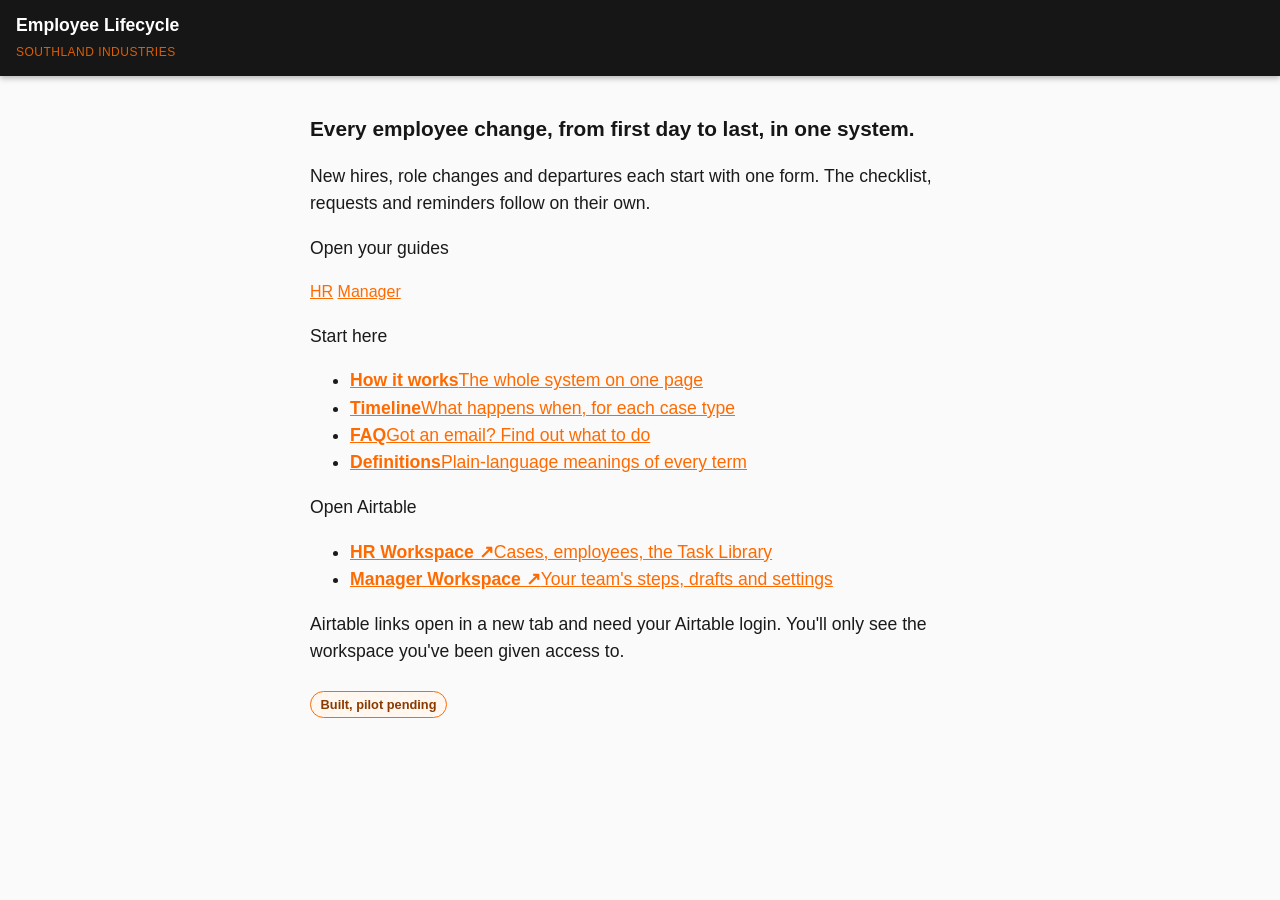
==== index.html @ be9b80ce "Update stylesheet version in index.html" ====
<!DOCTYPE html>
<html lang="en">
<head>
<meta charset="UTF-8">
<meta name="viewport" content="width=device-width, initial-scale=1.0">
<title>Employee Lifecycle Guides</title>
<link rel="stylesheet" href="assets/style.css?v=4">
</head>
<body>
<header class="sticky">
  <div class="top-row">
    <h1>Employee Lifecycle</h1>
  </div>
  <span class="role-tag">Southland Industries</span>
</header>
<main>
  <section class="home-hero">
    <h2>Every employee change, from first day to last, in one system.</h2>
    <p>New hires, role changes and departures each start with one form. The checklist, requests and reminders follow on their own.</p>
  </section>

  <p class="home-label">Open your guides</p>
  <nav class="home-roles" aria-label="Choose your role">
    <a href="hr.html">HR</a>
    <a href="manager.html">Manager</a>
  </nav>

  <p class="home-label">Start here</p>
  <ul class="home-links">
    <li><a href="guide.html?role=hr&amp;file=guides%2Fhow-it-works.md"><strong>How it works</strong><span>The whole system on one page</span></a></li>
    <li><a href="guide.html?role=hr&amp;file=guides%2Ftimeline.md"><strong>Timeline</strong><span>What happens when, for each case type</span></a></li>
    <li><a href="guide.html?role=hr&amp;file=guides%2Ffaq.md"><strong>FAQ</strong><span>Got an email? Find out what to do</span></a></li>
    <li><a href="guide.html?role=hr&amp;file=guides%2Fdefinitions.md"><strong>Definitions</strong><span>Plain-language meanings of every term</span></a></li>
  </ul>

  <p class="home-label">Open Airtable</p>
  <ul class="home-links home-apps">
    <li><a href="https://airtable.com/appe3ibHthgBJFYUs/pagb67uM6Sj2c2F8r" target="_blank" rel="noopener"><strong>HR Workspace ↗</strong><span>Cases, employees, the Task Library</span></a></li>
    <li><a href="https://airtable.com/appe3ibHthgBJFYUs/pagBMobE9qylDhqsc" target="_blank" rel="noopener"><strong>Manager Workspace ↗</strong><span>Your team's steps, drafts and settings</span></a></li>
  </ul>
  <p class="home-note">Airtable links open in a new tab and need your Airtable login. You'll only see the workspace you've been given access to.</p>

  <p style="margin-top:1.5rem"><span class="status-pill">Built, pilot pending</span></p>
</main>
</body>
</html>
---- assets/style.css ----
/* Reflowable, mobile-first styling. Uses rem units so text respects the
   user's iOS text-size setting and zoom, instead of being a fixed size.

   COLOR SCHEME — change these 4 values to re-theme the whole site. */
:root {
  --color-black: #161616;
  --color-grey: #55565a;
  --color-grey-light: #eeeeee;
  --color-orange: #ff6a00;
}

* { box-sizing: border-box; }

body {
  margin: 0;
  font-family: -apple-system, BlinkMacSystemFont, "Segoe UI", Roboto, sans-serif;
  font-size: 1rem;
  line-height: 1.55;
  color: #1a1a1a;
  background: #fafafa;
}

/* ---------- Sticky header ---------- */
header.sticky {
  position: sticky;
  top: 0;
  z-index: 50;
  background: var(--color-black);
  color: #fff;
  padding: 0.75rem 1rem;
  box-shadow: 0 2px 6px rgba(0,0,0,0.3);
}

header.sticky .top-row {
  display: flex;
  align-items: center;
  justify-content: space-between;
}

header.sticky h1 {
  font-size: 1.1rem;
  margin: 0;
}

header.sticky .role-tag {
  font-size: 0.75rem;
  opacity: 0.85;
  text-transform: uppercase;
  letter-spacing: 0.04em;
  color: var(--color-orange);
}

/* Jump-to-section / jump-to-SOP dropdown */
#jump-nav-toggle {
  background: var(--color-orange);
  color: #161616;
  border: none;
  border-radius: 6px;
  padding: 0.4rem 0.7rem;
  font-size: 0.9rem;
  font-weight: 600;
}

#jump-nav-menu {
  display: none;
  background: var(--color-black);
  border-top: 1px solid rgba(255,255,255,0.2);
  padding: 0.5rem 1rem 1rem;
}

#jump-nav-menu.open { display: block; }

#jump-nav-menu a {
  display: block;
  color: #fff;
  text-decoration: none;
  padding: 0.5rem 0;
  border-bottom: 1px solid rgba(255,255,255,0.12);
  font-size: 0.95rem;
}

#jump-nav-menu a:active,
#jump-nav-menu a:hover {
  color: var(--color-orange);
}

.extras-row {
  display: flex;
  gap: 0.5rem;
  flex-wrap: wrap;
  margin-top: 0.5rem;
}

.extras-row a {
  background: var(--color-grey);
  color: #fff;
  text-decoration: none;
  font-size: 0.8rem;
  padding: 0.35rem 0.6rem;
  border-radius: 6px;
}

/* ---------- Page content ---------- */
main {
  max-width: 700px;
  margin: 0 auto;
  padding: 1.25rem 1.25rem 4rem;
}

main img { max-width: 100%; height: auto; }

main h1, main h2, main h3 { color: var(--color-black); }

main a { color: var(--color-orange); }

/* Homepage SOP list */
.sop-card {
  display: block;
  background: #fff;
  border: 1px solid var(--color-grey-light);
  border-radius: 10px;
  padding: 1rem 1.1rem;
  margin-bottom: 0.85rem;
  text-decoration: none;
  color: #1a1a1a;
}

.sop-card.featured {
  border-left: 5px solid var(--color-orange);
}

.sop-card .sop-title {
  font-size: 1.05rem;
  font-weight: 600;
}

.section-label {
  font-size: 0.8rem;
  text-transform: uppercase;
  letter-spacing: 0.05em;
  color: var(--color-grey);
  margin: 1.5rem 0 0.5rem;
}

/* SOP content headings, used as jump-nav anchors */
main h2, main h3 {
  scroll-margin-top: 90px;
}

.back-link {
  display: inline-block;
  margin-bottom: 1rem;
  color: var(--color-orange);
  text-decoration: none;
  font-size: 0.95rem;
  font-weight: 600;
}

.pdf-download {
  display: inline-block;
  margin: 1.5rem 0;
  background: var(--color-grey-light);
  padding: 0.6rem 1rem;
  border-radius: 8px;
  text-decoration: none;
  color: #1a1a1a;
  font-size: 0.9rem;
}
/* ---------- Bubble / chip containers (for pasting raw HTML inside a .md file) ---------- */
.bubble-columns {
  display: flex;
  gap: 1rem;
  overflow-x: auto;
  padding-bottom: 0.5rem;
  margin: 1rem 0;
}

.bubble-column {
  flex: 1 1 220px;
  min-width: 200px;
  border-radius: 14px;
  padding: 0.75rem;
  background: var(--color-grey-light);
}

.bubble-column h4 {
  margin: 0 0 0.75rem;
  text-align: center;
  color: #fff;
  background: var(--color-black);
  border-radius: 8px;
  padding: 0.5rem;
  font-size: 0.95rem;
}

.bubble {
  background: #fff;
  border-left: 4px solid var(--color-orange);
  border-radius: 12px;
  padding: 0.6rem 0.8rem;
  margin-bottom: 0.6rem;
  font-size: 0.9rem;
  box-shadow: 0 1px 3px rgba(0,0,0,0.08);
}

.bubble:last-child { margin-bottom: 0; }

.bubble-subgroup {
  margin-top: 0.75rem;
  border-radius: 10px;
  padding: 0.6rem;
  background: rgba(0,0,0,0.06);
}

.bubble-subgroup h4 {
  font-size: 0.8rem;
  margin: 0 0 0.5rem;
  color: var(--color-black);
  background: none;
  padding: 0;
  text-align: left;
  text-transform: uppercase;
  letter-spacing: 0.04em;
}

/* ---------- Mermaid flowcharts (connected-box diagrams) ---------- */
.mermaid {
  margin: 1.5rem 0;
  overflow-x: auto;
}
/* Body text and headings sized independently */
main p,
main li,
main .bubble,
main .sop-title {
   font-size: 1.1rem; /*16px. Bump to 1.05rem or 1.1rem later if still too small */
}
main h1 { font-size: 1.6rem; }
main h2 { font-size: 1.3rem; }
main h3 { font-size: 1.2rem; }

/* Stack bubble colimns vertically on narrow screens; side-by-side on wider ones */
@media (max-width: 700px) {
   .bubble-columns {
      flex-direction: column;
      overflow-x: visible;
   }
   .bubble-column {
      min-width: 0;
   }
}
/* ---------- Contact groups (category bubble containing individual contact cards) ---------- */
.contact-group {
  background: var(--color-grey-light);
  border-radius: 16px;
  padding: 1rem;
  margin-bottom: 1.25rem;
}

.contact-group h4 {
  margin: 0 0 0.75rem;
  color: #fff;
  background: var(--color-black);
  padding: 0.5rem 0.75rem;
  border-radius: 8px;
  font-size: 1rem;
}

.contact-card {
  background: #fff;
  border-left: 4px solid var(--color-orange);
  border-radius: 12px;
  padding: 0.7rem 0.9rem;
  margin-bottom: 0.6rem;
  box-shadow: 0 1px 3px rgba(0,0,0,0.08);
}

.contact-card:last-child { margin-bottom: 0; }

.contact-name {
  font-weight: 600;
  font-size: 1rem;
  margin-bottom: 0.3rem;
}

.contact-card a {
  display: block;
  color: var(--color-orange);
  text-decoration: none;
  font-size: 0.9rem;
  margin-top: 0.15rem;
}
/* Role/title line sits visually apart from the person's name below it */
.contact-role {
  font-weight: 700;
  text-transform: uppercase;
  font-size: 0.75rem;
  letter-spacing: 0.05em;
  color: var(--color-orange);
  margin-bottom: 0.2rem;
}

.contact-name {
  font-style: italic;
  font-weight: 400;
  font-size: 1rem;
  color: var(--color-black);
  margin-bottom: 0.3rem;
}
/* ---------- Expandable sections (native <details>/<summary>, no JS needed) ---------- */
details.accordion {
  background: var(--color-grey-light);
  border-radius: 16px;
  margin-bottom: 1rem;
  overflow: hidden;
}

details.accordion > summary {
  cursor: pointer;
  list-style: none;
  background: var(--color-black);
  color: #fff;
  padding: 0.75rem 1rem;
  font-weight: 600;
  font-size: 1rem;
  display: flex;
  justify-content: space-between;
  align-items: center;
}

details.accordion > summary::-webkit-details-marker {
  display: none;
}

details.accordion > summary::after {
  content: "+";
  font-size: 1.2rem;
  color: var(--color-orange);
  margin-left: 0.75rem;
}

details.accordion[open] > summary::after {
  content: "\2013";
}

.accordion-body {
  padding: 1rem;
}

/* Subtle inset divider after every 3rd item in a "chunked" list, for scan-ability */
.chunked-list {
  margin: 0;
  padding-left: 1.2rem;
}

.chunked-list li {
  padding: 0.3rem 0;
}

.chunked-list li:nth-child(3n) {
  position: relative;
  padding-bottom: 0.7rem;
  margin-bottom: 0.4rem;
}

.chunked-list li:nth-child(3n)::after {
  content: "";
  display: block;
  height: 1px;
  background: #e2e2e2;
  margin: 0.5rem 10% 0 -1.2rem;
}
.contact-card a {
   color: #1a73e8;
   text-decoration: underline;
}
/* ---------- Chunked-list fixes: only first-layer items get dividers, ---------- */
/* ---------- and spacing above/below the divider is now balanced. ---------- */
.chunked-list > li:nth-child(3n) {
  position: relative;
  padding-bottom: 0.9rem;
  margin-bottom: 0.9rem;
}

.chunked-list > li:nth-child(3n)::after {
  content: "";
  position: absolute;
  left: 8%;
  right: 8%;
  bottom: 0;
  height: 1px;
  background: #e2e2e2;
}

/* Manual spacer — drop <li class="list-spacer"></li> between any two items
   inside a chunked-list (or plain list) to add breathing room by hand,
   since blank lines in the source do nothing once it's raw HTML. */
.chunked-list > li.list-spacer,
li.list-spacer {
  height: 0.75rem;
  padding: 0;
  list-style: none;
}

/* Numbered "grouped bubble" — a whole numbered range inside one card
   (e.g. steps 1–6 of a process grouped under one heading) */
.numbered-group {
  background: #fff;
  border-left: 4px solid var(--color-orange);
  border-radius: 12px;
  padding: 0.85rem 1rem;
  margin-bottom: 1rem;
  box-shadow: 0 1px 3px rgba(0,0,0,0.08);
}

.numbered-group h4 {
  margin: 0 0 0.6rem;
  font-size: 0.95rem;
  color: var(--color-black);
}

.numbered-group ol {
  margin: 0;
  padding-left: 1.3rem;
}

.numbered-group li {
  padding: 0.2rem 0;
}
/* Cancel dividers on nested (second-layer) list items — the original rule
   matched them by accident; this explicitly turns that back off. */
.chunked-list li ul > li:nth-child(3n),
.chunked-list li ol > li:nth-child(3n) {
  position: static;
  padding-bottom: 0.2rem;
  margin-bottom: 0;
}

.chunked-list li ul > li:nth-child(3n)::after,
.chunked-list li ol > li:nth-child(3n)::after {
  content: none;
}

/* More breathing room for double-digit numbers (10, 11, 12...) so they
   don't crowd the bubble's edge, and tighter vertical stacking between groups */
.numbered-group ol {
  padding-left: 1.7rem;
}

.numbered-group {
  margin-bottom: 0.6rem;
}
@media (max-width: 700px) {
   .bubble-column {
      flex: none;
   }
}
/* =========================================================================
   ADDITIONS — paste everything below at the very bottom of style.css.
   Adds: role landing page, screenshots, scrollable tables, footer,
   keyboard focus. Nothing above this line changes.
   ========================================================================= */

/* ---------- Role landing page (index.html) ---------- */
.landing-heading { margin: 0.5rem 0 0.25rem; }
.landing-intro { color: var(--color-grey); margin-top: 0; }

.role-picker {
  display: grid;
  grid-template-columns: 1fr;
  gap: 0.85rem;
  margin-top: 1.25rem;
}
@media (min-width: 560px) {
  .role-picker { grid-template-columns: 1fr 1fr; }
}
.role-card {
  display: block;
  min-height: 44px; /* comfortable tap target */
  background: #fff;
  border: 1px solid var(--color-grey-light);
  border-left: 5px solid var(--color-black);
  border-radius: 10px;
  padding: 1rem 1.1rem;
  text-decoration: none;
  color: #1a1a1a;
}
/* =========================================================================
   INDEX PAGE UPDATE — paste at the very bottom of style.css
   (below the block you added last time). Later rules win, so nothing
   above needs to be deleted.
   ========================================================================= */

/* Bigger text on the landing page */
.landing-heading { font-size: 1.9rem; }
.landing-intro { font-size: 1.2rem; }

/* Southland orange edge on every role card */
.role-card,
.role-card--accent { border-left: 6px solid var(--color-orange); }

.role-card {
  padding: 1.25rem 1.3rem;
  transition: background-color 0.15s ease;
}
.role-card .role-name { font-size: 1.45rem; }
.role-card .role-desc { font-size: 1.05rem; }

/* Desktop / mouse: show only the role name; description appears on hover
   or keyboard focus. Phones and tablets can't hover, so they keep the
   description visible underneath (otherwise it could never be seen). */
@media (hover: hover) and (pointer: fine) {
  .role-card .role-desc {
    max-height: 0;
    opacity: 0;
    overflow: hidden;
    margin-top: 0;
    transition: max-height 0.2s ease, opacity 0.2s ease, margin-top 0.2s ease;
  }
  .role-card:hover .role-desc,
  .role-card:focus-visible .role-desc {
    max-height: 4rem;
    opacity: 1;
    margin-top: 0.35rem;
  }
  .role-card:hover { background: #fff7f0; }
}
@media (prefers-reduced-motion: reduce) {
  .role-card, .role-card .role-desc { transition: none; }
}
/* Phones and tablets: role name only */
@media (hover: none), (pointer: coarse) {
  .role-card .role-desc { display: none; }
}
/* ---------- Update 3: paste at the very bottom of style.css ---------- */

/* Landing page text, one step smaller */
.landing-heading { font-size: 1.6rem; }
.landing-intro { font-size: 1.1rem; }
.role-card .role-name { font-size: 1.25rem; }
.role-card .role-desc { font-size: 1rem; }

/* Extra blank lines in a .md file become extra space */
.md-spacer { height: 1rem; }

/* Breathing room between intro text and the first black section button */
#sop-content p + details.accordion { margin-top: 1.25rem; }

/* Supervisor role switcher: black buttons, like the Best Practices sections */
.role-switcher {
  display: grid;
  grid-template-columns: 1fr;
  gap: 0.6rem;
}
@media (min-width: 560px) {
  .role-switcher { grid-template-columns: 1fr 1fr; }
}
.role-switch {
  display: flex;
  justify-content: space-between;
  align-items: center;
  min-height: 48px;
  background: var(--color-black);
  color: #fff;
  border-radius: 16px;
  padding: 0.75rem 1rem;
  font-weight: 600;
  font-size: 1.05rem;
  text-decoration: none;
  border-right: 6px solid var(--color-orange);
}
.role-switch:hover,
.role-switch:focus-visible { background: var(--color-grey); }
/* Update 4: tables + bubble spacing */
main table { min-width: 0; border: 1px solid #c4c4c4; }
main th, main td {
  text-align: left;
  border: 1px solid #c4c4c4;
  padding: 0.65rem 0.85rem;
  line-height: 1.45;
  word-break: normal;
  overflow-wrap: anywhere;
}
main th { background: var(--color-black); color: #fff; font-weight: 600; }
@media (max-width: 560px) { main th, main td { padding: 0.55rem 0.65rem; } }

.bubble, .numbered-group, .callout, details.accordion { margin-top: 1rem; margin-bottom: 1rem; }
.bubble-column .bubble { margin-top: 0; margin-bottom: 0.75rem; }

/* ---------- Update 5 (Oct 9): stacked role buttons, screenshots, carousel ---------- */

/* Supervisor role switcher: always one column (stacked), desktop included */
.role-switcher { grid-template-columns: 1fr !important; }

/* Screenshots */
figure.shot { margin: 1rem 0; }
figure.shot img {
  display: block;
  width: 100%;
  border: 1px solid #d6d6d6;
  border-radius: 8px;
  background: #fff;
}
figure.shot figcaption {
  font-size: 0.85rem;
  color: var(--color-grey);
  margin-top: 0.4rem;
}

/* Callout box */
.callout {
  background: #fff7f0;
  border-left: 5px solid var(--color-orange);
  border-radius: 8px;
  padding: 0.85rem 1rem;
}

/* Compact screenshot: small thumbnail beside its text, tap for full size */
figure.shot.compact {
  max-width: 190px;
  margin: 1rem auto;
  text-align: center;
}
figure.shot.compact figcaption::before { content: "\1F50D  "; }
@media (min-width: 560px) {
  figure.shot.compact { float: right; margin: 0 0 1rem 1.25rem; max-width: 210px; }
  .clear { clear: both; }
}

/* Photo carousel: swipe on phones, arrows or dots on desktop */
.carousel { position: relative; margin: 1rem 0; }
.carousel-track {
  display: flex;
  overflow-x: auto;
  scroll-snap-type: x mandatory;
  scroll-behavior: smooth;
  -webkit-overflow-scrolling: touch;
  scrollbar-width: none;
  gap: 0.75rem;
}
.carousel-track::-webkit-scrollbar { display: none; }
.carousel-track > figure {
  flex: 0 0 100%;
  scroll-snap-align: center;
  margin: 0;
}
.carousel-controls {
  display: flex;
  align-items: center;
  justify-content: center;
  gap: 0.75rem;
  margin-top: 0.5rem;
}
.carousel-btn {
  background: var(--color-black);
  color: #fff;
  border: 0;
  border-radius: 50%;
  width: 40px;
  height: 40px;
  font-size: 1.2rem;
  cursor: pointer;
}
.carousel-btn:disabled { opacity: 0.3; cursor: default; }
.carousel-dots { display: flex; gap: 0.4rem; }
.carousel-dot {
  width: 10px; height: 10px;
  border-radius: 50%;
  border: 0;
  padding: 0;
  background: #c4c4c4;
  cursor: pointer;
}
.carousel-dot.active { background: var(--color-orange); }
@media (prefers-reduced-motion: reduce) { .carousel-track { scroll-behavior: auto; } }

/* Update 7 (Oct 9): small click-to-enlarge thumbnail for tall screenshots.
   Use <figure class="shot thumb">. Tapping opens the full-size lightbox. */
figure.shot.thumb { max-width: 150px; margin: 0.75rem 0 1rem; }
@media (min-width: 560px) { figure.shot.thumb { max-width: 200px; } }
figure.shot.thumb img { box-shadow: 0 2px 8px rgba(0,0,0,0.12); }
figure.shot.thumb figcaption::before { content: "\1F50D  "; }

/* Onboarding site: placeholder shown until a screenshot is uploaded */
.shot-placeholder {
  display: flex; flex-direction: column; align-items: center; justify-content: center;
  gap: 0.25rem; min-height: 140px; padding: 1rem;
  border: 2px dashed #c4c4c4; border-radius: 8px; background: #fff;
  color: var(--color-grey); text-align: center; font-size: 0.9rem;
}
.shot-placeholder span { font-family: ui-monospace, Menlo, monospace; font-size: 0.8rem; word-break: break-all; }
.status-pill {
  display: inline-block; background: #fff7f0; border: 1px solid var(--color-orange);
  color: #8a3a00; border-radius: 999px; padding: 0.15rem 0.6rem; font-size: 0.8rem; font-weight: 600;
}
.mermaid { background: #fff; border-radius: 8px; padding: 0.75rem; margin: 1rem 0; overflow-x: auto; }

/* Onboarding: tables fit the screen and wrap; scroll only if truly needed */
.table-scroll { overflow-x: auto; -webkit-overflow-scrolling: touch; }
.table-scroll table { width: 100%; table-layout: auto; border-collapse: collapse; }
.table-scroll td, .table-scroll th { min-width: 6.5rem; }
@media (max-width: 560px) {
  .table-scroll td, .table-scroll th { min-width: 0; font-size: 0.92rem; padding: 0.5rem 0.55rem; }
}
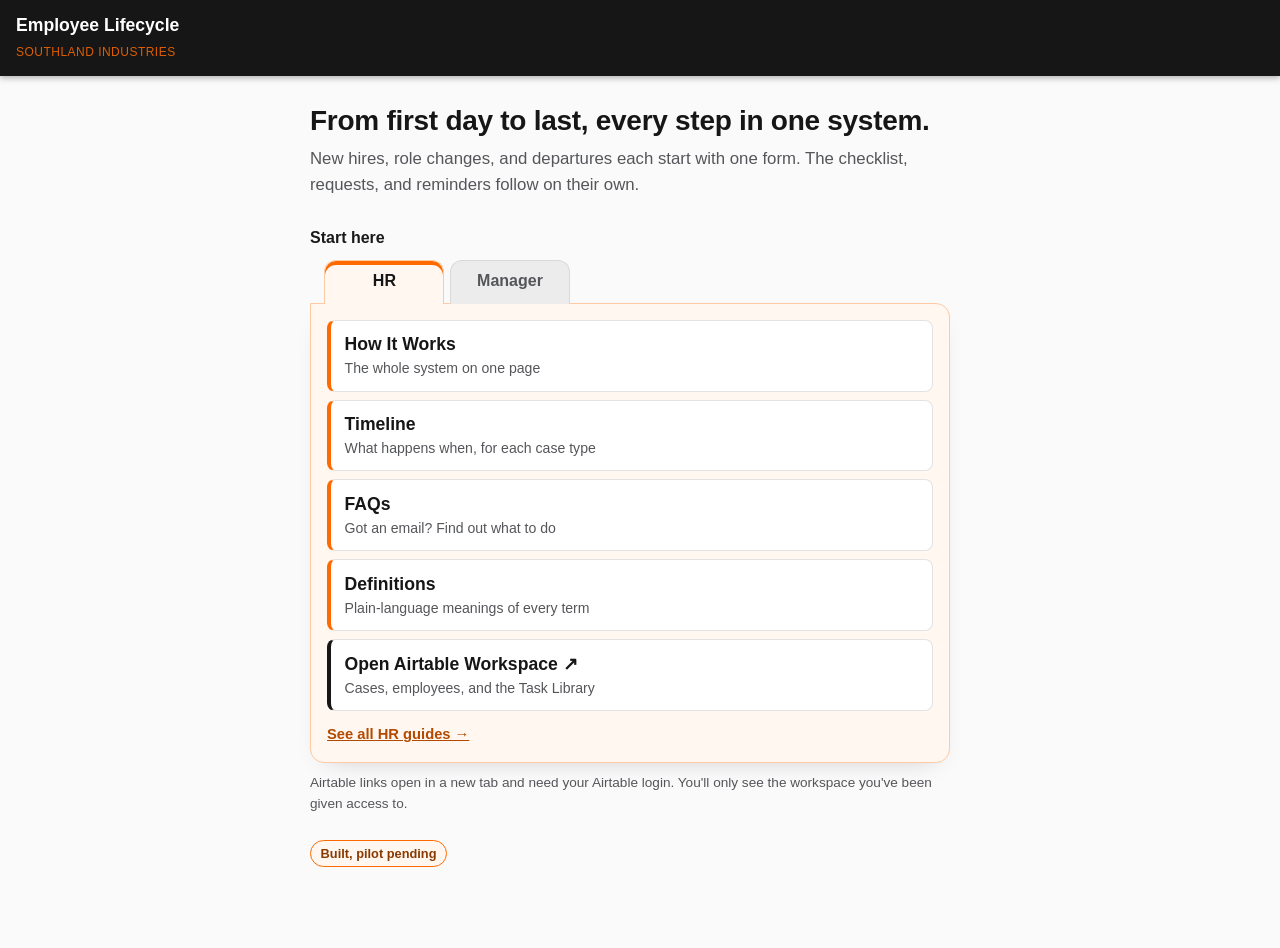
==== commit b18dd470: "Add files via upload" ====
--- a/index.html
+++ b/index.html
@@ -4,7 +4,7 @@
 <meta charset="UTF-8">
 <meta name="viewport" content="width=device-width, initial-scale=1.0">
 <title>Employee Lifecycle Guides</title>
-<link rel="stylesheet" href="assets/style.css?v=4">
+<link rel="stylesheet" href="assets/style.css?v=5">
 </head>
 <body>
 <header class="sticky">
@@ -15,30 +15,78 @@
 </header>
 <main>
   <section class="home-hero">
-    <h2>Every employee change, from first day to last, in one system.</h2>
-    <p>New hires, role changes and departures each start with one form. The checklist, requests and reminders follow on their own.</p>
+    <h2>From first day to last, every step in one system.</h2>
+    <p>New hires, role changes, and departures each start with one form. The checklist, requests, and reminders follow on their own.</p>
   </section>
 
-  <p class="home-label">Open your guides</p>
-  <nav class="home-roles" aria-label="Choose your role">
-    <a href="hr.html">HR</a>
-    <a href="manager.html">Manager</a>
-  </nav>
+  <!-- ===================== GUIDES: binder tabs =====================
+       One tab per role. Each tab's folder holds the same five links, filtered
+       for that role. Without the script, both folders show, one after the
+       other, each with its own heading. -->
+  <p class="home-label">Start here</p>
+  <div class="binder">
+    <div class="binder-tabs" role="tablist" aria-label="Choose your role">
+      <button type="button" class="binder-tab" role="tab" id="tab-hr" aria-controls="panel-hr" aria-selected="true">HR</button>
+      <button type="button" class="binder-tab" role="tab" id="tab-manager" aria-controls="panel-manager" aria-selected="false" tabindex="-1">Manager</button>
+    </div>
+    <section class="folder-panel" id="panel-hr" role="tabpanel" aria-labelledby="tab-hr" tabindex="0">
+      <h3 class="folder-title">HR</h3>
+      <ul class="folder-links">
+        <li><a href="guide.html?role=hr&amp;file=guides%2Fhow-it-works.md"><strong>How It Works</strong><span>The whole system on one page</span></a></li>
+        <li><a href="guide.html?role=hr&amp;file=guides%2Ftimeline.md"><strong>Timeline</strong><span>What happens when, for each case type</span></a></li>
+        <li><a href="guide.html?role=hr&amp;file=guides%2Ffaq.md"><strong>FAQs</strong><span>Got an email? Find out what to do</span></a></li>
+        <li><a href="guide.html?role=hr&amp;file=guides%2Fdefinitions.md"><strong>Definitions</strong><span>Plain-language meanings of every term</span></a></li>
+        <li class="folder-app"><a href="https://airtable.com/appe3ibHthgBJFYUs/pagb67uM6Sj2c2F8r" target="_blank" rel="noopener"><strong>Open Airtable Workspace ↗</strong><span>Cases, employees, and the Task Library</span></a></li>
+      </ul>
+      <p class="folder-more"><a href="hr.html">See all HR guides &rarr;</a></p>
+    </section>
+    <section class="folder-panel" id="panel-manager" role="tabpanel" aria-labelledby="tab-manager" tabindex="0">
+      <h3 class="folder-title">Manager</h3>
+      <ul class="folder-links">
+        <li><a href="guide.html?role=manager&amp;file=guides%2Fhow-it-works.md"><strong>How It Works</strong><span>The whole system on one page</span></a></li>
+        <li><a href="guide.html?role=manager&amp;file=guides%2Ftimeline.md"><strong>Timeline</strong><span>What happens when, for each case type</span></a></li>
+        <li><a href="guide.html?role=manager&amp;file=guides%2Ffaq.md"><strong>FAQs</strong><span>Got an email? Find out what to do</span></a></li>
+        <li><a href="guide.html?role=manager&amp;file=guides%2Fdefinitions.md"><strong>Definitions</strong><span>Plain-language meanings of every term</span></a></li>
+        <li class="folder-app"><a href="https://airtable.com/appe3ibHthgBJFYUs/pagBMobE9qylDhqsc" target="_blank" rel="noopener"><strong>Open Airtable Workspace ↗</strong><span>Your team's steps, drafts, and settings</span></a></li>
+      </ul>
+      <p class="folder-more"><a href="manager.html">See all Manager guides &rarr;</a></p>
+    </section>
+  </div>
+  <p class="home-note">Airtable links open in a new tab and need your Airtable login. You'll only see the workspace you've been given access to.</p>
 
-  <p class="home-label">Start here</p>
-  <ul class="home-links">
-    <li><a href="guide.html?role=hr&amp;file=guides%2Fhow-it-works.md"><strong>How it works</strong><span>The whole system on one page</span></a></li>
-    <li><a href="guide.html?role=hr&amp;file=guides%2Ftimeline.md"><strong>Timeline</strong><span>What happens when, for each case type</span></a></li>
-    <li><a href="guide.html?role=hr&amp;file=guides%2Ffaq.md"><strong>FAQ</strong><span>Got an email? Find out what to do</span></a></li>
-    <li><a href="guide.html?role=hr&amp;file=guides%2Fdefinitions.md"><strong>Definitions</strong><span>Plain-language meanings of every term</span></a></li>
-  </ul>
-
-  <p class="home-label">Open Airtable</p>
-  <ul class="home-links home-apps">
-    <li><a href="https://airtable.com/appe3ibHthgBJFYUs/pagb67uM6Sj2c2F8r" target="_blank" rel="noopener"><strong>HR Workspace ↗</strong><span>Cases, employees, the Task Library</span></a></li>
-    <li><a href="https://airtable.com/appe3ibHthgBJFYUs/pagBMobE9qylDhqsc" target="_blank" rel="noopener"><strong>Manager Workspace ↗</strong><span>Your team's steps, drafts and settings</span></a></li>
-  </ul>
-  <p class="home-note">Airtable links open in a new tab and need your Airtable login. You'll only see the workspace you've been given access to.</p>
+  <script>
+  /* Binder tabs: click, or use the arrow keys, Home, and End. The chosen tab
+     is kept in the address (#manager) so a link can open straight to it. */
+  (function () {
+    var tabs = Array.prototype.slice.call(document.querySelectorAll(".binder-tab"));
+    var panels = tabs.map(function (t) { return document.getElementById(t.getAttribute("aria-controls")); });
+    if (!tabs.length) return;
+    document.documentElement.classList.add("tabs-ready");
+    function pick(i, focus) {
+      tabs.forEach(function (t, k) {
+        var on = k === i;
+        t.setAttribute("aria-selected", on ? "true" : "false");
+        t.tabIndex = on ? 0 : -1;
+        panels[k].hidden = !on;
+      });
+      if (focus) tabs[i].focus();
+      if (history.replaceState) history.replaceState(null, "", i === 0 ? location.pathname : "#" + tabs[i].id.replace("tab-", ""));
+    }
+    tabs.forEach(function (t, i) {
+      t.addEventListener("click", function () { pick(i, false); });
+      t.addEventListener("keydown", function (e) {
+        var n = tabs.length, j = null;
+        if (e.key === "ArrowRight") j = (i + 1) % n;
+        else if (e.key === "ArrowLeft") j = (i - 1 + n) % n;
+        else if (e.key === "Home") j = 0;
+        else if (e.key === "End") j = n - 1;
+        if (j !== null) { e.preventDefault(); pick(j, true); }
+      });
+    });
+    var start = location.hash === "#manager" ? 1 : 0;
+    pick(start, false);
+  })();
+  </script>
 
   <p style="margin-top:1.5rem"><span class="status-pill">Built, pilot pending</span></p>
 </main>
--- a/assets/style.css
+++ b/assets/style.css
@@ -702,3 +702,160 @@
 @media (max-width: 560px) {
   .table-scroll td, .table-scroll th { min-width: 0; font-size: 0.92rem; padding: 0.5rem 0.55rem; }
 }
+
+/* ---------- Timeline page (guides/timeline.md) ---------- */
+.tl { --rail: #d9d9d9; --sys: #ff6a00; --hr: #1f7a6d; --mgr: #2f5fb3; --emp: #7a4fb5; --team: #55565a; margin: 1.25rem 0 2rem; }
+.tl > input[type="radio"] { position: absolute; opacity: 0; pointer-events: none; }
+.tl-switch { display: inline-flex; background: #fff; border: 1px solid #d6d6d6; border-radius: 999px; padding: 4px; gap: 2px; flex-wrap: wrap; }
+.tl-switch label { padding: 0.45rem 1rem; border-radius: 999px; cursor: pointer; font-weight: 600; color: var(--color-grey); font-size: 0.95rem; }
+.tl-switch label:hover { color: var(--color-black); }
+#tl-on:checked ~ .tl-switch label[for="tl-on"],
+#tl-rc:checked ~ .tl-switch label[for="tl-rc"],
+#tl-off:checked ~ .tl-switch label[for="tl-off"] { background: var(--color-black); color: #fff; }
+#tl-on:focus-visible ~ .tl-switch label[for="tl-on"],
+#tl-rc:focus-visible ~ .tl-switch label[for="tl-rc"],
+#tl-off:focus-visible ~ .tl-switch label[for="tl-off"] { outline: 2px solid var(--color-orange); outline-offset: 2px; }
+.tl-legend { display: flex; flex-wrap: wrap; gap: 0.4rem 0.9rem; margin: 0.9rem 0 0.25rem; }
+.tl-panel { display: none; }
+#tl-on:checked ~ .tl-panel-on, #tl-rc:checked ~ .tl-panel-rc, #tl-off:checked ~ .tl-panel-off { display: block; }
+.tl-key { color: var(--color-grey); margin: 0.75rem 0 1.25rem; }
+
+/* who chips: a colored dot and the name */
+.who { display: inline-flex; align-items: center; gap: 0.35rem; font-size: 0.82rem; font-weight: 600; color: var(--color-black); white-space: nowrap; margin-right: 0.35rem; }
+.who::before { content: ""; width: 0.6rem; height: 0.6rem; border-radius: 50%; background: currentColor; flex: none; }
+.who-sys::before { background: var(--sys); } .who-hr::before { background: var(--hr); }
+.who-mgr::before { background: var(--mgr); } .who-emp::before { background: var(--emp); }
+.who-team::before { background: var(--team); }
+
+/* the track */
+.tl-track { list-style: none; margin: 0; padding: 0; position: relative; }
+.tl-stop { position: relative; display: grid; grid-template-columns: 1fr; padding: 0 0 1.6rem 1.9rem; }
+.tl-stop::before { content: ""; position: absolute; left: 0.45rem; top: 0.4rem; bottom: -0.4rem; width: 2px; background: var(--rail); }
+.tl-end::before { display: none; }
+.tl-stop::after { content: ""; position: absolute; left: 0.1rem; top: 0.3rem; width: 0.75rem; height: 0.75rem; border-radius: 50%; background: #fff; border: 2px solid var(--color-grey); box-sizing: border-box; }
+.tl-key-stop::after { background: var(--color-orange); border-color: var(--color-orange); width: 1.05rem; height: 1.05rem; left: -0.05rem; top: 0.15rem; box-shadow: 0 0 0 4px #ffe5d2; }
+.tl-gate::after { border-radius: 2px; transform: rotate(45deg); background: var(--color-black); border-color: var(--color-black); }
+.tl-end::after { background: var(--color-black); border-color: var(--color-black); }
+.tl-when { margin-bottom: 0.4rem; }
+.tl-day { display: block; font-weight: 800; font-size: 1.2rem; line-height: 1.2; letter-spacing: -0.01em; font-variant-numeric: tabular-nums; }
+.tl-key-stop .tl-day { color: #c24f00; }
+.tl-sub { display: block; font-size: 0.82rem; color: var(--color-grey); }
+.tl-body { background: #fff; border: 1px solid #e3e3e3; border-radius: 10px; padding: 0.85rem 1rem 0.4rem; }
+.tl-key-stop .tl-body { border-color: #ffc9a3; }
+.tl-gate .tl-body { border-color: var(--color-black); }
+.tl-body h3 { margin: 0 0 0.5rem; font-size: 1.05rem; }
+.tl-body p { margin: 0 0 0.6rem; }
+.tl-body p .who { margin-right: 0.25rem; }
+
+@media (min-width: 720px) {
+  .tl-stop { grid-template-columns: 11rem 1fr; column-gap: 1.25rem; padding-left: 2.2rem; }
+  .tl-when { margin: 0; padding-top: 0.05rem; }
+}
+
+.tl-always { margin-top: 0.5rem; background: #f3f3f3; border-radius: 10px; padding: 0.9rem 1.1rem 0.4rem; }
+.tl-always h3 { margin: 0 0 0.4rem; font-size: 1rem; }
+.tl-always ul { margin: 0 0 0.5rem; padding-left: 1.1rem; }
+.tl-always li { margin-bottom: 0.35rem; }
+
+/* ---------- Definitions page ---------- */
+.glossary-jump { display: flex; flex-wrap: wrap; gap: 0.3rem; margin: 0.75rem 0 1.25rem; }
+.glossary-jump a { display: inline-block; min-width: 2rem; text-align: center; padding: 0.3rem 0.45rem; border: 1px solid #d6d6d6; border-radius: 6px; background: #fff; color: var(--color-black); text-decoration: none; font-weight: 600; }
+.glossary-jump a:hover { border-color: var(--color-orange); }
+dl.glossary { margin: 0; }
+dl.glossary .g-letter { font-size: 1.4rem; font-weight: 800; color: var(--color-orange); margin: 1.5rem 0 0.25rem; border-bottom: 2px solid #eee; padding-bottom: 0.2rem; }
+dl.glossary dt { font-weight: 700; margin-top: 0.9rem; scroll-margin-top: 7rem; }
+dl.glossary dt .g-also { font-weight: 400; color: var(--color-grey); font-size: 0.9rem; }
+dl.glossary dd { margin: 0.2rem 0 0; color: #2a2a2a; }
+dl.glossary dt:target { background: #fff3e8; border-radius: 4px; }
+
+/* ---------- Header: outside links ---------- */
+.extras-row a.extra-external { background: var(--color-orange); color: #161616; font-weight: 600; }
+
+/* ---------- Landing page (compact) ---------- */
+.home-hero { margin: 0.5rem 0 1.5rem; max-width: 40rem; }
+.home-hero h2 { font-size: 1.75rem; line-height: 1.2; margin: 0 0 0.5rem; letter-spacing: -0.01em; }
+.home-hero p { color: var(--color-grey); margin: 0; font-size: 1.05rem; }
+.home-roles { display: flex; flex-wrap: wrap; gap: 0.6rem; margin: 0.25rem 0 0.5rem; }
+.home-roles a { display: inline-flex; align-items: center; gap: 0.5rem; padding: 0.6rem 1.1rem; border-radius: 8px; background: var(--color-black); color: #fff; text-decoration: none; font-weight: 700; font-size: 1rem; }
+.home-roles a:hover, .home-roles a:focus-visible { background: #333; }
+.home-roles a:focus-visible { outline: 2px solid var(--color-orange); outline-offset: 2px; }
+.home-label { font-weight: 700; margin: 1.75rem 0 0.5rem; font-size: 1rem; }
+.home-links { list-style: none; padding: 0; margin: 0; display: grid; gap: 0.5rem; max-width: 40rem; }
+@media (min-width: 640px) { .home-links { grid-template-columns: 1fr 1fr; } }
+.home-links a { display: block; background: #fff; border: 1px solid #e3e3e3; border-left: 4px solid var(--color-orange); border-radius: 8px; padding: 0.65rem 0.85rem; text-decoration: none; color: var(--color-black); }
+.home-links a:hover, .home-links a:focus-visible { border-color: var(--color-orange); }
+.home-links strong { display: block; }
+.home-links span { display: block; font-size: 0.88rem; color: var(--color-grey); }
+.home-apps a { border-left-color: var(--color-black); }
+.home-note { font-size: 0.85rem; color: var(--color-grey); margin-top: 0.6rem; max-width: 40rem; }
+@media (max-width: 560px) {
+  .tl-switch { display: grid; grid-template-columns: repeat(3, 1fr); width: 100%; border-radius: 12px; }
+  .tl-switch label { text-align: center; padding: 0.5rem 0.25rem; font-size: 0.88rem; border-radius: 9px; }
+}
+
+/* ---------- Home: binder tabs ----------
+   Tabs sit along the top like binder dividers; the selected tab joins the
+   folder below it. The links inside stay separate bubbles, stacked. */
+.binder { max-width: 40rem; margin-top: 0.25rem; }
+.binder-tabs { display: none; }
+.tabs-ready .binder-tabs { display: flex; gap: 0.35rem; padding-left: 0.9rem; position: relative; z-index: 1; }
+.binder-tab {
+  position: relative;
+  min-width: 7.5rem;
+  min-height: 44px;
+  padding: 0.55rem 1.2rem 0.6rem;
+  border: 1px solid #d9d9d9;
+  border-bottom: 0;
+  border-radius: 12px 12px 0 0;
+  background: #ececec;
+  color: var(--color-grey);
+  font: inherit;
+  font-weight: 700;
+  font-size: 1rem;
+  cursor: pointer;
+  top: 1px;
+  transition: background-color 0.15s ease, color 0.15s ease;
+}
+.binder-tab:hover { background: #f4f4f4; color: var(--color-black); }
+.binder-tab[aria-selected="true"] {
+  background: var(--color-orange-tint, #fff7f0);
+  color: var(--color-black);
+  border-color: #ffc9a3;
+  box-shadow: inset 0 4px 0 var(--color-orange);
+}
+.binder-tab:focus-visible { outline: 2px solid var(--color-orange); outline-offset: 2px; }
+.folder-panel {
+  background: var(--color-orange-tint, #fff7f0);
+  border: 1px solid #ffc9a3;
+  border-radius: 14px;
+  padding: 1rem;
+  margin-bottom: 1rem;
+  box-shadow: 0 10px 24px -16px rgba(0,0,0,0.25);
+}
+.tabs-ready .folder-panel { border-top-left-radius: 0; margin-bottom: 0; }
+.folder-panel:focus-visible { outline: 2px solid var(--color-orange); outline-offset: 2px; }
+.folder-title { margin: 0 0 0.6rem; font-size: 1.05rem; }
+.tabs-ready .folder-title { position: absolute; width: 1px; height: 1px; overflow: hidden; clip: rect(0 0 0 0); white-space: nowrap; }
+.folder-links { list-style: none; margin: 0; padding: 0; display: grid; gap: 0.5rem; }
+.folder-links a {
+  display: block;
+  background: #fff;
+  border: 1px solid #e3e3e3;
+  border-left: 4px solid var(--color-orange);
+  border-radius: 8px;
+  padding: 0.65rem 0.85rem;
+  text-decoration: none;
+  color: var(--color-black);
+  transition: border-color 0.15s ease, transform 0.15s ease;
+}
+.folder-links a:hover, .folder-links a:focus-visible { border-color: var(--color-orange); }
+.folder-links strong { display: block; }
+.folder-links span { display: block; font-size: 0.88rem; color: var(--color-grey); }
+.folder-links .folder-app a { border-left-color: var(--color-black); }
+.folder-more { margin: 0.75rem 0 0; font-size: 0.92rem; }
+.folder-more a { color: #b34a00; font-weight: 700; }
+@media (max-width: 420px) {
+  .tabs-ready .binder-tabs { padding-left: 0.5rem; }
+  .binder-tab { min-width: 0; flex: 1; }
+}
+@media (prefers-reduced-motion: reduce) { .binder-tab, .folder-links a { transition: none; } }
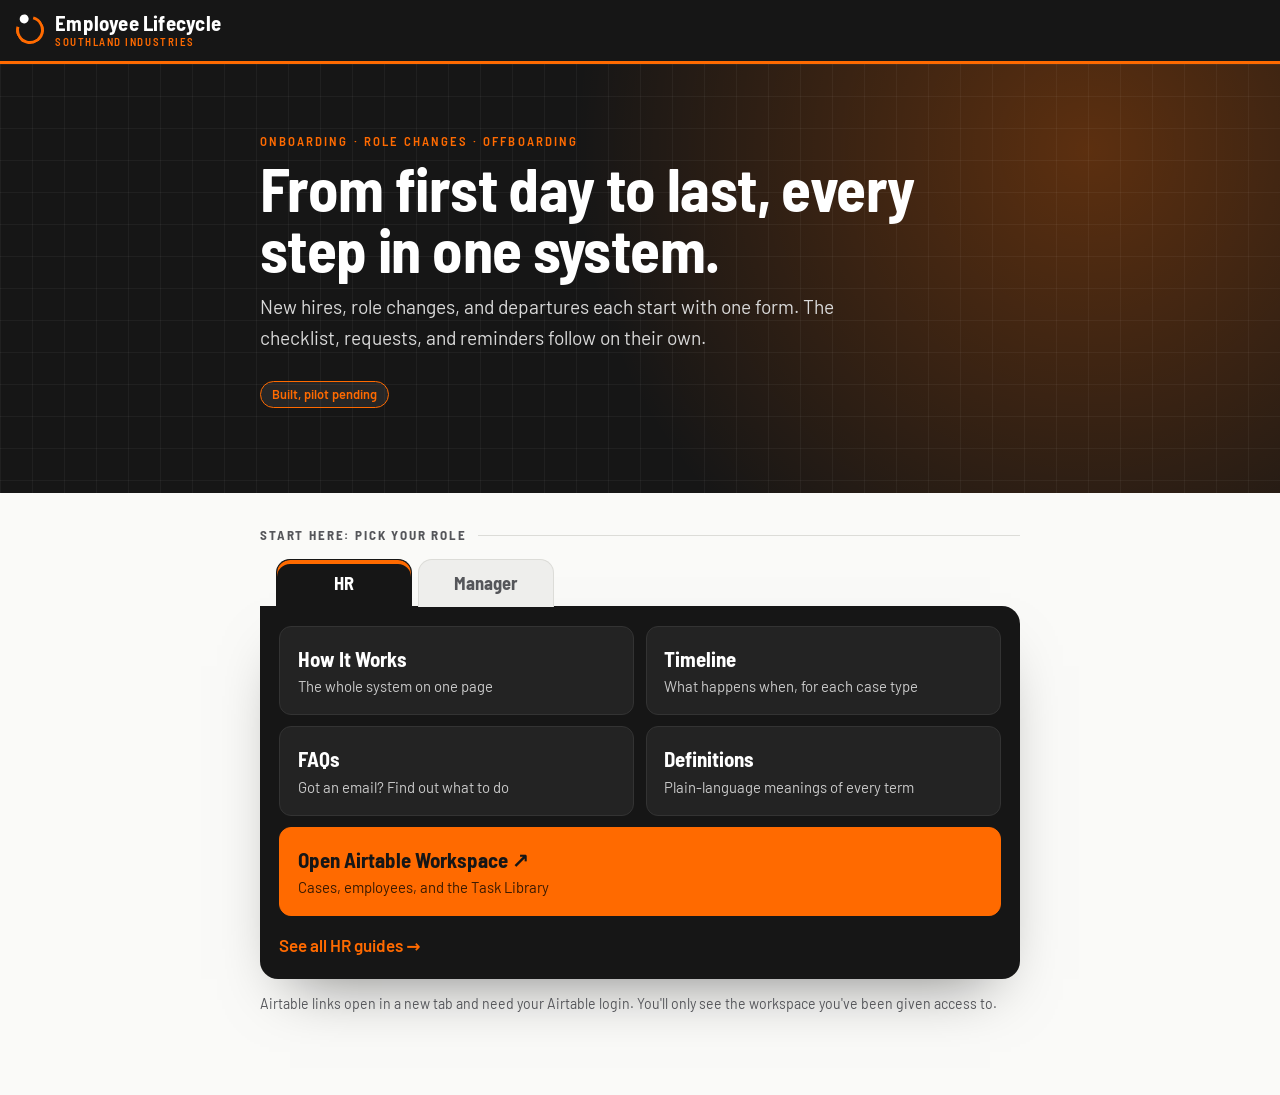
==== commit ec244c81: "Add files via upload" ====
--- a/index.html
+++ b/index.html
@@ -4,26 +4,27 @@
 <meta charset="UTF-8">
 <meta name="viewport" content="width=device-width, initial-scale=1.0">
 <title>Employee Lifecycle Guides</title>
-<link rel="stylesheet" href="assets/style.css?v=5">
+<meta name="description" content="Southland employee lifecycle guides: onboarding, role changes, and offboarding.">
+<link rel="preconnect" href="https://fonts.googleapis.com">
+<link rel="preconnect" href="https://fonts.gstatic.com" crossorigin>
+<link href="https://fonts.googleapis.com/css2?family=Barlow:ital,wght@0,400;0,500;0,600;1,400&family=Barlow+Semi+Condensed:wght@500;600;700&display=swap" rel="stylesheet">
+<link rel="stylesheet" href="assets/style.css?v=20">
 </head>
-<body>
-<header class="sticky">
-  <div class="top-row">
-    <h1>Employee Lifecycle</h1>
-  </div>
-  <span class="role-tag">Southland Industries</span>
+<body class="landing">
+<header class="topbar">
+  <a class="brand" href="index.html"><span class="brand-mark" aria-hidden="true"></span><span class="brand-text">Employee Lifecycle<small>Southland Industries</small></span></a>
 </header>
 <main>
-  <section class="home-hero">
-    <h2>From first day to last, every step in one system.</h2>
-    <p>New hires, role changes, and departures each start with one form. The checklist, requests, and reminders follow on their own.</p>
+  <section class="hero">
+    <div class="hero-inner">
+      <p class="hero-kicker">Onboarding · Role changes · Offboarding</p>
+      <h1>From first day to last, every step in one system.</h1>
+      <p class="hero-sub">New hires, role changes, and departures each start with one form. The checklist, requests, and reminders follow on their own.</p>
+      <p><span class="status-pill">Built, pilot pending</span></p>
+    </div>
   </section>
 
-  <!-- ===================== GUIDES: binder tabs =====================
-       One tab per role. Each tab's folder holds the same five links, filtered
-       for that role. Without the script, both folders show, one after the
-       other, each with its own heading. -->
-  <p class="home-label">Start here</p>
+  <h2 class="home-label binder-label">Start here: pick your role</h2>
   <div class="binder">
     <div class="binder-tabs" role="tablist" aria-label="Choose your role">
       <button type="button" class="binder-tab" role="tab" id="tab-hr" aria-controls="panel-hr" aria-selected="true">HR</button>
@@ -52,7 +53,7 @@
       <p class="folder-more"><a href="manager.html">See all Manager guides &rarr;</a></p>
     </section>
   </div>
-  <p class="home-note">Airtable links open in a new tab and need your Airtable login. You'll only see the workspace you've been given access to.</p>
+    <p class="home-note">Airtable links open in a new tab and need your Airtable login. You'll only see the workspace you've been given access to.</p>
 
   <script>
   /* Binder tabs: click, or use the arrow keys, Home, and End. The chosen tab
@@ -87,8 +88,6 @@
     pick(start, false);
   })();
   </script>
-
-  <p style="margin-top:1.5rem"><span class="status-pill">Built, pilot pending</span></p>
 </main>
 </body>
 </html>
--- a/assets/style.css
+++ b/assets/style.css
@@ -1,861 +1,784 @@
-/* Reflowable, mobile-first styling. Uses rem units so text respects the
-   user's iOS text-size setting and zoom, instead of being a fixed size.
-
-   COLOR SCHEME — change these 4 values to re-theme the whole site. */
+/* =========================================================================
+   EMPLOYEE LIFECYCLE GUIDES: the style guide in code form.
+   Writers never touch this file. Plain Markdown is styled automatically.
+
+   To re-theme the whole site, change the colors below.
+   ========================================================================= */
 :root {
-  --color-black: #161616;
-  --color-grey: #55565a;
-  --color-grey-light: #eeeeee;
-  --color-orange: #ff6a00;
+  --ink: #161616;          /* Southland black */
+  --steel: #55565a;        /* Southland grey */
+  --mist: #eeeeec;
+  --line: #dcdcd8;
+  --paper: #fafaf8;
+  --card: #ffffff;
+  --orange: #ff6a00;       /* Southland orange: accents */
+  --orange-ink: #b84a00;   /* readable orange for text and links */
+  --orange-wash: #fff3ea;
+  --green: #1f7a3d;
+  --green-wash: #eaf6ee;
+  --red: #b42318;
+  --red-wash: #fdecea;
+  --blue: #1f5fa8;
+  --blue-wash: #eaf2fb;
+
+  --font: "Barlow", system-ui, -apple-system, "Segoe UI", Roboto, sans-serif;
+  --font-head: "Barlow Semi Condensed", "Barlow", system-ui, sans-serif;
+  --radius: 12px;
+  --top: 64px;
+  --side: 272px;
+  --ease: cubic-bezier(.2, .7, .2, 1);
 }
 
 * { box-sizing: border-box; }
-
+html { scroll-padding-top: calc(var(--top) + 20px); }
 body {
   margin: 0;
-  font-family: -apple-system, BlinkMacSystemFont, "Segoe UI", Roboto, sans-serif;
-  font-size: 1rem;
-  line-height: 1.55;
-  color: #1a1a1a;
-  background: #fafafa;
-}
-
-/* ---------- Sticky header ---------- */
-header.sticky {
-  position: sticky;
-  top: 0;
-  z-index: 50;
-  background: var(--color-black);
-  color: #fff;
-  padding: 0.75rem 1rem;
-  box-shadow: 0 2px 6px rgba(0,0,0,0.3);
-}
-
-header.sticky .top-row {
-  display: flex;
-  align-items: center;
-  justify-content: space-between;
-}
-
-header.sticky h1 {
-  font-size: 1.1rem;
-  margin: 0;
-}
-
-header.sticky .role-tag {
-  font-size: 0.75rem;
-  opacity: 0.85;
-  text-transform: uppercase;
-  letter-spacing: 0.04em;
-  color: var(--color-orange);
-}
-
-/* Jump-to-section / jump-to-SOP dropdown */
-#jump-nav-toggle {
-  background: var(--color-orange);
-  color: #161616;
-  border: none;
-  border-radius: 6px;
-  padding: 0.4rem 0.7rem;
-  font-size: 0.9rem;
-  font-weight: 600;
-}
-
-#jump-nav-menu {
-  display: none;
-  background: var(--color-black);
-  border-top: 1px solid rgba(255,255,255,0.2);
-  padding: 0.5rem 1rem 1rem;
-}
-
-#jump-nav-menu.open { display: block; }
-
-#jump-nav-menu a {
-  display: block;
-  color: #fff;
-  text-decoration: none;
-  padding: 0.5rem 0;
-  border-bottom: 1px solid rgba(255,255,255,0.12);
-  font-size: 0.95rem;
-}
-
-#jump-nav-menu a:active,
-#jump-nav-menu a:hover {
-  color: var(--color-orange);
-}
-
-.extras-row {
-  display: flex;
-  gap: 0.5rem;
-  flex-wrap: wrap;
-  margin-top: 0.5rem;
-}
-
-.extras-row a {
-  background: var(--color-grey);
-  color: #fff;
-  text-decoration: none;
-  font-size: 0.8rem;
-  padding: 0.35rem 0.6rem;
-  border-radius: 6px;
-}
-
-/* ---------- Page content ---------- */
-main {
-  max-width: 700px;
-  margin: 0 auto;
-  padding: 1.25rem 1.25rem 4rem;
-}
-
-main img { max-width: 100%; height: auto; }
-
-main h1, main h2, main h3 { color: var(--color-black); }
-
-main a { color: var(--color-orange); }
-
-/* Homepage SOP list */
-.sop-card {
-  display: block;
-  background: #fff;
-  border: 1px solid var(--color-grey-light);
-  border-radius: 10px;
-  padding: 1rem 1.1rem;
-  margin-bottom: 0.85rem;
-  text-decoration: none;
-  color: #1a1a1a;
-}
-
-.sop-card.featured {
-  border-left: 5px solid var(--color-orange);
-}
-
-.sop-card .sop-title {
-  font-size: 1.05rem;
-  font-weight: 600;
-}
-
-.section-label {
-  font-size: 0.8rem;
-  text-transform: uppercase;
-  letter-spacing: 0.05em;
-  color: var(--color-grey);
-  margin: 1.5rem 0 0.5rem;
-}
-
-/* SOP content headings, used as jump-nav anchors */
-main h2, main h3 {
-  scroll-margin-top: 90px;
-}
-
-.back-link {
-  display: inline-block;
-  margin-bottom: 1rem;
-  color: var(--color-orange);
-  text-decoration: none;
-  font-size: 0.95rem;
-  font-weight: 600;
-}
-
-.pdf-download {
-  display: inline-block;
-  margin: 1.5rem 0;
-  background: var(--color-grey-light);
-  padding: 0.6rem 1rem;
+  font-family: var(--font);
+  font-size: 1.0625rem;
+  line-height: 1.6;
+  color: var(--ink);
+  background: var(--paper);
+  -webkit-font-smoothing: antialiased;
+}
+a { color: var(--orange-ink); text-underline-offset: 2px; }
+a:hover { color: var(--ink); }
+:focus-visible { outline: 3px solid var(--orange); outline-offset: 2px; border-radius: 4px; }
+img { max-width: 100%; height: auto; }
+kbd { font-family: var(--font); font-size: 0.75rem; border: 1px solid currentColor; border-radius: 4px; padding: 0 0.35rem; opacity: 0.7; }
+.skip-link { position: absolute; left: -999px; top: 8px; background: var(--orange); color: var(--ink); padding: 0.5rem 1rem; z-index: 100; }
+.skip-link:focus { left: 8px; }
+.loading { color: var(--steel); }
+
+/* ---------- top bar ---------- */
+.topbar {
+  position: sticky; top: 0; z-index: 60;
+  height: var(--top);
+  display: flex; align-items: center; gap: 1rem;
+  padding: 0 1rem;
+  background: var(--ink); color: #fff;
+  border-bottom: 3px solid var(--orange);
+}
+.brand { display: flex; align-items: center; gap: 0.7rem; color: #fff; text-decoration: none; flex-shrink: 0; }
+.brand:hover { color: #fff; }
+/* A ring with a dot travelling round it: the lifecycle. */
+.brand-mark { position: relative; width: 28px; height: 28px; border-radius: 50%; border: 3px solid var(--orange); border-top-color: transparent; transform: rotate(-30deg); transition: transform .5s var(--ease); }
+.brand-mark::after { content: ""; position: absolute; left: 50%; top: -6px; width: 9px; height: 9px; margin-left: -4.5px; background: #fff; border-radius: 50%; box-shadow: 0 0 0 3px var(--ink); }
+.brand:hover .brand-mark { transform: rotate(330deg); }
+.brand-text { font-family: var(--font-head); font-weight: 700; font-size: 1.3rem; letter-spacing: 0.01em; line-height: 1; }
+.brand-text small { display: block; font-size: 0.68rem; font-weight: 600; letter-spacing: 0.14em; text-transform: uppercase; color: var(--orange); margin-top: 3px; }
+.menu-btn { display: none; background: none; border: 0; padding: 10px 6px; cursor: pointer; }
+.menu-btn span { display: block; width: 22px; height: 2px; background: #fff; margin: 5px 0; border-radius: 2px; transition: transform .2s, opacity .2s; }
+body.menu-open .menu-btn span:nth-child(1) { transform: translateY(7px) rotate(45deg); }
+body.menu-open .menu-btn span:nth-child(2) { opacity: 0; }
+body.menu-open .menu-btn span:nth-child(3) { transform: translateY(-7px) rotate(-45deg); }
+
+.search { position: relative; margin-left: auto; width: min(420px, 100%); }
+.search input {
+  width: 100%; height: 40px;
+  border-radius: 999px; border: 1px solid #3a3a3a;
+  background: #262626; color: #fff;
+  padding: 0 2.6rem 0 1rem;
+  font: inherit; font-size: 0.98rem;
+  transition: border-color .15s, background .15s;
+}
+.search input::placeholder { color: #a9a9a9; }
+.search input:focus { outline: none; border-color: var(--orange); background: #2e2e2e; }
+.search-key { position: absolute; right: 14px; top: 10px; color: #bbb; }
+.search-results {
+  position: absolute; top: 48px; right: 0; width: min(540px, 92vw);
+  background: var(--card); color: var(--ink);
+  border-radius: var(--radius);
+  box-shadow: 0 18px 50px rgba(0,0,0,0.28);
+  max-height: 70vh; overflow: auto; padding: 0.4rem;
+  animation: drop .16s var(--ease);
+}
+@keyframes drop { from { opacity: 0; transform: translateY(-6px); } }
+.sr { display: block; padding: 0.7rem 0.85rem; border-radius: 8px; text-decoration: none; color: var(--ink); }
+.sr:hover, .sr:focus { background: var(--orange-wash); color: var(--ink); }
+.sr-sec { display: block; font-family: var(--font-head); font-size: 0.72rem; font-weight: 600; letter-spacing: 0.1em; text-transform: uppercase; color: var(--orange-ink); }
+.sr-title { display: block; font-weight: 600; font-size: 1.02rem; }
+.sr-snip { display: block; font-size: 0.9rem; color: var(--steel); margin-top: 2px; }
+.sr mark { background: #ffe1c7; color: inherit; border-radius: 2px; }
+.sr-empty { padding: 1rem; color: var(--steel); }
+
+/* ---------- layout ---------- */
+.layout { display: grid; grid-template-columns: var(--side) minmax(0, 1fr) 230px; align-items: start; }
+body.no-toc .layout { grid-template-columns: var(--side) minmax(0, 1fr); }
+body.no-toc .toc { display: none; }
+main { min-width: 0; padding: 2rem clamp(1rem, 4vw, 3rem) 5rem; }
+main:focus, main:focus-visible { outline: none; }
+
+/* ---------- left menu ---------- */
+.sidebar {
+  position: sticky; top: var(--top);
+  height: calc(100vh - var(--top));
+  overflow-y: auto;
+  padding: 1rem 0.75rem 2rem;
+  background: var(--card);
+  border-right: 1px solid var(--line);
+  font-size: 0.96rem;
+}
+.side-home, .side-link {
+  display: block; text-decoration: none; color: var(--ink);
+  padding: 0.42rem 0.75rem; border-radius: 8px; border-left: 3px solid transparent;
+  line-height: 1.35; transition: background .15s, padding-left .15s;
+}
+.side-home { font-weight: 600; margin-bottom: 0.4rem; }
+.side-link:hover, .side-home:hover { background: var(--mist); color: var(--ink); padding-left: 0.95rem; }
+.side-link.active, .side-home.active { background: var(--orange-wash); border-left-color: var(--orange); font-weight: 600; }
+.side-group { margin: 0.4rem 0 0.6rem; }
+.side-group > summary {
+  list-style: none; cursor: pointer;
+  display: flex; justify-content: space-between; align-items: center;
   border-radius: 8px;
-  text-decoration: none;
-  color: #1a1a1a;
-  font-size: 0.9rem;
-}
-/* ---------- Bubble / chip containers (for pasting raw HTML inside a .md file) ---------- */
-.bubble-columns {
-  display: flex;
-  gap: 1rem;
-  overflow-x: auto;
-  padding-bottom: 0.5rem;
-  margin: 1rem 0;
-}
-
-.bubble-column {
-  flex: 1 1 220px;
-  min-width: 200px;
-  border-radius: 14px;
-  padding: 0.75rem;
-  background: var(--color-grey-light);
-}
-
-.bubble-column h4 {
-  margin: 0 0 0.75rem;
-  text-align: center;
-  color: #fff;
-  background: var(--color-black);
-  border-radius: 8px;
-  padding: 0.5rem;
-  font-size: 0.95rem;
-}
-
-.bubble {
-  background: #fff;
-  border-left: 4px solid var(--color-orange);
-  border-radius: 12px;
-  padding: 0.6rem 0.8rem;
-  margin-bottom: 0.6rem;
-  font-size: 0.9rem;
-  box-shadow: 0 1px 3px rgba(0,0,0,0.08);
-}
-
-.bubble:last-child { margin-bottom: 0; }
-
-.bubble-subgroup {
-  margin-top: 0.75rem;
-  border-radius: 10px;
-  padding: 0.6rem;
-  background: rgba(0,0,0,0.06);
-}
-
-.bubble-subgroup h4 {
-  font-size: 0.8rem;
-  margin: 0 0 0.5rem;
-  color: var(--color-black);
-  background: none;
-  padding: 0;
-  text-align: left;
-  text-transform: uppercase;
-  letter-spacing: 0.04em;
-}
-
-/* ---------- Mermaid flowcharts (connected-box diagrams) ---------- */
-.mermaid {
-  margin: 1.5rem 0;
-  overflow-x: auto;
-}
-/* Body text and headings sized independently */
-main p,
-main li,
-main .bubble,
-main .sop-title {
-   font-size: 1.1rem; /*16px. Bump to 1.05rem or 1.1rem later if still too small */
-}
-main h1 { font-size: 1.6rem; }
-main h2 { font-size: 1.3rem; }
-main h3 { font-size: 1.2rem; }
-
-/* Stack bubble colimns vertically on narrow screens; side-by-side on wider ones */
-@media (max-width: 700px) {
-   .bubble-columns {
-      flex-direction: column;
-      overflow-x: visible;
-   }
-   .bubble-column {
-      min-width: 0;
-   }
-}
-/* ---------- Contact groups (category bubble containing individual contact cards) ---------- */
-.contact-group {
-  background: var(--color-grey-light);
-  border-radius: 16px;
-  padding: 1rem;
-  margin-bottom: 1.25rem;
-}
-
-.contact-group h4 {
-  margin: 0 0 0.75rem;
-  color: #fff;
-  background: var(--color-black);
-  padding: 0.5rem 0.75rem;
-  border-radius: 8px;
-  font-size: 1rem;
-}
-
-.contact-card {
-  background: #fff;
-  border-left: 4px solid var(--color-orange);
-  border-radius: 12px;
-  padding: 0.7rem 0.9rem;
-  margin-bottom: 0.6rem;
-  box-shadow: 0 1px 3px rgba(0,0,0,0.08);
-}
-
-.contact-card:last-child { margin-bottom: 0; }
-
-.contact-name {
-  font-weight: 600;
-  font-size: 1rem;
-  margin-bottom: 0.3rem;
-}
-
-.contact-card a {
-  display: block;
-  color: var(--color-orange);
-  text-decoration: none;
-  font-size: 0.9rem;
-  margin-top: 0.15rem;
-}
-/* Role/title line sits visually apart from the person's name below it */
-.contact-role {
-  font-weight: 700;
-  text-transform: uppercase;
-  font-size: 0.75rem;
-  letter-spacing: 0.05em;
-  color: var(--color-orange);
-  margin-bottom: 0.2rem;
-}
-
-.contact-name {
-  font-style: italic;
-  font-weight: 400;
-  font-size: 1rem;
-  color: var(--color-black);
-  margin-bottom: 0.3rem;
-}
-/* ---------- Expandable sections (native <details>/<summary>, no JS needed) ---------- */
-details.accordion {
-  background: var(--color-grey-light);
-  border-radius: 16px;
-  margin-bottom: 1rem;
-  overflow: hidden;
-}
-
+  font-family: var(--font-head); font-weight: 700; font-size: 0.8rem;
+  letter-spacing: 0.12em; text-transform: uppercase;
+  color: var(--orange-ink); padding: 0.5rem 0.75rem;
+}
+.side-group > summary::-webkit-details-marker { display: none; }
+.side-group > summary:hover { background: var(--mist); }
+.side-group > summary::after {
+  content: ""; width: 7px; height: 7px; margin-right: 3px;
+  border-right: 2px solid var(--orange); border-bottom: 2px solid var(--orange);
+  transform: rotate(-45deg); transition: transform .15s;
+}
+.side-group[open] > summary::after { transform: rotate(45deg); }
+.side-role::before { content: "◐ "; color: var(--orange); }
+.side-foot { border-top: 1px solid var(--line); margin-top: 1rem; padding: 0.9rem 0.75rem 0; font-size: 0.88rem; }
+.scrim { display: none; }
+
+/* ---------- right rail: on this page ---------- */
+.toc { position: sticky; top: calc(var(--top) + 2rem); padding: 0 1rem 0 0; font-size: 0.9rem; }
+.toc-title { font-family: var(--font-head); font-weight: 700; font-size: 0.75rem; letter-spacing: 0.12em; text-transform: uppercase; color: var(--steel); margin-bottom: 0.5rem; }
+.toc-list a { display: block; color: var(--steel); text-decoration: none; padding: 0.3rem 0 0.3rem 0.8rem; border-left: 2px solid var(--line); line-height: 1.3; transition: color .15s, border-color .15s, padding-left .15s; }
+.toc-list a:hover { color: var(--ink); border-left-color: var(--steel); }
+.toc-list a.active { color: var(--ink); font-weight: 600; border-left: 3px solid var(--orange); padding-left: 1rem; }
+.toc-mobile { display: none; }
+
+/* ---------- article ---------- */
+.article { max-width: 780px; margin: 0 auto; }
+.page-head {
+  position: relative; margin: -2rem calc(-1 * clamp(1rem, 4vw, 3rem)) 1.8rem; padding: 2rem clamp(1rem, 4vw, 3rem) 1.4rem;
+  background:
+    linear-gradient(rgba(22,22,22,0.035) 1px, transparent 1px) 0 0 / 28px 28px,
+    linear-gradient(90deg, rgba(22,22,22,0.035) 1px, transparent 1px) 0 0 / 28px 28px,
+    radial-gradient(circle at 92% 0%, rgba(255,106,0,0.14), transparent 45%);
+  border-bottom: 1px solid var(--line);
+}
+.crumbs { display: flex; flex-wrap: wrap; gap: 0.4rem; font-family: var(--font-head); font-size: 0.78rem; font-weight: 600; letter-spacing: 0.12em; text-transform: uppercase; color: var(--orange-ink); }
+.crumbs a { color: var(--orange-ink); text-decoration: none; }
+.crumbs a:hover { color: var(--ink); }
+.crumbs > * + *::before { content: "›"; margin-right: 0.4rem; color: var(--steel); }
+.article h1 { font-family: var(--font-head); font-weight: 700; font-size: clamp(2.1rem, 4.4vw, 2.9rem); line-height: 1.05; margin: 0.35rem 0 0.8rem; letter-spacing: -0.005em; animation: rise .5s var(--ease) both; }
+@keyframes rise { from { opacity: 0; transform: translateY(10px); } }
+.meta-row { display: flex; flex-wrap: wrap; align-items: center; gap: 0.45rem; }
+.chip { display: inline-flex; align-items: center; gap: 0.35rem; font-size: 0.8rem; font-weight: 600; padding: 0.15rem 0.65rem; border-radius: 999px; border: 1px solid var(--line); background: var(--card); }
+.chip-count { background: var(--ink); color: #fff; border-color: var(--ink); }
+.edit-link { margin-left: auto; font-size: 0.85rem; color: var(--steel); }
+
+.article-body > p:first-child, .article-body > p:first-of-type { font-size: 1.15rem; color: #333; }
+.article-body h2 { font-family: var(--font-head); font-weight: 700; font-size: 1.5rem; line-height: 1.2; margin: 0 0 0.8rem; }
+.article-body h3 { font-family: var(--font-head); font-weight: 700; font-size: 1.18rem; margin: 1.6rem 0 0.5rem; }
+.article-body h4 { font-size: 1rem; margin: 1.2rem 0 0.4rem; }
+.article-body ul, .article-body ol { padding-left: 1.4rem; }
+.article-body li { margin: 0.25rem 0; }
+.article-body li > ul, .article-body li > ol { margin: 0.25rem 0; }
+.article-body hr { border: 0; border-top: 1px solid var(--line); margin: 2rem 0; }
+.article-body code { background: var(--mist); padding: 0.1rem 0.35rem; border-radius: 4px; font-size: 0.92em; }
+.spacer, .md-spacer { height: 1rem; }
+.clear { clear: both; }
+mark.hit { background: #ffd2ad; color: inherit; border-radius: 3px; padding: 0 2px; box-shadow: 0 0 0 2px #ffd2ad; }
+
+/* every "## Heading" block */
+.sec { position: relative; margin: 0 0 1.4rem; padding: 1.4rem 1.5rem; background: var(--card); border: 1px solid var(--line); border-radius: var(--radius); }
+.sec > :last-child { margin-bottom: 0; }
+.sec-plain > h2::after, .sec-steps > h2::after { content: ""; display: block; width: 36px; height: 3px; background: var(--orange); margin-top: 0.45rem; border-radius: 2px; transition: width .5s var(--ease); }
+.sec.in > h2::after { width: 56px; }
+
+/* Steps: numbered lists become markers on a rail */
+.article-body ol { list-style: none; counter-reset: step; padding-left: 0; }
+.article-body .ck-list, .article-body .ck-sub { padding-left: 0; }
+.article-body ol:not(.ck-list):not(.tl-track) > li {
+  counter-increment: step; position: relative;
+  padding: 0.18rem 0 0.95rem 3rem; margin: 0;
+}
+.article-body ol:not(.ck-list):not(.tl-track) > li::before {
+  content: counter(step);
+  position: absolute; left: 0; top: 0;
+  width: 2rem; height: 2rem; border-radius: 50%;
+  display: grid; place-items: center;
+  background: var(--ink); color: #fff;
+  font-family: var(--font-head); font-weight: 700; font-size: 1rem;
+  box-shadow: 0 0 0 3px var(--card), 0 0 0 5px var(--orange);
+  transition: background .2s, color .2s, transform .2s;
+}
+.article-body ol:not(.ck-list):not(.tl-track) > li:hover::before { background: var(--orange); color: var(--ink); transform: scale(1.06); }
+.article-body ol:not(.ck-list):not(.tl-track) > li:not(:last-child)::after { content: ""; position: absolute; left: calc(1rem - 1px); top: 2.3rem; bottom: 0.1rem; width: 2px; background: var(--line); }
+.article-body ol ol { list-style: lower-alpha; padding-left: 1.3rem; }
+.article-body ol ol > li { padding: 0; counter-increment: none; }
+.article-body ol ol > li::before, .article-body ol ol > li::after { content: none; }
+/* group labels between numbered lists */
+.sec > h3 {
+  display: flex; align-items: center; gap: 0.6rem;
+  font-size: 0.85rem; letter-spacing: 0.12em; text-transform: uppercase; color: var(--orange-ink);
+  margin: 1.5rem 0 0.9rem;
+}
+.sec > h3::after { content: ""; flex: 1; height: 1px; background: var(--line); }
+.sec > h2 + h3 { margin-top: 0.6rem; }
+
+/* Nested short bullets become chips */
+ul.chips { list-style: none; padding: 0; margin: 0.5rem 0 0.2rem; display: flex; flex-wrap: wrap; gap: 0.4rem; }
+ul.chips li { margin: 0; padding: 0.15rem 0.7rem; background: var(--paper); border: 1px solid var(--line); border-radius: 999px; font-size: 0.9rem; font-weight: 500; }
+
+/* Numbers to know: tiles */
+.sec-numbers { background: var(--ink); color: #fff; border-color: var(--ink); }
+.sec-numbers h2 { color: #fff; }
+.sec-numbers h2::after { content: ""; display: block; width: 36px; height: 3px; background: var(--orange); margin-top: 0.45rem; border-radius: 2px; }
+ul.tiles { list-style: none; padding: 0; margin: 0; display: grid; grid-template-columns: repeat(auto-fill, minmax(190px, 1fr)); gap: 0.7rem; }
+ul.tiles li { margin: 0; padding: 0.9rem 1rem; border-radius: 10px; background: #232323; border: 1px solid #333; display: flex; flex-direction: column; gap: 0.2rem; transition: border-color .2s, transform .2s; }
+ul.tiles li:hover { border-color: var(--orange); transform: translateY(-2px); }
+.tile-value { font-family: var(--font-head); font-weight: 700; font-size: 1.55rem; line-height: 1.05; color: var(--orange); }
+.tile-label { font-size: 0.93rem; color: #d6d6d6; line-height: 1.35; }
+
+/* Label rows: "**Label:** text" lists */
+ul.kv { list-style: none; padding: 0; margin: 0.6rem 0; display: grid; gap: 0.6rem; }
+ul.kv > li { margin: 0; display: grid; grid-template-columns: minmax(110px, 9.5rem) minmax(0, 1fr); align-items: stretch; gap: 0.6rem; }
+.kv-tag {
+  display: flex; align-items: center; justify-content: center; text-align: center;
+  background: var(--ink); color: #fff; border-radius: 10px; padding: 0.55rem 0.7rem;
+  font-family: var(--font-head); font-weight: 700; font-size: 0.92rem; letter-spacing: 0.08em; text-transform: uppercase;
+  border-bottom: 3px solid var(--orange);
+}
+.kv-body {
+  background: var(--card); border: 1px solid var(--line); border-radius: 10px; padding: 0.55rem 0.9rem;
+  box-shadow: 0 1px 2px rgba(0,0,0,0.04);
+}
+.kv-body > ul { margin: 0.3rem 0 0; }
+.sec ul.kv .kv-body { background: var(--paper); }
+
+/* Callouts: "> Tip:", "> Note:", "> Important:", "> Warning:" */
+.callout { margin: 1.1rem 0; padding: 0.85rem 1.1rem; border-radius: 10px; border-left: 4px solid var(--orange); background: var(--orange-wash); }
+.callout p { margin: 0.3rem 0; }
+.callout-label { font-family: var(--font-head); font-weight: 700; font-size: 0.78rem; letter-spacing: 0.12em; text-transform: uppercase; }
+.callout-tip { background: var(--green-wash); border-color: var(--green); }
+.callout-tip .callout-label { color: var(--green); }
+.callout-note { background: var(--blue-wash); border-color: var(--blue); }
+.callout-note .callout-label { color: var(--blue); }
+.callout-important { background: var(--orange-wash); border-color: var(--orange); }
+.callout-important .callout-label { color: var(--orange-ink); }
+.callout-warning { background: var(--red-wash); border-color: var(--red); }
+.callout-warning .callout-label { color: var(--red); }
+
+/* SharePoint links get a lock. Links still to be added show as a dashed placeholder. */
+a.sp-link { font-weight: 600; }
+a.sp-link::before { content: "🔒"; font-size: 0.8em; margin-right: 0.25rem; }
+a.sp-link::after { content: "Southland login"; font-size: 0.68rem; font-weight: 600; letter-spacing: 0.04em; text-transform: uppercase; color: var(--steel); background: var(--mist); border-radius: 999px; padding: 0.05rem 0.45rem; margin-left: 0.4rem; vertical-align: 2px; }
+a.todo-link { color: var(--steel); border-bottom: 2px dashed var(--line); text-decoration: none; cursor: help; }
+a.todo-link::after { content: "link coming"; font-size: 0.68rem; font-weight: 600; text-transform: uppercase; letter-spacing: 0.04em; background: var(--mist); border-radius: 999px; padding: 0.05rem 0.45rem; margin-left: 0.4rem; vertical-align: 2px; }
+
+/* Pictures */
+figure.shot { margin: 1.2rem 0; }
+figure.shot img { display: block; width: 100%; border-radius: 10px; border: 1px solid var(--line); background: #fff; cursor: zoom-in; box-shadow: 0 6px 20px rgba(0,0,0,0.06); transition: box-shadow .2s; }
+figure.shot img:hover { box-shadow: 0 10px 28px rgba(0,0,0,0.12); }
+figure.shot figcaption { font-size: 0.9rem; color: var(--steel); margin-top: 0.45rem; }
+figure.shot.thumb { max-width: 200px; }
+figure.shot.compact { max-width: 210px; }
+@media (min-width: 560px) { figure.shot.compact { float: right; margin: 0 0 1rem 1.25rem; } }
+/* Slideshow */
+.slides { margin: 1.4rem 0; outline: none; }
+.slides:focus-visible .slides-stage { box-shadow: 0 0 0 3px var(--orange); border-radius: 12px; }
+.slides-stage { position: relative; padding: 0 1.4rem; }
+.slides-stage figure.shot { display: none; margin: 0; }
+.slides-stage figure.shot.is-current { display: block; animation: fadein .3s var(--ease); }
+@keyframes fadein { from { opacity: 0.2; } }
+.slides-arrow {
+  position: absolute; top: calc(50% - 14px); transform: translateY(-50%);
+  width: 46px; height: 46px; border-radius: 50%;
+  display: grid; place-items: center;
+  background: var(--ink); color: #fff; border: 3px solid var(--orange);
+  font-size: 1.9rem; line-height: 1; cursor: pointer; z-index: 2;
+  box-shadow: 0 6px 16px rgba(0,0,0,0.18);
+}
+.slides-arrow span { margin-top: -4px; }
+.slides-arrow.prev { left: -6px; }
+.slides-arrow.next { right: -6px; }
+.slides-arrow:hover:not(:disabled) { background: var(--orange); color: var(--ink); }
+.slides-arrow:disabled { opacity: 0.25; cursor: default; }
+.slides-bar { display: flex; align-items: center; justify-content: center; gap: 0.9rem; margin-top: 0.7rem; }
+.slides-count { font-size: 0.85rem; font-weight: 600; color: var(--steel); min-width: 4.5rem; text-align: right; }
+.slides-dots { display: flex; gap: 0.4rem; flex-wrap: wrap; }
+.slides-dot { width: 10px; height: 10px; border-radius: 50%; border: 0; padding: 0; background: var(--line); cursor: pointer; transition: width .2s; }
+.slides-dot.active { background: var(--orange); width: 24px; border-radius: 999px; }
+.lightbox { position: fixed; inset: 0; z-index: 200; background: rgba(10,10,10,0.9); display: flex; flex-direction: column; align-items: center; justify-content: center; padding: 1rem; cursor: zoom-out; animation: fadein .15s; }
+.lightbox img { max-width: 100%; max-height: 86vh; border-radius: 8px; background: #fff; }
+.lightbox p { color: #fff; margin: 0.75rem 0 0; text-align: center; }
+.lb-close { position: absolute; top: 0.5rem; right: 0.75rem; background: none; border: 0; color: #fff; font-size: 2.2rem; min-width: 44px; min-height: 44px; cursor: pointer; }
+
+/* Tables */
+.table-wrap { overflow-x: auto; margin: 1rem 0; border: 1px solid var(--line); border-radius: 10px; background: var(--card); }
+table { border-collapse: collapse; width: 100%; font-size: 0.97rem; }
+th { background: var(--ink); color: #fff; text-align: left; font-family: var(--font-head); font-weight: 600; letter-spacing: 0.02em; }
+th, td { padding: 0.6rem 0.85rem; vertical-align: top; border-bottom: 1px solid var(--line); }
+tr:last-child td { border-bottom: 0; }
+tbody tr:nth-child(even) td { background: #fbfbfa; }
+tbody tr:hover td { background: var(--orange-wash); }
+
+/* Checklists: "- [ ] item" */
+ul.checklist { list-style: none; padding-left: 0; }
+ul.checklist li { margin: 0.15rem 0; border-radius: 10px; }
+ul.checklist ul.checklist { margin: 0.1rem 0 0.3rem 2.2rem; }
+.check-row { display: flex; gap: 0.8rem; align-items: flex-start; padding: 0.55rem 0.7rem; border-radius: 10px; cursor: pointer; transition: background .15s; }
+.check-row:hover { background: var(--paper); }
+.check-row input {
+  -webkit-appearance: none; appearance: none; flex-shrink: 0;
+  width: 1.4rem; height: 1.4rem; margin: 0.12rem 0 0; border-radius: 6px;
+  border: 2px solid #b9b9b4; background: #fff; cursor: pointer;
+  display: grid; place-items: center; transition: background .15s, border-color .15s, transform .15s;
+}
+.check-row input::after { content: ""; width: 0.38rem; height: 0.72rem; border: solid var(--ink); border-width: 0 3px 3px 0; transform: rotate(45deg) scale(0); margin-top: -0.15rem; transition: transform .18s var(--ease); }
+.check-row input:checked { background: var(--orange); border-color: var(--orange); }
+.check-row input:checked::after { transform: rotate(45deg) scale(1); }
+.check-row:hover input { border-color: var(--orange); }
+.check-mark { display: none; }
+li.done > .check-row .check-text { color: var(--steel); text-decoration: line-through; text-decoration-color: var(--orange); text-decoration-thickness: 2px; }
+li.pop > .check-row input { animation: pop .3s var(--ease); }
+@keyframes pop { 50% { transform: scale(1.25); } }
+.check-text > ul.chips { margin-top: 0.4rem; }
+li > ul.chips { margin-left: 2.9rem; }
+.sec .checklist + h3, .sec h3 + .checklist { margin-top: 0.4rem; }
+.progress { position: sticky; top: calc(var(--top) + 6px); z-index: 5; background: var(--paper); padding: 0.55rem 0.9rem 0.75rem; margin: 0 0 1.2rem; border: 1px solid var(--line); border-radius: var(--radius); box-shadow: 0 6px 18px rgba(0,0,0,0.05); }
+.progress-row { display: flex; align-items: center; gap: 0.75rem; margin-bottom: 0.4rem; }
+.progress-text { font-family: var(--font-head); font-size: 1rem; font-weight: 700; }
+.progress-note { font-size: 0.8rem; color: var(--steel); }
+.progress-clear { margin-left: auto; font: inherit; font-size: 0.82rem; font-weight: 600; color: var(--orange-ink); background: none; border: 0; cursor: pointer; padding: 0.2rem 0.4rem; }
+.progress-clear:hover { text-decoration: underline; }
+.progress-track { height: 8px; background: var(--mist); border-radius: 999px; overflow: hidden; }
+.progress-fill { height: 100%; width: 0; background: var(--orange); border-radius: 999px; transition: width .35s var(--ease); }
+.progress.is-complete .progress-fill { background: var(--green); }
+.progress.is-complete .progress-text::after { content: "  ✓ All done"; color: var(--green); }
+
+/* ---------- Timeline ("Type: Timeline") ---------- */
+.stage-nav {
+  position: sticky; top: calc(var(--top) + 6px); z-index: 6;
+  display: flex; gap: 0.4rem; overflow-x: auto; scrollbar-width: none;
+  margin: 0 -0.4rem 1.4rem; padding: 0.45rem 0.4rem;
+  background: rgba(250,250,248,0.94); backdrop-filter: blur(6px); border-radius: 999px;
+}
+.stage-nav::-webkit-scrollbar { display: none; }
+@media (min-width: 1000px) { .stage-chip { font-size: 0.9rem; padding-right: 0.7rem; } }
+.stage-chip {
+  display: inline-flex; align-items: center; gap: 0.45rem; white-space: nowrap; flex-shrink: 0;
+  padding: 0.3rem 0.85rem 0.3rem 0.35rem; border-radius: 999px; text-decoration: none;
+  background: var(--card); border: 1px solid var(--line); color: var(--ink);
+  font-family: var(--font-head); font-weight: 600; font-size: 0.95rem;
+  transition: background .2s, border-color .2s, color .2s;
+}
+.stage-chip-n { width: 1.55rem; height: 1.55rem; border-radius: 50%; display: grid; place-items: center; background: var(--mist); font-size: 0.85rem; transition: background .2s, color .2s; }
+.stage-chip:hover { border-color: var(--orange); color: var(--ink); }
+.stage-chip.is-past .stage-chip-n { background: var(--ink); color: #fff; }
+.stage-chip.is-current { background: var(--ink); border-color: var(--ink); color: #fff; }
+.stage-chip.is-current .stage-chip-n { background: var(--orange); color: var(--ink); }
+
+.timeline { position: relative; --fill: 0%; padding-left: 0.2rem; }
+.timeline::before, .timeline::after { content: ""; position: absolute; left: calc(1.55rem - 1.5px); top: 1.6rem; width: 3px; border-radius: 3px; }
+.timeline::before { bottom: 1.6rem; background: var(--line); }
+.timeline::after { height: calc(var(--fill) - 1.6rem); max-height: calc(100% - 3.2rem); background: var(--orange); transition: height .15s linear; }
+.stage { position: relative; display: grid; grid-template-columns: 3.1rem minmax(0, 1fr); gap: 1.1rem; padding: 0 0 1.4rem; scroll-margin-top: calc(var(--top) + 80px); }
+.stage-num {
+  position: relative; z-index: 1;
+  width: 3.1rem; height: 3.1rem; border-radius: 50%;
+  display: grid; place-items: center;
+  background: var(--card); color: var(--ink); border: 3px solid var(--line);
+  font-family: var(--font-head); font-weight: 700; font-size: 1.35rem;
+  transition: background .3s, border-color .3s, color .3s, transform .3s var(--ease);
+}
+.stage.is-past .stage-num { background: var(--ink); color: #fff; border-color: var(--ink); }
+.stage.is-current .stage-num { background: var(--orange); border-color: var(--orange); color: var(--ink); transform: scale(1.08); box-shadow: 0 0 0 6px var(--orange-wash); }
+.stage-body {
+  background: var(--card); border: 1px solid var(--line); border-radius: var(--radius);
+  padding: 1rem 1.3rem 0.8rem; transition: border-color .3s, box-shadow .3s;
+}
+.stage.is-current .stage-body { border-color: #f3c8a6; box-shadow: 0 10px 30px rgba(255,106,0,0.08); }
+.stage-kicker { font-family: var(--font-head); font-weight: 600; font-size: 0.74rem; letter-spacing: 0.14em; text-transform: uppercase; color: var(--orange-ink); }
+.stage-body h3 { margin: 0.1rem 0 0.55rem; font-size: 1.4rem; }
+.stage-body ul { list-style: none; padding: 0; margin: 0; }
+.stage-body ul > li { position: relative; padding: 0.35rem 0 0.35rem 1.4rem; margin: 0; border-top: 1px dashed var(--line); }
+.stage-body ul > li:first-child { border-top: 0; }
+.stage-body ul > li::before { content: ""; position: absolute; left: 0.15rem; top: 0.92rem; width: 0.5rem; height: 0.5rem; border-radius: 2px; background: var(--orange); transform: rotate(45deg); }
+.type-timeline .sec { background: transparent; border: 0; padding: 0; }
+
+/* ---------- Reference pages ("Type: Reference"): numbered fold-out sections ---------- */
+details.ref > summary { justify-content: flex-start; gap: 0.8rem; }
+.acc-n { font-family: var(--font-head); font-weight: 700; font-size: 0.95rem; color: var(--orange); min-width: 1.6rem; }
+.acc-title { flex: 1; }
+.acc-count { font-family: var(--font); font-size: 0.75rem; font-weight: 600; color: #cfcfcf; background: #2c2c2c; border-radius: 999px; padding: 0.05rem 0.55rem; }
+details.ref[open] > summary { border-bottom: 3px solid var(--orange); }
+.ref-body > ul { list-style: none; padding: 0; margin: 0; }
+.ref-body > ul > li { position: relative; padding: 0.55rem 0 0.55rem 1.9rem; margin: 0; border-top: 1px solid var(--mist); }
+.ref-body > ul > li:first-child { border-top: 0; }
+.ref-body > ul > li::before { content: "→"; position: absolute; left: 0.1rem; top: 0.5rem; color: var(--orange); font-weight: 700; }
+details.ref[open] .ref-body > ul > li { animation: rise .35s var(--ease) both; }
+details.ref[open] .ref-body > ul > li:nth-child(2) { animation-delay: .03s; }
+details.ref[open] .ref-body > ul > li:nth-child(3) { animation-delay: .06s; }
+details.ref[open] .ref-body > ul > li:nth-child(4) { animation-delay: .09s; }
+details.ref[open] .ref-body > ul > li:nth-child(5) { animation-delay: .12s; }
+details.ref[open] .ref-body > ul > li:nth-child(n+6) { animation-delay: .15s; }
+.ref-body strong { background: linear-gradient(transparent 62%, #ffe1c7 62%); }
+.ref-body > p > em:only-child { display: inline-block; font-style: normal; font-size: 0.9rem; color: var(--steel); background: var(--mist); border-radius: 999px; padding: 0.1rem 0.7rem; }
+
+/* ---------- older pages: accordions, grouped steps, bubbles ---------- */
+details.accordion { background: var(--card); border: 1px solid var(--line); border-radius: var(--radius); margin: 0 0 0.9rem; overflow: hidden; scroll-margin-top: calc(var(--top) + 20px); }
 details.accordion > summary {
-  cursor: pointer;
-  list-style: none;
-  background: var(--color-black);
-  color: #fff;
-  padding: 0.75rem 1rem;
-  font-weight: 600;
-  font-size: 1rem;
-  display: flex;
-  justify-content: space-between;
-  align-items: center;
-}
-
-details.accordion > summary::-webkit-details-marker {
-  display: none;
-}
-
-details.accordion > summary::after {
-  content: "+";
-  font-size: 1.2rem;
-  color: var(--color-orange);
-  margin-left: 0.75rem;
-}
-
-details.accordion[open] > summary::after {
-  content: "\2013";
-}
-
-.accordion-body {
-  padding: 1rem;
-}
-
-/* Subtle inset divider after every 3rd item in a "chunked" list, for scan-ability */
-.chunked-list {
-  margin: 0;
-  padding-left: 1.2rem;
-}
-
-.chunked-list li {
-  padding: 0.3rem 0;
-}
-
-.chunked-list li:nth-child(3n) {
-  position: relative;
-  padding-bottom: 0.7rem;
-  margin-bottom: 0.4rem;
-}
-
-.chunked-list li:nth-child(3n)::after {
-  content: "";
-  display: block;
-  height: 1px;
-  background: #e2e2e2;
-  margin: 0.5rem 10% 0 -1.2rem;
-}
-.contact-card a {
-   color: #1a73e8;
-   text-decoration: underline;
-}
-/* ---------- Chunked-list fixes: only first-layer items get dividers, ---------- */
-/* ---------- and spacing above/below the divider is now balanced. ---------- */
-.chunked-list > li:nth-child(3n) {
-  position: relative;
-  padding-bottom: 0.9rem;
-  margin-bottom: 0.9rem;
-}
-
-.chunked-list > li:nth-child(3n)::after {
-  content: "";
-  position: absolute;
-  left: 8%;
-  right: 8%;
-  bottom: 0;
-  height: 1px;
-  background: #e2e2e2;
-}
-
-/* Manual spacer — drop <li class="list-spacer"></li> between any two items
-   inside a chunked-list (or plain list) to add breathing room by hand,
-   since blank lines in the source do nothing once it's raw HTML. */
-.chunked-list > li.list-spacer,
-li.list-spacer {
-  height: 0.75rem;
-  padding: 0;
-  list-style: none;
-}
-
-/* Numbered "grouped bubble" — a whole numbered range inside one card
-   (e.g. steps 1–6 of a process grouped under one heading) */
-.numbered-group {
-  background: #fff;
-  border-left: 4px solid var(--color-orange);
-  border-radius: 12px;
-  padding: 0.85rem 1rem;
-  margin-bottom: 1rem;
-  box-shadow: 0 1px 3px rgba(0,0,0,0.08);
-}
-
-.numbered-group h4 {
-  margin: 0 0 0.6rem;
-  font-size: 0.95rem;
-  color: var(--color-black);
-}
-
-.numbered-group ol {
-  margin: 0;
-  padding-left: 1.3rem;
-}
-
-.numbered-group li {
-  padding: 0.2rem 0;
-}
-/* Cancel dividers on nested (second-layer) list items — the original rule
-   matched them by accident; this explicitly turns that back off. */
-.chunked-list li ul > li:nth-child(3n),
-.chunked-list li ol > li:nth-child(3n) {
-  position: static;
-  padding-bottom: 0.2rem;
-  margin-bottom: 0;
-}
-
-.chunked-list li ul > li:nth-child(3n)::after,
-.chunked-list li ol > li:nth-child(3n)::after {
-  content: none;
-}
-
-/* More breathing room for double-digit numbers (10, 11, 12...) so they
-   don't crowd the bubble's edge, and tighter vertical stacking between groups */
-.numbered-group ol {
-  padding-left: 1.7rem;
-}
-
-.numbered-group {
-  margin-bottom: 0.6rem;
-}
-@media (max-width: 700px) {
-   .bubble-column {
-      flex: none;
-   }
-}
+  cursor: pointer; list-style: none;
+  display: flex; justify-content: space-between; align-items: center; gap: 1rem;
+  padding: 0.85rem 1.1rem; background: var(--ink); color: #fff;
+  font-family: var(--font-head); font-weight: 600; font-size: 1.12rem;
+}
+details.accordion > summary::-webkit-details-marker { display: none; }
+details.accordion > summary::after { content: "+"; display: grid; place-items: center; width: 1.6rem; height: 1.6rem; border-radius: 50%; background: var(--orange); color: var(--ink); font-size: 1.1rem; font-weight: 700; transition: transform .25s var(--ease); flex-shrink: 0; }
+details.accordion[open] > summary::after { transform: rotate(45deg); }
+details.accordion > summary:hover { background: #262626; }
+.accordion-body { padding: 1rem 1.2rem; }
+details.accordion[open] .accordion-body { animation: rise .3s var(--ease); }
+.numbered-group { background: var(--card); border: 1px solid var(--line); border-left: 4px solid var(--orange); border-radius: var(--radius); padding: 1rem 1.2rem 0.4rem; margin: 1rem 0; }
+.numbered-group h4 { margin: 0 0 0.7rem; font-family: var(--font-head); font-size: 0.85rem; letter-spacing: 0.12em; text-transform: uppercase; color: var(--orange-ink); }
+.bubble-columns { display: flex; gap: 1rem; flex-wrap: wrap; margin: 1rem 0; }
+.bubble-column { flex: 1 1 220px; border-radius: var(--radius); padding: 0.75rem; background: var(--mist); }
+.bubble { background: #fff; border-left: 4px solid var(--orange); border-radius: 10px; padding: 0.6rem 0.8rem; margin-bottom: 0.6rem; box-shadow: 0 1px 3px rgba(0,0,0,0.06); }
+ol.chunked-list > li:nth-child(3n):not(:last-child) { margin-bottom: 0.6rem; }
+
+/* Previous / next */
+.prev-next { display: grid; grid-template-columns: 1fr 1fr; gap: 0.75rem; margin-top: 2.5rem; padding-top: 1.5rem; border-top: 1px solid var(--line); }
+.pn { display: block; padding: 0.85rem 1rem; border: 1px solid var(--line); border-radius: 10px; text-decoration: none; color: var(--ink); font-weight: 600; background: var(--card); transition: border-color .15s, transform .15s; }
+.pn small { display: block; font-weight: 500; color: var(--steel); font-size: 0.8rem; }
+.pn.next { text-align: right; }
+.pn:hover { border-color: var(--orange); color: var(--ink); transform: translateY(-2px); }
+
+/* ---------- role home ---------- */
+.hero {
+  margin: -2rem calc(-1 * clamp(1rem, 4vw, 3rem)) 2rem;
+  padding: clamp(2.5rem, 6vw, 4.2rem) clamp(1rem, 4vw, 3rem);
+  background-color: var(--ink);
+  background-image:
+    linear-gradient(rgba(255,255,255,0.045) 1px, transparent 1px),
+    linear-gradient(90deg, rgba(255,255,255,0.045) 1px, transparent 1px),
+    radial-gradient(circle at 85% 20%, rgba(255,106,0,0.3), transparent 45%);
+  background-size: 32px 32px, 32px 32px, 100% 100%;
+  color: #fff; overflow: hidden;
+}
+.hero-inner { max-width: 1000px; margin: 0 auto; }
+.hero-kicker { font-family: var(--font-head); font-weight: 600; font-size: 0.8rem; letter-spacing: 0.16em; text-transform: uppercase; color: var(--orange); margin: 0; }
+.hero h1 { font-family: var(--font-head); font-size: clamp(2.8rem, 7vw, 4.4rem); line-height: 1; margin: 0.4rem 0 0.8rem; letter-spacing: -0.01em; animation: rise .6s var(--ease) both; }
+.hero-sub { font-size: 1.2rem; max-width: 34em; color: #d9d9d9; margin: 0 0 1.6rem; animation: rise .6s .08s var(--ease) both; }
+.hero-search {
+  display: flex; align-items: center; justify-content: space-between; gap: 1rem;
+  width: min(440px, 100%); height: 50px; padding: 0 1.2rem;
+  font: inherit; font-size: 1.05rem; color: #bdbdbd; text-align: left;
+  background: #fff1; border: 1px solid #fff3; border-radius: 999px; cursor: text;
+  animation: rise .6s .16s var(--ease) both; transition: border-color .15s;
+}
+.hero-search:hover { border-color: var(--orange); }
+.home { max-width: 1000px; margin: 0 auto; }
+.home-block { margin: 0 0 2.4rem; }
+.home-label { font-family: var(--font-head); font-weight: 700; font-size: 0.82rem; letter-spacing: 0.14em; text-transform: uppercase; color: var(--steel); margin: 0 0 0.8rem; display: flex; align-items: center; gap: 0.7rem; }
+.home-label::after { content: ""; flex: 1; height: 1px; background: var(--line); }
+.home-cards { display: grid; grid-template-columns: repeat(auto-fill, minmax(270px, 1fr)); gap: 1rem; }
+.home-card {
+  position: relative; display: flex; flex-direction: column; gap: 0.35rem;
+  padding: 1.25rem 1.3rem 1.1rem; text-decoration: none; color: var(--ink);
+  background: var(--card); border: 1px solid var(--line); border-radius: var(--radius);
+  border-top: 4px solid var(--ink); transition: transform .2s var(--ease), box-shadow .2s, border-color .2s;
+}
+.home-card:hover { color: var(--ink); transform: translateY(-3px); box-shadow: 0 14px 34px rgba(0,0,0,0.09); border-top-color: var(--orange); }
+.home-card-top { display: flex; justify-content: space-between; align-items: center; gap: 0.5rem; }
+.home-card-kicker { font-family: var(--font-head); font-weight: 600; font-size: 0.72rem; letter-spacing: 0.12em; text-transform: uppercase; color: var(--orange-ink); }
+.home-card-count { font-size: 0.78rem; font-weight: 600; background: var(--mist); border-radius: 999px; padding: 0.05rem 0.55rem; }
+.home-card h3 { font-family: var(--font-head); font-size: 1.5rem; line-height: 1.1; margin: 0.15rem 0 0; }
+.home-card p { margin: 0; color: #3c3c3c; font-size: 1rem; }
+.home-card-go { margin-top: auto; padding-top: 0.7rem; font-size: 0.88rem; font-weight: 600; color: var(--orange-ink); }
+.home-card-go span { display: inline-block; transition: transform .2s var(--ease); }
+.home-card:hover .home-card-go span { transform: translateX(5px); }
+.home-cards.is-small { grid-template-columns: repeat(auto-fill, minmax(220px, 1fr)); }
+.home-cards.is-small .home-card { border-top-width: 1px; padding: 0.95rem 1.1rem; }
+.home-cards.is-small .home-card h3 { font-size: 1.2rem; }
+.home-cards.is-small .home-card p { font-size: 0.93rem; }
+
+/* The job at a glance */
+ol.glance { list-style: none; margin: 0; padding: 0; display: grid; grid-template-columns: repeat(auto-fit, minmax(150px, 1fr)); gap: 0.6rem; counter-reset: none; }
+ol.glance li { position: relative; margin: 0; }
+ol.glance li:not(:last-child)::after { content: ""; position: absolute; top: 50%; right: -0.6rem; width: 0.6rem; height: 2px; background: var(--orange); }
+ol.glance a {
+  display: flex; align-items: center; gap: 0.6rem; height: 100%;
+  padding: 0.75rem 0.9rem; border-radius: var(--radius); text-decoration: none; color: var(--ink);
+  background: var(--card); border: 1px solid var(--line);
+  font-family: var(--font-head); font-weight: 600; font-size: 1.05rem; line-height: 1.15;
+  transition: background .2s, color .2s, border-color .2s;
+}
+.glance-n { flex-shrink: 0; width: 2rem; height: 2rem; border-radius: 50%; display: grid; place-items: center; background: var(--ink); color: #fff; font-weight: 700; transition: background .2s, color .2s; }
+ol.glance a:hover { background: var(--ink); color: #fff; border-color: var(--ink); }
+ol.glance a:hover .glance-n { background: var(--orange); color: var(--ink); }
+
+/* Role buttons: all the same size. The description sits below the label
+   and lights up on hover. On touch screens it's always showing. */
+.role-switcher { display: grid; grid-template-columns: repeat(3, minmax(0, 1fr)); gap: 0.8rem; }
+.role-switch {
+  display: grid; grid-template-rows: auto 1fr; gap: 0.35rem;
+  min-height: 7.2rem; padding: 1rem 1.1rem;
+  background: var(--ink); color: #fff; text-decoration: none; border-radius: var(--radius);
+  border-bottom: 4px solid var(--orange); transition: transform .2s var(--ease), box-shadow .2s, background .2s;
+}
+.role-switch:hover, .role-switch:focus-visible { color: #fff; background: #222; transform: translateY(-3px); box-shadow: 0 14px 30px rgba(0,0,0,0.18); }
+.role-switch-name { display: flex; justify-content: space-between; align-items: center; font-family: var(--font-head); font-weight: 700; font-size: 1.3rem; }
+.role-switch-go { color: var(--orange); transition: transform .2s var(--ease); }
+.role-switch:hover .role-switch-go { transform: translateX(4px); }
+.role-switch-desc { font-size: 0.95rem; line-height: 1.4; color: #cfcfcf; opacity: 0.35; transform: translateY(4px); transition: opacity .2s, transform .2s var(--ease); }
+.role-switch:hover .role-switch-desc, .role-switch:focus-visible .role-switch-desc { opacity: 1; transform: none; }
+@media (hover: none) { .role-switch-desc { opacity: 1; transform: none; } }
+
+/* ---------- motion: things ease in as they scroll into view ---------- */
+html.motion .reveal { opacity: 0; transform: translateY(14px); transition: opacity .5s var(--ease), transform .5s var(--ease); }
+html.motion .reveal.in { opacity: 1; transform: none; }
+
+/* ---------- smaller screens ---------- */
+@media (max-width: 1240px) {
+  .layout, body.no-toc .layout { grid-template-columns: var(--side) minmax(0, 1fr); }
+  .toc { display: none; }
+  .toc-mobile { display: block; margin: -0.6rem 0 1.4rem; background: var(--card); border: 1px solid var(--line); border-radius: var(--radius); }
+  .toc-mobile > summary { cursor: pointer; list-style: none; display: flex; align-items: center; gap: 0.5rem; padding: 0.65rem 1rem; font-family: var(--font-head); font-weight: 700; font-size: 0.82rem; letter-spacing: 0.12em; text-transform: uppercase; }
+  .toc-mobile > summary::-webkit-details-marker { display: none; }
+  .toc-mobile > summary span { font-family: var(--font); letter-spacing: 0; font-size: 0.78rem; background: var(--mist); border-radius: 999px; padding: 0 0.5rem; }
+  .toc-mobile > summary::after { content: ""; margin-left: auto; width: 7px; height: 7px; border-right: 2px solid var(--orange); border-bottom: 2px solid var(--orange); transform: rotate(45deg); transition: transform .15s; }
+  .toc-mobile[open] > summary::after { transform: rotate(-135deg); }
+  .toc-mobile .toc-list { padding: 0 1rem 0.8rem; }
+}
+@media (max-width: 900px) {
+  :root { --top: 58px; }
+  .layout, body.no-toc .layout { grid-template-columns: minmax(0, 1fr); }
+  .menu-btn { display: block; }
+  .brand-text small { display: none; }
+  .search-key { display: none; }
+  .sidebar {
+    position: fixed; left: 0; top: var(--top); bottom: 0; height: auto; width: min(320px, 86vw);
+    z-index: 55; transform: translateX(-102%); transition: transform .25s var(--ease);
+    box-shadow: 0 0 40px rgba(0,0,0,0.25);
+  }
+  body.menu-open .sidebar { transform: none; }
+  .scrim { display: block; position: fixed; inset: var(--top) 0 0 0; background: rgba(0,0,0,0.35); z-index: 50; }
+  .scrim[hidden] { display: none; }
+  main { padding-top: 1.25rem; }
+  .hero, .page-head { margin-top: -1.25rem; }
+  .sec { padding: 1.1rem 1rem; }
+  .edit-link { margin-left: 0; width: 100%; }
+  .role-switcher { grid-template-columns: 1fr; }
+  .role-switch { min-height: 0; }
+}
+@media (max-width: 600px) {
+  ul.kv > li { grid-template-columns: 1fr; gap: 0; }
+  .kv-tag { justify-content: flex-start; border-radius: 10px 10px 0 0; border-bottom: 0; padding: 0.4rem 0.8rem; }
+  .kv-body { border-radius: 0 0 10px 10px; border-top: 3px solid var(--orange); }
+  .stage { grid-template-columns: 2.4rem minmax(0, 1fr); gap: 0.7rem; }
+  .stage-num { width: 2.4rem; height: 2.4rem; font-size: 1.1rem; }
+  .timeline::before, .timeline::after { left: calc(1.2rem - 1.5px); }
+  .stage-body { padding: 0.85rem 0.95rem 0.6rem; }
+  ol.glance { grid-template-columns: 1fr; }
+  ol.glance li:not(:last-child)::after { top: auto; bottom: -0.6rem; left: 1.9rem; right: auto; width: 2px; height: 0.6rem; }
+}
+@media (max-width: 520px) {
+  .brand-text { font-size: 1.1rem; }
+  .topbar { gap: 0.6rem; padding: 0 0.6rem; }
+  .prev-next { grid-template-columns: 1fr; }
+  .pn.next { text-align: left; }
+  .progress-note { display: none; }
+  .slides-stage { padding: 0; }
+  .slides-arrow { top: auto; bottom: -58px; transform: none; width: 44px; height: 44px; font-size: 1.6rem; }
+  .slides-arrow.prev { left: 0; }
+  .slides-arrow.next { right: 0; }
+  .slides-bar { min-height: 44px; margin-top: 14px; padding: 0 52px; }
+}
+@media (prefers-reduced-motion: reduce) { * { transition: none !important; animation: none !important; scroll-behavior: auto !important; } }
+
+/* ---------- printing a page ---------- */
+@media print {
+  .topbar, .sidebar, .toc, .toc-mobile, .prev-next, .edit-link, .scrim, .stage-nav, .slides-arrow, .slides-bar, .progress-clear { display: none !important; }
+  body { background: #fff; }
+  .layout { display: block; }
+  main { padding: 0; }
+  .page-head { margin: 0 0 1rem; padding: 0; background: none; border: 0; }
+  .reveal { opacity: 1 !important; transform: none !important; }
+  .sec, .stage { break-inside: avoid; }
+  .slides-stage figure.shot { display: block; }
+  a.sp-link::after { content: " (" attr(href) ")"; text-transform: none; background: none; }
+}
+
+
 /* =========================================================================
-   ADDITIONS — paste everything below at the very bottom of style.css.
-   Adds: role landing page, screenshots, scrollable tables, footer,
-   keyboard focus. Nothing above this line changes.
+   ONBOARDING COMPONENTS
    ========================================================================= */
 
-/* ---------- Role landing page (index.html) ---------- */
-.landing-heading { margin: 0.5rem 0 0.25rem; }
-.landing-intro { color: var(--color-grey); margin-top: 0; }
-
-.role-picker {
-  display: grid;
-  grid-template-columns: 1fr;
-  gap: 0.85rem;
-  margin-top: 1.25rem;
-}
-@media (min-width: 560px) {
-  .role-picker { grid-template-columns: 1fr 1fr; }
-}
-.role-card {
-  display: block;
-  min-height: 44px; /* comfortable tap target */
-  background: #fff;
-  border: 1px solid var(--color-grey-light);
-  border-left: 5px solid var(--color-black);
-  border-radius: 10px;
-  padding: 1rem 1.1rem;
-  text-decoration: none;
-  color: #1a1a1a;
-}
-/* =========================================================================
-   INDEX PAGE UPDATE — paste at the very bottom of style.css
-   (below the block you added last time). Later rules win, so nothing
-   above needs to be deleted.
-   ========================================================================= */
-
-/* Bigger text on the landing page */
-.landing-heading { font-size: 1.9rem; }
-.landing-intro { font-size: 1.2rem; }
-
-/* Southland orange edge on every role card */
-.role-card,
-.role-card--accent { border-left: 6px solid var(--color-orange); }
-
-.role-card {
-  padding: 1.25rem 1.3rem;
-  transition: background-color 0.15s ease;
-}
-.role-card .role-name { font-size: 1.45rem; }
-.role-card .role-desc { font-size: 1.05rem; }
-
-/* Desktop / mouse: show only the role name; description appears on hover
-   or keyboard focus. Phones and tablets can't hover, so they keep the
-   description visible underneath (otherwise it could never be seen). */
-@media (hover: hover) and (pointer: fine) {
-  .role-card .role-desc {
-    max-height: 0;
-    opacity: 0;
-    overflow: hidden;
-    margin-top: 0;
-    transition: max-height 0.2s ease, opacity 0.2s ease, margin-top 0.2s ease;
-  }
-  .role-card:hover .role-desc,
-  .role-card:focus-visible .role-desc {
-    max-height: 4rem;
-    opacity: 1;
-    margin-top: 0.35rem;
-  }
-  .role-card:hover { background: #fff7f0; }
-}
-@media (prefers-reduced-motion: reduce) {
-  .role-card, .role-card .role-desc { transition: none; }
-}
-/* Phones and tablets: role name only */
-@media (hover: none), (pointer: coarse) {
-  .role-card .role-desc { display: none; }
-}
-/* ---------- Update 3: paste at the very bottom of style.css ---------- */
-
-/* Landing page text, one step smaller */
-.landing-heading { font-size: 1.6rem; }
-.landing-intro { font-size: 1.1rem; }
-.role-card .role-name { font-size: 1.25rem; }
-.role-card .role-desc { font-size: 1rem; }
-
-/* Extra blank lines in a .md file become extra space */
-.md-spacer { height: 1rem; }
-
-/* Breathing room between intro text and the first black section button */
-#sop-content p + details.accordion { margin-top: 1.25rem; }
-
-/* Supervisor role switcher: black buttons, like the Best Practices sections */
-.role-switcher {
-  display: grid;
-  grid-template-columns: 1fr;
-  gap: 0.6rem;
-}
-@media (min-width: 560px) {
-  .role-switcher { grid-template-columns: 1fr 1fr; }
-}
-.role-switch {
-  display: flex;
-  justify-content: space-between;
-  align-items: center;
-  min-height: 48px;
-  background: var(--color-black);
-  color: #fff;
-  border-radius: 16px;
-  padding: 0.75rem 1rem;
-  font-weight: 600;
-  font-size: 1.05rem;
-  text-decoration: none;
-  border-right: 6px solid var(--color-orange);
-}
-.role-switch:hover,
-.role-switch:focus-visible { background: var(--color-grey); }
-/* Update 4: tables + bubble spacing */
-main table { min-width: 0; border: 1px solid #c4c4c4; }
-main th, main td {
-  text-align: left;
-  border: 1px solid #c4c4c4;
-  padding: 0.65rem 0.85rem;
-  line-height: 1.45;
-  word-break: normal;
-  overflow-wrap: anywhere;
-}
-main th { background: var(--color-black); color: #fff; font-weight: 600; }
-@media (max-width: 560px) { main th, main td { padding: 0.55rem 0.65rem; } }
-
-.bubble, .numbered-group, .callout, details.accordion { margin-top: 1rem; margin-bottom: 1rem; }
-.bubble-column .bubble { margin-top: 0; margin-bottom: 0.75rem; }
-
-/* ---------- Update 5 (Oct 9): stacked role buttons, screenshots, carousel ---------- */
-
-/* Supervisor role switcher: always one column (stacked), desktop included */
-.role-switcher { grid-template-columns: 1fr !important; }
-
-/* Screenshots */
-figure.shot { margin: 1rem 0; }
-figure.shot img {
-  display: block;
-  width: 100%;
-  border: 1px solid #d6d6d6;
-  border-radius: 8px;
-  background: #fff;
-}
-figure.shot figcaption {
-  font-size: 0.85rem;
-  color: var(--color-grey);
-  margin-top: 0.4rem;
-}
-
-/* Callout box */
-.callout {
-  background: #fff7f0;
-  border-left: 5px solid var(--color-orange);
-  border-radius: 8px;
-  padding: 0.85rem 1rem;
-}
-
-/* Compact screenshot: small thumbnail beside its text, tap for full size */
-figure.shot.compact {
-  max-width: 190px;
-  margin: 1rem auto;
-  text-align: center;
-}
-figure.shot.compact figcaption::before { content: "\1F50D  "; }
-@media (min-width: 560px) {
-  figure.shot.compact { float: right; margin: 0 0 1rem 1.25rem; max-width: 210px; }
-  .clear { clear: both; }
-}
-
-/* Photo carousel: swipe on phones, arrows or dots on desktop */
-.carousel { position: relative; margin: 1rem 0; }
-.carousel-track {
-  display: flex;
-  overflow-x: auto;
-  scroll-snap-type: x mandatory;
-  scroll-behavior: smooth;
-  -webkit-overflow-scrolling: touch;
-  scrollbar-width: none;
-  gap: 0.75rem;
-}
-.carousel-track::-webkit-scrollbar { display: none; }
-.carousel-track > figure {
-  flex: 0 0 100%;
-  scroll-snap-align: center;
-  margin: 0;
-}
-.carousel-controls {
-  display: flex;
-  align-items: center;
-  justify-content: center;
-  gap: 0.75rem;
-  margin-top: 0.5rem;
-}
-.carousel-btn {
-  background: var(--color-black);
-  color: #fff;
-  border: 0;
-  border-radius: 50%;
-  width: 40px;
-  height: 40px;
-  font-size: 1.2rem;
-  cursor: pointer;
-}
-.carousel-btn:disabled { opacity: 0.3; cursor: default; }
-.carousel-dots { display: flex; gap: 0.4rem; }
-.carousel-dot {
-  width: 10px; height: 10px;
-  border-radius: 50%;
-  border: 0;
-  padding: 0;
-  background: #c4c4c4;
-  cursor: pointer;
-}
-.carousel-dot.active { background: var(--color-orange); }
-@media (prefers-reduced-motion: reduce) { .carousel-track { scroll-behavior: auto; } }
-
-/* Update 7 (Oct 9): small click-to-enlarge thumbnail for tall screenshots.
-   Use <figure class="shot thumb">. Tapping opens the full-size lightbox. */
-figure.shot.thumb { max-width: 150px; margin: 0.75rem 0 1rem; }
-@media (min-width: 560px) { figure.shot.thumb { max-width: 200px; } }
-figure.shot.thumb img { box-shadow: 0 2px 8px rgba(0,0,0,0.12); }
-figure.shot.thumb figcaption::before { content: "\1F50D  "; }
-
-/* Onboarding site: placeholder shown until a screenshot is uploaded */
-.shot-placeholder {
-  display: flex; flex-direction: column; align-items: center; justify-content: center;
-  gap: 0.25rem; min-height: 140px; padding: 1rem;
-  border: 2px dashed #c4c4c4; border-radius: 8px; background: #fff;
-  color: var(--color-grey); text-align: center; font-size: 0.9rem;
-}
+/* Quick links at the top of the left menu */
+.side-quick { display: grid; gap: 0.35rem; margin: 0.2rem 0 0.8rem; padding: 0 0.1rem; }
+.side-quick-link { display: flex; align-items: center; justify-content: space-between; gap: 0.5rem; padding: 0.5rem 0.75rem; border-radius: 8px; text-decoration: none; font-weight: 600; font-size: 0.92rem; background: var(--ink); color: #fff; transition: background .15s, transform .15s; }
+.side-quick-link::after { content: "→"; color: var(--orange); }
+.side-quick-link.is-external { background: var(--orange); color: var(--ink); }
+.side-quick-link.is-external::after { content: ""; }
+.side-quick-link:hover { color: #fff; background: #2a2a2a; transform: translateX(2px); }
+.side-quick-link.is-external:hover { color: var(--ink); background: #ff8a3d; }
+
+/* Home: buttons beside the search */
+.hero-actions { display: flex; flex-wrap: wrap; gap: 0.7rem; align-items: center; }
+.hero-actions .hero-search { animation: rise .6s .16s var(--ease) both; }
+.hero-btn { display: inline-flex; align-items: center; height: 50px; padding: 0 1.3rem; border-radius: 999px; background: var(--orange); color: var(--ink); font-weight: 600; text-decoration: none; animation: rise .6s .22s var(--ease) both; transition: background .15s, transform .15s; }
+.hero-btn:hover { background: #ff8a3d; color: var(--ink); transform: translateY(-2px); }
+.role-switcher.is-one { grid-template-columns: minmax(0, 420px); }
+
+/* Screenshot placeholder, until the picture is uploaded */
+.shot-placeholder { display: flex; flex-direction: column; align-items: center; justify-content: center; gap: 0.25rem; min-height: 150px; padding: 1rem; border: 2px dashed var(--line); border-radius: 10px; background: repeating-linear-gradient(135deg, var(--card) 0 14px, var(--paper) 14px 28px); color: var(--steel); text-align: center; font-size: 0.92rem; }
+.shot-placeholder strong { font-family: var(--font-head); letter-spacing: 0.08em; text-transform: uppercase; font-size: 0.8rem; }
 .shot-placeholder span { font-family: ui-monospace, Menlo, monospace; font-size: 0.8rem; word-break: break-all; }
-.status-pill {
-  display: inline-block; background: #fff7f0; border: 1px solid var(--color-orange);
-  color: #8a3a00; border-radius: 999px; padding: 0.15rem 0.6rem; font-size: 0.8rem; font-weight: 600;
-}
-.mermaid { background: #fff; border-radius: 8px; padding: 0.75rem; margin: 1rem 0; overflow-x: auto; }
-
-/* Onboarding: tables fit the screen and wrap; scroll only if truly needed */
-.table-scroll { overflow-x: auto; -webkit-overflow-scrolling: touch; }
-.table-scroll table { width: 100%; table-layout: auto; border-collapse: collapse; }
-.table-scroll td, .table-scroll th { min-width: 6.5rem; }
-@media (max-width: 560px) {
-  .table-scroll td, .table-scroll th { min-width: 0; font-size: 0.92rem; padding: 0.5rem 0.55rem; }
-}
-
-/* ---------- Timeline page (guides/timeline.md) ---------- */
-.tl { --rail: #d9d9d9; --sys: #ff6a00; --hr: #1f7a6d; --mgr: #2f5fb3; --emp: #7a4fb5; --team: #55565a; margin: 1.25rem 0 2rem; }
+.status-pill { display: inline-block; background: var(--orange-wash); border: 1px solid var(--orange); color: var(--orange-ink); border-radius: 999px; padding: 0.15rem 0.7rem; font-size: 0.8rem; font-weight: 600; }
+.mermaid { background: var(--card); border: 1px solid var(--line); border-radius: 10px; padding: 1rem; margin: 1rem 0; overflow-x: auto; text-align: center; }
+.mermaid:not([data-processed]) { white-space: pre; font-family: ui-monospace, Menlo, monospace; font-size: 0.8rem; color: var(--steel); text-align: left; }
+.mermaid-failed { white-space: pre; }
+.table-scroll { overflow-x: auto; }
+
+/* "Who" chips: a colored dot and the name */
+.tl, .who-scope { --sys: #ff6a00; --hr: #1f7a6d; --mgr: #2f5fb3; --emp: #7a4fb5; --team: #55565a; }
+.who { display: inline-flex; align-items: center; gap: 0.35rem; font-size: 0.8rem; font-weight: 700; color: var(--ink); white-space: nowrap; margin-right: 0.35rem; padding: 0.05rem 0.55rem 0.05rem 0.45rem; border-radius: 999px; background: var(--paper); border: 1px solid var(--line); }
+.who::before { content: ""; width: 0.6rem; height: 0.6rem; border-radius: 50%; background: currentColor; flex: none; }
+.who-sys::before { background: var(--sys, #ff6a00); } .who-hr::before { background: var(--hr, #1f7a6d); }
+.who-mgr::before { background: var(--mgr, #2f5fb3); } .who-emp::before { background: var(--emp, #7a4fb5); }
+.who-team::before { background: var(--team, #55565a); }
+
+/* ---------- Timeline page ---------- */
+.tl { margin: 1.25rem 0 2rem; }
 .tl > input[type="radio"] { position: absolute; opacity: 0; pointer-events: none; }
-.tl-switch { display: inline-flex; background: #fff; border: 1px solid #d6d6d6; border-radius: 999px; padding: 4px; gap: 2px; flex-wrap: wrap; }
-.tl-switch label { padding: 0.45rem 1rem; border-radius: 999px; cursor: pointer; font-weight: 600; color: var(--color-grey); font-size: 0.95rem; }
-.tl-switch label:hover { color: var(--color-black); }
+.tl-switch {
+  position: sticky; top: calc(var(--top) + 8px); z-index: 6;
+  display: inline-flex; gap: 3px; padding: 4px; border-radius: 999px;
+  background: rgba(255,255,255,0.95); backdrop-filter: blur(6px);
+  border: 1px solid var(--line); box-shadow: 0 8px 22px rgba(0,0,0,0.08);
+}
+.tl-switch label { padding: 0.5rem 1.15rem; border-radius: 999px; cursor: pointer; font-family: var(--font-head); font-weight: 600; font-size: 1.02rem; color: var(--steel); transition: background .2s, color .2s; }
+.tl-switch label:hover { color: var(--ink); background: var(--mist); }
 #tl-on:checked ~ .tl-switch label[for="tl-on"],
 #tl-rc:checked ~ .tl-switch label[for="tl-rc"],
-#tl-off:checked ~ .tl-switch label[for="tl-off"] { background: var(--color-black); color: #fff; }
+#tl-off:checked ~ .tl-switch label[for="tl-off"] { background: var(--ink); color: #fff; box-shadow: inset 0 -3px 0 var(--orange); }
 #tl-on:focus-visible ~ .tl-switch label[for="tl-on"],
 #tl-rc:focus-visible ~ .tl-switch label[for="tl-rc"],
-#tl-off:focus-visible ~ .tl-switch label[for="tl-off"] { outline: 2px solid var(--color-orange); outline-offset: 2px; }
-.tl-legend { display: flex; flex-wrap: wrap; gap: 0.4rem 0.9rem; margin: 0.9rem 0 0.25rem; }
+#tl-off:focus-visible ~ .tl-switch label[for="tl-off"] { outline: 3px solid var(--orange); outline-offset: 2px; }
+.tl-legend { display: flex; flex-wrap: wrap; gap: 0.4rem 0.3rem; margin: 1rem 0 0.25rem; }
 .tl-panel { display: none; }
-#tl-on:checked ~ .tl-panel-on, #tl-rc:checked ~ .tl-panel-rc, #tl-off:checked ~ .tl-panel-off { display: block; }
-.tl-key { color: var(--color-grey); margin: 0.75rem 0 1.25rem; }
-
-/* who chips: a colored dot and the name */
-.who { display: inline-flex; align-items: center; gap: 0.35rem; font-size: 0.82rem; font-weight: 600; color: var(--color-black); white-space: nowrap; margin-right: 0.35rem; }
-.who::before { content: ""; width: 0.6rem; height: 0.6rem; border-radius: 50%; background: currentColor; flex: none; }
-.who-sys::before { background: var(--sys); } .who-hr::before { background: var(--hr); }
-.who-mgr::before { background: var(--mgr); } .who-emp::before { background: var(--emp); }
-.who-team::before { background: var(--team); }
-
-/* the track */
-.tl-track { list-style: none; margin: 0; padding: 0; position: relative; }
-.tl-stop { position: relative; display: grid; grid-template-columns: 1fr; padding: 0 0 1.6rem 1.9rem; }
-.tl-stop::before { content: ""; position: absolute; left: 0.45rem; top: 0.4rem; bottom: -0.4rem; width: 2px; background: var(--rail); }
-.tl-end::before { display: none; }
-.tl-stop::after { content: ""; position: absolute; left: 0.1rem; top: 0.3rem; width: 0.75rem; height: 0.75rem; border-radius: 50%; background: #fff; border: 2px solid var(--color-grey); box-sizing: border-box; }
-.tl-key-stop::after { background: var(--color-orange); border-color: var(--color-orange); width: 1.05rem; height: 1.05rem; left: -0.05rem; top: 0.15rem; box-shadow: 0 0 0 4px #ffe5d2; }
-.tl-gate::after { border-radius: 2px; transform: rotate(45deg); background: var(--color-black); border-color: var(--color-black); }
-.tl-end::after { background: var(--color-black); border-color: var(--color-black); }
-.tl-when { margin-bottom: 0.4rem; }
-.tl-day { display: block; font-weight: 800; font-size: 1.2rem; line-height: 1.2; letter-spacing: -0.01em; font-variant-numeric: tabular-nums; }
-.tl-key-stop .tl-day { color: #c24f00; }
-.tl-sub { display: block; font-size: 0.82rem; color: var(--color-grey); }
-.tl-body { background: #fff; border: 1px solid #e3e3e3; border-radius: 10px; padding: 0.85rem 1rem 0.4rem; }
+#tl-on:checked ~ .tl-panel-on, #tl-rc:checked ~ .tl-panel-rc, #tl-off:checked ~ .tl-panel-off { display: block; animation: rise .4s var(--ease); }
+.tl-key { color: var(--steel); margin: 0.9rem 0 1.4rem; padding: 0.6rem 0.9rem; background: var(--orange-wash); border-radius: 10px; border-left: 4px solid var(--orange); }
+.tl-key strong { color: var(--ink); }
+
+.tl-track { list-style: none; margin: 0; padding: 0; position: relative; counter-reset: none; }
+.article-body .tl-track > li { padding: 0 0 1.6rem 2.2rem; counter-increment: none; }
+.article-body .tl-track > li::before, .article-body .tl-track > li::after { counter-increment: none; }
+.tl-stop { position: relative; display: grid; grid-template-columns: 1fr; }
+.article-body .tl-stop::before { content: ""; position: absolute; left: 0.62rem; top: 0.6rem; bottom: -0.6rem; width: 3px; height: auto; border-radius: 3px; background: var(--line); box-shadow: none; transition: background .4s; display: block; }
+.article-body .tl-end::before { display: none; }
+.article-body .tl-stop::after { content: ""; position: absolute; left: 0.2rem; top: 0.3rem; width: 1.15rem; height: 1.15rem; border-radius: 50%; background: var(--card); border: 3px solid var(--steel); transition: transform .35s var(--ease), background .3s, border-color .3s, box-shadow .3s; display: block; }
+.article-body .tl-key-stop::after { background: var(--orange); border-color: var(--orange); box-shadow: 0 0 0 5px var(--orange-wash); }
+.article-body .tl-gate::after { border-radius: 3px; transform: rotate(45deg); background: var(--ink); border-color: var(--ink); }
+.article-body .tl-end::after { background: var(--ink); border-color: var(--ink); }
+.tl-when { margin-bottom: 0.45rem; }
+.tl-day { display: block; font-family: var(--font-head); font-weight: 700; font-size: 1.35rem; line-height: 1.15; font-variant-numeric: tabular-nums; }
+.tl-key-stop .tl-day { color: var(--orange-ink); }
+.tl-sub { display: block; font-size: 0.84rem; color: var(--steel); line-height: 1.35; margin-top: 0.15rem; }
+.tl-body { background: var(--card); border: 1px solid var(--line); border-radius: var(--radius); padding: 0.95rem 1.15rem 0.45rem; }
 .tl-key-stop .tl-body { border-color: #ffc9a3; }
-.tl-gate .tl-body { border-color: var(--color-black); }
-.tl-body h3 { margin: 0 0 0.5rem; font-size: 1.05rem; }
-.tl-body p { margin: 0 0 0.6rem; }
-.tl-body p .who { margin-right: 0.25rem; }
-
-@media (min-width: 720px) {
-  .tl-stop { grid-template-columns: 11rem 1fr; column-gap: 1.25rem; padding-left: 2.2rem; }
-  .tl-when { margin: 0; padding-top: 0.05rem; }
-}
-
-.tl-always { margin-top: 0.5rem; background: #f3f3f3; border-radius: 10px; padding: 0.9rem 1.1rem 0.4rem; }
-.tl-always h3 { margin: 0 0 0.4rem; font-size: 1rem; }
-.tl-always ul { margin: 0 0 0.5rem; padding-left: 1.1rem; }
-.tl-always li { margin-bottom: 0.35rem; }
+.tl-gate .tl-body { border-color: var(--ink); }
+.tl-body h3 { margin: 0 0 0.55rem; font-family: var(--font-head); font-size: 1.25rem; }
+.tl-body p { margin: 0 0 0.65rem; }
+@media (min-width: 760px) {
+  .tl-stop { grid-template-columns: 10.5rem minmax(0, 1fr); column-gap: 1.25rem; }
+  .tl-when { margin: 0; padding-top: 0.1rem; }
+}
+
+/* Focus: as you scroll, the stop nearest the focus line stands up,
+   the ones above it turn the rail orange, and the rest settle back. */
+.tl.focus-on .tl-body, .tl.focus-on .tl-when { transition: transform .5s var(--ease), box-shadow .5s var(--ease), border-color .35s, color .35s, opacity .35s; }
+.tl.focus-on .tl-stop:not(.is-active) .tl-body { color: #5c5c5c; transform: translateY(3px) scale(0.99); box-shadow: 0 1px 2px rgba(0,0,0,0.04); }
+.tl.focus-on .tl-stop:not(.is-active) .tl-body .who { color: #5c5c5c; }
+.tl.focus-on .tl-stop:not(.is-active) .tl-when { opacity: 0.6; }
+.tl.focus-on .tl-stop:not(.is-active):hover .tl-body { color: var(--ink); }
+.tl.focus-on .tl-stop.is-active .tl-body { transform: translateY(-4px); border-color: var(--orange); box-shadow: 0 24px 48px -18px rgba(0,0,0,0.28), 0 6px 16px rgba(0,0,0,0.06); }
+.tl.focus-on .tl-stop.is-active::after { transform: scale(1.25); border-color: var(--orange); background: var(--orange); box-shadow: 0 0 0 6px var(--orange-wash); }
+.tl.focus-on .tl-gate.is-active::after { transform: rotate(45deg) scale(1.25); }
+.tl.focus-on .tl-stop.is-past::before { background: var(--orange); }
+.tl.focus-on .tl-stop.is-past::after { border-color: var(--orange); }
+.tl.focus-on .tl-stop.is-active .tl-day { color: var(--orange-ink); }
+
+/* Running the whole time: bright orange bubbles, one line each */
+.tl-always { margin-top: 1.2rem; padding: 1.2rem 1.3rem; border-radius: var(--radius); background: var(--ink); color: #fff; }
+.tl-always h3 { margin: 0 0 0.85rem; font-family: var(--font-head); font-size: 1.25rem; display: flex; align-items: center; gap: 0.6rem; }
+.tl-always h3::before { content: ""; width: 0.7rem; height: 0.7rem; border-radius: 50%; background: var(--orange); box-shadow: 0 0 0 0 rgba(255,106,0,0.6); animation: pulse 2s infinite; }
+@keyframes pulse { 70% { box-shadow: 0 0 0 10px rgba(255,106,0,0); } 100% { box-shadow: 0 0 0 0 rgba(255,106,0,0); } }
+.article-body .tl-always ul { list-style: none; padding: 0; margin: 0; display: grid; gap: 0.55rem; justify-items: start; }
+.article-body .tl-always li { margin: 0; padding: 0.55rem 1.1rem; border-radius: 999px; background: var(--orange); color: var(--ink); font-weight: 500; line-height: 1.3; white-space: nowrap; max-width: 100%; box-shadow: 0 6px 16px -8px rgba(255,106,0,0.8); transition: transform .2s var(--ease); }
+.article-body .tl-always li:hover { transform: translateX(4px); }
+.article-body .tl-always li strong { font-weight: 700; }
+@media (max-width: 700px) { .article-body .tl-always li { white-space: normal; border-radius: 16px; } }
 
 /* ---------- Definitions page ---------- */
-.glossary-jump { display: flex; flex-wrap: wrap; gap: 0.3rem; margin: 0.75rem 0 1.25rem; }
-.glossary-jump a { display: inline-block; min-width: 2rem; text-align: center; padding: 0.3rem 0.45rem; border: 1px solid #d6d6d6; border-radius: 6px; background: #fff; color: var(--color-black); text-decoration: none; font-weight: 600; }
-.glossary-jump a:hover { border-color: var(--color-orange); }
+.g-search { position: sticky; top: calc(var(--top) + 8px); z-index: 6; display: flex; align-items: center; gap: 0.8rem; flex-wrap: wrap; margin: 1rem 0 0.6rem; padding: 0.55rem; border-radius: 16px; background: rgba(250,250,248,0.95); backdrop-filter: blur(6px); }
+.g-search-field { position: relative; flex: 1 1 280px; }
+.g-search input { width: 100%; height: 48px; padding: 0 2.8rem 0 2.8rem; font: inherit; font-size: 1.05rem; border-radius: 999px; border: 2px solid var(--line); background: var(--card) no-repeat 1rem 50% / 1.1rem url("data:image/svg+xml,%3Csvg xmlns='http://www.w3.org/2000/svg' viewBox='0 0 24 24' fill='none' stroke='%23b84a00' stroke-width='2.5' stroke-linecap='round'%3E%3Ccircle cx='11' cy='11' r='7'/%3E%3Cpath d='m20 20-3.5-3.5'/%3E%3C/svg%3E"); color: var(--ink); transition: border-color .15s, box-shadow .15s; }
+.g-search input:focus { outline: none; border-color: var(--orange); box-shadow: 0 0 0 4px var(--orange-wash); }
+.g-search input::-webkit-search-cancel-button { display: none; }
+.g-clear { position: absolute; right: 0.5rem; top: 50%; transform: translateY(-50%); width: 34px; height: 34px; border-radius: 50%; border: 0; background: var(--mist); font-size: 1.3rem; line-height: 1; cursor: pointer; color: var(--ink); }
+.g-clear:hover { background: var(--orange); }
+.g-count { font-size: 0.88rem; font-weight: 600; color: var(--steel); }
+.glossary-jump { display: flex; flex-wrap: wrap; gap: 0.3rem; margin: 0.2rem 0 1.4rem; }
+.glossary-jump a { display: inline-grid; place-items: center; min-width: 2.1rem; height: 2.1rem; border: 1px solid var(--line); border-radius: 8px; background: var(--card); color: var(--ink); text-decoration: none; font-family: var(--font-head); font-weight: 700; transition: background .15s, color .15s, border-color .15s, opacity .2s; }
+.glossary-jump a:hover { background: var(--ink); color: #fff; border-color: var(--ink); }
+.glossary-jump a.is-off { opacity: 0.3; pointer-events: none; }
 dl.glossary { margin: 0; }
-dl.glossary .g-letter { font-size: 1.4rem; font-weight: 800; color: var(--color-orange); margin: 1.5rem 0 0.25rem; border-bottom: 2px solid #eee; padding-bottom: 0.2rem; }
-dl.glossary dt { font-weight: 700; margin-top: 0.9rem; scroll-margin-top: 7rem; }
-dl.glossary dt .g-also { font-weight: 400; color: var(--color-grey); font-size: 0.9rem; }
-dl.glossary dd { margin: 0.2rem 0 0; color: #2a2a2a; }
-dl.glossary dt:target { background: #fff3e8; border-radius: 4px; }
-
-/* ---------- Header: outside links ---------- */
-.extras-row a.extra-external { background: var(--color-orange); color: #161616; font-weight: 600; }
-
-/* ---------- Landing page (compact) ---------- */
-.home-hero { margin: 0.5rem 0 1.5rem; max-width: 40rem; }
-.home-hero h2 { font-size: 1.75rem; line-height: 1.2; margin: 0 0 0.5rem; letter-spacing: -0.01em; }
-.home-hero p { color: var(--color-grey); margin: 0; font-size: 1.05rem; }
-.home-roles { display: flex; flex-wrap: wrap; gap: 0.6rem; margin: 0.25rem 0 0.5rem; }
-.home-roles a { display: inline-flex; align-items: center; gap: 0.5rem; padding: 0.6rem 1.1rem; border-radius: 8px; background: var(--color-black); color: #fff; text-decoration: none; font-weight: 700; font-size: 1rem; }
-.home-roles a:hover, .home-roles a:focus-visible { background: #333; }
-.home-roles a:focus-visible { outline: 2px solid var(--color-orange); outline-offset: 2px; }
-.home-label { font-weight: 700; margin: 1.75rem 0 0.5rem; font-size: 1rem; }
-.home-links { list-style: none; padding: 0; margin: 0; display: grid; gap: 0.5rem; max-width: 40rem; }
-@media (min-width: 640px) { .home-links { grid-template-columns: 1fr 1fr; } }
-.home-links a { display: block; background: #fff; border: 1px solid #e3e3e3; border-left: 4px solid var(--color-orange); border-radius: 8px; padding: 0.65rem 0.85rem; text-decoration: none; color: var(--color-black); }
-.home-links a:hover, .home-links a:focus-visible { border-color: var(--color-orange); }
-.home-links strong { display: block; }
-.home-links span { display: block; font-size: 0.88rem; color: var(--color-grey); }
-.home-apps a { border-left-color: var(--color-black); }
-.home-note { font-size: 0.85rem; color: var(--color-grey); margin-top: 0.6rem; max-width: 40rem; }
-@media (max-width: 560px) {
-  .tl-switch { display: grid; grid-template-columns: repeat(3, 1fr); width: 100%; border-radius: 12px; }
-  .tl-switch label { text-align: center; padding: 0.5rem 0.25rem; font-size: 0.88rem; border-radius: 9px; }
-}
-
-/* ---------- Home: binder tabs ----------
-   Tabs sit along the top like binder dividers; the selected tab joins the
-   folder below it. The links inside stay separate bubbles, stacked. */
-.binder { max-width: 40rem; margin-top: 0.25rem; }
+dl.glossary .g-letter { display: flex; align-items: center; gap: 0.7rem; font-family: var(--font-head); font-size: 1.6rem; font-weight: 700; color: var(--orange); margin: 1.6rem 0 0.4rem; scroll-margin-top: calc(var(--top) + 90px); }
+dl.glossary .g-letter::after { content: ""; flex: 1; height: 2px; background: var(--mist); }
+dl.glossary dt { font-family: var(--font-head); font-weight: 700; font-size: 1.18rem; margin-top: 0.7rem; padding: 0.7rem 1rem 0; background: var(--card); border: 1px solid var(--line); border-bottom: 0; border-radius: 12px 12px 0 0; scroll-margin-top: calc(var(--top) + 90px); }
+dl.glossary dt .g-also { font-family: var(--font); font-weight: 500; color: var(--steel); font-size: 0.85rem; background: var(--mist); border-radius: 999px; padding: 0.05rem 0.55rem; margin-left: 0.3rem; vertical-align: 2px; }
+dl.glossary dd { margin: 0; padding: 0.2rem 1rem 0.8rem; background: var(--card); border: 1px solid var(--line); border-top: 0; border-radius: 0 0 12px 12px; color: #2a2a2a; }
+dl.glossary dt:target, dl.glossary dt:target + dd { background: var(--orange-wash); border-color: #ffc9a3; }
+dl.glossary [hidden] { display: none; }
+.g-empty { padding: 1.2rem; text-align: center; color: var(--steel); background: var(--card); border: 2px dashed var(--line); border-radius: 12px; }
+
+/* ---------- Landing page (index.html) ---------- */
+.landing main { max-width: none; }
+.landing .hero { margin-top: -2rem; }
+.binder { max-width: 760px; margin: 0 auto; }
+.home-note { font-size: 0.88rem; color: var(--steel); margin: 0.9rem auto 0; max-width: 760px; }
+.landing-foot { max-width: 760px; margin: 1.5rem auto 0; }
 .binder-tabs { display: none; }
-.tabs-ready .binder-tabs { display: flex; gap: 0.35rem; padding-left: 0.9rem; position: relative; z-index: 1; }
-.binder-tab {
-  position: relative;
-  min-width: 7.5rem;
-  min-height: 44px;
-  padding: 0.55rem 1.2rem 0.6rem;
-  border: 1px solid #d9d9d9;
-  border-bottom: 0;
-  border-radius: 12px 12px 0 0;
-  background: #ececec;
-  color: var(--color-grey);
-  font: inherit;
-  font-weight: 700;
-  font-size: 1rem;
-  cursor: pointer;
-  top: 1px;
-  transition: background-color 0.15s ease, color 0.15s ease;
-}
-.binder-tab:hover { background: #f4f4f4; color: var(--color-black); }
-.binder-tab[aria-selected="true"] {
-  background: var(--color-orange-tint, #fff7f0);
-  color: var(--color-black);
-  border-color: #ffc9a3;
-  box-shadow: inset 0 4px 0 var(--color-orange);
-}
-.binder-tab:focus-visible { outline: 2px solid var(--color-orange); outline-offset: 2px; }
-.folder-panel {
-  background: var(--color-orange-tint, #fff7f0);
-  border: 1px solid #ffc9a3;
-  border-radius: 14px;
-  padding: 1rem;
-  margin-bottom: 1rem;
-  box-shadow: 0 10px 24px -16px rgba(0,0,0,0.25);
-}
-.tabs-ready .folder-panel { border-top-left-radius: 0; margin-bottom: 0; }
-.folder-panel:focus-visible { outline: 2px solid var(--color-orange); outline-offset: 2px; }
-.folder-title { margin: 0 0 0.6rem; font-size: 1.05rem; }
+.tabs-ready .binder-tabs { display: flex; gap: 0.4rem; padding-left: 1rem; position: relative; z-index: 1; }
+.binder-tab { position: relative; top: 1px; min-width: 8.5rem; min-height: 48px; padding: 0.55rem 1.4rem 0.6rem; border: 1px solid var(--line); border-bottom: 0; border-radius: 14px 14px 0 0; background: var(--mist); color: var(--steel); font-family: var(--font-head); font-weight: 700; font-size: 1.15rem; cursor: pointer; transition: background .15s, color .15s; }
+.binder-tab:hover { background: #f4f4f2; color: var(--ink); }
+.binder-tab[aria-selected="true"] { background: var(--ink); color: #fff; border-color: var(--ink); box-shadow: inset 0 4px 0 var(--orange); }
+.folder-panel { background: var(--ink); color: #fff; border-radius: 18px; padding: 1.2rem; box-shadow: 0 30px 60px -30px rgba(0,0,0,0.5); }
+.tabs-ready .folder-panel { border-top-left-radius: 0; }
+.folder-panel:not([hidden]) { animation: rise .35s var(--ease); }
+.folder-title { margin: 0 0 0.6rem; font-family: var(--font-head); font-size: 1.2rem; }
 .tabs-ready .folder-title { position: absolute; width: 1px; height: 1px; overflow: hidden; clip: rect(0 0 0 0); white-space: nowrap; }
-.folder-links { list-style: none; margin: 0; padding: 0; display: grid; gap: 0.5rem; }
-.folder-links a {
-  display: block;
-  background: #fff;
-  border: 1px solid #e3e3e3;
-  border-left: 4px solid var(--color-orange);
-  border-radius: 8px;
-  padding: 0.65rem 0.85rem;
-  text-decoration: none;
-  color: var(--color-black);
-  transition: border-color 0.15s ease, transform 0.15s ease;
-}
-.folder-links a:hover, .folder-links a:focus-visible { border-color: var(--color-orange); }
-.folder-links strong { display: block; }
-.folder-links span { display: block; font-size: 0.88rem; color: var(--color-grey); }
-.folder-links .folder-app a { border-left-color: var(--color-black); }
-.folder-more { margin: 0.75rem 0 0; font-size: 0.92rem; }
-.folder-more a { color: #b34a00; font-weight: 700; }
-@media (max-width: 420px) {
+.folder-links { list-style: none; margin: 0; padding: 0; display: grid; grid-template-columns: repeat(2, minmax(0, 1fr)); gap: 0.7rem; }
+.folder-links a { display: block; height: 100%; padding: 0.95rem 1.1rem; border-radius: 12px; background: #232323; border: 1px solid #333; text-decoration: none; color: #fff; transition: border-color .2s, transform .2s var(--ease), background .2s; }
+.folder-links a:hover, .folder-links a:focus-visible { border-color: var(--orange); transform: translateY(-3px); color: #fff; background: #282828; }
+.folder-links strong { display: block; font-family: var(--font-head); font-size: 1.3rem; }
+.folder-links span { display: block; font-size: 0.93rem; color: #c9c9c9; }
+.folder-links .folder-app { grid-column: 1 / -1; }
+.folder-links .folder-app a { background: var(--orange); border-color: var(--orange); color: var(--ink); }
+.folder-links .folder-app a span { color: #3a1a00; }
+.folder-more { margin: 1rem 0 0; }
+.folder-more a { color: var(--orange); font-weight: 600; text-decoration: none; }
+.folder-more a:hover { color: #fff; }
+@media (max-width: 600px) {
+  .folder-links { grid-template-columns: 1fr; }
   .tabs-ready .binder-tabs { padding-left: 0.5rem; }
   .binder-tab { min-width: 0; flex: 1; }
-}
-@media (prefers-reduced-motion: reduce) { .binder-tab, .folder-links a { transition: none; } }
+  .tl-switch { display: grid; grid-template-columns: repeat(3, 1fr); width: 100%; border-radius: 14px; }
+  .tl-switch label { text-align: center; padding: 0.5rem 0.2rem; font-size: 0.92rem; border-radius: 10px; }
+}
+.landing .hero h1 { font-size: clamp(2.3rem, 5.5vw, 3.8rem); max-width: 14em; }
+.landing .hero .status-pill { background: #fff1; color: var(--orange); border-color: var(--orange); }
+.binder-label { max-width: 760px; margin: 0 auto 0.8rem; }
+.landing .hero-inner { max-width: 760px; }
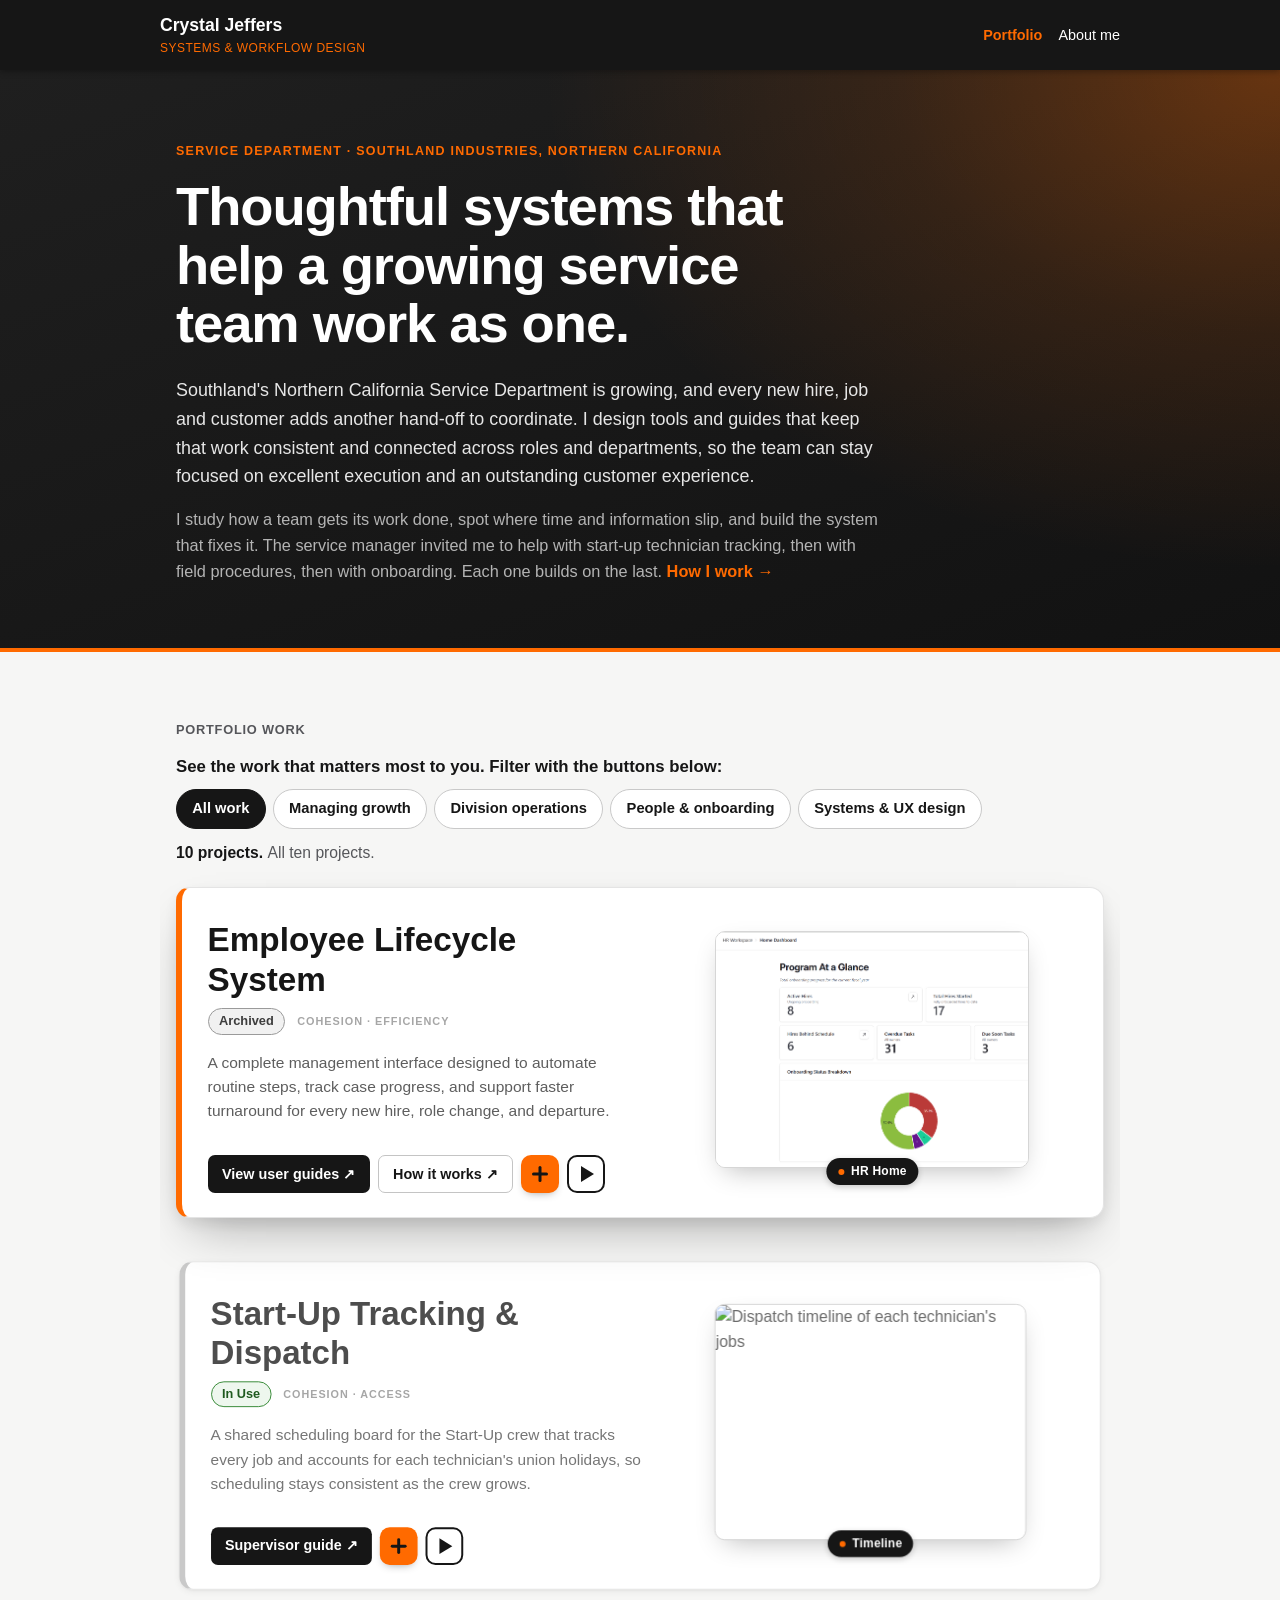
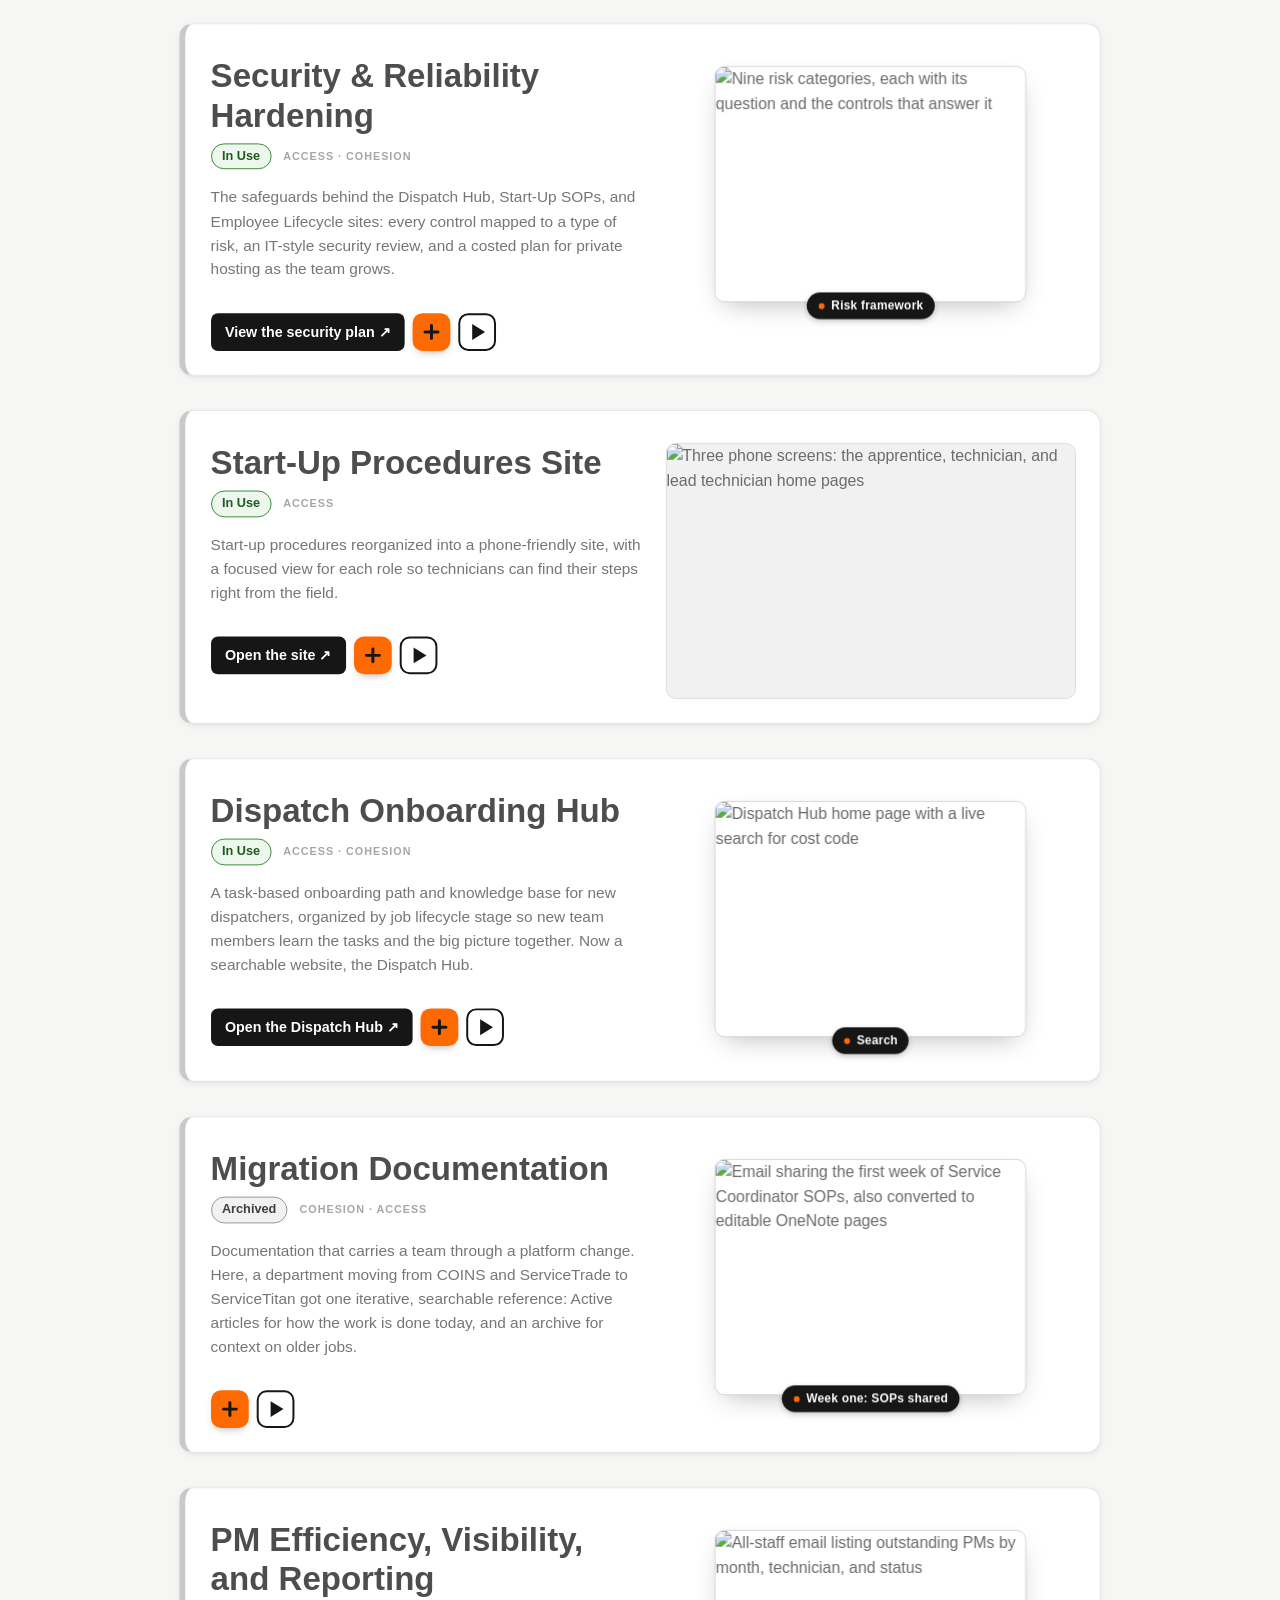
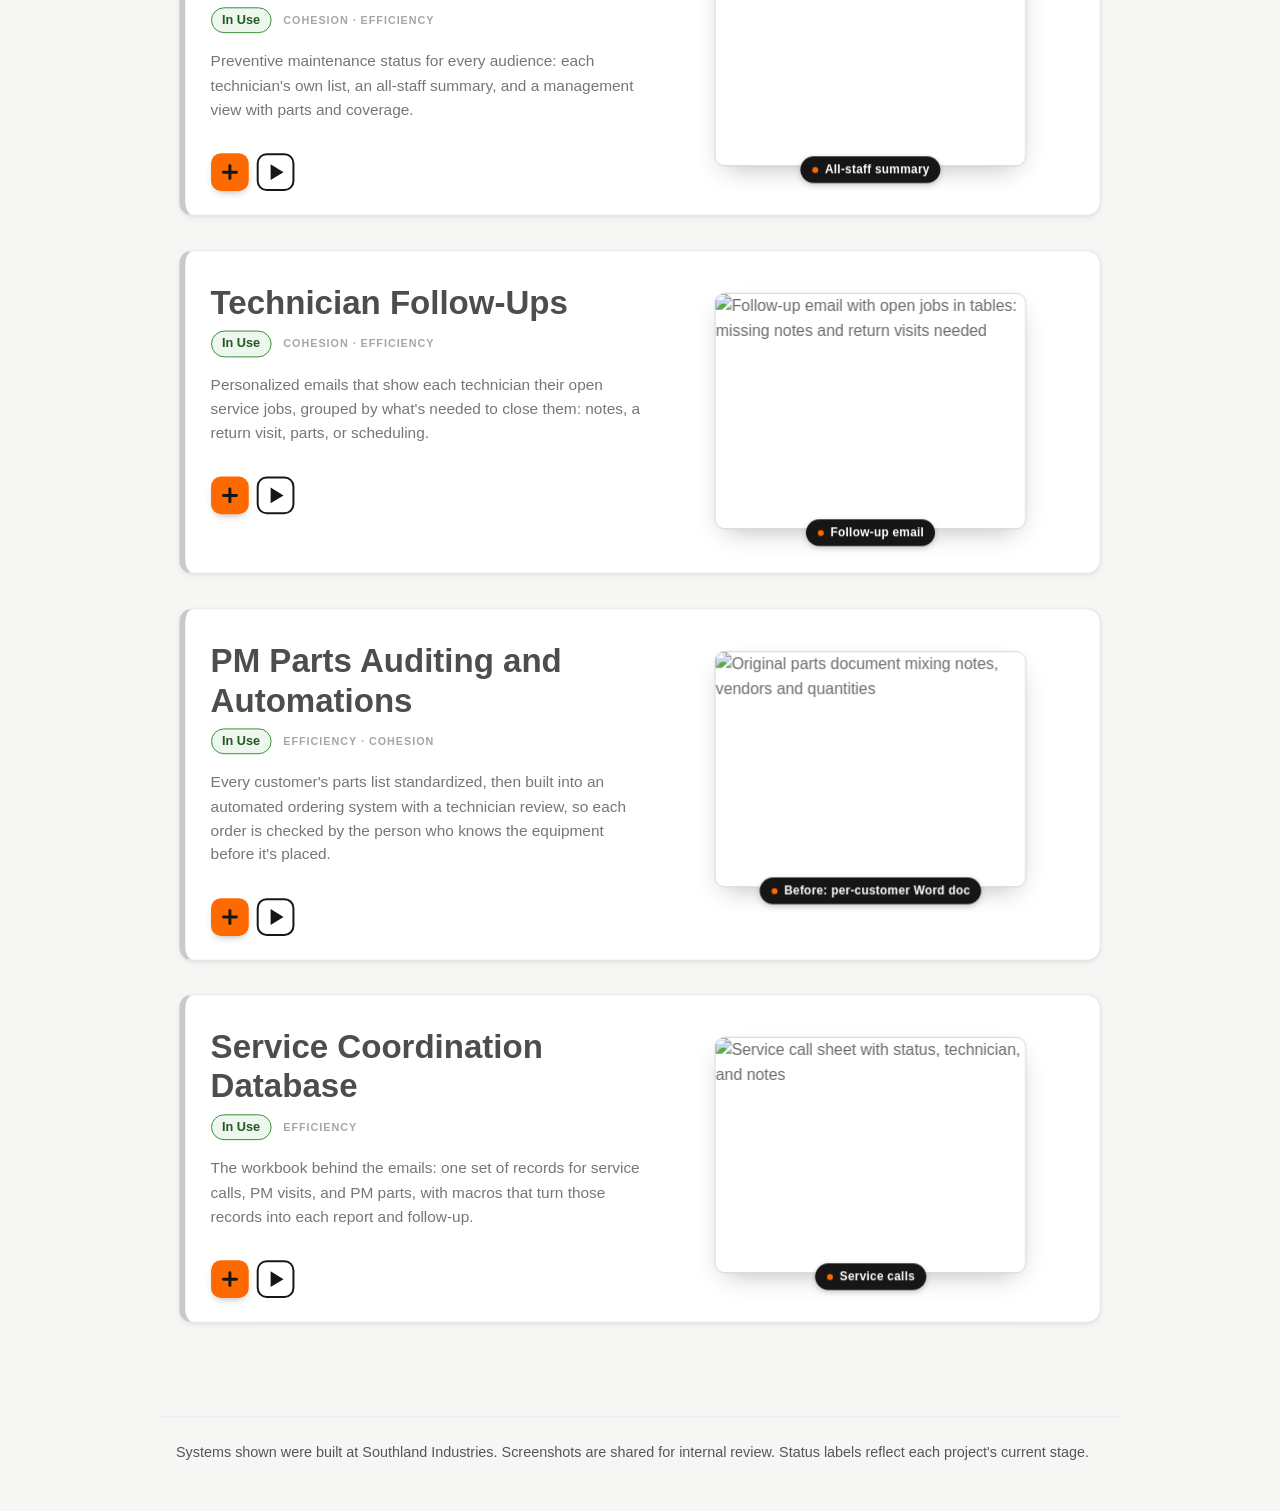
==== commit 5e2a4176: "Add files via upload" ====
--- a/index.html
+++ b/index.html
@@ -2,92 +2,971 @@
 <html lang="en">
 <head>
 <meta charset="UTF-8">
+<meta name="robots" content="noindex, nofollow">
 <meta name="viewport" content="width=device-width, initial-scale=1.0">
-<title>Employee Lifecycle Guides</title>
-<meta name="description" content="Southland employee lifecycle guides: onboarding, role changes, and offboarding.">
-<link rel="preconnect" href="https://fonts.googleapis.com">
-<link rel="preconnect" href="https://fonts.gstatic.com" crossorigin>
-<link href="https://fonts.googleapis.com/css2?family=Barlow:ital,wght@0,400;0,500;0,600;1,400&family=Barlow+Semi+Condensed:wght@500;600;700&display=swap" rel="stylesheet">
-<link rel="stylesheet" href="assets/style.css?v=20">
+<title>Crystal Jeffers · Systems & Workflow Design</title>
+<meta name="description" content="Crystal Jeffers: thoughtful systems that help a growing service team work consistently, stay connected and serve customers well.">
+<link rel="stylesheet" href="assets/style.css?v=21">
+<script>
+  /* Set up the My Focus fly-in before first paint. Safety net: if anything
+     goes wrong, the cards are revealed after 4 seconds regardless. */
+  document.documentElement.classList.add("js");
+  (function () {
+    var calm = window.matchMedia && window.matchMedia("(prefers-reduced-motion: reduce)").matches;
+    if (!("IntersectionObserver" in window) || calm) return;
+    document.documentElement.classList.add("anim-ready");
+    setTimeout(function () {
+      var items = document.querySelectorAll(".pillars li");
+      for (var i = 0; i < items.length; i++) items[i].classList.add("flown");
+    }, 4000);
+  })();
+</script>
 </head>
-<body class="landing">
-<header class="topbar">
-  <a class="brand" href="index.html"><span class="brand-mark" aria-hidden="true"></span><span class="brand-text">Employee Lifecycle<small>Southland Industries</small></span></a>
+<body>
+
+<header class="sticky">
+  <div class="top-row">
+    <div>
+      <h1><a class="home-link" href="index.html">Crystal Jeffers</a></h1>
+      <span class="role-tag">Systems &amp; workflow design</span>
+    </div>
+    <nav aria-label="Site">
+      <a href="index.html" aria-current="page">Portfolio</a>
+      <a href="about.html">About me</a>
+    </nav>
+  </div>
 </header>
+
+<!-- ===================== HERO BANNER ===================== -->
+<section class="hero-banner">
+  <div class="hero-inner">
+    <p class="kicker">Service Department · Southland Industries, Northern California</p>
+    <h2>Thoughtful systems that help a growing service team work as one.</h2>
+    <p>Southland's Northern California Service Department is growing, and every new hire, job and customer adds another hand-off to coordinate. I design tools and guides that keep that work consistent and connected across roles and departments, so the team can stay focused on excellent execution and an outstanding customer experience.</p>
+    <p class="hero-sub">I study how a team gets its work done, spot where time and information slip, and build the system that fixes it. The service manager invited me to help with start-up technician tracking, then with field procedures, then with onboarding. Each one builds on the last. <a class="hero-link" href="about.html">How I work &rarr;</a></p>
+  </div>
+</section>
+
 <main>
-  <section class="hero">
-    <div class="hero-inner">
-      <p class="hero-kicker">Onboarding · Role changes · Offboarding</p>
-      <h1>From first day to last, every step in one system.</h1>
-      <p class="hero-sub">New hires, role changes, and departures each start with one form. The checklist, requests, and reminders follow on their own.</p>
-      <p><span class="status-pill">Built, pilot pending</span></p>
-    </div>
-  </section>
-
-  <h2 class="home-label binder-label">Start here: pick your role</h2>
-  <div class="binder">
-    <div class="binder-tabs" role="tablist" aria-label="Choose your role">
-      <button type="button" class="binder-tab" role="tab" id="tab-hr" aria-controls="panel-hr" aria-selected="true">HR</button>
-      <button type="button" class="binder-tab" role="tab" id="tab-manager" aria-controls="panel-manager" aria-selected="false" tabindex="-1">Manager</button>
-    </div>
-    <section class="folder-panel" id="panel-hr" role="tabpanel" aria-labelledby="tab-hr" tabindex="0">
-      <h3 class="folder-title">HR</h3>
-      <ul class="folder-links">
-        <li><a href="guide.html?role=hr&amp;file=guides%2Fhow-it-works.md"><strong>How It Works</strong><span>The whole system on one page</span></a></li>
-        <li><a href="guide.html?role=hr&amp;file=guides%2Ftimeline.md"><strong>Timeline</strong><span>What happens when, for each case type</span></a></li>
-        <li><a href="guide.html?role=hr&amp;file=guides%2Ffaq.md"><strong>FAQs</strong><span>Got an email? Find out what to do</span></a></li>
-        <li><a href="guide.html?role=hr&amp;file=guides%2Fdefinitions.md"><strong>Definitions</strong><span>Plain-language meanings of every term</span></a></li>
-        <li class="folder-app"><a href="https://airtable.com/appe3ibHthgBJFYUs/pagb67uM6Sj2c2F8r" target="_blank" rel="noopener"><strong>Open Airtable Workspace ↗</strong><span>Cases, employees, and the Task Library</span></a></li>
-      </ul>
-      <p class="folder-more"><a href="hr.html">See all HR guides &rarr;</a></p>
-    </section>
-    <section class="folder-panel" id="panel-manager" role="tabpanel" aria-labelledby="tab-manager" tabindex="0">
-      <h3 class="folder-title">Manager</h3>
-      <ul class="folder-links">
-        <li><a href="guide.html?role=manager&amp;file=guides%2Fhow-it-works.md"><strong>How It Works</strong><span>The whole system on one page</span></a></li>
-        <li><a href="guide.html?role=manager&amp;file=guides%2Ftimeline.md"><strong>Timeline</strong><span>What happens when, for each case type</span></a></li>
-        <li><a href="guide.html?role=manager&amp;file=guides%2Ffaq.md"><strong>FAQs</strong><span>Got an email? Find out what to do</span></a></li>
-        <li><a href="guide.html?role=manager&amp;file=guides%2Fdefinitions.md"><strong>Definitions</strong><span>Plain-language meanings of every term</span></a></li>
-        <li class="folder-app"><a href="https://airtable.com/appe3ibHthgBJFYUs/pagBMobE9qylDhqsc" target="_blank" rel="noopener"><strong>Open Airtable Workspace ↗</strong><span>Your team's steps, drafts, and settings</span></a></li>
-      </ul>
-      <p class="folder-more"><a href="manager.html">See all Manager guides &rarr;</a></p>
-    </section>
+
+  <!-- ===================== PROJECTS =====================
+       Card: text + buttons left, image right. A .rotator is the animated
+       "revolving door" thumbnail: add or remove .slide blocks freely; the
+       first slide shows if the script can't run. data-label is the page
+       name shown on the little caption chip.
+       Inside <details>: a folder of tabbed panels (<section class="card-panel"
+       data-label="Tab name">): The Challenge, What I Built, Details (bubbles
+       and skill tags), Business Impact, and Gallery (the carousel, copy a
+       <figure> to add a photo). site.js builds the tabs and the orange +
+       toggle beside the card's buttons. Clicking a card's thumbnail opens it
+       straight to Gallery, where photos open full size.
+       data-lens on each card lists the audience views it appears in; each
+       view's order and description live on its button in the lens bar. -->
+  <p class="section-label" id="work">Portfolio Work</p>
+  <div class="lens-bar" role="group" aria-label="Filter projects by what matters most to you">
+    <p class="lens-ask">See the work that matters most to you. Filter with the buttons below:</p>
+    <div class="lens-buttons">
+      <button type="button" class="lens" data-lens-id="all" aria-pressed="true"
+        data-note="All ten projects.">All work</button>
+      <button type="button" class="lens" data-lens-id="growth" aria-pressed="false"
+        data-order="lifecycle,dispatch,site-security,pm-parts,follow-ups,pm-reporting,database,dispatch-onboarding"
+        data-note="For leaders whose departments are growing: systems that let a team take on more people, more work and more customers without the coordination load growing at the same rate.">Managing growth</button>
+      <button type="button" class="lens" data-lens-id="operations" aria-pressed="false"
+        data-order="lifecycle,dispatch,site-security,follow-ups,pm-parts,migration,database,pm-reporting"
+        data-note="For leaders running the division: consistent hand-offs across HR, IT, Safety, Fleet and the field, and capacity that grows without adding coordination overhead.">Division operations</button>
+      <button type="button" class="lens" data-lens-id="people" aria-pressed="false"
+        data-order="dispatch-onboarding,lifecycle,sops,migration"
+        data-note="For leaders investing in people: new hires productive sooner, clear expectations by role, and knowledge that stays when people move on.">People &amp; onboarding</button>
+      <button type="button" class="lens" data-lens-id="systems" aria-pressed="false"
+        data-order="lifecycle,sops,dispatch,site-security,follow-ups,dispatch-onboarding,database"
+        data-note="For anyone weighing design and analysis skills: research with the people who do the work, information architecture, data modeling, and automation that keeps a person in the loop.">Systems &amp; UX design</button>
+    </div>
+    <p class="lens-note" aria-live="polite"></p>
+    <button type="button" class="lens-share" hidden>Copy a link to this view</button>
   </div>
-    <p class="home-note">Airtable links open in a new tab and need your Airtable login. You'll only see the workspace you've been given access to.</p>
-
-  <script>
-  /* Binder tabs: click, or use the arrow keys, Home, and End. The chosen tab
-     is kept in the address (#manager) so a link can open straight to it. */
-  (function () {
-    var tabs = Array.prototype.slice.call(document.querySelectorAll(".binder-tab"));
-    var panels = tabs.map(function (t) { return document.getElementById(t.getAttribute("aria-controls")); });
-    if (!tabs.length) return;
-    document.documentElement.classList.add("tabs-ready");
-    function pick(i, focus) {
-      tabs.forEach(function (t, k) {
-        var on = k === i;
-        t.setAttribute("aria-selected", on ? "true" : "false");
-        t.tabIndex = on ? 0 : -1;
-        panels[k].hidden = !on;
-      });
-      if (focus) tabs[i].focus();
-      if (history.replaceState) history.replaceState(null, "", i === 0 ? location.pathname : "#" + tabs[i].id.replace("tab-", ""));
-    }
-    tabs.forEach(function (t, i) {
-      t.addEventListener("click", function () { pick(i, false); });
-      t.addEventListener("keydown", function (e) {
-        var n = tabs.length, j = null;
-        if (e.key === "ArrowRight") j = (i + 1) % n;
-        else if (e.key === "ArrowLeft") j = (i - 1 + n) % n;
-        else if (e.key === "Home") j = 0;
-        else if (e.key === "End") j = n - 1;
-        if (j !== null) { e.preventDefault(); pick(j, true); }
-      });
-    });
-    var start = location.hash === "#manager" ? 1 : 0;
-    pick(start, false);
-  })();
-  </script>
+  <div class="work-list">
+
+  <!-- 1. Employee Lifecycle System -->
+  <article class="project" id="lifecycle" data-lens="growth operations people systems">
+    <div class="card-top">
+      <div class="card-text">
+        <div class="project-head">
+          <h3>Employee Lifecycle System</h3>
+        </div>
+        <p class="meta-row"><span class="status-pill done">Archived</span><span class="improves">Cohesion · Efficiency</span></p>
+        <p class="lede">A complete management interface designed to automate routine steps, track case progress, and support faster turnaround for every new hire, role change, and departure.</p>
+        <div class="project-links">
+          <a class="btn btn-dark" href="https://crystal-jeffers.github.io/onboarding/" target="_blank" rel="noopener">View user guides ↗</a>
+          <a class="btn btn-light" href="https://crystal-jeffers.github.io/onboarding/guide.html?role=hr&amp;file=guides%2Fhow-it-works.md" target="_blank" rel="noopener">How it works ↗</a>
+        </div>
+      </div>
+      <div class="card-media rotator" role="group" aria-label="A walk through the HR workspace">
+        <div class="slide" data-label="HR Home"><img src="https://crystal-jeffers.github.io/onboarding/assets/img/hr/hr-home-dashboard.png" alt="HR home dashboard: active hires, overdue and due-soon steps" loading="lazy"></div>
+        <div class="slide" data-label="Upcoming Risk"><img src="https://crystal-jeffers.github.io/onboarding/assets/img/hr/hr-program-insights.png" alt="Program insights: hires starting soon who are not yet ready" loading="lazy"></div>
+        <div class="slide" data-label="Case Progress"><img src="https://crystal-jeffers.github.io/onboarding/assets/img/hr/hr-case-progress.png" alt="Case progress: each step, its owner and status" loading="lazy"></div>
+        <div class="slide" data-label="Task Library"><img src="https://crystal-jeffers.github.io/onboarding/assets/img/hr/hr-task-library.png" alt="The shared task library" loading="lazy"></div>
+        <div class="slide" data-label="New Hire Kickoff"><img src="https://crystal-jeffers.github.io/onboarding/assets/img/forms/form-new-hire-kickoff.png" alt="New Hire Kickoff form" loading="lazy"></div>
+        <div class="slide" data-label="New Hire Email"><img src="https://crystal-jeffers.github.io/onboarding/assets/img/emails/email-new-case.png" alt="Email telling a manager a new hire was added to their team" loading="lazy"></div>
+        <div class="slide" data-label="Manager Triage"><img src="https://crystal-jeffers.github.io/onboarding/assets/img/manager/mgr-triage-detail.png" alt="Manager triage board with a step opened in detail" loading="lazy"></div>
+        <div class="slide" data-label="Draft Queue"><img src="https://crystal-jeffers.github.io/onboarding/assets/img/manager/mgr-draft-draft.png" alt="A drafted request email open and ready to edit" loading="lazy"></div>
+      </div>
+    </div>
+
+    <details class="case">
+      <summary><span class="when-closed">Challenge, build &amp; impact</span><span class="when-open">Close</span></summary>
+      <div class="case-body">
+        <div class="card-folder">
+        <section class="card-panel" data-tab="challenge" data-label="The Challenge">
+          <h4 class="panel-title">The challenge</h4>
+          <p>Bringing on a new hire involves IT, Safety, Fleet, Facilities, Accounting, and sometimes the union hall. The steps were written down, but not who owned each one across teams. People relied on memory or assumption to know who handled what, which made it hard to follow up and work as a team to make sure every new hire was fully set up on day one. Role changes and departures raised the same coordination needs, with added care for confidentiality. With Workday still months away and the workforce changing, Start-Up and Service needed something to hold the process together in the meantime.</p>
+        </section>
+        <section class="card-panel" data-tab="built" data-label="What I Built">
+          <h4 class="panel-title">What I built</h4>
+          <p class="built-summary">Every team can see which steps it owns, and every step is tracked through to confirmation, so new hires are fully set up on day one without relying on memory.</p>
+        </section>
+        <section class="card-panel" data-tab="details" data-label="Details">
+          <h4 class="panel-title">Details</h4>
+          <ul class="build-list">
+          <li class="build-item"><strong>One engine, three case types</strong><span>Onboarding, role change, and offboarding each start with one form and build their own checklist from a shared step library, filtered by role, location, union, vehicle, and more.</span></li>
+          <li class="build-item"><strong>One owner per step</strong><span>Every hand-off is split into a request step and a confirmation step, so nothing stalls between teams.</span></li>
+          <li class="build-item"><strong>Automation with judgment</strong><span>Managers choose whether routine emails send for them or wait as drafts. Sensitive cases, like involuntary exits, always wait for a person.</span></li>
+          <li class="build-item"><strong>Docs for each audience</strong><span>A guide site with separate paths for HR and managers, a timeline, an FAQ keyed to every email, and plain-language definitions.</span></li>
+          </ul>
+          <ul class="tags" aria-label="Skills used">
+          <li>Requirements from stakeholder docs</li><li>Data model</li><li>Rules engine</li><li>Human-in-the-loop</li><li>Role-based UX</li><li>Documentation</li>
+        </ul>
+        </section>
+        <section class="card-panel" data-tab="impact" data-label="Business Impact">
+          <h4 class="panel-title">Business impact</h4>
+          <p>The Manager Workspace carried Start-Up and Service through a period of workforce changes, so new hires were set up on day one while the company prepared for Workday. Clear ownership turned the hand-offs between HR, IT, Safety, Fleet, and Accounting into one shared checklist that every team could see and follow up on. Now that Workday handles most of the tracking, drafting, and request emails, the system is archived. The HR side was a design exercise in how two systems can share one process without confusion, and that thinking about visibility and ownership carries into onboarding readiness today.</p>
+        </section>
+        <section class="card-panel" data-tab="media" data-label="Media">
+          <h4 class="panel-title">Media</h4>
+          <div class="media-set">
+        <div class="media-pane" data-pane="video" data-label="Video">
+          <h5 class="pane-title">Video</h5>
+          <div class="video-soon"><span class="video-soon-icon" aria-hidden="true"></span><strong>Video coming soon</strong><span>A walkthrough of a case, from the first form to the completion email.</span></div>
+        </div>
+        <div class="media-pane" data-pane="starting" data-label="Starting Cases">
+          <h5 class="pane-title">Starting Cases</h5>
+          <p class="pane-intro">Managers start every case with a form, and HR approves it before any steps go out.</p>
+          <div class="carousel" aria-label="Starting cases">
+          <div class="carousel-track" tabindex="0">
+            <figure><img src="https://crystal-jeffers.github.io/onboarding/assets/img/forms/form-new-hire-kickoff.png" alt="New Hire Kickoff form" loading="lazy"><figcaption>New hire: one short form with the start date, role, and location. Every step for that hire is built from those answers, so no one retypes the details.</figcaption></figure>
+            <figure><img src="https://crystal-jeffers.github.io/onboarding/assets/img/emails/email-new-case.png" alt="Email telling a manager a new hire was added to their team" loading="lazy"><figcaption>The hiring manager hears right away, with a link to their steps, so they know what is coming before day one.</figcaption></figure>
+            <figure><img src="https://crystal-jeffers.github.io/onboarding/assets/img/forms/form-role-change.png" alt="Role Change form" loading="lazy"><figcaption>Role change: the manager picks the employee, and their current role, department, and manager fill in on their own. The manager only enters what is changing.</figcaption></figure>
+            <figure><img src="https://crystal-jeffers.github.io/onboarding/assets/img/emails/email-role-change-review.png" alt="Role change review email sent to HR" loading="lazy"><figcaption>HR approves before anything moves. The review email lists exactly what is changing, and no steps go out until HR marks it approved.</figcaption></figure>
+            <figure><img src="https://crystal-jeffers.github.io/onboarding/assets/img/forms/form-offboarding.png" alt="Offboarding form" loading="lazy"><figcaption>Departure: the manager starts it the same way, with the employee and their last day. HR adds separation notes, approves, and the offboarding steps go out.</figcaption></figure>
+          </div>
+          </div>
+        </div>
+        <div class="media-pane" data-pane="tracking" data-label="Tracking Cases">
+          <h5 class="pane-title">Tracking Cases</h5>
+          <p class="pane-intro">Once a case is approved, every step has an owner and a due date. Here is how a manager keeps up, from the first notice to the finish.</p>
+          <div class="carousel" aria-label="Tracking cases">
+          <div class="carousel-track" tabindex="0">
+            <figure><img src="https://crystal-jeffers.github.io/onboarding/assets/img/manager/mgr-dashboard.png" alt="Manager dashboard with hire progress" loading="lazy"><figcaption>Manager dashboard: active hires, overdue steps, steps due soon, and drafts ready to send, with each hire's progress bar below.</figcaption></figure>
+            <figure><img src="https://crystal-jeffers.github.io/onboarding/assets/img/manager/mgr-triage-detail.png" alt="Manager triage board with a step opened in detail" loading="lazy"><figcaption>Triage: the manager's own steps, sorted by status. One click opens a step with its instructions and notes.</figcaption></figure>
+            <figure><img src="https://crystal-jeffers.github.io/onboarding/assets/img/manager/mgr-draft-queue.png" alt="Draft queue of pre-written requests" loading="lazy"><figcaption>Draft queue: requests to other teams, like building access or a mobile device, come pre-written. The manager reviews and sends instead of starting from scratch.</figcaption></figure>
+            <figure><img src="https://crystal-jeffers.github.io/onboarding/assets/img/manager/mgr-quick-deploy.png" alt="Quick Deploy list of drafts by start date" loading="lazy"><figcaption>Quick Deploy: every draft for upcoming starts in one list, so a whole week of requests goes out in a few clicks.</figcaption></figure>
+            <figure><img src="https://crystal-jeffers.github.io/onboarding/assets/img/emails/email-hr-remind-manager.png" alt="HR check-in email listing overdue steps" loading="lazy"><figcaption>Overdue email: a check-in lists everything overdue on the team's cases, and who is responsible for each step.</figcaption></figure>
+            <figure><img src="https://crystal-jeffers.github.io/onboarding/assets/img/manager/mgr-overdue.png" alt="Overdue tasks grouped by hire" loading="lazy"><figcaption>Overdue tasks: the same list inside the workspace, grouped by hire, so steps get closed out right there.</figcaption></figure>
+            <figure><img src="https://crystal-jeffers.github.io/onboarding/assets/img/hr/hr-case-progress.png" alt="Case progress: each step, its owner and status" loading="lazy"><figcaption>Case progress: every step for one hire, its owner, and its status, so anyone can see what is left without asking.</figcaption></figure>
+            <figure><img src="https://crystal-jeffers.github.io/onboarding/assets/img/manager/mgr-email-settings.png" alt="Manager email settings" loading="lazy"><figcaption>Email settings: each manager chooses which notices they get. Security and audit emails always stay on.</figcaption></figure>
+            <figure><img src="https://crystal-jeffers.github.io/onboarding/assets/img/emails/email-case-complete.png" alt="Case complete email" loading="lazy"><figcaption>Complete: when every step is done, the case closes and a confirmation goes out.</figcaption></figure>
+          </div>
+          </div>
+        </div>
+        <div class="media-pane" data-pane="hr" data-label="HR Oversight">
+          <h5 class="pane-title">HR Oversight</h5>
+          <p class="pane-intro">HR sees every case at once, and keeps the step library current.</p>
+          <div class="carousel" aria-label="HR oversight">
+          <div class="carousel-track" tabindex="0">
+            <figure><img src="https://crystal-jeffers.github.io/onboarding/assets/img/hr/hr-home-dashboard.png" alt="HR home dashboard: active hires, overdue and due-soon steps" loading="lazy"><figcaption>HR home: every open case, and what is overdue, in one view.</figcaption></figure>
+            <figure><img src="https://crystal-jeffers.github.io/onboarding/assets/img/hr/hr-program-insights.png" alt="Program insights: hires starting soon who are not yet ready" loading="lazy"><figcaption>Upcoming risk: hires starting soon whose steps are behind, flagged before day one.</figcaption></figure>
+            <figure><img src="https://crystal-jeffers.github.io/onboarding/assets/img/hr/hr-task-library.png" alt="The shared task library" loading="lazy"><figcaption>The shared step library HR maintains. Every new case is built from it.</figcaption></figure>
+          </div>
+          </div>
+        </div>
+          </div>
+        </section>
+        </div>
+      </div>
+    </details>
+  </article>
+
+  <!-- 2. Start-Up Tracking & Dispatch -->
+  <article class="project" id="dispatch" data-lens="growth operations systems">
+    <div class="card-top">
+      <div class="card-text">
+        <div class="project-head">
+          <h3>Start-Up Tracking &amp; Dispatch</h3>
+        </div>
+        <p class="meta-row"><span class="status-pill live">In Use</span><span class="improves">Cohesion · Access</span></p>
+        <p class="lede">A shared scheduling board for the Start-Up crew that tracks every job and accounts for each technician's union holidays, so scheduling stays consistent as the crew grows.</p>
+        <div class="project-links">
+          <a class="btn btn-dark" href="https://crystal-jeffers.github.io/start-up-procedures/supervisor.html" target="_blank" rel="noopener">Supervisor guide ↗</a>
+        </div>
+      </div>
+      <div class="card-media rotator" role="group" aria-label="A walk through the dispatch board">
+        <div class="slide" data-label="Timeline"><img src="https://crystal-jeffers.github.io/start-up-procedures/assets/img/supervisor/timeline-overview.png" alt="Dispatch timeline of each technician's jobs" loading="lazy"></div>
+        <div class="slide" data-label="Calendar"><img src="https://crystal-jeffers.github.io/start-up-procedures/assets/img/supervisor/calendar-holiday.png" alt="Calendar with a union holiday conflict flagged" loading="lazy"></div>
+        <div class="slide" data-label="Job Tracker"><img src="https://crystal-jeffers.github.io/start-up-procedures/assets/img/supervisor/job-tracker.png" alt="Job tracker cards with phase and schedule status" loading="lazy"></div>
+        <div class="slide" data-label="Job Detail"><img src="https://crystal-jeffers.github.io/start-up-procedures/assets/img/supervisor/job-tracker-detail.png" alt="One job opened with progress, deadline and contacts" loading="lazy"></div>
+        <div class="slide" data-label="Checklist"><img src="https://crystal-jeffers.github.io/start-up-procedures/assets/img/supervisor/job-checklist.png" alt="Start-up checklist for a job" loading="lazy"></div>
+      </div>
+    </div>
+
+    <details class="case">
+      <summary><span class="when-closed">Challenge, build &amp; impact</span><span class="when-open">Close</span></summary>
+      <div class="case-body">
+        <div class="card-folder">
+        <section class="card-panel" data-tab="challenge" data-label="The Challenge">
+          <h4 class="panel-title">The challenge</h4>
+          <p>Crew schedules and job status lived in a monthly spreadsheet. It was time-consuming to update, hard to view at a glance, difficult to search, visually overwhelming, and not viewable on mobile. It offered limited functions and awkward back-end upkeep, and union holidays, which vary by local and agreement, were all tracked by hand. Checking one technician's availability meant cross-referencing on the fly.</p>
+        </section>
+        <section class="card-panel" data-tab="built" data-label="What I Built">
+          <h4 class="panel-title">What I built</h4>
+          <p class="built-summary">The spreadsheet became a live board: supervisors plan, track, and adjust the whole crew in one place, and every technician sees their own schedule from a phone.</p>
+        </section>
+        <section class="card-panel" data-tab="details" data-label="Details">
+          <h4 class="panel-title">Details</h4>
+          <ul class="build-list">
+          <li class="build-item"><strong>The whole crew at a glance</strong><span>Timeline view: one row per technician and one bar per assignment, color-coded by union. Gaps, overlaps, and open capacity show up before a date is committed.</span></li>
+          <li class="build-item"><strong>Coverage by date</strong><span>Calendar view: filter to see who's out and when, so coverage for a holiday week or a long job is clear before it's booked.</span></li>
+          <li class="build-item"><strong>Every job's progress, without a phone call</strong><span>Job tracker: phase, schedule status, deadline, and contacts on every job, each with its own start-up checklist, so progress is visible without asking for an update.</span></li>
+          <li class="build-item"><strong>Holidays that fill themselves in</strong><span>Each technician's own local's paid holidays and off days are added automatically, about 90 days ahead. New crew members get theirs the moment they're added.</span></li>
+          <li class="build-item"><strong>Conflicts caught at booking</strong><span>If a job lands on someone's holiday, a warning appears right on the assignment and clears when the job moves. The supervisor still makes the final call.</span></li>
+          <li class="build-item"><strong>A view-only board in every pocket</strong><span>Technicians open a read-only live feed on their phones that shows only their own assignments. They always see the current schedule, and the board stays accurate because only the supervisor edits it.</span></li>
+          <li class="build-item"><strong>Two weeks of coverage, planned ahead</strong><span>Built with the superintendents: a labor forecasting board looks two weeks out, flags any job without a crew and any technician without work, and lets the supervisor fill the gap in one click.</span></li>
+          <li class="build-item"><strong>Next week, in their inbox every Friday</strong><span>An automated email every Friday afternoon lists each technician's jobs for the coming week, so Monday starts with a plan instead of a phone call.</span></li>
+          </ul>
+          <ul class="tags" aria-label="Skills used">
+          <li>Spreadsheet-to-database migration</li><li>Rules modeling</li><li>Scheduling UX</li><li>Exception handling</li><li>Mobile access</li><li>Automated email</li>
+        </ul>
+        </section>
+        <section class="card-panel" data-tab="impact" data-label="Business Impact">
+          <h4 class="panel-title">Business impact</h4>
+          <p>After one demo, the superintendents and service manager adopted the board on the spot, and it is now how the Start-Up crew is scheduled. Scheduling moved from manual upkeep to a board that maintains itself, so supervisor time goes to planning the work instead of updating cells. Technicians see their own schedule anytime and get next week's plan every Friday, which cuts the calls and texts that used to fill the gaps. Holiday conflicts are caught at booking instead of on the day, avoiding last-minute reschedules with customers. And the board grows with the crew: at launch, 132 holiday entries for 16 union technicians, with new crew members added automatically. The labor forecasting board, built with the superintendents, keeps every job and every technician covered two weeks into the future.</p>
+        </section>
+        <section class="card-panel" data-tab="media" data-label="Media">
+          <h4 class="panel-title">Media</h4>
+          <div class="media-set">
+        <div class="media-pane" data-pane="video" data-label="Video">
+          <h5 class="pane-title">Video</h5>
+          <div class="video-soon"><span class="video-soon-icon" aria-hidden="true"></span><strong>Video coming soon</strong><span>A walkthrough of booking and moving a crew on the dispatch board.</span></div>
+        </div>
+        <div class="media-pane" data-pane="gallery" data-label="Gallery">
+          <h5 class="pane-title">Gallery</h5>
+          <div class="carousel" aria-label="Dispatch board screenshots">
+          <div class="carousel-track" tabindex="0">
+            <figure><img src="https://crystal-jeffers.github.io/start-up-procedures/assets/img/supervisor/timeline-overview.png" alt="Dispatch timeline" loading="lazy"><figcaption>Timeline: the whole crew at a glance.</figcaption></figure>
+            <figure><img src="https://crystal-jeffers.github.io/start-up-procedures/assets/img/supervisor/calendar-filter-out.png" alt="Dispatch calendar filtered to show who is out" loading="lazy"><figcaption>Calendar filtered to who's out, and when.</figcaption></figure>
+            <figure><img src="https://crystal-jeffers.github.io/start-up-procedures/assets/img/supervisor/calendar-holiday.png" alt="Dispatch calendar with a holiday conflict warning" loading="lazy"><figcaption>A job that overlaps a union holiday is flagged right on the assignment.</figcaption></figure>
+            <figure><img src="https://crystal-jeffers.github.io/start-up-procedures/assets/img/supervisor/job-tracker.png" alt="Job tracker gallery" loading="lazy"><figcaption>Job tracker: phase and schedule status for every job.</figcaption></figure>
+            <figure><img src="https://crystal-jeffers.github.io/start-up-procedures/assets/img/supervisor/job-checklist.png" alt="Job checklist" loading="lazy"><figcaption>Each job carries its own start-up checklist.</figcaption></figure>
+            <figure><img src="https://crystal-jeffers.github.io/start-up-procedures/assets/img/supervisor/holidays-list.png" alt="Holiday list by union local" loading="lazy"><figcaption>Holiday rules by local, maintained in one list.</figcaption></figure>
+            <figure><img src="https://crystal-jeffers.github.io/start-up-procedures/assets/img/supervisor/my-schedule-email.png" alt="Weekly schedule email to a technician" loading="lazy"><figcaption>Every Friday, each technician gets next week's schedule by email.</figcaption></figure>
+          </div>
+          </div>
+        </div>
+          </div>
+        </section>
+        </div>
+      </div>
+    </details>
+  </article>
+
+  <!-- 3. Security & Reliability Hardening -->
+  <article class="project" id="site-security" data-lens="growth operations systems">
+    <div class="card-top">
+      <div class="card-text">
+        <div class="project-head">
+          <h3>Security &amp; Reliability Hardening</h3>
+        </div>
+        <p class="meta-row"><span class="status-pill live">In Use</span><span class="improves">Access · Cohesion</span></p>
+        <p class="lede">The safeguards behind the Dispatch Hub, Start-Up SOPs, and Employee Lifecycle sites: every control mapped to a type of risk, an IT-style security review, and a costed plan for private hosting as the team grows.</p>
+        <div class="project-links">
+          <a class="btn btn-dark" href="assets/docs/internal-sites-security-plan.pdf" target="_blank" rel="noopener">View the security plan ↗</a>
+        </div>
+      </div>
+      <div class="card-media rotator" role="group" aria-label="Risk framework, IT security review, and page history">
+        <div class="slide" data-label="Risk framework"><img src="assets/img/security/security-risk-framework.png" alt="Nine risk categories, each with its question and the controls that answer it" loading="lazy"></div>
+        <div class="slide" data-label="IT review"><img src="assets/img/security/security-it-review.png" alt="IT security review: 19 checks in place, 3 that need GitHub Enterprise, 1 that needs private hosting" loading="lazy"></div>
+        <div class="slide" data-label="Audit trail"><img src="assets/img/security/security-audit-trail.png" alt="Page history showing a blocked save, the corrected save, a before-and-after edit, and restore buttons" loading="lazy"></div>
+      </div>
+    </div>
+
+    <details class="case">
+      <summary><span class="when-closed">Challenge, build &amp; impact</span><span class="when-open">Close</span></summary>
+      <div class="case-body">
+        <div class="card-folder">
+        <section class="card-panel" data-tab="challenge" data-label="The Challenge">
+          <h4 class="panel-title">The challenge</h4>
+          <p>The sites debuted in a private demo with the service manager and field supervisors. They loved them right away and wanted to put them into use. Before the first day of official use, I proactively worked through what an IT team would want to see: who can edit, what belongs on a public page, and what happens when something goes wrong. The goal was quality and integrity from day one, on a free plan, with a clear path for when the company is ready to fund private hosting.</p>
+        </section>
+        <section class="card-panel" data-tab="built" data-label="What I Built">
+          <h4 class="panel-title">What I built</h4>
+          <p class="built-summary">I treated the sites like any internal system an IT team would review, and built each control around a type of risk instead of a checklist alone. If one control misses, another catches it.</p>
+        </section>
+        <section class="card-panel" data-tab="details" data-label="Details">
+          <h4 class="panel-title">Details</h4>
+          <ul class="build-list">
+          <li class="build-item"><strong>Integrity</strong><span>Every save is signed by the editor, checked automatically, and reversible in one click. Broken or unsafe changes never go live.</span></li>
+          <li class="build-item"><strong>Confidentiality</strong><span>A classification rule decides what belongs on a page and what stays on SharePoint. Screenshots use anonymized sample data, and the publish check blocks phone numbers and emails.</span></li>
+          <li class="build-item"><strong>Identity and access</strong><span>A company-owned organization, required two-step sign-in, edit-only rights, same-day removal, and a quarterly access review.</span></li>
+          <li class="build-item"><strong>Supply chain</strong><span>Outside code is pinned, integrity-checked, and served from the site itself, with alerts for known vulnerabilities.</span></li>
+          <li class="build-item"><strong>People and process</strong><span>Plain-language error messages and an editor guide, so a blocked save tells the editor exactly how to fix it.</span></li>
+          <li class="build-item"><strong>Continuity and scale</strong><span>Ownership sits with the company, with two owners and written guides. Capacity math and four costed hosting options show what changes as the team grows.</span></li>
+        </ul>
+          <ul class="tags" aria-label="Skills used">
+          <li>Risk assessment</li><li>Security controls</li><li>Access management</li><li>Change control</li><li>Vendor evaluation</li><li>Cost modeling</li>
+        </ul>
+        </section>
+        <section class="card-panel" data-tab="impact" data-label="Business Impact">
+          <h4 class="panel-title">Business impact</h4>
+          <p>19 of 23 IT security checks are met on the free plan, at $0. The other four are mapped to paid hosting, with a funding plan that compares four options. The cheapest gives company sign-in for $0, against about $3,500 a year for GitHub Enterprise at the same team size. Capacity math puts plan limits in plain terms: a 14-person team could publish about 1,000 edits a month on the free private tier.</p>
+        </section>
+        <section class="card-panel" data-tab="media" data-label="Media">
+          <h4 class="panel-title">Media</h4>
+          <div class="media-set">
+        <div class="media-pane" data-pane="video" data-label="Video">
+          <h5 class="pane-title">Video</h5>
+          <div class="video-soon"><span class="video-soon-icon" aria-hidden="true"></span><strong>Video coming soon</strong><span>A walkthrough of a blocked save, the fix, and a one-click restore.</span></div>
+        </div>
+        <div class="media-pane" data-pane="gallery" data-label="Gallery">
+          <h5 class="pane-title">Gallery</h5>
+          <div class="carousel" aria-label="Security plan visuals">
+          <div class="carousel-track" tabindex="0">
+            <figure><img src="assets/img/security/security-risk-framework.png" alt="Nine risk categories, each with its question and the controls that answer it" loading="lazy"><figcaption>Risk framework: nine categories, each with the question it asks and the controls that answer it.</figcaption></figure>
+            <figure><img src="assets/img/security/security-it-review.png" alt="IT security review status bar and key checks" loading="lazy"><figcaption>IT security review: 23 checks an IT team would confirm. 19 are in place on the free plan, and the rest are mapped to paid hosting.</figcaption></figure>
+            <figure><img src="assets/img/security/security-audit-trail.png" alt="Page history with a blocked save, the corrected save, and restore buttons" loading="lazy"><figcaption>Audit trail: every save shows who made it and what changed. A save with a phone number is blocked with fix steps, and any version restores in one click. Names are samples.</figcaption></figure>
+          </div>
+          </div>
+        </div>
+          </div>
+        </section>
+        </div>
+      </div>
+    </details>
+  </article>
+
+  <!-- 4. Start-Up Procedures Site -->
+  <article class="project" id="sops" data-lens="people systems">
+    <div class="card-top">
+      <div class="card-text">
+        <div class="project-head">
+          <h3>Start-Up Procedures Site</h3>
+        </div>
+        <p class="meta-row"><span class="status-pill live">In Use</span><span class="improves">Access</span></p>
+        <p class="lede">Start-up procedures reorganized into a phone-friendly site, with a focused view for each role so technicians can find their steps right from the field.</p>
+        <div class="project-links">
+          <a class="btn btn-dark" href="https://crystal-jeffers.github.io/start-up-procedures/" target="_blank" rel="noopener">Open the site ↗</a>
+        </div>
+      </div>
+      <figure class="card-media">
+        <img src="assets/img/sops/now-three-views.png" alt="Three phone screens: the apprentice, technician, and lead technician home pages" loading="lazy">
+      </figure>
+    </div>
+
+    <details class="case">
+      <summary><span class="when-closed">Challenge, build &amp; impact</span><span class="when-open">Close</span></summary>
+      <div class="case-body">
+        <div class="card-folder">
+        <section class="card-panel" data-tab="challenge" data-label="The Challenge">
+          <h4 class="panel-title">The challenge</h4>
+          <p>The start-up procedures lived in a thorough 12-page document written for every role at once, and nobody was reading it. It wasn't easy to reach on a job site, copies drifted out of date, and dense paragraphs meant high cognitive load and low retention. Finding one detail took a time-consuming search, and the important steps didn't jump out. The team needed a way to relay these details that people would actually use and actually read.</p>
+        </section>
+        <section class="card-panel" data-tab="built" data-label="What I Built">
+          <h4 class="panel-title">What I built</h4>
+          <p class="built-summary">A technician on a job site can find their own steps in seconds, on a phone, without calling the office.</p>
+        </section>
+        <section class="card-panel" data-tab="details" data-label="Details">
+          <h4 class="panel-title">Details</h4>
+          <ul class="build-list">
+          <li class="build-item"><strong>Role-based views</strong><span>Apprentices, technicians, lead technicians, and supervisors each see their own procedures first.</span></li>
+          <li class="build-item"><strong>Built to be scanned on site</strong><span>Large text that respects phone settings, collapsible sections, jump-to navigation, and chunked checklists.</span></li>
+          <li class="build-item"><strong>One current version</strong><span>Procedures live online in one place, so everyone reads the same steps and every update reaches every role at once, instead of copies drifting apart.</span></li>
+          </ul>
+          <ul class="tags" aria-label="Skills used">
+          <li>Information architecture</li><li>Content design</li><li>Mobile-first</li><li>Accessibility</li><li>Docs-as-code</li>
+        </ul>
+        </section>
+        <section class="card-panel" data-tab="impact" data-label="Business Impact">
+          <h4 class="panel-title">Business impact</h4>
+          <p>Helps people understand what's expected of them to succeed in their role, right from the field. Procedures people actually read are procedures people actually follow: fewer missed steps, less time spent searching, and new hires learning the same current steps from day one.</p>
+        </section>
+        <section class="card-panel" data-tab="media" data-label="Media">
+          <h4 class="panel-title">Media</h4>
+          <div class="media-set">
+        <div class="media-pane" data-pane="video" data-label="Video">
+          <h5 class="pane-title">Video</h5>
+          <div class="video-soon"><span class="video-soon-icon" aria-hidden="true"></span><strong>Video coming soon</strong><span>A walkthrough of the site from a technician's phone.</span></div>
+        </div>
+        <div class="media-pane" data-pane="early" data-label="Early Iterations">
+          <h5 class="pane-title">Early Iterations</h5>
+          <p class="pane-intro">Each pair shows the first version on the left and today's version on the right.</p>
+          <div class="carousel compare-carousel" aria-label="Before and after">
+          <div class="carousel-track" tabindex="0">
+            <figure class="compare">
+              <div class="compare-pair">
+                <div class="compare-side"><span class="compare-tag">Before</span><img src="assets/img/sops/desktop-roles.png" alt="Earlier start page with three role links" loading="lazy"></div>
+                <span class="compare-arrow" aria-hidden="true">→</span>
+                <div class="compare-side is-after"><span class="compare-tag">After</span><img src="assets/img/sops/now-roles.png" alt="Current start page" loading="lazy"></div>
+              </div>
+              <figcaption><strong>Start page.</strong> A plain list of three roles became a home page with each role's view, the supervisor's tools, and the five stages of a job.</figcaption>
+            </figure>
+            <figure class="compare">
+              <div class="compare-pair">
+                <div class="compare-side"><span class="compare-tag">Before</span><img src="assets/img/sops/desktop-three-views.png" alt="Earlier role views on phones" loading="lazy"></div>
+                <span class="compare-arrow" aria-hidden="true">→</span>
+                <div class="compare-side is-after"><span class="compare-tag">After</span><img src="assets/img/sops/now-three-views.png" alt="Current role views on phones" loading="lazy"></div>
+              </div>
+              <figcaption><strong>Role views.</strong> Each role still sees its own procedures first, and now gets search and a step count on every card.</figcaption>
+            </figure>
+            <figure class="compare">
+              <div class="compare-pair">
+                <div class="compare-side"><span class="compare-tag">Before</span><img src="assets/img/sops/desktop-field-tasking.png" alt="Earlier Field Tasking numbered list" loading="lazy"></div>
+                <span class="compare-arrow" aria-hidden="true">→</span>
+                <div class="compare-side is-after"><span class="compare-tag">After</span><img src="assets/img/sops/now-field-tasking.png" alt="Current Field Tasking checklist" loading="lazy"></div>
+              </div>
+              <figcaption><strong>Field Tasking.</strong> A numbered list became a checklist that saves each technician's progress on their device.</figcaption>
+            </figure>
+            <figure class="compare">
+              <div class="compare-pair">
+                <div class="compare-side"><span class="compare-tag">Before</span><img src="assets/img/sops/desktop-lifecycle.png" alt="Earlier Start-Up Lifecycle text boxes" loading="lazy"></div>
+                <span class="compare-arrow" aria-hidden="true">→</span>
+                <div class="compare-side is-after"><span class="compare-tag">After</span><img src="assets/img/sops/now-lifecycle.png" alt="Current Start-Up Lifecycle stages" loading="lazy"></div>
+              </div>
+              <figcaption><strong>Start-Up Lifecycle.</strong> Stacked text boxes became five named stages, each with its own steps.</figcaption>
+            </figure>
+            <figure class="compare">
+              <div class="compare-pair">
+                <div class="compare-side"><span class="compare-tag">Before</span><img src="assets/img/sops/desktop-best-safety.png" alt="Earlier Best Practices with Safety open" loading="lazy"></div>
+                <span class="compare-arrow" aria-hidden="true">→</span>
+                <div class="compare-side is-after"><span class="compare-tag">After</span><img src="assets/img/sops/now-best-practices.png" alt="Current Best Practices with key numbers" loading="lazy"></div>
+              </div>
+              <figcaption><strong>Best Practices.</strong> Collapsed sections now sit under the key numbers, so the most-asked answers show first.</figcaption>
+            </figure>
+          </div>
+          </div>
+        </div>
+        <div class="media-pane" data-pane="final" data-label="Final Product">
+          <h5 class="pane-title">Final Product</h5>
+          <div class="carousel" aria-label="Procedures site screenshots">
+          <div class="carousel-track" tabindex="0">
+            <figure><img src="assets/img/sops/now-roles.png" alt="Current start page with supervisor tools, the five stages of a job, and a link to each role's view" loading="lazy"><figcaption>Today: the start page leads with the supervisor's tools, the five stages of a job, and a link to each role's view.</figcaption></figure>
+            <figure><img src="assets/img/sops/now-three-views.png" alt="Apprentice, Technician, and Lead Technician home pages on phones" loading="lazy"><figcaption>Today: each role's home page leads with its most relevant procedures, with search and a step count on every card.</figcaption></figure>
+            <figure><img src="assets/img/sops/now-field-tasking.png" alt="Field Tasking as a checklist with progress saved on the device" loading="lazy"><figcaption>Today: Field Tasking is a checklist technicians tick off as they go, saved on their device.</figcaption></figure>
+            <figure><img src="assets/img/sops/now-lifecycle.png" alt="Start-Up Lifecycle with five named stages" loading="lazy"><figcaption>Today: the Start-Up Lifecycle walks through five named stages, one at a time.</figcaption></figure>
+            <figure><img src="assets/img/sops/now-best-practices.png" alt="Best Practices with key numbers above numbered sections" loading="lazy"><figcaption>Today: Best Practices opens with the numbers to know, above numbered sections.</figcaption></figure>
+          </div>
+          </div>
+        </div>
+          </div>
+        </section>
+        </div>
+      </div>
+    </details>
+  </article>
+
+  <!-- 5. Dispatch Onboarding Hub -->
+  <article class="project" id="dispatch-onboarding" data-lens="growth people systems">
+    <div class="card-top">
+      <div class="card-text">
+        <div class="project-head">
+          <h3>Dispatch Onboarding Hub</h3>
+        </div>
+        <p class="meta-row"><span class="status-pill live">In Use</span><span class="improves">Access · Cohesion</span></p>
+        <p class="lede">A task-based onboarding path and knowledge base for new dispatchers, organized by job lifecycle stage so new team members learn the tasks and the big picture together. Now a searchable website, the Dispatch Hub.</p>
+        <div class="project-links">
+          <a class="btn btn-dark" href="https://crystal-jeffers.github.io/dispatch-hub/" target="_blank" rel="noopener">Open the Dispatch Hub ↗</a>
+        </div>
+      </div>
+      <div class="card-media rotator" role="group" aria-label="A walk through the Dispatch Hub">
+        <div class="slide" data-label="Search"><img src="assets/img/dispatch-onboarding/01a-search-menu-open.png" alt="Dispatch Hub home page with a live search for cost code" loading="lazy"></div>
+        <div class="slide" data-label="Your First Month"><img src="assets/img/dispatch-onboarding/02-first-month-progress.png" alt="Week one checklist with a progress bar" loading="lazy"></div>
+        <div class="slide" data-label="Check Yourself"><img src="assets/img/dispatch-onboarding/04-check-yourself.png" alt="Self-check quiz with the right answer and the reasoning shown" loading="lazy"></div>
+        <div class="slide" data-label="Completion Checklist"><img src="assets/img/dispatch-onboarding/05-job-completion-checklist.png" alt="Job completion checklist with items ticked" loading="lazy"></div>
+        <div class="slide" data-label="Email Templates"><img src="assets/img/dispatch-onboarding/08-email-templates-copied.png" alt="Email templates with a Copy button" loading="lazy"></div>
+        <div class="slide" data-label="Before: OneNote"><img src="assets/img/dispatch-onboarding/early/onenote-collage.png" alt="Three earlier OneNote pages layered on top of one another" loading="lazy"></div>
+      </div>
+    </div>
+
+    <details class="case">
+      <summary><span class="when-closed">Challenge, build &amp; impact</span><span class="when-open">Close</span></summary>
+      <div class="case-body">
+        <div class="card-folder">
+        <section class="card-panel" data-tab="challenge" data-label="The Challenge">
+          <h4 class="panel-title">The challenge</h4>
+          <p>Dispatch reference material lived across OneNote pages written for people who already knew the work. Some pages were brief or still in progress, and the department was changing platforms at the same time. The Service Business Supervisor expected it would take three months to get a new dispatcher onboarded.</p>
+        </section>
+        <section class="card-panel" data-tab="built" data-label="What I Built">
+          <h4 class="panel-title">What I built</h4>
+          <p class="built-summary">A new dispatcher can learn the role in the order the work happens and find answers on their own, so experienced staff stay on the work. It started as a Word guide, became a linked PDF, and is now a searchable website anyone on the team can update.</p>
+        </section>
+        <section class="card-panel" data-tab="details" data-label="Details">
+          <h4 class="panel-title">Details</h4>
+          <ul class="build-list">
+          <li class="build-item"><strong>Onboarding checklist</strong><span>High-level onboarding topics covered in a structured, workflow-first order.</span></li>
+          <li class="build-item"><strong>Onboarding guide</strong><span>Process maps, escalation chains, policies, how-tos, and troubleshooting, organized by job lifecycle stage and task. Internal links let it navigate like a knowledge center.</span></li>
+          <li class="build-item"><strong>A reference folder</strong><span>This year's union holidays, labor rates, accounting codes, and service forms, all in one place.</span></li>
+          <li class="build-item"><strong>The Dispatch Hub</strong><span>The guide rebuilt as a website: 58 active articles with search, a four-week path with saved checklists, a self-check quiz, copy-ready email templates, and an archive that legacy steps move into on their own.</span></li>
+          <li class="build-item"><strong>Easy to keep current</strong><span>Every page is plain text that anyone can edit, with a built-in writing guide. Sensitive details stay in SharePoint, one click away behind a Southland login.</span></li>
+        </ul>
+          <ul class="tags" aria-label="Skills used">
+          <li>Learning experience design</li><li>Task-based scaffolding</li><li>Information architecture</li><li>Knowledge management</li><li>Docs-as-code</li><li>Search and navigation</li>
+        </ul>
+        </section>
+        <section class="card-panel" data-tab="impact" data-label="Business Impact">
+          <h4 class="panel-title">Business impact</h4>
+          <p>Supports the goal of enhancing onboarding and ongoing support as new hires learn the NorCal Way. The Service Business Supervisor expected onboarding a new dispatcher to take three months. After three weeks with this guide, our newest dispatcher was feeling confident and supported. A structured path replaces piecing pages together, every new hire gets the same foundation in both the tasks and the bigger picture, and experienced staff get their time back.</p>
+        </section>
+        <section class="card-panel" data-tab="media" data-label="Media">
+          <h4 class="panel-title">Media</h4>
+          <div class="media-set">
+        <div class="media-pane" data-pane="video" data-label="Video">
+          <h5 class="pane-title">Video</h5>
+          <div class="video-soon"><span class="video-soon-icon" aria-hidden="true"></span><strong>Video coming soon</strong><span>A walkthrough of a new dispatcher's first week in the Hub.</span></div>
+        </div>
+        <div class="media-pane" data-pane="early" data-label="Early Iterations">
+          <h5 class="pane-title">Early Iterations</h5>
+          <div class="carousel" aria-label="Early versions: OneNote, the Word guide, and the linked PDF">
+          <div class="carousel-track" tabindex="0">
+            <figure><img src="assets/img/dispatch-onboarding/early/onenote-collage.png" alt="Three OneNote pages layered together" loading="lazy"><figcaption>Before: dispatch protocols in OneNote, written for experienced staff. Some pages held a line or two of guidance, and some were still in progress.</figcaption></figure>
+            <figure><img src="assets/img/dispatch-onboarding/combined/toc-v1-v2-v3.png" alt="Three tables of contents side by side: the Word guide, the linked PDF, and the Hub menu" loading="lazy"><figcaption>Table of contents, left to right: V1, V2, and V3. A page-number list in Word became clickable links in the PDF, then a menu that follows the job lifecycle from the first call to Ready to Bill.</figcaption></figure>
+            <figure><img src="assets/img/dispatch-onboarding/combined/job-lifecycle-v2-v3.png" alt="Job Lifecycle Overview in the PDF guide next to the same article in the Hub" loading="lazy"><figcaption>Job Lifecycle Overview, V2 to V3: the written steps stayed, and a process map now shows how each job type moves from request to Ready to Bill.</figcaption></figure>
+            <figure><img src="assets/img/dispatch-onboarding/combined/cross-platform-v2-v3.png" alt="Cross-Platform Workflow Overview in the PDF guide next to the same article in the Hub Archive" loading="lazy"><figcaption>Cross-Platform Workflow Overview, V2 to V3: the phased migration plan moved into the Hub's Archive, labeled as legacy so no one follows it on a new job.</figcaption></figure>
+            <figure><img src="assets/img/dispatch-onboarding/combined/requests-v1-v2.png" alt="Request handling task list from the Word guide next to the Direct Line page from the PDF guide" loading="lazy"><figcaption>Requests, V1 to V2: one long task list covering every channel split into an article per channel, starting with overnight Direct Line calls.</figcaption></figure>
+            <figure><img src="assets/img/dispatch-onboarding/combined/setup-steps-v1.png" alt="Three Word guide pages layered: adding a location, adding a customer, and submitting timecards" loading="lazy"><figcaption>V1 setup pages: adding a location, adding a customer, and the payroll export, each a dense field-by-field walkthrough. V3 breaks the same tasks into short, numbered steps with screenshots.</figcaption></figure>
+            <figure><img src="assets/img/dispatch-onboarding/combined/email-templates-v1-v3.png" alt="Email templates page from the Word guide next to the Hub templates with a Copied confirmation" loading="lazy"><figcaption>Email templates, V1 to V3: templates copied by hand out of a long document became Copy buttons that grab each template in one click.</figcaption></figure>
+            <figure><img src="assets/img/dispatch-onboarding/combined/timecards-v1-v3.png" alt="Technician timecards page from the Word guide next to the Hub's archived article" loading="lazy"><figcaption>Technician timecards, V1 to V3: one dense page became numbered steps, a short rules list, and deadlines. It now sits in the Archive, since it covers the legacy ServiceTrade process.</figcaption></figure>
+            <figure><img src="assets/img/dispatch-onboarding/combined/pm-workflow-v2-v3.png" alt="PM workflow and PM checklist pages from the PDF guide next to the Hub checklist with items ticked" loading="lazy"><figcaption>PM workflow, V2 to V3: a workflow page and a separate checklist became one interactive checklist that tracks progress as items are ticked off.</figcaption></figure>
+            <figure><img src="assets/img/dispatch-onboarding/combined/job-tracking-v2.png" alt="Three PDF guide pages layered: job prioritization, job tagging, and the job completion checklist" loading="lazy"><figcaption>V2 tracking pages: prioritization, tagging, and the completion checklist each moved onto their own linked page, instead of sharing one long Word document.</figcaption></figure>
+            <figure><img src="assets/img/dispatch-onboarding/combined/closing-v2.png" alt="Three PDF guide pages layered: technician documentation, technician incentives, and billing readiness" loading="lazy"><figcaption>V2 closing pages: documentation standards, technician incentives, and billing readiness each got their own page and annotated screenshots, so every step before Ready to Review had a clear reference.</figcaption></figure>
+            <figure><img src="assets/img/dispatch-onboarding/combined/notes-pcards-v2.png" alt="Two PDF guide pages layered: start-up job notes and PCard reconciliation" loading="lazy"><figcaption>V2 reference pages: start-up job notes and PCard reconciliation gained annotated screenshots, so each step can be matched to what's on screen.</figcaption></figure>
+          </div>
+          </div>
+        </div>
+        <div class="media-pane" data-pane="evolved" data-label="How It Evolved">
+          <h5 class="pane-title">How It Evolved</h5>
+          <div class="carousel compare-carousel" aria-label="How it evolved">
+          <div class="carousel-track" tabindex="0">
+            <figure class="compare">
+              <div class="compare-pair">
+                <div class="compare-side"><span class="compare-tag">Before · OneNote</span><img src="assets/img/dispatch-onboarding/early/onenote-collage.png" alt="OneNote dispatch protocols" loading="lazy"></div>
+                <span class="compare-arrow" aria-hidden="true">→</span>
+                <div class="compare-side is-after"><span class="compare-tag">V3 · Hub</span><img src="assets/img/dispatch-onboarding/combined/hub-v3-search-map.png" alt="The Hub home page with search and the left menu, next to the job lifecycle process map" loading="lazy"></div>
+              </div>
+              <figcaption><strong>OneNote to V3.</strong> <strong>Searchability:</strong> one search box covers every article, where OneNote pages had to be opened one at a time. <strong>Content structure:</strong> the left menu follows the job lifecycle in order, from the first call to Ready to Bill. <strong>Visual aids:</strong> the Job Lifecycle Overview opens with a process map of each job type.</figcaption>
+            </figure>
+            <figure class="compare">
+              <div class="compare-pair">
+                <div class="compare-side"><span class="compare-tag">V2 · PDF</span><img src="assets/img/dispatch-onboarding/early/v2-billing-readiness.png" alt="PDF billing readiness list" loading="lazy"></div>
+                <span class="compare-arrow" aria-hidden="true">→</span>
+                <div class="compare-side is-after"><span class="compare-tag">V3 · Hub</span><img src="assets/img/dispatch-onboarding/combined/billing-v3-checked.png" alt="Hub billing readiness checklist with six items ticked off" loading="lazy"></div>
+              </div>
+              <figcaption><strong>V2 to V3.</strong> A numbered list became an interactive checklist: items tick off as they're confirmed, and a progress bar shows what's left before Ready to Review.</figcaption>
+            </figure>
+            <figure class="compare">
+              <div class="compare-pair">
+                <div class="compare-side"><span class="compare-tag">V2 · PDF</span><img src="assets/img/dispatch-onboarding/early/v1-direct-line.png" alt="PDF guide Direct Line steps" loading="lazy"></div>
+                <span class="compare-arrow" aria-hidden="true">→</span>
+                <div class="compare-side is-after"><span class="compare-tag">V3 · Hub</span><img src="assets/img/dispatch-onboarding/12-direct-line-article.png" alt="Hub Direct Line decision tree" loading="lazy"></div>
+              </div>
+              <figcaption><strong>V2 to V3.</strong> Nested if-then steps became a decision tree, with the steps every case shares in one box.</figcaption>
+            </figure>
+          </div>
+          </div>
+        </div>
+        <div class="media-pane" data-pane="final" data-label="Final Product">
+          <h5 class="pane-title">Final Product</h5>
+          <div class="carousel" aria-label="The Dispatch Hub">
+          <div class="carousel-track" tabindex="0">
+            <figure><img src="assets/img/dispatch-onboarding/01b-search-menu-collapsed.png" alt="Dispatch Hub with the menu collapsed" loading="lazy"><figcaption>Collapsible menu groups keep 58 articles easy to scan.</figcaption></figure>
+            <figure><img src="assets/img/dispatch-onboarding/02-first-month-progress.png" alt="Your First Month checklist with progress bar" loading="lazy"><figcaption>Your First Month: a week-by-week path with checklists that save as you go.</figcaption></figure>
+            <figure><img src="assets/img/dispatch-onboarding/03-workflow-overview.png" alt="Job lifecycle workflow diagram" loading="lazy"><figcaption>The job lifecycle at a glance, by job type.</figcaption></figure>
+            <figure><img src="assets/img/dispatch-onboarding/12-direct-line.png" alt="Direct Line page with a decision tree" loading="lazy"><figcaption>Direct Line: a decision tree you can read at a glance.</figcaption></figure>
+            <figure><img src="assets/img/dispatch-onboarding/04-check-yourself.png" alt="Self-check quiz" loading="lazy"><figcaption>Test Your Knowledge: scenario questions that explain the right answer.</figcaption></figure>
+            <figure><img src="assets/img/dispatch-onboarding/05-job-completion-checklist.png" alt="Job completion checklist" loading="lazy"><figcaption>The Job Completion Checklist, ticked off before a job goes to review.</figcaption></figure>
+            <figure><img src="assets/img/dispatch-onboarding/06-jst-safety-forms.png" alt="Resolving incomplete JST safety forms" loading="lazy"><figcaption>Every article follows one pattern: when it's used, numbered steps, and screenshots.</figcaption></figure>
+            <figure><img src="assets/img/dispatch-onboarding/07-abbreviations.png" alt="Abbreviations reference" loading="lazy"><figcaption>Reference pages for the shorthand used in jobs, POs, and emails.</figcaption></figure>
+            <figure><img src="assets/img/dispatch-onboarding/08-email-templates-copied.png" alt="Email templates with copy buttons" loading="lazy"><figcaption>Email templates copy with one click.</figcaption></figure>
+            <figure><img src="assets/img/dispatch-onboarding/09b-editing-callouts-templates.png" alt="Editing guide showing what to type and what it becomes" loading="lazy"><figcaption>The editing guide: type plain text, and the site handles the design.</figcaption></figure>
+            <figure><img src="assets/img/dispatch-onboarding/10-archived-cost-code-structure.png" alt="An archived COINS article" loading="lazy"><figcaption>Legacy COINS and ServiceTrade steps move to the archive on their own.</figcaption></figure>
+          </div>
+          </div>
+        </div>
+          </div>
+        </section>
+        </div>
+      </div>
+    </details>
+  </article>
+
+  <!-- 6. Migration Documentation -->
+  <article class="project" id="migration" data-lens="operations people">
+    <div class="card-top">
+      <div class="card-text">
+        <div class="project-head">
+          <h3>Migration Documentation</h3>
+        </div>
+        <p class="meta-row"><span class="status-pill done">Archived</span><span class="improves">Cohesion · Access</span></p>
+        <p class="lede">Documentation that carries a team through a platform change. Here, a department moving from COINS and ServiceTrade to ServiceTitan got one iterative, searchable reference: Active articles for how the work is done today, and an archive for context on older jobs.</p>
+      </div>
+      <div class="card-media rotator" role="group" aria-label="Week-one documentation email and the Director's reply">
+        <div class="slide" data-label="Week one: SOPs shared"><img src="assets/img/migration/week-one-sops-email.png" alt="Email sharing the first week of Service Coordinator SOPs, also converted to editable OneNote pages" loading="lazy"></div>
+        <div class="slide" data-label="Director's reply"><img src="assets/img/migration/manager-endorsement.png" alt="Director's reply: Wow, this is great! Can you update this through the ServiceTitan rollout?" loading="lazy"></div>
+        <div class="slide fit" data-label="Migration plan"><img src="assets/img/dispatch-onboarding/combined/cross-platform-v2-v3.png" alt="Cross-Platform Workflow Overview in the PDF guide and in the Hub Archive" loading="lazy"></div>
+      </div>
+    </div>
+
+    <details class="case">
+      <summary><span class="when-closed">Challenge, build &amp; impact</span><span class="when-open">Close</span></summary>
+      <div class="case-body">
+        <div class="card-folder">
+        <section class="card-panel" data-tab="challenge" data-label="The Challenge">
+          <h4 class="panel-title">The challenge</h4>
+          <p>Shortly after I joined, the department began migrating from COINS and ServiceTrade to ServiceTitan. For months, work ran across all three systems while processes changed month to month. Much of the know-how was tribal knowledge: it lived in experienced people's memory and traveled by word of mouth, so the answer depended on who you asked and when they'd last checked. When details didn't match, small misses carried real costs: a PO coded as material instead of subcontractor, an invoice never uploaded and billing held up, parts that arrived without the technician hearing about it, or a job tracked in the wrong system.</p>
+        </section>
+        <section class="card-panel" data-tab="built" data-label="What I Built">
+          <h4 class="panel-title">What I built</h4>
+          <p class="built-summary">The team gained one reference it could trust: current steps in one place, with the history kept for context.</p>
+        </section>
+        <section class="card-panel" data-tab="details" data-label="Details">
+          <h4 class="panel-title">Details</h4>
+          <ol class="timeline">
+          <li><strong>Week-one SOPs</strong><span>Documented each Service Coordinator workflow in the existing systems and shared it with the Director.</span></li>
+          <li><strong>Living pages in the team's tools</strong><span>Converted into editable OneNote pages, where the team keeps its reference material, so anyone could add to them.</span></li>
+          <li><strong>Kept current through the rollout</strong><span>At the Director's request, updated each process as it moved to ServiceTitan, including a phased plan for which jobs closed out in ServiceTrade and which moved over.</span></li>
+          <li><strong>One consolidated ServiceTitan reference</strong><span>Revised and combined the SOPs shared by the Texas team into one cohesive document that's easier to search and scan.</span></li>
+          <li><strong>Active and Archive</strong><span>Organized into one searchable knowledge base: Active articles show how the work is done today, and an archive keeps the COINS and ServiceTrade steps for older jobs.</span></li>
+          <li class="is-end"><strong>Closeout</strong><span>As the last ServiceTrade jobs closed, legacy steps were archived and links pointed to the ServiceTitan articles. COINS steps stayed only where exception workflows still use it. My maintenance ended with the rollout.</span></li>
+        </ol>
+          <ul class="tags" aria-label="Skills used">
+          <li>Knowledge base design</li><li>Change management</li><li>Version control (Active / Archive)</li><li>Content consolidation</li>
+        </ul>
+        </section>
+        <section class="card-panel" data-tab="impact" data-label="Business Impact">
+          <h4 class="panel-title">Business impact</h4>
+          <p>Replaced tribal knowledge with a reference people could trust through the whole transition: fewer check-ins and less waiting for answers, fewer tasks redone because a small detail was forgotten, and coordinators who worked with confidence while every process was changing. The Director endorsed it in week one and asked that it continue through the rollout.</p>
+        </section>
+        <section class="card-panel" data-tab="media" data-label="Media">
+          <h4 class="panel-title">Media</h4>
+          <div class="media-set">
+        <div class="media-pane" data-pane="video" data-label="Video">
+          <h5 class="pane-title">Video</h5>
+          <div class="video-soon"><span class="video-soon-icon" aria-hidden="true"></span><strong>Video coming soon</strong><span>A walkthrough of how the reference moved from one platform to the next.</span></div>
+        </div>
+        <div class="media-pane" data-pane="gallery" data-label="Gallery">
+          <h5 class="pane-title">Gallery</h5>
+          <div class="carousel" aria-label="Migration documentation screenshots">
+          <div class="carousel-track" tabindex="0">
+            <figure><img src="assets/img/dispatch-onboarding/combined/cross-platform-v2-v3.png" alt="Cross-Platform Workflow Overview in the PDF guide and in the Hub Archive" loading="lazy"><figcaption>The phased plan for moving work from ServiceTrade and COINS to ServiceTitan, first in the PDF guide and now in the Hub's Archive.</figcaption></figure>
+            <figure><img src="assets/img/migration/archive-coins-overview.png" alt="Archived COINS Workflow Overview in the Hub" loading="lazy"><figcaption>Legacy COINS steps live in the Archive, marked so no one follows them on a new job.</figcaption></figure>
+            <figure><img src="assets/img/migration/archive-servicetrade-jobs.png" alt="Archived Creating Jobs in ServiceTrade article in the Hub" loading="lazy"><figcaption>ServiceTrade job steps, kept for older jobs that started before the migration.</figcaption></figure>
+            <figure><img src="assets/img/dispatch-onboarding/10-archived-cost-code-structure.png" alt="Archived COINS cost code structure article" loading="lazy"><figcaption>COINS cost codes, kept for reading older jobs.</figcaption></figure>
+            <figure><img src="assets/img/migration/week-one-sops-email.png" alt="Week-one SOP email" loading="lazy"><figcaption>End of week one: Service Coordinator SOPs shared, plus editable OneNote pages.</figcaption></figure>
+            <figure><img src="assets/img/migration/manager-endorsement.png" alt="Director's reply" loading="lazy"><figcaption>The Director asked for it to continue through the ServiceTitan rollout.</figcaption></figure>
+          </div>
+          </div>
+        </div>
+          </div>
+        </section>
+        </div>
+      </div>
+    </details>
+  </article>
+
+  <!-- 7. PM Efficiency, Visibility, and Reporting -->
+  <article class="project" id="pm-reporting" data-lens="growth operations">
+    <div class="card-top">
+      <div class="card-text">
+        <div class="project-head">
+          <h3>PM Efficiency, Visibility, and Reporting</h3>
+        </div>
+        <p class="meta-row"><span class="status-pill live">In Use</span><span class="improves">Cohesion · Efficiency</span></p>
+        <p class="lede">Preventive maintenance status for every audience: each technician's own list, an all-staff summary, and a management view with parts and coverage.</p>
+      </div>
+      <div class="card-media rotator" role="group" aria-label="PM reports for staff, management and technicians">
+        <div class="slide" data-label="All-staff summary"><img src="assets/img/emails/pm-all-staff.png" alt="All-staff email listing outstanding PMs by month, technician, and status" loading="lazy"></div>
+        <div class="slide" data-label="Management view"><img src="assets/img/emails/pm-management-status.png" alt="Management status table color-coded by stage, with technician, backup, account manager, and parts" loading="lazy"></div>
+        <div class="slide" data-label="Technician email"><img src="assets/img/emails/pm-monthly-v1.png" alt="Monthly email listing one technician's PMs" loading="lazy"></div>
+      </div>
+    </div>
+
+    <details class="case">
+      <summary><span class="when-closed">Challenge, build &amp; impact</span><span class="when-open">Close</span></summary>
+      <div class="case-body">
+        <div class="card-folder">
+        <section class="card-panel" data-tab="challenge" data-label="The Challenge">
+          <h4 class="panel-title">The challenge</h4>
+          <p>Preventive maintenance is the work that's easiest to put off: the lowest margin and lowest priority, buried under quoted work. Visits get pushed down the road until the backlog is massive. In October 2026, some visits from August 2025 were still incomplete. That costs three ways. Revenue is lost, because past a certain point a missed visit can't be recouped. Trust breaks, when customers have to reach out themselves to get their maintenance scheduled. And risk grows, because PMs exist to catch problems early, and a missed one can become a costly failure. Lead technicians had no line of sight into which PMs had been started, stalled, or completed.</p>
+        </section>
+        <section class="card-panel" data-tab="built" data-label="What I Built">
+          <h4 class="panel-title">What I built</h4>
+          <p class="built-summary">Technicians, account managers, and leadership all see which PMs are started, stalled, or completed, so visits get scheduled, finished, and billed instead of buried.</p>
+        </section>
+        <section class="card-panel" data-tab="details" data-label="Details">
+          <h4 class="panel-title">Details</h4>
+          <ul class="build-list">
+          <li class="build-item"><strong>A monthly email per technician</strong><span>Only their outstanding and upcoming PMs, with sales and backup technicians copied so everyone covering the account stays informed.</span></li>
+          <li class="build-item"><strong>An all-staff summary</strong><span>Every outstanding PM by month, with the technician and its status: ready to schedule, pending customer OK, or return visit needed.</span></li>
+          <li class="build-item"><strong>A management view</strong><span>Color-coded by stage, with the job, technician, backup, account manager, and parts status on one line.</span></li>
+          </ul>
+          <ul class="tags" aria-label="Skills used">
+          <li>Reporting by audience</li><li>Excel VBA</li><li>Email automation</li><li>Information design</li>
+        </ul>
+        </section>
+        <section class="card-panel" data-tab="impact" data-label="Business Impact">
+          <h4 class="panel-title">Business impact</h4>
+          <p>PMs are where customer trust is kept or lost. With one shared view of every visit, the backlog stays visible and shrinks instead of growing. Many stalled PMs only need notes or tasking to close, and each one closed is billable work that would otherwise be left on the table. Keeping visits on schedule protects recurring maintenance revenue, keeps customers from having to chase us, and catches equipment problems while they're still small.</p>
+        </section>
+        <section class="card-panel" data-tab="media" data-label="Media">
+          <h4 class="panel-title">Media</h4>
+          <div class="media-set">
+        <div class="media-pane" data-pane="video" data-label="Video">
+          <h5 class="pane-title">Video</h5>
+          <div class="video-soon"><span class="video-soon-icon" aria-hidden="true"></span><strong>Video coming soon</strong><span>A walkthrough of how each PM email is built and read.</span></div>
+        </div>
+        <div class="media-pane" data-pane="gallery" data-label="Gallery">
+          <h5 class="pane-title">Gallery</h5>
+          <div class="carousel" aria-label="PM reporting screenshots">
+          <div class="carousel-track" tabindex="0">
+            <figure><img src="assets/img/emails/pm-all-staff.png" alt="All-staff outstanding PM summary" loading="lazy"><figcaption>All-staff summary: outstanding PMs by month, technician, and status.</figcaption></figure>
+            <figure><img src="assets/img/emails/pm-management-status.png" alt="Management PM status table" loading="lazy"><figcaption>Management view: stage, coverage, and parts at a glance.</figcaption></figure>
+            <figure><img src="assets/img/emails/pm-monthly-v1.png" alt="Technician monthly PM email" loading="lazy"><figcaption>First version of the monthly technician email.</figcaption></figure>
+          </div>
+          </div>
+        </div>
+          </div>
+        </section>
+        </div>
+      </div>
+    </details>
+  </article>
+
+  <!-- 8. Technician Follow-Ups -->
+  <article class="project" id="follow-ups" data-lens="growth operations systems">
+    <div class="card-top">
+      <div class="card-text">
+        <div class="project-head">
+          <h3>Technician Follow-Ups</h3>
+        </div>
+        <p class="meta-row"><span class="status-pill live">In Use</span><span class="improves">Cohesion · Efficiency</span></p>
+        <p class="lede">Personalized emails that show each technician their open service jobs, grouped by what's needed to close them: notes, a return visit, parts, or scheduling.</p>
+      </div>
+      <div class="card-media rotator" role="group" aria-label="A follow-up email, a technician's reply, and a thank-you">
+        <div class="slide" data-label="Follow-up email"><img src="assets/img/emails/followup-v2.png" alt="Follow-up email with open jobs in tables: missing notes and return visits needed" loading="lazy"></div>
+        <div class="slide" data-label="Technician replies"><img src="assets/img/emails/followup-tech-reply.png" alt="A technician's reply with an answer added under each job" loading="lazy"></div>
+        <div class="slide" data-label="Feedback"><img src="assets/img/emails/followup-feedback.png" alt="A technician replies 'I appreciate this. Thank you!!!' to a color-coded follow-up email" loading="lazy"></div>
+      </div>
+    </div>
+
+    <details class="case">
+      <summary><span class="when-closed">Challenge, build &amp; impact</span><span class="when-open">Close</span></summary>
+      <div class="case-body">
+        <div class="card-folder">
+        <section class="card-panel" data-tab="challenge" data-label="The Challenge">
+          <h4 class="panel-title">The challenge</h4>
+          <p>With 200 open jobs, follow-up was grouped by hand where possible. Because it was all manual, technicians inevitably heard from dispatch several times, with different orders or follow-up questions each time, and every round trip held up closing the job.</p>
+        </section>
+        <section class="card-panel" data-tab="built" data-label="What I Built">
+          <h4 class="panel-title">What I built</h4>
+          <p class="built-summary">Every open question for a technician goes out in one message with one click, so technicians answer once and jobs move to billing sooner.</p>
+        </section>
+        <section class="card-panel" data-tab="details" data-label="Details">
+          <h4 class="panel-title">Details</h4>
+          <ul class="build-list">
+          <li class="build-item"><strong>One email per technician</strong><span>Open jobs grouped by status: missing notes or confirmation, return visits needed, parts, and customer scheduling.</span></li>
+          <li class="build-item"><strong>A specific question on every line</strong><span>Each job shows its last visit and exactly what's needed to move it forward, so a reply can be one line.</span></li>
+          <li class="build-item"><strong>One click from note to send</strong><span>Dispatcher notes and clarification requests are linked to each job. Once a job has a note, a status, and an assigned technician, one click groups everything for that technician and sends it. No more manual consolidating.</span></li>
+          <li class="build-item"><strong>Refined with use</strong><span>The first version was color-coded by status. I realized the colors helped me more than the technicians, so the current version breaks each list into separate tables by category: cleaner and easier to scan, especially for long lists.</span></li>
+          </ul>
+          <ul class="tags" aria-label="Skills used">
+          <li>Excel VBA</li><li>Email automation</li><li>Information design</li><li>Iterating from feedback</li>
+        </ul>
+        </section>
+        <section class="card-panel" data-tab="impact" data-label="Business Impact">
+          <h4 class="panel-title">Business impact</h4>
+          <p>Closing jobs is how service work becomes revenue. Consolidated follow-up shortens the time between finished work and a billable job, so more jobs reach billing, revenue comes in sooner, and the department stays on pace with its revenue goals. Technicians spend less time on scattered requests and more on billable work, customer records stay current, and a 200-job backlog becomes a list that moves. Technicians have thanked me for the lists, a sign the format works for the people using it.</p>
+        </section>
+        <section class="card-panel" data-tab="media" data-label="Media">
+          <h4 class="panel-title">Media</h4>
+          <div class="media-set">
+        <div class="media-pane" data-pane="video" data-label="Video">
+          <h5 class="pane-title">Video</h5>
+          <div class="video-soon"><span class="video-soon-icon" aria-hidden="true"></span><strong>Video coming soon</strong><span>A walkthrough of a follow-up run, from notes to replies.</span></div>
+        </div>
+        <div class="media-pane" data-pane="gallery" data-label="Gallery">
+          <h5 class="pane-title">Gallery</h5>
+          <div class="carousel" aria-label="Follow-up email screenshots">
+          <div class="carousel-track" tabindex="0">
+            <figure><img src="assets/img/emails/followup-v2.png" alt="Follow-up email with open jobs in tables: missing notes and return visits needed" loading="lazy"><figcaption>What a technician receives: one email with only their open jobs, split into tables by what each job needs, like missing notes or a return visit. They see what to do at a glance, without searching job by job.</figcaption></figure>
+            <figure><img src="assets/img/emails/followup-tech-reply.png" alt="A technician's reply with an answer added under each job" loading="lazy"><figcaption>How they answer: right under each job, in the same table. Every answer stays tied to its job number, so dispatch can update the record without a back-and-forth.</figcaption></figure>
+            <figure><img src="assets/img/emails/followup-feedback.png" alt="A technician replies with thanks to a color-coded follow-up email" loading="lazy"><figcaption>The first, color-coded version, and a technician's reply: "I appreciate this. Thank you!!!" The colors were later traded for separate tables, which are faster to scan on a long list.</figcaption></figure>
+          </div>
+          </div>
+        </div>
+          </div>
+        </section>
+        </div>
+      </div>
+    </details>
+  </article>
+
+  <!-- 9. PM Parts Auditing and Automations -->
+  <article class="project" id="pm-parts" data-lens="growth operations">
+    <div class="card-top">
+      <div class="card-text">
+        <div class="project-head">
+          <h3>PM Parts Auditing and Automations</h3>
+        </div>
+        <p class="meta-row"><span class="status-pill live">In Use</span><span class="improves">Efficiency · Cohesion</span></p>
+        <p class="lede">Every customer's parts list standardized, then built into an automated ordering system with a technician review, so each order is checked by the person who knows the equipment before it's placed.</p>
+      </div>
+      <div class="card-media rotator" role="group" aria-label="Parts lists before and after, the ordering sheet, audit tracking and the technician audit email">
+        <div class="slide" data-label="Before: per-customer Word doc"><img src="assets/img/parts/before-word-doc.png" alt="Original parts document mixing notes, vendors and quantities" loading="lazy"></div>
+        <div class="slide" data-label="After: standardized doc"><img src="assets/img/parts/after-standardized-doc.png" alt="Rewritten parts document organized by service type and vendor" loading="lazy"></div>
+        <div class="slide" data-label="PM parts list"><img src="assets/img/parts/pm-parts-list.png" alt="Excel parts list by customer, type, vendor, and parts" loading="lazy"></div>
+        <div class="slide" data-label="Audit tracking"><img src="assets/img/parts/part-list-audit.png" alt="Part list audit sheet with each technician's monthly sign-off" loading="lazy"></div>
+        <div class="slide" data-label="Technician audit"><img src="assets/img/emails/pm-parts-audit.png" alt="PM Part Audit email for technician review" loading="lazy"></div>
+      </div>
+    </div>
+
+    <details class="case">
+      <summary><span class="when-closed">Challenge, build &amp; impact</span><span class="when-open">Close</span></summary>
+      <div class="case-body">
+        <div class="card-folder">
+        <section class="card-panel" data-tab="challenge" data-label="The Challenge">
+          <h4 class="panel-title">The challenge</h4>
+          <p>Each customer's PM parts lived in its own Word document, with vendors, quantities, part numbers, and inventory notes mixed together, and every document laid out differently. Keeping them current took constant attention, and when one customer had several orders in a month, telling the orders apart took extra effort.</p>
+        </section>
+        <section class="card-panel" data-tab="built" data-label="What I Built">
+          <h4 class="panel-title">What I built</h4>
+          <p class="built-summary">Any coordinator can order any customer's PM parts correctly, and the technician who knows the equipment verifies each order before money is spent.</p>
+        </section>
+        <section class="card-panel" data-tab="details" data-label="Details">
+          <h4 class="panel-title">Details</h4>
+          <ul class="build-list">
+          <li class="build-item"><strong>Every parts document rewritten to one standard</strong><span>I reorganized each customer's document by service type and vendor, matching how the team already worked, so any coordinator can read any list.</span></li>
+          <li class="build-item"><strong>An ordering system on top</strong><span>An Excel parts list by customer, type, and vendor, with macros that build each order and give it its own correct PO number, even when one customer has several orders in a month.</span></li>
+          <li class="build-item"><strong>A parts audit before ordering</strong><span>Each technician gets the upcoming parts lists for their sites to confirm or edit. Their sign-off is tracked month by month before anything is ordered.</span></li>
+          <li class="build-item"><strong>Order tracking through pickup</strong><span>Each order's status, from sent to received to will-call pickup, is visible at a glance.</span></li>
+        </ul>
+          <ul class="tags" aria-label="Skills used">
+          <li>Content standardization</li><li>Excel VBA</li><li>Quality control design</li><li>Human-in-the-loop</li>
+        </ul>
+        </section>
+        <section class="card-panel" data-tab="impact" data-label="Business Impact">
+          <h4 class="panel-title">Business impact</h4>
+          <p>Reflects a commitment to excellence, with no shortcuts on what goes to a customer's site. Standard lists make the work transferable, the technician who knows the equipment reviews each order, and clear PO numbers make every order easy to trace.</p>
+        </section>
+        <section class="card-panel" data-tab="media" data-label="Media">
+          <h4 class="panel-title">Media</h4>
+          <div class="media-set">
+        <div class="media-pane" data-pane="video" data-label="Video">
+          <h5 class="pane-title">Video</h5>
+          <div class="video-soon"><span class="video-soon-icon" aria-hidden="true"></span><strong>Video coming soon</strong><span>A walkthrough of a parts audit, from review to order.</span></div>
+        </div>
+        <div class="media-pane" data-pane="gallery" data-label="Gallery">
+          <h5 class="pane-title">Gallery</h5>
+          <div class="carousel" aria-label="PM parts screenshots">
+          <div class="carousel-track" tabindex="0">
+            <figure><img src="assets/img/parts/before-after.png" alt="The same customer's parts document before and after: mixed notes on the left, organized by service type and vendor on the right" loading="lazy"><figcaption>Before and after: the same customer's parts document, rewritten to one standard by service type and vendor.</figcaption></figure>
+            <figure><img src="assets/img/parts/pm-parts-list.png" alt="Excel PM parts list" loading="lazy"><figcaption>The ordering system: every customer's parts by type and vendor.</figcaption></figure>
+            <figure><img src="assets/img/parts/part-list-audit.png" alt="Part list audit sheet with monthly OK and Sent marks" loading="lazy"><figcaption>Audit tracking: each technician's sign-off, month by month.</figcaption></figure>
+            <figure><img src="assets/img/emails/pm-parts-audit.png" alt="PM Part Audit email" loading="lazy"><figcaption>The audit email technicians review before anything is ordered.</figcaption></figure>
+            <figure><img src="assets/img/parts/parts-order-tracker.png" alt="Order tracker color-coded by status" loading="lazy"><figcaption>Order tracking: sent, received, or ready for will-call pickup.</figcaption></figure>
+          </div>
+          </div>
+        </div>
+          </div>
+        </section>
+        </div>
+      </div>
+    </details>
+  </article>
+
+  <!-- 10. Service Coordination Database -->
+  <article class="project" id="database" data-lens="growth operations systems">
+    <div class="card-top">
+      <div class="card-text">
+        <div class="project-head">
+          <h3>Service Coordination Database</h3>
+        </div>
+        <p class="meta-row"><span class="status-pill live">In Use</span><span class="improves">Efficiency</span></p>
+        <p class="lede">The workbook behind the emails: one set of records for service calls, PM visits, and PM parts, with macros that turn those records into each report and follow-up.</p>
+      </div>
+      <div class="card-media rotator" role="group" aria-label="Service calls, PM visits, parts, and invoice request sheets">
+        <div class="slide" data-label="Service calls"><img src="assets/img/database/service-dispatch.png" alt="Service call sheet with status, technician, and notes" loading="lazy"></div>
+        <div class="slide" data-label="PM visits"><img src="assets/img/database/pm-dispatch.png" alt="PM visit sheet with month, type, technician, backup, and parts status" loading="lazy"></div>
+        <div class="slide" data-label="PM parts"><img src="assets/img/database/pm-parts-lists.png" alt="PM parts list by customer, vendor, and order type" loading="lazy"></div>
+        <div class="slide" data-label="Invoice requests"><img src="assets/img/database/consolidated-invoice-request-data.png" alt="Open purchase orders by vendor with the date each request was sent" loading="lazy"></div>
+        <div class="slide" data-label="Vendor email"><img src="assets/img/database/consolidated-invoice-request-email.png" alt="Email to a vendor listing every PO that needs an invoice" loading="lazy"></div>
+      </div>
+    </div>
+
+    <details class="case">
+      <summary><span class="when-closed">Challenge, build &amp; impact</span><span class="when-open">Close</span></summary>
+      <div class="case-body">
+        <div class="card-folder">
+        <section class="card-panel" data-tab="challenge" data-label="The Challenge">
+          <h4 class="panel-title">The challenge</h4>
+          <p>Dispatch notes, PM schedules, and parts lists lived in separate places, so every report and follow-up started with gathering information by hand.</p>
+        </section>
+        <section class="card-panel" data-tab="built" data-label="What I Built">
+          <h4 class="panel-title">What I built</h4>
+          <p class="built-summary">Every report and follow-up starts from one set of records, so time once spent gathering information goes to technicians and customers.</p>
+        </section>
+        <section class="card-panel" data-tab="details" data-label="Details">
+          <h4 class="panel-title">Details</h4>
+          <ul class="build-list">
+          <li class="build-item"><strong>One home for service records</strong><span>Service calls, PM visits, PM parts, POs, and vendor contacts on linked sheets, with my notes on each job.</span></li>
+          <li class="build-item"><strong>Records become emails</strong><span>Macros build each email from the records: job follow-ups, PM reports, parts audits, and orders. I start each run, review it, and send.</span></li>
+        </ul>
+          <ul class="tags" aria-label="Skills used">
+          <li>Data modeling</li><li>Excel VBA</li><li>Process automation</li>
+        </ul>
+        </section>
+        <section class="card-panel" data-tab="impact" data-label="Business Impact">
+          <h4 class="panel-title">Business impact</h4>
+          <p>A single source of truth for service coordination. Every audience gets consistent information from the same records, and time once spent re-typing goes to following up with technicians and customers.</p>
+        </section>
+        <section class="card-panel" data-tab="media" data-label="Media">
+          <h4 class="panel-title">Media</h4>
+          <div class="media-set">
+        <div class="media-pane" data-pane="video" data-label="Video">
+          <h5 class="pane-title">Video</h5>
+          <div class="video-soon"><span class="video-soon-icon" aria-hidden="true"></span><strong>Video coming soon</strong><span>A walkthrough of one macro run, from records to sent emails.</span></div>
+        </div>
+        <div class="media-pane" data-pane="gallery" data-label="Gallery">
+          <h5 class="pane-title">Gallery</h5>
+          <div class="carousel" aria-label="Database screenshots">
+          <div class="carousel-track" tabindex="0">
+            <figure><img src="assets/img/database/service-dispatch.png" alt="Service call sheet with status, technician, and notes" loading="lazy"><figcaption>Service calls: one row per job, with its status, technician, and latest note. Color shows status at a glance, and these rows feed the follow-up emails.</figcaption></figure>
+            <figure><img src="assets/img/database/pm-dispatch.png" alt="PM visit sheet with month, type, technician, backup, and parts status" loading="lazy"><figcaption>PM visits: each visit's month, type, technician, backup, sales rep, and parts status in one place. The PM emails and reports are built from these rows.</figcaption></figure>
+            <figure><img src="assets/img/database/pm-parts-lists.png" alt="PM parts list by customer, vendor, and order type" loading="lazy"><figcaption>PM parts: what each visit needs, from which vendor, and whether it orders automatically or the technician sources it. Parts orders and audits run from this list.</figcaption></figure>
+            <figure><img src="assets/img/database/consolidated-invoice-request-data.png" alt="Open purchase orders by vendor with the date each request was sent" loading="lazy"><figcaption>Invoice requests: open purchase orders grouped by vendor, with the date each request went out, so missing invoices are chased in one pass, not one PO at a time.</figcaption></figure>
+            <figure><img src="assets/img/database/consolidated-invoice-request-email.png" alt="Email to a vendor listing every PO that needs an invoice" loading="lazy"><figcaption>One macro run turns those rows into a single request to each vendor, listing every PO that needs an invoice.</figcaption></figure>
+          </div>
+          </div>
+        </div>
+          </div>
+        </section>
+        </div>
+      </div>
+    </details>
+  </article>
+
+  </div><!-- /work-list -->
+
 </main>
+
+<footer>
+  Systems shown were built at Southland Industries. Screenshots are shared for internal review. Status labels reflect each project's current stage.
+</footer>
+
+<script src="assets/site.js?v=15" defer></script>
 </body>
 </html>
--- a/assets/style.css
+++ b/assets/style.css
@@ -1,784 +1,1805 @@
-/* =========================================================================
-   EMPLOYEE LIFECYCLE GUIDES: the style guide in code form.
-   Writers never touch this file. Plain Markdown is styled automatically.
-
-   To re-theme the whole site, change the colors below.
-   ========================================================================= */
+/* Portfolio landing page. Same palette and type as the Start-Up SOP and
+   Employee Lifecycle sites, so all three read as one body of work.
+
+   COLOR SCHEME: change these values to re-theme the whole page. */
 :root {
-  --ink: #161616;          /* Southland black */
-  --steel: #55565a;        /* Southland grey */
-  --mist: #eeeeec;
-  --line: #dcdcd8;
-  --paper: #fafaf8;
-  --card: #ffffff;
-  --orange: #ff6a00;       /* Southland orange: accents */
-  --orange-ink: #b84a00;   /* readable orange for text and links */
-  --orange-wash: #fff3ea;
-  --green: #1f7a3d;
-  --green-wash: #eaf6ee;
-  --red: #b42318;
-  --red-wash: #fdecea;
-  --blue: #1f5fa8;
-  --blue-wash: #eaf2fb;
-
-  --font: "Barlow", system-ui, -apple-system, "Segoe UI", Roboto, sans-serif;
-  --font-head: "Barlow Semi Condensed", "Barlow", system-ui, sans-serif;
-  --radius: 12px;
-  --top: 64px;
-  --side: 272px;
-  --ease: cubic-bezier(.2, .7, .2, 1);
+  --color-black: #161616;
+  --color-grey: #55565a;
+  --color-grey-light: #eeeeee;
+  --color-orange: #ff6a00;
+  --color-orange-tint: #fff7f0;
+  --color-accent-off: #c9c9c9;   /* left edge of cards not in focus */
+  --ink: #1a1a1a;                /* body text */
+  --ink-dim: #6b6b6b;            /* text on cards not in focus (still AA contrast) */
+  --lede: #5e5e5e;               /* card description (6.5:1 on white) */
+  --lede-dim: #767676;           /* card description, card not in focus (4.5:1, AA) */
 }
 
 * { box-sizing: border-box; }
-html { scroll-padding-top: calc(var(--top) + 20px); }
+
+html { scroll-behavior: smooth; }
+
 body {
   margin: 0;
-  font-family: var(--font);
-  font-size: 1.0625rem;
-  line-height: 1.6;
+  font-family: -apple-system, BlinkMacSystemFont, "Segoe UI", Roboto, sans-serif;
+  font-size: 1rem;
+  line-height: 1.55;
   color: var(--ink);
-  background: var(--paper);
-  -webkit-font-smoothing: antialiased;
-}
-a { color: var(--orange-ink); text-underline-offset: 2px; }
-a:hover { color: var(--ink); }
-:focus-visible { outline: 3px solid var(--orange); outline-offset: 2px; border-radius: 4px; }
+  background: #f6f6f5;
+}
+
+a { color: var(--color-orange); }
+a:focus-visible, button:focus-visible, summary:focus-visible, [tabindex]:focus-visible {
+  outline: 2px solid var(--color-orange);
+  outline-offset: 2px;
+}
+
+/* ---------- Sticky header ---------- */
+header.sticky {
+  position: sticky;
+  top: 0;
+  z-index: 50;
+  background: var(--color-black);
+  color: #fff;
+  padding: 0.75rem 1rem;
+  box-shadow: 0 2px 6px rgba(0,0,0,0.3);
+}
+header.sticky .top-row {
+  display: flex;
+  align-items: center;
+  justify-content: space-between;
+  gap: 1rem;
+  max-width: 960px;
+  margin: 0 auto;
+}
+header.sticky h1 { font-size: 1.1rem; margin: 0; }
+header.sticky .role-tag {
+  display: block;
+  font-size: 0.75rem;
+  text-transform: uppercase;
+  letter-spacing: 0.04em;
+  color: var(--color-orange);
+}
+header.sticky nav { display: flex; gap: 1rem; flex-wrap: wrap; }
+header.sticky nav a { color: #fff; text-decoration: none; font-size: 0.9rem; }
+header.sticky nav a:hover { color: var(--color-orange); }
+header.sticky nav a[aria-current="page"] { color: var(--color-orange); font-weight: 700; }
+header.sticky .home-link { color: #fff; text-decoration: none; }
+@media (max-width: 560px) { header.sticky nav { gap: 0.75rem; } header.sticky nav a { font-size: 0.85rem; } }
+
+/* ---------- Page ---------- */
+main {
+  max-width: 960px;
+  margin: 0 auto;
+  padding: 1.5rem 1rem 4rem;
+}
+main h2, main h3 { color: var(--color-black); scroll-margin-top: 80px; }
+main p, main li { font-size: 1.05rem; }
 img { max-width: 100%; height: auto; }
-kbd { font-family: var(--font); font-size: 0.75rem; border: 1px solid currentColor; border-radius: 4px; padding: 0 0.35rem; opacity: 0.7; }
-.skip-link { position: absolute; left: -999px; top: 8px; background: var(--orange); color: var(--ink); padding: 0.5rem 1rem; z-index: 100; }
-.skip-link:focus { left: 8px; }
-.loading { color: var(--steel); }
-
-/* ---------- top bar ---------- */
-.topbar {
-  position: sticky; top: 0; z-index: 60;
-  height: var(--top);
-  display: flex; align-items: center; gap: 1rem;
-  padding: 0 1rem;
-  background: var(--ink); color: #fff;
-  border-bottom: 3px solid var(--orange);
-}
-.brand { display: flex; align-items: center; gap: 0.7rem; color: #fff; text-decoration: none; flex-shrink: 0; }
-.brand:hover { color: #fff; }
-/* A ring with a dot travelling round it: the lifecycle. */
-.brand-mark { position: relative; width: 28px; height: 28px; border-radius: 50%; border: 3px solid var(--orange); border-top-color: transparent; transform: rotate(-30deg); transition: transform .5s var(--ease); }
-.brand-mark::after { content: ""; position: absolute; left: 50%; top: -6px; width: 9px; height: 9px; margin-left: -4.5px; background: #fff; border-radius: 50%; box-shadow: 0 0 0 3px var(--ink); }
-.brand:hover .brand-mark { transform: rotate(330deg); }
-.brand-text { font-family: var(--font-head); font-weight: 700; font-size: 1.3rem; letter-spacing: 0.01em; line-height: 1; }
-.brand-text small { display: block; font-size: 0.68rem; font-weight: 600; letter-spacing: 0.14em; text-transform: uppercase; color: var(--orange); margin-top: 3px; }
-.menu-btn { display: none; background: none; border: 0; padding: 10px 6px; cursor: pointer; }
-.menu-btn span { display: block; width: 22px; height: 2px; background: #fff; margin: 5px 0; border-radius: 2px; transition: transform .2s, opacity .2s; }
-body.menu-open .menu-btn span:nth-child(1) { transform: translateY(7px) rotate(45deg); }
-body.menu-open .menu-btn span:nth-child(2) { opacity: 0; }
-body.menu-open .menu-btn span:nth-child(3) { transform: translateY(-7px) rotate(-45deg); }
-
-.search { position: relative; margin-left: auto; width: min(420px, 100%); }
-.search input {
-  width: 100%; height: 40px;
-  border-radius: 999px; border: 1px solid #3a3a3a;
-  background: #262626; color: #fff;
-  padding: 0 2.6rem 0 1rem;
-  font: inherit; font-size: 0.98rem;
-  transition: border-color .15s, background .15s;
-}
-.search input::placeholder { color: #a9a9a9; }
-.search input:focus { outline: none; border-color: var(--orange); background: #2e2e2e; }
-.search-key { position: absolute; right: 14px; top: 10px; color: #bbb; }
-.search-results {
-  position: absolute; top: 48px; right: 0; width: min(540px, 92vw);
-  background: var(--card); color: var(--ink);
-  border-radius: var(--radius);
-  box-shadow: 0 18px 50px rgba(0,0,0,0.28);
-  max-height: 70vh; overflow: auto; padding: 0.4rem;
-  animation: drop .16s var(--ease);
-}
-@keyframes drop { from { opacity: 0; transform: translateY(-6px); } }
-.sr { display: block; padding: 0.7rem 0.85rem; border-radius: 8px; text-decoration: none; color: var(--ink); }
-.sr:hover, .sr:focus { background: var(--orange-wash); color: var(--ink); }
-.sr-sec { display: block; font-family: var(--font-head); font-size: 0.72rem; font-weight: 600; letter-spacing: 0.1em; text-transform: uppercase; color: var(--orange-ink); }
-.sr-title { display: block; font-weight: 600; font-size: 1.02rem; }
-.sr-snip { display: block; font-size: 0.9rem; color: var(--steel); margin-top: 2px; }
-.sr mark { background: #ffe1c7; color: inherit; border-radius: 2px; }
-.sr-empty { padding: 1rem; color: var(--steel); }
-
-/* ---------- layout ---------- */
-.layout { display: grid; grid-template-columns: var(--side) minmax(0, 1fr) 230px; align-items: start; }
-body.no-toc .layout { grid-template-columns: var(--side) minmax(0, 1fr); }
-body.no-toc .toc { display: none; }
-main { min-width: 0; padding: 2rem clamp(1rem, 4vw, 3rem) 5rem; }
-main:focus, main:focus-visible { outline: none; }
-
-/* ---------- left menu ---------- */
-.sidebar {
-  position: sticky; top: var(--top);
-  height: calc(100vh - var(--top));
-  overflow-y: auto;
-  padding: 1rem 0.75rem 2rem;
-  background: var(--card);
-  border-right: 1px solid var(--line);
-  font-size: 0.96rem;
-}
-.side-home, .side-link {
-  display: block; text-decoration: none; color: var(--ink);
-  padding: 0.42rem 0.75rem; border-radius: 8px; border-left: 3px solid transparent;
-  line-height: 1.35; transition: background .15s, padding-left .15s;
-}
-.side-home { font-weight: 600; margin-bottom: 0.4rem; }
-.side-link:hover, .side-home:hover { background: var(--mist); color: var(--ink); padding-left: 0.95rem; }
-.side-link.active, .side-home.active { background: var(--orange-wash); border-left-color: var(--orange); font-weight: 600; }
-.side-group { margin: 0.4rem 0 0.6rem; }
-.side-group > summary {
-  list-style: none; cursor: pointer;
-  display: flex; justify-content: space-between; align-items: center;
+
+.section-label {
+  font-size: 0.8rem;
+  font-weight: 700;
+  text-transform: uppercase;
+  letter-spacing: 0.06em;
+  color: var(--color-grey);
+  margin: 2.75rem 0 0.9rem;
+  scroll-margin-top: 80px;
+}
+
+/* ---------- Hero banner (full width, below the header) ---------- */
+.hero-banner {
+  position: relative;
+  overflow: hidden;
+  background:
+    radial-gradient(ellipse 80% 120% at 100% 0%, rgba(255,106,0,0.34), rgba(255,106,0,0.12) 38%, transparent 72%),
+    linear-gradient(160deg, #1f1f1f 0%, #121212 100%);
+  color: #fff;
+  border-bottom: 4px solid var(--color-orange);
+}
+.hero-inner {
+  max-width: 960px;
+  margin: 0 auto;
+  padding: 4.5rem 1rem 4rem;
+}
+.hero-banner .kicker {
+  margin: 0 0 1rem;
+  font-size: 0.78rem;
+  font-weight: 700;
+  text-transform: uppercase;
+  letter-spacing: 0.1em;
+  color: var(--color-orange);
+}
+.hero-banner h2 {
+  max-width: 21ch;
+  margin: 0 0 1.4rem;
+  font-size: clamp(2.1rem, 5.2vw, 3.4rem);
+  line-height: 1.08;
+  letter-spacing: -0.02em;
+  color: #fff;
+}
+.hero-banner p { max-width: 44rem; margin: 0 0 0.9rem; font-size: 1.12rem; line-height: 1.6; color: #e6e6e6; }
+.hero-banner p.hero-sub { color: #b4b4b4; font-size: 1.02rem; margin-bottom: 0; }
+.hero-banner .hero-link { color: var(--color-orange); font-weight: 700; text-decoration: none; white-space: nowrap; }
+.hero-banner .hero-link:hover { text-decoration: underline; }
+.hero-short .hero-inner { padding: 3.25rem 1rem 3rem; }
+@media (max-width: 560px) { .hero-inner { padding: 3rem 1rem 2.75rem; } }
+
+.section-intro { margin: -0.4rem 0 1rem; max-width: 46rem; color: var(--color-grey); font-size: 1.02rem; }
+.section-intro.intro-full { max-width: none; font-size: 0.98rem; }
+.page-section { scroll-margin-top: 80px; }
+
+.cta-row { display: flex; flex-wrap: wrap; gap: 0.6rem; margin-top: 1.25rem; }
+.btn {
+  display: inline-flex;
+  align-items: center;
+  min-height: 38px;
+  padding: 0.4rem 0.9rem;
+  border-radius: 7px;
+  font-weight: 700;
+  font-size: 0.9rem;
+  text-decoration: none;
+}
+.btn-dark { background: var(--color-black); color: #fff; }
+.btn-dark:hover { background: #333; }
+.btn-light { background: #fff; color: var(--color-black); border: 1px solid #c4c4c4; }
+.btn-light:hover { border-color: var(--color-orange); }
+
+/* ---------- What I bring to the table: a ripple, top to bottom ----------
+   Titles sit in a left column, joined by straight down arrows. Each bubble
+   steps a little further right than the one before (wide screens), and
+   "The result" drops in when it scrolls into view. */
+.bring-intro { max-width: 48rem; color: var(--ink); margin-bottom: 2.1rem; }
+.ripple { list-style: none; margin: 1.1rem 0 0; padding: 0; max-width: 56rem; }
+.ripple > li { position: relative; display: grid; grid-template-columns: 1fr; gap: 0.3rem; padding-bottom: 2rem; }
+.ripple > li:not(.ripple-last)::after {
+  content: "";
+  position: absolute;
+  left: 0.3rem;
+  bottom: 0.3rem;
+  width: 14px;
+  height: 1.45rem;
+  background: url("data:image/svg+xml,%3Csvg xmlns='http://www.w3.org/2000/svg' viewBox='0 0 14 24'%3E%3Cpath d='M7 1v20M2 16l5 6 5-6' fill='none' stroke='%23ff6a00' stroke-width='2.4' stroke-linecap='round' stroke-linejoin='round'/%3E%3C/svg%3E") center / contain no-repeat;
+}
+.ripple-tag {
+  position: relative;
+  justify-self: start;
+  white-space: nowrap;
+  font-size: 0.85rem;
+  font-weight: 700;
+  text-transform: uppercase;
+  letter-spacing: 0.08em;
+  color: var(--color-grey);
+  background: #ebebea;
   border-radius: 8px;
-  font-family: var(--font-head); font-weight: 700; font-size: 0.8rem;
-  letter-spacing: 0.12em; text-transform: uppercase;
-  color: var(--orange-ink); padding: 0.5rem 0.75rem;
-}
-.side-group > summary::-webkit-details-marker { display: none; }
-.side-group > summary:hover { background: var(--mist); }
-.side-group > summary::after {
-  content: ""; width: 7px; height: 7px; margin-right: 3px;
-  border-right: 2px solid var(--orange); border-bottom: 2px solid var(--orange);
-  transform: rotate(-45deg); transition: transform .15s;
-}
-.side-group[open] > summary::after { transform: rotate(45deg); }
-.side-role::before { content: "◐ "; color: var(--orange); }
-.side-foot { border-top: 1px solid var(--line); margin-top: 1rem; padding: 0.9rem 0.75rem 0; font-size: 0.88rem; }
-.scrim { display: none; }
-
-/* ---------- right rail: on this page ---------- */
-.toc { position: sticky; top: calc(var(--top) + 2rem); padding: 0 1rem 0 0; font-size: 0.9rem; }
-.toc-title { font-family: var(--font-head); font-weight: 700; font-size: 0.75rem; letter-spacing: 0.12em; text-transform: uppercase; color: var(--steel); margin-bottom: 0.5rem; }
-.toc-list a { display: block; color: var(--steel); text-decoration: none; padding: 0.3rem 0 0.3rem 0.8rem; border-left: 2px solid var(--line); line-height: 1.3; transition: color .15s, border-color .15s, padding-left .15s; }
-.toc-list a:hover { color: var(--ink); border-left-color: var(--steel); }
-.toc-list a.active { color: var(--ink); font-weight: 600; border-left: 3px solid var(--orange); padding-left: 1rem; }
-.toc-mobile { display: none; }
-
-/* ---------- article ---------- */
-.article { max-width: 780px; margin: 0 auto; }
-.page-head {
-  position: relative; margin: -2rem calc(-1 * clamp(1rem, 4vw, 3rem)) 1.8rem; padding: 2rem clamp(1rem, 4vw, 3rem) 1.4rem;
-  background:
-    linear-gradient(rgba(22,22,22,0.035) 1px, transparent 1px) 0 0 / 28px 28px,
-    linear-gradient(90deg, rgba(22,22,22,0.035) 1px, transparent 1px) 0 0 / 28px 28px,
-    radial-gradient(circle at 92% 0%, rgba(255,106,0,0.14), transparent 45%);
-  border-bottom: 1px solid var(--line);
-}
-.crumbs { display: flex; flex-wrap: wrap; gap: 0.4rem; font-family: var(--font-head); font-size: 0.78rem; font-weight: 600; letter-spacing: 0.12em; text-transform: uppercase; color: var(--orange-ink); }
-.crumbs a { color: var(--orange-ink); text-decoration: none; }
-.crumbs a:hover { color: var(--ink); }
-.crumbs > * + *::before { content: "›"; margin-right: 0.4rem; color: var(--steel); }
-.article h1 { font-family: var(--font-head); font-weight: 700; font-size: clamp(2.1rem, 4.4vw, 2.9rem); line-height: 1.05; margin: 0.35rem 0 0.8rem; letter-spacing: -0.005em; animation: rise .5s var(--ease) both; }
-@keyframes rise { from { opacity: 0; transform: translateY(10px); } }
-.meta-row { display: flex; flex-wrap: wrap; align-items: center; gap: 0.45rem; }
-.chip { display: inline-flex; align-items: center; gap: 0.35rem; font-size: 0.8rem; font-weight: 600; padding: 0.15rem 0.65rem; border-radius: 999px; border: 1px solid var(--line); background: var(--card); }
-.chip-count { background: var(--ink); color: #fff; border-color: var(--ink); }
-.edit-link { margin-left: auto; font-size: 0.85rem; color: var(--steel); }
-
-.article-body > p:first-child, .article-body > p:first-of-type { font-size: 1.15rem; color: #333; }
-.article-body h2 { font-family: var(--font-head); font-weight: 700; font-size: 1.5rem; line-height: 1.2; margin: 0 0 0.8rem; }
-.article-body h3 { font-family: var(--font-head); font-weight: 700; font-size: 1.18rem; margin: 1.6rem 0 0.5rem; }
-.article-body h4 { font-size: 1rem; margin: 1.2rem 0 0.4rem; }
-.article-body ul, .article-body ol { padding-left: 1.4rem; }
-.article-body li { margin: 0.25rem 0; }
-.article-body li > ul, .article-body li > ol { margin: 0.25rem 0; }
-.article-body hr { border: 0; border-top: 1px solid var(--line); margin: 2rem 0; }
-.article-body code { background: var(--mist); padding: 0.1rem 0.35rem; border-radius: 4px; font-size: 0.92em; }
-.spacer, .md-spacer { height: 1rem; }
-.clear { clear: both; }
-mark.hit { background: #ffd2ad; color: inherit; border-radius: 3px; padding: 0 2px; box-shadow: 0 0 0 2px #ffd2ad; }
-
-/* every "## Heading" block */
-.sec { position: relative; margin: 0 0 1.4rem; padding: 1.4rem 1.5rem; background: var(--card); border: 1px solid var(--line); border-radius: var(--radius); }
-.sec > :last-child { margin-bottom: 0; }
-.sec-plain > h2::after, .sec-steps > h2::after { content: ""; display: block; width: 36px; height: 3px; background: var(--orange); margin-top: 0.45rem; border-radius: 2px; transition: width .5s var(--ease); }
-.sec.in > h2::after { width: 56px; }
-
-/* Steps: numbered lists become markers on a rail */
-.article-body ol { list-style: none; counter-reset: step; padding-left: 0; }
-.article-body .ck-list, .article-body .ck-sub { padding-left: 0; }
-.article-body ol:not(.ck-list):not(.tl-track) > li {
-  counter-increment: step; position: relative;
-  padding: 0.18rem 0 0.95rem 3rem; margin: 0;
-}
-.article-body ol:not(.ck-list):not(.tl-track) > li::before {
+  padding: 0.3rem 0.7rem;
+}
+.ripple-last .ripple-tag { color: var(--color-black); }
+@media (min-width: 700px) {
+  .ripple > li { grid-template-columns: 10rem 1fr; gap: 0 1rem; padding-bottom: 0; align-items: start; }
+  .ripple > li:not(.ripple-last)::after { display: none; }
+  .ripple-tag {
+    align-self: stretch;
+    justify-self: stretch;
+    background: none;
+    border-radius: 0;
+    position: relative;
+    z-index: 1;
+    display: flex;
+    flex-direction: column;
+    align-items: flex-start;
+    padding: 1.05rem 0 0 0.85rem;
+  }
+  /* a light grey band ties each title to its bubble */
+  .ripple > li::before {
+    content: "";
+    position: absolute;
+    left: 0;
+    right: 0;
+    top: 0;
+    height: 54px;
+    border-radius: 12px;
+    background: #ebebea;
+    z-index: 0;
+  }
+  .ripple > li.ripple-last::before { height: auto; bottom: 1.4rem; }
+  .ripple > li > .bring-item,
+  .ripple > li > .ripple-result { position: relative; z-index: 1; }
+  /* the arrow runs from under this title down to the next one */
+  .ripple > li:not(.ripple-last) .ripple-tag::after {
+    content: "";
+    flex: 1;
+    width: 14px;
+    min-height: 1.5rem;
+    margin: 1.25rem 0 0.35rem 0.3rem;
+    background:
+      url("data:image/svg+xml,%3Csvg xmlns='http://www.w3.org/2000/svg' viewBox='0 0 14 9'%3E%3Cpath d='M2 2l5 5.5L12 2' fill='none' stroke='%23ff6a00' stroke-width='2.4' stroke-linecap='round' stroke-linejoin='round'/%3E%3C/svg%3E") bottom center / 14px 9px no-repeat,
+      linear-gradient(var(--color-orange), var(--color-orange)) top center / 2.4px calc(100% - 4px) no-repeat;
+  }
+  .ripple > li > .bring-item { margin: 0 0 1.4rem calc(var(--step, 0) * 1.6rem); }
+  .ripple .ripple-tag .ripple-cover { inset: 0 auto auto 0; width: calc(100% + 1rem + var(--step, 0) * 1.6rem); height: 54px; border-radius: 12px; }
+  .ripple > li > .ripple-result { margin: 0 0 1.4rem; justify-self: end; }
+}
+.ripple-result {
+  position: relative;
+  max-width: 35rem;
+  background: var(--color-black);
+  border-left: 8px solid var(--color-orange);
+  border-radius: 14px;
+  padding: 1rem 1.3rem 1.1rem;
+  box-shadow: 0 18px 40px -18px rgba(0,0,0,0.45);
+}
+.ripple-result p { margin: 0; color: #fff; font-size: clamp(1.2rem, 2.3vw, 1.4rem); font-weight: 400; line-height: 1.3; letter-spacing: -0.01em; text-wrap: balance; }
+@keyframes drop-in {
+  from { opacity: 0; transform: translateY(-34px) scale(0.98); }
+  to   { opacity: 1; transform: none; }
+}
+.anim-ready .ripple-result { opacity: 0; }
+.anim-ready .ripple-result.flown { opacity: 1; animation: drop-in 0.8s cubic-bezier(0.2, 0.75, 0.25, 1.05) both; }
+
+/* What I bring: an orange bar covers each title, then slides right (under
+   the bubble) as the row scrolls into view. The arrows then drop down.
+   site.js adds the covers and the .revealed class. */
+.ripple-cover {
+  position: absolute;
+  inset: 0;
+  z-index: 2;
+  border-radius: 8px;
+  background: var(--color-orange);
+  pointer-events: none;
+  transition: transform 0.75s cubic-bezier(0.65, 0, 0.25, 1), opacity 0.35s ease 0.45s;
+}
+.revealed .ripple-cover { transform: translateX(calc(100% + 2rem)); opacity: 0; }
+.ripple.drop-ready > li:not(.ripple-last)::after,
+.ripple.drop-ready > li:not(.ripple-last) .ripple-tag::after {
+  clip-path: inset(0 0 100% 0);
+  transition: clip-path 0.7s cubic-bezier(0.3, 0.6, 0.3, 1) 0.4s;
+}
+.ripple.drop-ready > li.revealed:not(.ripple-last)::after,
+.ripple.drop-ready > li.revealed:not(.ripple-last) .ripple-tag::after { clip-path: inset(0 0 0 0); }
+
+/* ---------- What I bring to the table: expanding bubbles ---------- */
+.bring-stack { display: grid; gap: 0.6rem; max-width: 46rem; }
+.bring-item {
+  background: var(--color-orange-tint);
+  border: 1px solid #ffd2b0;
+  border-left: 5px solid var(--color-orange);
+  border-radius: 12px;
+  transition: background-color 0.15s ease;
+}
+.bring-item:hover, .bring-item[open] { background: #ffefe2; }
+.bring-item > summary {
+  cursor: pointer;
+  list-style: none;
+  display: flex;
+  align-items: center;
+  justify-content: space-between;
+  gap: 1rem;
+  min-height: 52px;
+  padding: 0.6rem 0.85rem 0.6rem 1rem;
+  font-weight: 700;
+  font-size: 0.95rem;
+  color: var(--color-black);
+}
+.bring-item > summary::-webkit-details-marker { display: none; }
+.bring-item > summary::after {
+  content: "";
+  flex: 0 0 auto;
+  width: 30px;
+  height: 30px;
+  border-radius: 50%;
+  background: var(--color-orange) url("data:image/svg+xml,%3Csvg xmlns='http://www.w3.org/2000/svg' viewBox='0 0 16 16'%3E%3Cpath d='M4 6l4 4 4-4' fill='none' stroke='%23161616' stroke-width='2' stroke-linecap='round' stroke-linejoin='round'/%3E%3C/svg%3E") center / 16px no-repeat;
+  transition: transform 0.25s ease;
+}
+.bring-item[open] > summary::after { transform: rotate(180deg); }
+.bring-item > p { margin: 0; padding: 0 1rem 0.9rem; color: var(--color-grey); font-size: 0.93rem; }
+.bring-item[open] > p { animation: drawer-in 0.3s ease both; }
+.bring-close { margin: 1rem 0 0; max-width: 46rem; font-weight: 700; color: var(--color-black); }
+
+/* ---------- My Focus: three flip cards ----------
+   Hover (mouse) or tap / Enter (touch, keyboard) turns a card over to its
+   business case. Both faces share one grid cell, so the card is always as
+   tall as its longer side. Reduced motion: a cross-fade, no rotation. */
+.flip-hint { margin: 0 0 0.6rem; font-size: 0.85rem; color: var(--color-grey); }
+.flip-hint .hint-touch { display: none; }
+@media (hover: none) { .flip-hint .hint-hover { display: none; } .flip-hint .hint-touch { display: inline; } }
+.pillars { display: grid; grid-template-columns: 1fr; gap: 0.75rem; padding: 0; margin: 0; list-style: none; }
+@media (min-width: 640px) { .pillars { grid-template-columns: repeat(3, 1fr); } }
+.pillars li { display: flex; }
+.flip {
+  flex: 1;
+  display: block;
+  margin: 0;
+  padding: 0;
+  border: 0;
+  background: none;
+  font: inherit;
+  color: inherit;
+  text-align: left;
+  cursor: pointer;
+  perspective: 1200px;
+  border-radius: 12px;
+}
+.flip-inner {
+  display: grid;
+  height: 100%;
+  transform-style: preserve-3d;
+  transition: transform 0.75s cubic-bezier(0.3, 0.7, 0.2, 1);
+}
+.flip.flipped .flip-inner { transform: rotateY(180deg); }
+@media (hover: hover) and (pointer: fine) {
+  .flip:hover .flip-inner { transform: rotateY(180deg); }
+}
+.face {
+  grid-area: 1 / 1;
+  display: flex;
+  flex-direction: column;
+  position: relative;
+  border-radius: 12px;
+  padding: 1rem 1.1rem 1.15rem;
+  -webkit-backface-visibility: hidden;
+  backface-visibility: hidden;
+}
+.face.front { background: var(--color-black); color: #fff; border-bottom: 5px solid var(--color-orange); }
+/* Back: #c45100 keeps white text at 4.6:1 (AA); brand orange would be 2.9:1 */
+.face.back { background: #c45100; color: #fff; border-bottom: 5px solid var(--color-black); transform: rotateY(180deg); }
+.face strong { display: block; font-size: 1.15rem; margin-bottom: 0.25rem; color: #fff; }
+.face .face-text { display: block; font-size: 0.98rem; }
+.face.front .face-text { opacity: 0.9; margin-bottom: 0.8rem; }
+.face-callout {
+  display: block;
+  margin-top: auto;
+  padding: 0.7rem 0.85rem;
+  border-radius: 10px;
+  background: var(--color-orange);
+  color: var(--color-black);
+  font-size: 0.95rem;
+  font-weight: 600;
+  line-height: 1.45;
+}
+.face-label {
+  display: block;
+  margin: 0 0 0.45rem;
+  font-size: 0.68rem;
+  font-weight: 700;
+  text-transform: uppercase;
+  letter-spacing: 0.09em;
+  color: var(--color-orange);
+}
+.flip-cue { position: absolute; right: 0.8rem; top: 0.65rem; color: var(--color-orange); font-size: 1.1rem; }
+.back-lead { display: block; font-weight: 800; font-size: 1.05rem; margin-bottom: 0.25rem; white-space: nowrap; }
+.return-label {
+  display: block;
+  margin: auto 0 0.45rem;
+  font-size: 0.68rem;
+  font-weight: 700;
+  text-transform: uppercase;
+  letter-spacing: 0.09em;
+  color: #fff;
+}
+.return-chips { display: flex; flex-wrap: wrap; gap: 0.35rem; }
+.return-chips > span {
+  display: inline-block;
+  background: #fff;
+  color: var(--color-black);
+  border-left: 4px solid var(--color-black);
+  border-radius: 6px;
+  padding: 0.2rem 0.55rem;
+  font-size: 0.85rem;
+  font-weight: 600;
+  line-height: 1.35;
+}
+.face.back .face-text { margin-bottom: 0.8rem; }
+
+/* ---------- Skill chips ---------- */
+.chips-live li { transition: background-color 0.2s ease, color 0.2s ease, transform 0.2s ease, box-shadow 0.2s ease, border-color 0.2s ease; cursor: default; }
+@media (hover: hover) and (pointer: fine) {
+  .chips-live li:hover {
+    background: var(--color-black);
+    color: #fff;
+    border-color: var(--color-black);
+    border-left-color: var(--color-orange);
+    transform: translateY(-3px);
+    box-shadow: 0 8px 16px -8px rgba(0,0,0,0.45);
+  }
+}
+.chips { display: flex; flex-wrap: wrap; gap: 0.5rem; padding: 0; margin: 0; list-style: none; }
+.chips li {
+  background: #fff;
+  border: 1px solid var(--color-grey-light);
+  border-left: 4px solid var(--color-orange);
+  border-radius: 8px;
+  padding: 0.35rem 0.75rem;
+  font-size: 0.95rem;
+}
+
+/* =========================================================================
+   PROJECT CARDS
+   Default (no script): every card has a shadow and an orange edge, and the
+   first card sits highest. With site.js, the card in focus stands up and
+   the rest settle back and dim slightly. Nothing is ever hidden.
+   ========================================================================= */
+.project {
+  --card-ink: var(--ink);
+  --card-ink-strong: var(--color-black);
+  position: relative;
+  background: #fff;
+  border: 1px solid #e4e4e4;
+  border-left: 6px solid var(--color-orange);
+  border-radius: 14px;
+  padding: 1.5rem 1.5rem 1.5rem 1.6rem;
+  margin-bottom: 2rem;
+  color: var(--card-ink);
+  box-shadow: 0 4px 14px rgba(0,0,0,0.07), 0 1px 3px rgba(0,0,0,0.05);
+}
+.project:first-of-type {
+  box-shadow: 0 18px 40px -14px rgba(0,0,0,0.25), 0 4px 12px rgba(0,0,0,0.06);
+}
+
+/* Focus mode (added by site.js) */
+.focus-ready .project {
+  border-left-color: var(--color-accent-off);
+  box-shadow: 0 2px 8px rgba(0,0,0,0.06), 0 1px 2px rgba(0,0,0,0.04);
+  transform: translateY(4px) scale(0.993);
+  transition:
+    transform 0.5s cubic-bezier(0.2, 0.7, 0.2, 1),
+    box-shadow 0.5s cubic-bezier(0.2, 0.7, 0.2, 1),
+    border-color 0.35s ease,
+    color 0.35s ease;
+}
+.focus-ready .project:not(.is-active) {
+  --lede: var(--lede-dim);
+  --card-ink: var(--ink-dim);
+  --card-ink-strong: #4d4d4d;
+}
+/* Hovering or tabbing into a resting card brings its text back to full strength */
+.focus-ready .project:not(.is-active):hover,
+.focus-ready .project:not(.is-active):focus-within {
+  --lede: #5e5e5e;
+  --card-ink: var(--ink);
+  --card-ink-strong: var(--color-black);
+}
+.focus-ready .project.is-active {
+  z-index: 2;
+  border-left-color: var(--color-orange);
+  transform: translateY(-6px);
+  box-shadow: 0 24px 48px -16px rgba(0,0,0,0.3), 0 6px 16px rgba(0,0,0,0.08);
+}
+
+/* Card top: text left, one image right; image on top on phones */
+.card-top { display: grid; grid-template-columns: 1fr; gap: 1rem; }
+.card-media { order: -1; }
+@media (min-width: 760px) {
+  .card-top { grid-template-columns: minmax(0, 1.05fr) minmax(0, 1fr); gap: 1.5rem; align-items: start; }
+  .card-media { order: 0; }
+}
+.card-text { min-width: 0; }
+
+.project-head { display: flex; flex-wrap: wrap; align-items: baseline; justify-content: space-between; gap: 0.5rem; }
+.project h3 { font-size: 1.72rem; line-height: 1.2; margin: 0; color: var(--card-ink-strong); transition: color 0.35s ease; }
+.project .improves {
+  margin: 0.3rem 0 0;
+  font-size: 0.68rem;
+  font-weight: 600;
+  text-transform: uppercase;
+  letter-spacing: 0.09em;
+  color: #a6a6a6;
+}
+.project .lede,
+.card-panel p {
+  text-align: left;
+}
+.project .lede {
+  font-size: 0.97rem;
+  font-weight: 400;
+  line-height: 1.55;
+  color: var(--lede);
+  margin: 1rem 0 1.5rem;
+  transition: color 0.35s ease;
+}
+.status-row { margin: 0.5rem 0 0; line-height: 1; }
+.meta-row { display: flex; flex-wrap: wrap; align-items: center; gap: 0.5rem 0.75rem; margin: 0.5rem 0 0; }
+.meta-row .improves { margin: 0; }
+.project-links { display: flex; flex-wrap: wrap; gap: 0.5rem; }
+
+.card-media {
+  margin: 0;
+  aspect-ratio: 16 / 10;
+  border: 1px solid #dedede;
+  border-radius: 10px;
+  overflow: hidden;
+  background: #f1f1f1;
+}
+.card-media img {
+  display: block;
+  width: 100%;
+  height: 100%;
+  object-fit: cover;
+  object-position: top left;
+}
+.card-media.placeholder {
+  display: flex;
+  align-items: center;
+  justify-content: center;
+  border: 2px dashed #d0d0d0;
+  background: repeating-linear-gradient(135deg, #f6f6f6 0 12px, #f1f1f1 12px 24px);
+}
+.placeholder-inner { text-align: center; color: var(--color-grey); }
+.placeholder-inner strong { display: block; color: var(--card-ink-strong); }
+.placeholder-inner span { font-size: 0.9rem; }
+
+.status-pill {
+  display: inline-block;
+  background: var(--color-orange-tint);
+  border: 1px solid var(--color-orange);
+  color: #8a3a00;
+  border-radius: 999px;
+  padding: 0.15rem 0.65rem;
+  font-size: 0.8rem;
+  font-weight: 600;
+  white-space: nowrap;
+}
+.status-pill.live { background: #eef7ee; border-color: #3c8d3c; color: #1f5a1f; }
+.status-pill.done { background: #f1f1f1; border-color: #9a9a9a; color: #3d3d3d; }
+.status-pill.soon { background: var(--color-grey-light); border-color: #c4c4c4; color: var(--color-grey); }
+
+/* ---------- Audience views (lens bar) ----------
+   Shown only with the script; without it every card simply shows. */
+.lens-bar { display: none; margin: 0 0 1.75rem; }
+.js .lens-bar { display: block; }
+.lens-ask { margin: 0 0 0.55rem; font-weight: 700; color: var(--color-black); }
+.lens-buttons { display: flex; flex-wrap: wrap; gap: 0.45rem; }
+.lens {
+  min-height: 40px;
+  padding: 0.4rem 0.95rem;
+  border: 1px solid #c9c9c9;
+  border-radius: 999px;
+  background: #fff;
+  color: var(--color-black);
+  font: inherit;
+  font-size: 0.92rem;
+  font-weight: 600;
+  cursor: pointer;
+  transition: background-color 0.15s ease, border-color 0.15s ease, color 0.15s ease;
+}
+.lens:hover { border-color: var(--color-orange); }
+.lens[aria-pressed="true"] { background: var(--color-black); border-color: var(--color-black); color: #fff; }
+.lens-note { margin: 0.75rem 0 0; max-width: 46rem; font-size: 0.98rem; color: var(--color-grey); }
+.lens-note b { color: var(--color-black); }
+.lens-share {
+  margin-top: 0.5rem;
+  padding: 0.25rem 0;
+  border: 0;
+  background: none;
+  font: inherit;
+  font-size: 0.88rem;
+  font-weight: 600;
+  color: #b34a00;
+  text-decoration: underline;
+  cursor: pointer;
+}
+@keyframes card-in {
+  from { opacity: 0; transform: translateY(14px); }
+  to   { opacity: 1; transform: none; }
+}
+.work-list.swapped .project:not([hidden]) { animation: card-in 0.45s cubic-bezier(0.2, 0.7, 0.2, 1) both; }
+
+/* ---------- Revolving-door thumbnail (.rotator) ----------
+   The front screenshot drifts left and behind; the next one comes forward
+   from the right. Without the script the first slide simply shows, with
+   the next two peeking out behind it. */
+.card-media.rotator {
+  position: relative;
+  border: 0;
+  background: transparent;
+  overflow: visible;
+  perspective: 1400px;
+  cursor: pointer;
+  margin-bottom: 0.6rem;
+}
+.rotator .slide {
+  position: absolute;
+  top: 4%;
+  left: 12%;
+  width: 76%;
+  height: 92%;
+  border: 1px solid #d6d6d6;
+  border-radius: 10px;
+  overflow: hidden;
+  background: #fff;
+  box-shadow: 0 10px 26px -10px rgba(0,0,0,0.3);
+  transform-origin: 50% 50%;
+  transition:
+    transform 1s cubic-bezier(0.45, 0.05, 0.25, 1),
+    opacity 1s ease,
+    filter 1s ease;
+  /* default: tucked away behind */
+  opacity: 0;
+  z-index: 0;
+  transform: translateX(0) scale(0.7);
+  pointer-events: none;
+}
+.rotator .slide img { display: block; width: 100%; height: 100%; object-fit: cover; object-position: top left; }
+.rotator .slide.fit img { object-fit: contain; object-position: center; background: #fff; }
+
+/* No script: first slide front, second peeks right, last peeks left */
+.rotator:not(.is-live) .slide:first-child,
+.rotator .slide[data-pos="front"] {
+  opacity: 1; z-index: 3; filter: none; pointer-events: auto;
+  transform: translateX(0) rotateY(0deg) scale(1);
+}
+.rotator:not(.is-live) .slide:nth-child(2),
+.rotator .slide[data-pos="next"] {
+  opacity: 0.85; z-index: 2; filter: brightness(0.94);
+  transform: translateX(22%) rotateY(-26deg) scale(0.8);
+}
+.rotator:not(.is-live) .slide:last-child:not(:nth-child(2)),
+.rotator .slide[data-pos="prev"] {
+  opacity: 0.85; z-index: 1; filter: brightness(0.94);
+  transform: translateX(-22%) rotateY(26deg) scale(0.8);
+}
+.rotator .slide[data-pos="hidden"] { opacity: 0; z-index: 0; transform: scale(0.7); }
+
+/* Page-name chip on the front slide */
+.rotator-label {
+  position: absolute;
+  left: 50%;
+  bottom: -0.4rem;
+  transform: translateX(-50%);
+  z-index: 5;
+  background: var(--color-black);
+  color: #fff;
+  font-size: 0.75rem;
+  font-weight: 600;
+  letter-spacing: 0.02em;
+  padding: 0.25rem 0.7rem;
+  border-radius: 999px;
+  white-space: nowrap;
+  box-shadow: 0 2px 6px rgba(0,0,0,0.2);
+}
+.rotator-label::before {
+  content: "";
+  display: inline-block;
+  width: 6px; height: 6px;
+  margin-right: 0.45rem;
+  border-radius: 50%;
+  background: var(--color-orange);
+  vertical-align: middle;
+}
+
+/* ---------- My Focus cards fly up, left to right ----------
+   Only when the script is running (.anim-ready). A safety timer shows them
+   anyway after a few seconds, so they can never stay hidden. */
+@keyframes fly-up {
+  from { opacity: 0; transform: translateY(48px) scale(0.97); }
+  to   { opacity: 1; transform: none; }
+}
+.anim-ready .pillars li { opacity: 0; transform: translateY(48px); }
+.anim-ready .pillars li.flown {
+  opacity: 1;
+  transform: none;
+  animation: fly-up 0.75s cubic-bezier(0.2, 0.7, 0.2, 1) both;
+  animation-delay: calc(var(--i, 0) * 0.16s);
+}
+
+/* ---------- Challenge, build & impact toggle ----------
+   site.js adds an orange button at the bottom right of each card's top
+   section (.case-toggle) and hides the plain summary. While a card is open
+   on a wide screen, the button stays pinned in view so it can always close
+   the card. Without the script, the summary below works on its own. */
+details.case { margin: 0; }
+details.case > summary {
+  cursor: pointer;
+  list-style: none;
+  display: flex;
+  justify-content: space-between;
+  align-items: center;
+  min-height: 44px;
+  margin-top: 0.9rem;
+  padding: 0.55rem 1rem;
+  border-radius: 10px;
+  background: var(--color-orange);
+  color: var(--color-black);
+  font-weight: 700;
+  font-size: 0.95rem;
+}
+details.case > summary::-webkit-details-marker { display: none; }
+details.case > summary::after { content: "+"; font-size: 1.25rem; line-height: 1; }
+details.case[open] > summary::after { content: "\2013"; }
+details.case .when-open { display: none; }
+details.case[open] .when-open { display: inline; }
+details.case[open] .when-closed { display: none; }
+details.case.has-toggle > summary { display: none; }
+
+/* The orange + beside a card's buttons (site.js) */
+.case-plus {
+  position: relative;
+  display: inline-flex;
+  align-items: center;
+  justify-content: center;
+  width: 38px;
+  height: 38px;
+  padding: 0;
+  border: 0;
+  border-radius: 10px;
+  background: var(--color-orange);
+  color: var(--color-black);
+  font: inherit;
+  font-size: 1.45rem;
+  font-weight: 800;
+  line-height: 1;
+  cursor: pointer;
+  box-shadow: 0 4px 10px -5px rgba(0,0,0,0.45);
+  transition: background-color 0.15s ease, transform 0.2s ease;
+}
+.case-plus:hover { background: #ff8533; transform: rotate(90deg); }
+/* The + is drawn with two bars so it sits dead center at any size. */
+.case-plus .plus-icon { position: relative; display: block; width: 16px; height: 16px; }
+.case-plus .plus-icon::before,
+.case-plus .plus-icon::after {
+  content: "";
+  position: absolute;
+  left: 50%;
+  top: 50%;
+  width: 16px;
+  height: 3px;
+  border-radius: 2px;
+  background: var(--color-black);
+  transform: translate(-50%, -50%);
+  transition: transform 0.2s ease;
+}
+.case-plus .plus-icon::after { transform: translate(-50%, -50%) rotate(90deg); }
+.project.is-open .case-plus .plus-icon::after { transform: translate(-50%, -50%) rotate(0deg); }
+.project.is-open .case-plus:hover { transform: none; }
+.project-links { align-items: center; }
+
+/* Binder tabs over a folder, the same style as the onboarding site.
+   Without the script, every panel shows in order with its own heading. */
+.card-tabs {
+  display: flex;
+  gap: 0.3rem;
+  padding: 0 0.6rem;
+  overflow-x: auto;
+  scrollbar-width: none;
+  position: relative;
+  z-index: 1;
+}
+.card-tabs::-webkit-scrollbar { display: none; }
+.card-tab {
+  flex: 0 0 auto;
+  position: relative;
+  top: 1px;
+  min-height: 40px;
+  padding: 0.45rem 0.95rem 0.5rem;
+  border: 1px solid #d9d9d9;
+  border-bottom: 0;
+  border-radius: 10px 10px 0 0;
+  background: #ececec;
+  color: var(--color-grey);
+  font: inherit;
+  font-size: 0.85rem;
+  font-weight: 700;
+  white-space: nowrap;
+  cursor: pointer;
+  transition: background-color 0.15s ease, color 0.15s ease;
+}
+.card-tab:hover { background: #f4f4f4; color: var(--color-black); }
+.card-tab[aria-selected="true"] {
+  background: var(--color-orange-tint);
+  color: var(--color-black);
+  border-color: #ffc9a3;
+  box-shadow: inset 0 4px 0 var(--color-orange);
+}
+.card-folder { display: grid; gap: 1rem; }
+.tabs-on .card-folder {
+  display: block;
+  background: var(--color-orange-tint);
+  border: 1px solid #ffc9a3;
+  border-radius: 0 14px 14px 14px;
+  padding: 1rem 1.2rem 1.1rem;
+}
+.card-panel:focus-visible { outline: 2px solid var(--color-orange); outline-offset: 4px; border-radius: 6px; }
+.panel-title {
+  font-size: 0.75rem;
+  font-weight: 700;
+  text-transform: uppercase;
+  letter-spacing: 0.06em;
+  color: var(--color-orange);
+  margin: 0.6rem 0 0.4rem;
+}
+.tabs-on .panel-title { position: absolute; width: 1px; height: 1px; overflow: hidden; clip: rect(0 0 0 0); white-space: nowrap; }
+.tabs-on .card-panel .tags { margin-bottom: 0; }
+.tabs-on .card-panel .carousel { margin-top: 0; }
+.to-gallery { cursor: pointer; }
+.tabs-on .build-item { background: #fff; }
+.tabs-on .build-item:hover { background: #fff3ea; }
+
+@keyframes drawer-in {
+  from { opacity: 0; transform: translateY(-10px); }
+  to   { opacity: 1; transform: none; }
+}
+/* Inner margins are wider than the card's top so lines stay a comfortable
+   length to read. */
+.case-body {
+  margin-top: 1rem;
+  padding: 0.25rem clamp(0rem, 4vw, 2.75rem) 0.5rem;
+}
+.case-body > * { max-width: 46rem; }
+details.case[open] > .case-body { animation: drawer-in 0.4s cubic-bezier(0.2, 0.7, 0.2, 1) both; }
+.case-body h4 {
+  font-size: 0.75rem;
+  font-weight: 700;
+  text-transform: uppercase;
+  letter-spacing: 0.06em;
+  color: var(--color-orange);
+  margin: 1.1rem 0 0.4rem;
+}
+.case-body p { margin: 0; font-size: 0.98rem; font-weight: 400; color: var(--lede); line-height: 1.5; }
+.case-body p.built-summary { font-size: 0.98rem; font-weight: 400; color: var(--lede); line-height: 1.5; }
+
+/* Nested "Details" under What I built: same style as the section labels,
+   with a caret. */
+details.more { margin-top: 0.7rem; }
+details.more > summary {
+  cursor: pointer;
+  list-style: none;
+  display: inline-flex;
+  align-items: center;
+  gap: 0.35rem;
+  min-height: 32px;
+  font-size: 0.75rem;
+  font-weight: 700;
+  text-transform: uppercase;
+  letter-spacing: 0.06em;
+  color: var(--color-orange);
+}
+details.more > summary::-webkit-details-marker { display: none; }
+details.more > summary::after { content: "\25BE"; font-size: 0.85rem; transition: transform 0.2s ease; }
+details.more[open] > summary::after { transform: rotate(180deg); }
+details.more > summary:hover { color: #c45100; }
+details.more[open] > .build-list { margin-top: 0.4rem; animation: drawer-in 0.3s ease both; }
+
+/* "What I built": each item is its own callout bubble, header on line one */
+.build-list { list-style: none; padding: 0; margin: 0; display: grid; gap: 0.45rem; }
+.build-item {
+  background: var(--color-orange-tint);
+  border: 1px solid #ffd2b0;
+  border-left: 4px solid var(--color-orange);
+  border-radius: 8px;
+  padding: 0.5rem 0.75rem;
+  transition: background-color 0.15s ease, transform 0.15s ease, box-shadow 0.15s ease;
+}
+.build-item strong { display: block; color: var(--card-ink-strong); font-size: 0.93rem; margin-bottom: 0.1rem; }
+.build-item span { display: block; font-size: 0.9rem; line-height: 1.5; color: var(--card-ink); }
+@media (hover: hover) and (pointer: fine) {
+  .build-item:hover { background: #ffe9d8; transform: translateY(-1px); box-shadow: 0 2px 6px rgba(0,0,0,0.08); }
+}
+
+.tags { display: flex; flex-wrap: wrap; gap: 0.4rem; list-style: none; padding: 0; margin: 1rem 0 0.75rem; }
+.tags li {
+  background: var(--color-grey-light);
+  color: var(--color-black);
+  border-radius: 999px;
+  padding: 0.15rem 0.6rem;
+  font-size: 0.82rem;
+}
+
+/* ---------- Carousel ----------
+   Works with no script (swipe, trackpad, or arrow keys once focused).
+   site.js adds the arrow buttons and dots. */
+.carousel { margin-top: 1rem; }
+.carousel-track {
+  display: flex;
+  overflow-x: auto;
+  scroll-snap-type: x mandatory;
+  -webkit-overflow-scrolling: touch;
+  scrollbar-width: thin;
+  border-radius: 8px;
+}
+.carousel.has-controls .carousel-track { scrollbar-width: none; }
+.carousel.has-controls .carousel-track::-webkit-scrollbar { display: none; }
+.carousel-track > figure {
+  flex: 0 0 100%;
+  scroll-snap-align: start;
+  margin: 0;
+}
+.carousel-track img {
+  display: block;
+  width: 100%;
+  aspect-ratio: 16 / 10;
+  object-fit: contain;
+  background: #f1f1f1;
+  border: 1px solid #dedede;
+  border-radius: 8px;
+}
+.carousel-track figcaption { font-size: 0.88rem; color: var(--color-grey); margin-top: 0.4rem; }
+.carousel-controls { display: flex; align-items: center; justify-content: center; gap: 0.75rem; margin-top: 0.6rem; }
+.carousel-btn {
+  background: var(--color-black);
+  color: #fff;
+  border: 0;
+  border-radius: 50%;
+  width: 40px;
+  height: 40px;
+  font-size: 1.3rem;
+  line-height: 1;
+  cursor: pointer;
+}
+.carousel-btn:disabled { opacity: 0.3; cursor: default; }
+.carousel-dots { display: flex; gap: 0.4rem; flex-wrap: wrap; justify-content: center; }
+.carousel-dot {
+  width: 10px;
+  height: 10px;
+  border-radius: 50%;
+  border: 0;
+  padding: 0;
+  background: #c4c4c4;
+  cursor: pointer;
+}
+.carousel-dot.active { background: var(--color-orange); }
+
+/* How I work: the signals I listen for */
+.signals { list-style: none; padding: 0; margin: 0.2rem 0 0.7rem; display: flex; flex-wrap: wrap; gap: 0.4rem; }
+.signals li {
+  background: var(--color-orange-tint);
+  border: 1px solid #ffd2b0;
+  border-radius: 999px;
+  padding: 0.2rem 0.7rem;
+  font-size: 0.9rem;
+  color: #6b2e00;
+}
+
+/* Emphasized phrases in How I work: slightly larger and darker */
+.tw { font-size: 1.09em; color: #0d0d0d; }
+
+/* ---------- (retired) Typed emphasis ----------
+   site.js wraps each word of a .tw phrase; as the phrase scrolls into view
+   the words darken and bolden one at a time, hold, then settle back. The
+   stroke adds weight without changing the text's width, so nothing shifts. */
+.tw-word { transition: color 0.18s ease, -webkit-text-stroke-width 0.18s ease; -webkit-text-stroke: 0 currentColor; }
+.tw-word.on { color: var(--color-black); -webkit-text-stroke: 0.6px currentColor; }
+
+/* ---------- Side navigation (About page, wide screens) ---------- */
+.side-nav { display: none; }
+@media (min-width: 1260px) {
+  .side-nav {
+    display: block;
+    position: fixed;
+    top: 50%;
+    left: max(0.75rem, calc((100vw - 960px) / 2 - 10.25rem));
+    width: 9.25rem;
+    z-index: 20;
+    transform: translateY(-50%);
+    opacity: 0;
+    visibility: hidden;
+    transition: opacity 0.3s ease, visibility 0.3s;
+  }
+  .side-nav.is-shown { opacity: 1; visibility: visible; }
+}
+.side-nav-title { margin: 0 0 0.5rem; font-size: 0.68rem; font-weight: 700; text-transform: uppercase; letter-spacing: 0.09em; color: var(--color-grey); }
+.side-nav ol { list-style: none; margin: 0; padding: 0 0 0 0.75rem; border-left: 2px solid #e0e0e0; }
+.side-nav li { margin: 0; }
+.side-nav a {
+  position: relative;
+  display: block;
+  padding: 0.35rem 0;
+  color: var(--color-grey);
+  font-size: 0.88rem;
+  text-decoration: none;
+  transition: color 0.2s ease;
+}
+.side-nav a::before {
+  content: "";
+  position: absolute;
+  left: calc(-0.75rem - 5px);
+  top: 50%;
+  width: 8px;
+  height: 8px;
+  border-radius: 50%;
+  background: #d0d0d0;
+  transform: translateY(-50%);
+  transition: background-color 0.2s ease, transform 0.2s ease;
+}
+.side-nav a:hover { color: var(--color-black); }
+.side-nav a[aria-current="location"] { color: var(--color-black); font-weight: 700; }
+.side-nav a[aria-current="location"]::before { background: var(--color-orange); transform: translateY(-50%) scale(1.35); }
+
+/* ---------- About me ---------- */
+.about-me {
+  background: var(--color-black);
+  color: #e9e9e9;
+  border-left: 6px solid var(--color-orange);
+  border-radius: 14px;
+  padding: 1.4rem 1.6rem 1.5rem;
+  box-shadow: 0 18px 40px -20px rgba(0,0,0,0.5);
+}
+.about-me p { color: #e9e9e9; max-width: 52rem; }
+.about-me p { margin: 0 0 0.85rem; }
+.about-me p:last-child { margin-bottom: 0; }
+.about-me .about-me-lead { font-size: 1.3rem; font-weight: 800; line-height: 1.35; color: #fff; letter-spacing: -0.01em; }
+.about-sub { margin: 2.25rem 0 0.75rem; font-size: 1.15rem; color: var(--color-black); }
+
+/* About me as a deck of three cards. Without the script they stack in order.
+   With it (.deck-live), they sit on top of one another, offset so all three
+   show, and the white arrow sends the front card to the back. */
+.about-deck { background: none; border: 0; box-shadow: none; padding: 0; }
+.deck-cards { display: grid; gap: 1rem; }
+.deck-card {
+  position: relative;
+  background: var(--color-black);
+  color: #e9e9e9;
+  border-left: 6px solid var(--color-orange);
+  border-radius: 14px;
+  padding: 1.4rem 1.6rem 1.5rem;
+  box-shadow: 0 18px 40px -20px rgba(0,0,0,0.5);
+}
+.deck-kicker { font-size: 0.72rem !important; font-weight: 700; text-transform: uppercase; letter-spacing: 0.1em; color: var(--color-orange) !important; margin: 0 0 0.5rem !important; }
+.deck-live .deck-cards { display: grid; gap: 0; padding: 0 22px 26px 0; }
+.deck-live .deck-card {
+  grid-area: 1 / 1;
+  padding-bottom: 4.4rem;
+  transition: transform 0.45s cubic-bezier(0.2, 0.7, 0.2, 1), opacity 0.35s ease, background-color 0.3s ease;
+}
+.deck-live .deck-card[data-pos="0"] { z-index: 3; transform: none; }
+.deck-live .deck-card[data-pos="1"] { z-index: 2; transform: translate(12px, 12px) rotate(1.4deg); background: #2b2b2b; }
+.deck-live .deck-card[data-pos="2"] { z-index: 1; transform: translate(22px, 24px) rotate(-1.2deg); background: #3c3c3c; }
+.deck-live .deck-card[data-pos="1"] > *,
+.deck-live .deck-card[data-pos="2"] > * { visibility: hidden; }
+.deck-live .deck-card.is-leaving { transform: translateX(-36px) rotate(-3deg); opacity: 0; }
+.deck-nav {
+  position: absolute;
+  right: calc(22px + 1.1rem);
+  bottom: calc(26px + 1rem);
+  z-index: 4;
+  display: flex;
+  align-items: center;
+  gap: 0.75rem;
+}
+.deck-count { color: #bdbdbd; font-size: 0.82rem; font-weight: 600; letter-spacing: 0.04em; }
+.deck-next {
+  width: 46px;
+  height: 46px;
+  border: 0;
+  border-radius: 50%;
+  background: #fff url("data:image/svg+xml,%3Csvg xmlns='http://www.w3.org/2000/svg' viewBox='0 0 12 18'%3E%3Cpath d='M3 3l6 6-6 6' fill='none' stroke='%23161616' stroke-width='3' stroke-linecap='round' stroke-linejoin='round'/%3E%3C/svg%3E") 55% center / 0.7rem no-repeat;
+  cursor: pointer;
+  box-shadow: 0 6px 16px -6px rgba(0,0,0,0.6);
+  transition: transform 0.2s ease, background-color 0.2s ease;
+}
+.deck-next:hover { transform: translateX(3px); background-color: #ffe4cf; }
+.deck-next:focus-visible { outline: 3px solid var(--color-orange); outline-offset: 3px; }
+.about-deck { position: relative; }
+
+/* ---------- Click to enlarge ---------- */
+.zoomable { cursor: zoom-in; }
+.zoom-btn {
+  position: absolute;
+  top: 0.4rem;
+  right: 0.4rem;
+  z-index: 6;
+  display: inline-flex;
+  align-items: center;
+  justify-content: center;
+  width: 36px;
+  height: 36px;
+  border: 0;
+  border-radius: 50%;
+  background: rgba(22,22,22,0.82);
+  color: #fff;
+  font-size: 1.05rem;
+  cursor: zoom-in;
+}
+.zoom-btn:hover { background: var(--color-orange); color: var(--color-black); }
+.lightbox {
+  position: fixed;
+  inset: 0;
+  z-index: 100;
+  display: flex;
+  flex-direction: column;
+  align-items: center;
+  justify-content: center;
+  gap: 0.75rem;
+  padding: 3.5rem 1rem 1.25rem;
+  background: rgba(14,14,14,0.92);
+}
+.lightbox[hidden] { display: none; }
+.lightbox img {
+  max-width: min(1400px, 100%);
+  max-height: calc(100vh - 9rem);
+  width: auto;
+  height: auto;
+  object-fit: contain;
+  background: #fff;
+  border-radius: 8px;
+  box-shadow: 0 20px 60px rgba(0,0,0,0.5);
+  cursor: zoom-out;
+}
+.lightbox-caption { max-width: 60rem; margin: 0; color: #e6e6e6; font-size: 0.95rem; text-align: center; }
+.lightbox-close, .lightbox-nav {
+  position: absolute;
+  border: 0;
+  border-radius: 50%;
+  width: 44px;
+  height: 44px;
+  background: rgba(255,255,255,0.12);
+  color: #fff;
+  font-size: 1.5rem;
+  line-height: 1;
+  cursor: pointer;
+  z-index: 2;
+}
+.lightbox-close { top: 0.75rem; right: 0.75rem; }
+.lightbox-nav.prev { left: 0.75rem; top: 50%; }
+.lightbox-nav.next { right: 0.75rem; top: 50%; }
+.lightbox-close:hover, .lightbox-nav:hover { background: var(--color-orange); color: var(--color-black); }
+.lightbox-count { position: absolute; top: 1.1rem; left: 1rem; color: #b4b4b4; font-size: 0.85rem; }
+body.lightbox-open { overflow: hidden; }
+
+/* ---------- Timeline (Platform Migration) ---------- */
+.timeline { list-style: none; margin: 0.7rem 0 0; padding: 0 0 0 1.6rem; position: relative; }
+.timeline::before {
+  content: "";
+  position: absolute;
+  left: 0.42rem;
+  top: 0.55rem;
+  bottom: 0.9rem;
+  width: 2px;
+  background: linear-gradient(var(--color-grey-light), #ffb37d);
+}
+.timeline li { position: relative; padding: 0 0 1rem; }
+.timeline li::before {
+  content: "";
+  position: absolute;
+  left: -1.6rem;
+  top: 0.32rem;
+  width: 14px;
+  height: 14px;
+  border-radius: 50%;
+  background: #fff;
+  border: 3px solid var(--color-orange);
+}
+.timeline li.is-end::before { background: var(--color-black); border-color: var(--color-black); }
+.timeline strong { display: block; color: var(--card-ink-strong); font-size: 1rem; }
+.timeline span { display: block; color: var(--card-ink); font-size: 0.95rem; }
+
+/* ---------- How I work: steps come into focus as you scroll ----------
+   Like the portfolio cards: site.js marks the step nearest the focus line
+   .is-active (raised, full strength) and earlier steps .is-past (their
+   number and connector turn orange). Others rest back in grey, still AA.
+   Without the script every step shows at full strength. */
+.process { list-style: none; counter-reset: step; margin: 0; padding: 0; }
+.process > li {
+  --step-ink: var(--ink);
+  --step-strong: var(--color-black);
+  --step-sub: var(--color-grey);
+  counter-increment: step;
+  position: relative;
+  margin: 0 0 1.4rem 3.6rem;
+  padding: 1rem 1.15rem 1.1rem;
+  background: #fff;
+  border: 1px solid #e4e4e4;
+  border-radius: 14px;
+  color: var(--step-ink);
+  box-shadow: 0 4px 14px rgba(0,0,0,0.06);
+  transition: transform 0.5s cubic-bezier(0.2, 0.7, 0.2, 1), box-shadow 0.5s cubic-bezier(0.2, 0.7, 0.2, 1), color 0.35s ease, border-color 0.35s ease;
+}
+.process > li::before {
   content: counter(step);
-  position: absolute; left: 0; top: 0;
-  width: 2rem; height: 2rem; border-radius: 50%;
-  display: grid; place-items: center;
-  background: var(--ink); color: #fff;
-  font-family: var(--font-head); font-weight: 700; font-size: 1rem;
-  box-shadow: 0 0 0 3px var(--card), 0 0 0 5px var(--orange);
-  transition: background .2s, color .2s, transform .2s;
-}
-.article-body ol:not(.ck-list):not(.tl-track) > li:hover::before { background: var(--orange); color: var(--ink); transform: scale(1.06); }
-.article-body ol:not(.ck-list):not(.tl-track) > li:not(:last-child)::after { content: ""; position: absolute; left: calc(1rem - 1px); top: 2.3rem; bottom: 0.1rem; width: 2px; background: var(--line); }
-.article-body ol ol { list-style: lower-alpha; padding-left: 1.3rem; }
-.article-body ol ol > li { padding: 0; counter-increment: none; }
-.article-body ol ol > li::before, .article-body ol ol > li::after { content: none; }
-/* group labels between numbered lists */
-.sec > h3 {
-  display: flex; align-items: center; gap: 0.6rem;
-  font-size: 0.85rem; letter-spacing: 0.12em; text-transform: uppercase; color: var(--orange-ink);
-  margin: 1.5rem 0 0.9rem;
-}
-.sec > h3::after { content: ""; flex: 1; height: 1px; background: var(--line); }
-.sec > h2 + h3 { margin-top: 0.6rem; }
-
-/* Nested short bullets become chips */
-ul.chips { list-style: none; padding: 0; margin: 0.5rem 0 0.2rem; display: flex; flex-wrap: wrap; gap: 0.4rem; }
-ul.chips li { margin: 0; padding: 0.15rem 0.7rem; background: var(--paper); border: 1px solid var(--line); border-radius: 999px; font-size: 0.9rem; font-weight: 500; }
-
-/* Numbers to know: tiles */
-.sec-numbers { background: var(--ink); color: #fff; border-color: var(--ink); }
-.sec-numbers h2 { color: #fff; }
-.sec-numbers h2::after { content: ""; display: block; width: 36px; height: 3px; background: var(--orange); margin-top: 0.45rem; border-radius: 2px; }
-ul.tiles { list-style: none; padding: 0; margin: 0; display: grid; grid-template-columns: repeat(auto-fill, minmax(190px, 1fr)); gap: 0.7rem; }
-ul.tiles li { margin: 0; padding: 0.9rem 1rem; border-radius: 10px; background: #232323; border: 1px solid #333; display: flex; flex-direction: column; gap: 0.2rem; transition: border-color .2s, transform .2s; }
-ul.tiles li:hover { border-color: var(--orange); transform: translateY(-2px); }
-.tile-value { font-family: var(--font-head); font-weight: 700; font-size: 1.55rem; line-height: 1.05; color: var(--orange); }
-.tile-label { font-size: 0.93rem; color: #d6d6d6; line-height: 1.35; }
-
-/* Label rows: "**Label:** text" lists */
-ul.kv { list-style: none; padding: 0; margin: 0.6rem 0; display: grid; gap: 0.6rem; }
-ul.kv > li { margin: 0; display: grid; grid-template-columns: minmax(110px, 9.5rem) minmax(0, 1fr); align-items: stretch; gap: 0.6rem; }
-.kv-tag {
-  display: flex; align-items: center; justify-content: center; text-align: center;
-  background: var(--ink); color: #fff; border-radius: 10px; padding: 0.55rem 0.7rem;
-  font-family: var(--font-head); font-weight: 700; font-size: 0.92rem; letter-spacing: 0.08em; text-transform: uppercase;
-  border-bottom: 3px solid var(--orange);
-}
-.kv-body {
-  background: var(--card); border: 1px solid var(--line); border-radius: 10px; padding: 0.55rem 0.9rem;
-  box-shadow: 0 1px 2px rgba(0,0,0,0.04);
-}
-.kv-body > ul { margin: 0.3rem 0 0; }
-.sec ul.kv .kv-body { background: var(--paper); }
-
-/* Callouts: "> Tip:", "> Note:", "> Important:", "> Warning:" */
-.callout { margin: 1.1rem 0; padding: 0.85rem 1.1rem; border-radius: 10px; border-left: 4px solid var(--orange); background: var(--orange-wash); }
-.callout p { margin: 0.3rem 0; }
-.callout-label { font-family: var(--font-head); font-weight: 700; font-size: 0.78rem; letter-spacing: 0.12em; text-transform: uppercase; }
-.callout-tip { background: var(--green-wash); border-color: var(--green); }
-.callout-tip .callout-label { color: var(--green); }
-.callout-note { background: var(--blue-wash); border-color: var(--blue); }
-.callout-note .callout-label { color: var(--blue); }
-.callout-important { background: var(--orange-wash); border-color: var(--orange); }
-.callout-important .callout-label { color: var(--orange-ink); }
-.callout-warning { background: var(--red-wash); border-color: var(--red); }
-.callout-warning .callout-label { color: var(--red); }
-
-/* SharePoint links get a lock. Links still to be added show as a dashed placeholder. */
-a.sp-link { font-weight: 600; }
-a.sp-link::before { content: "🔒"; font-size: 0.8em; margin-right: 0.25rem; }
-a.sp-link::after { content: "Southland login"; font-size: 0.68rem; font-weight: 600; letter-spacing: 0.04em; text-transform: uppercase; color: var(--steel); background: var(--mist); border-radius: 999px; padding: 0.05rem 0.45rem; margin-left: 0.4rem; vertical-align: 2px; }
-a.todo-link { color: var(--steel); border-bottom: 2px dashed var(--line); text-decoration: none; cursor: help; }
-a.todo-link::after { content: "link coming"; font-size: 0.68rem; font-weight: 600; text-transform: uppercase; letter-spacing: 0.04em; background: var(--mist); border-radius: 999px; padding: 0.05rem 0.45rem; margin-left: 0.4rem; vertical-align: 2px; }
-
-/* Pictures */
-figure.shot { margin: 1.2rem 0; }
-figure.shot img { display: block; width: 100%; border-radius: 10px; border: 1px solid var(--line); background: #fff; cursor: zoom-in; box-shadow: 0 6px 20px rgba(0,0,0,0.06); transition: box-shadow .2s; }
-figure.shot img:hover { box-shadow: 0 10px 28px rgba(0,0,0,0.12); }
-figure.shot figcaption { font-size: 0.9rem; color: var(--steel); margin-top: 0.45rem; }
-figure.shot.thumb { max-width: 200px; }
-figure.shot.compact { max-width: 210px; }
-@media (min-width: 560px) { figure.shot.compact { float: right; margin: 0 0 1rem 1.25rem; } }
-/* Slideshow */
-.slides { margin: 1.4rem 0; outline: none; }
-.slides:focus-visible .slides-stage { box-shadow: 0 0 0 3px var(--orange); border-radius: 12px; }
-.slides-stage { position: relative; padding: 0 1.4rem; }
-.slides-stage figure.shot { display: none; margin: 0; }
-.slides-stage figure.shot.is-current { display: block; animation: fadein .3s var(--ease); }
-@keyframes fadein { from { opacity: 0.2; } }
-.slides-arrow {
-  position: absolute; top: calc(50% - 14px); transform: translateY(-50%);
-  width: 46px; height: 46px; border-radius: 50%;
-  display: grid; place-items: center;
-  background: var(--ink); color: #fff; border: 3px solid var(--orange);
-  font-size: 1.9rem; line-height: 1; cursor: pointer; z-index: 2;
-  box-shadow: 0 6px 16px rgba(0,0,0,0.18);
-}
-.slides-arrow span { margin-top: -4px; }
-.slides-arrow.prev { left: -6px; }
-.slides-arrow.next { right: -6px; }
-.slides-arrow:hover:not(:disabled) { background: var(--orange); color: var(--ink); }
-.slides-arrow:disabled { opacity: 0.25; cursor: default; }
-.slides-bar { display: flex; align-items: center; justify-content: center; gap: 0.9rem; margin-top: 0.7rem; }
-.slides-count { font-size: 0.85rem; font-weight: 600; color: var(--steel); min-width: 4.5rem; text-align: right; }
-.slides-dots { display: flex; gap: 0.4rem; flex-wrap: wrap; }
-.slides-dot { width: 10px; height: 10px; border-radius: 50%; border: 0; padding: 0; background: var(--line); cursor: pointer; transition: width .2s; }
-.slides-dot.active { background: var(--orange); width: 24px; border-radius: 999px; }
-.lightbox { position: fixed; inset: 0; z-index: 200; background: rgba(10,10,10,0.9); display: flex; flex-direction: column; align-items: center; justify-content: center; padding: 1rem; cursor: zoom-out; animation: fadein .15s; }
-.lightbox img { max-width: 100%; max-height: 86vh; border-radius: 8px; background: #fff; }
-.lightbox p { color: #fff; margin: 0.75rem 0 0; text-align: center; }
-.lb-close { position: absolute; top: 0.5rem; right: 0.75rem; background: none; border: 0; color: #fff; font-size: 2.2rem; min-width: 44px; min-height: 44px; cursor: pointer; }
-
-/* Tables */
-.table-wrap { overflow-x: auto; margin: 1rem 0; border: 1px solid var(--line); border-radius: 10px; background: var(--card); }
-table { border-collapse: collapse; width: 100%; font-size: 0.97rem; }
-th { background: var(--ink); color: #fff; text-align: left; font-family: var(--font-head); font-weight: 600; letter-spacing: 0.02em; }
-th, td { padding: 0.6rem 0.85rem; vertical-align: top; border-bottom: 1px solid var(--line); }
-tr:last-child td { border-bottom: 0; }
-tbody tr:nth-child(even) td { background: #fbfbfa; }
-tbody tr:hover td { background: var(--orange-wash); }
-
-/* Checklists: "- [ ] item" */
-ul.checklist { list-style: none; padding-left: 0; }
-ul.checklist li { margin: 0.15rem 0; border-radius: 10px; }
-ul.checklist ul.checklist { margin: 0.1rem 0 0.3rem 2.2rem; }
-.check-row { display: flex; gap: 0.8rem; align-items: flex-start; padding: 0.55rem 0.7rem; border-radius: 10px; cursor: pointer; transition: background .15s; }
-.check-row:hover { background: var(--paper); }
-.check-row input {
-  -webkit-appearance: none; appearance: none; flex-shrink: 0;
-  width: 1.4rem; height: 1.4rem; margin: 0.12rem 0 0; border-radius: 6px;
-  border: 2px solid #b9b9b4; background: #fff; cursor: pointer;
-  display: grid; place-items: center; transition: background .15s, border-color .15s, transform .15s;
-}
-.check-row input::after { content: ""; width: 0.38rem; height: 0.72rem; border: solid var(--ink); border-width: 0 3px 3px 0; transform: rotate(45deg) scale(0); margin-top: -0.15rem; transition: transform .18s var(--ease); }
-.check-row input:checked { background: var(--orange); border-color: var(--orange); }
-.check-row input:checked::after { transform: rotate(45deg) scale(1); }
-.check-row:hover input { border-color: var(--orange); }
-.check-mark { display: none; }
-li.done > .check-row .check-text { color: var(--steel); text-decoration: line-through; text-decoration-color: var(--orange); text-decoration-thickness: 2px; }
-li.pop > .check-row input { animation: pop .3s var(--ease); }
-@keyframes pop { 50% { transform: scale(1.25); } }
-.check-text > ul.chips { margin-top: 0.4rem; }
-li > ul.chips { margin-left: 2.9rem; }
-.sec .checklist + h3, .sec h3 + .checklist { margin-top: 0.4rem; }
-.progress { position: sticky; top: calc(var(--top) + 6px); z-index: 5; background: var(--paper); padding: 0.55rem 0.9rem 0.75rem; margin: 0 0 1.2rem; border: 1px solid var(--line); border-radius: var(--radius); box-shadow: 0 6px 18px rgba(0,0,0,0.05); }
-.progress-row { display: flex; align-items: center; gap: 0.75rem; margin-bottom: 0.4rem; }
-.progress-text { font-family: var(--font-head); font-size: 1rem; font-weight: 700; }
-.progress-note { font-size: 0.8rem; color: var(--steel); }
-.progress-clear { margin-left: auto; font: inherit; font-size: 0.82rem; font-weight: 600; color: var(--orange-ink); background: none; border: 0; cursor: pointer; padding: 0.2rem 0.4rem; }
-.progress-clear:hover { text-decoration: underline; }
-.progress-track { height: 8px; background: var(--mist); border-radius: 999px; overflow: hidden; }
-.progress-fill { height: 100%; width: 0; background: var(--orange); border-radius: 999px; transition: width .35s var(--ease); }
-.progress.is-complete .progress-fill { background: var(--green); }
-.progress.is-complete .progress-text::after { content: "  ✓ All done"; color: var(--green); }
-
-/* ---------- Timeline ("Type: Timeline") ---------- */
-.stage-nav {
-  position: sticky; top: calc(var(--top) + 6px); z-index: 6;
-  display: flex; gap: 0.4rem; overflow-x: auto; scrollbar-width: none;
-  margin: 0 -0.4rem 1.4rem; padding: 0.45rem 0.4rem;
-  background: rgba(250,250,248,0.94); backdrop-filter: blur(6px); border-radius: 999px;
-}
-.stage-nav::-webkit-scrollbar { display: none; }
-@media (min-width: 1000px) { .stage-chip { font-size: 0.9rem; padding-right: 0.7rem; } }
-.stage-chip {
-  display: inline-flex; align-items: center; gap: 0.45rem; white-space: nowrap; flex-shrink: 0;
-  padding: 0.3rem 0.85rem 0.3rem 0.35rem; border-radius: 999px; text-decoration: none;
-  background: var(--card); border: 1px solid var(--line); color: var(--ink);
-  font-family: var(--font-head); font-weight: 600; font-size: 0.95rem;
-  transition: background .2s, border-color .2s, color .2s;
-}
-.stage-chip-n { width: 1.55rem; height: 1.55rem; border-radius: 50%; display: grid; place-items: center; background: var(--mist); font-size: 0.85rem; transition: background .2s, color .2s; }
-.stage-chip:hover { border-color: var(--orange); color: var(--ink); }
-.stage-chip.is-past .stage-chip-n { background: var(--ink); color: #fff; }
-.stage-chip.is-current { background: var(--ink); border-color: var(--ink); color: #fff; }
-.stage-chip.is-current .stage-chip-n { background: var(--orange); color: var(--ink); }
-
-.timeline { position: relative; --fill: 0%; padding-left: 0.2rem; }
-.timeline::before, .timeline::after { content: ""; position: absolute; left: calc(1.55rem - 1.5px); top: 1.6rem; width: 3px; border-radius: 3px; }
-.timeline::before { bottom: 1.6rem; background: var(--line); }
-.timeline::after { height: calc(var(--fill) - 1.6rem); max-height: calc(100% - 3.2rem); background: var(--orange); transition: height .15s linear; }
-.stage { position: relative; display: grid; grid-template-columns: 3.1rem minmax(0, 1fr); gap: 1.1rem; padding: 0 0 1.4rem; scroll-margin-top: calc(var(--top) + 80px); }
-.stage-num {
-  position: relative; z-index: 1;
-  width: 3.1rem; height: 3.1rem; border-radius: 50%;
-  display: grid; place-items: center;
-  background: var(--card); color: var(--ink); border: 3px solid var(--line);
-  font-family: var(--font-head); font-weight: 700; font-size: 1.35rem;
-  transition: background .3s, border-color .3s, color .3s, transform .3s var(--ease);
-}
-.stage.is-past .stage-num { background: var(--ink); color: #fff; border-color: var(--ink); }
-.stage.is-current .stage-num { background: var(--orange); border-color: var(--orange); color: var(--ink); transform: scale(1.08); box-shadow: 0 0 0 6px var(--orange-wash); }
-.stage-body {
-  background: var(--card); border: 1px solid var(--line); border-radius: var(--radius);
-  padding: 1rem 1.3rem 0.8rem; transition: border-color .3s, box-shadow .3s;
-}
-.stage.is-current .stage-body { border-color: #f3c8a6; box-shadow: 0 10px 30px rgba(255,106,0,0.08); }
-.stage-kicker { font-family: var(--font-head); font-weight: 600; font-size: 0.74rem; letter-spacing: 0.14em; text-transform: uppercase; color: var(--orange-ink); }
-.stage-body h3 { margin: 0.1rem 0 0.55rem; font-size: 1.4rem; }
-.stage-body ul { list-style: none; padding: 0; margin: 0; }
-.stage-body ul > li { position: relative; padding: 0.35rem 0 0.35rem 1.4rem; margin: 0; border-top: 1px dashed var(--line); }
-.stage-body ul > li:first-child { border-top: 0; }
-.stage-body ul > li::before { content: ""; position: absolute; left: 0.15rem; top: 0.92rem; width: 0.5rem; height: 0.5rem; border-radius: 2px; background: var(--orange); transform: rotate(45deg); }
-.type-timeline .sec { background: transparent; border: 0; padding: 0; }
-
-/* ---------- Reference pages ("Type: Reference"): numbered fold-out sections ---------- */
-details.ref > summary { justify-content: flex-start; gap: 0.8rem; }
-.acc-n { font-family: var(--font-head); font-weight: 700; font-size: 0.95rem; color: var(--orange); min-width: 1.6rem; }
-.acc-title { flex: 1; }
-.acc-count { font-family: var(--font); font-size: 0.75rem; font-weight: 600; color: #cfcfcf; background: #2c2c2c; border-radius: 999px; padding: 0.05rem 0.55rem; }
-details.ref[open] > summary { border-bottom: 3px solid var(--orange); }
-.ref-body > ul { list-style: none; padding: 0; margin: 0; }
-.ref-body > ul > li { position: relative; padding: 0.55rem 0 0.55rem 1.9rem; margin: 0; border-top: 1px solid var(--mist); }
-.ref-body > ul > li:first-child { border-top: 0; }
-.ref-body > ul > li::before { content: "→"; position: absolute; left: 0.1rem; top: 0.5rem; color: var(--orange); font-weight: 700; }
-details.ref[open] .ref-body > ul > li { animation: rise .35s var(--ease) both; }
-details.ref[open] .ref-body > ul > li:nth-child(2) { animation-delay: .03s; }
-details.ref[open] .ref-body > ul > li:nth-child(3) { animation-delay: .06s; }
-details.ref[open] .ref-body > ul > li:nth-child(4) { animation-delay: .09s; }
-details.ref[open] .ref-body > ul > li:nth-child(5) { animation-delay: .12s; }
-details.ref[open] .ref-body > ul > li:nth-child(n+6) { animation-delay: .15s; }
-.ref-body strong { background: linear-gradient(transparent 62%, #ffe1c7 62%); }
-.ref-body > p > em:only-child { display: inline-block; font-style: normal; font-size: 0.9rem; color: var(--steel); background: var(--mist); border-radius: 999px; padding: 0.1rem 0.7rem; }
-
-/* ---------- older pages: accordions, grouped steps, bubbles ---------- */
-details.accordion { background: var(--card); border: 1px solid var(--line); border-radius: var(--radius); margin: 0 0 0.9rem; overflow: hidden; scroll-margin-top: calc(var(--top) + 20px); }
-details.accordion > summary {
-  cursor: pointer; list-style: none;
-  display: flex; justify-content: space-between; align-items: center; gap: 1rem;
-  padding: 0.85rem 1.1rem; background: var(--ink); color: #fff;
-  font-family: var(--font-head); font-weight: 600; font-size: 1.12rem;
-}
-details.accordion > summary::-webkit-details-marker { display: none; }
-details.accordion > summary::after { content: "+"; display: grid; place-items: center; width: 1.6rem; height: 1.6rem; border-radius: 50%; background: var(--orange); color: var(--ink); font-size: 1.1rem; font-weight: 700; transition: transform .25s var(--ease); flex-shrink: 0; }
-details.accordion[open] > summary::after { transform: rotate(45deg); }
-details.accordion > summary:hover { background: #262626; }
-.accordion-body { padding: 1rem 1.2rem; }
-details.accordion[open] .accordion-body { animation: rise .3s var(--ease); }
-.numbered-group { background: var(--card); border: 1px solid var(--line); border-left: 4px solid var(--orange); border-radius: var(--radius); padding: 1rem 1.2rem 0.4rem; margin: 1rem 0; }
-.numbered-group h4 { margin: 0 0 0.7rem; font-family: var(--font-head); font-size: 0.85rem; letter-spacing: 0.12em; text-transform: uppercase; color: var(--orange-ink); }
-.bubble-columns { display: flex; gap: 1rem; flex-wrap: wrap; margin: 1rem 0; }
-.bubble-column { flex: 1 1 220px; border-radius: var(--radius); padding: 0.75rem; background: var(--mist); }
-.bubble { background: #fff; border-left: 4px solid var(--orange); border-radius: 10px; padding: 0.6rem 0.8rem; margin-bottom: 0.6rem; box-shadow: 0 1px 3px rgba(0,0,0,0.06); }
-ol.chunked-list > li:nth-child(3n):not(:last-child) { margin-bottom: 0.6rem; }
-
-/* Previous / next */
-.prev-next { display: grid; grid-template-columns: 1fr 1fr; gap: 0.75rem; margin-top: 2.5rem; padding-top: 1.5rem; border-top: 1px solid var(--line); }
-.pn { display: block; padding: 0.85rem 1rem; border: 1px solid var(--line); border-radius: 10px; text-decoration: none; color: var(--ink); font-weight: 600; background: var(--card); transition: border-color .15s, transform .15s; }
-.pn small { display: block; font-weight: 500; color: var(--steel); font-size: 0.8rem; }
-.pn.next { text-align: right; }
-.pn:hover { border-color: var(--orange); color: var(--ink); transform: translateY(-2px); }
-
-/* ---------- role home ---------- */
-.hero {
-  margin: -2rem calc(-1 * clamp(1rem, 4vw, 3rem)) 2rem;
-  padding: clamp(2.5rem, 6vw, 4.2rem) clamp(1rem, 4vw, 3rem);
-  background-color: var(--ink);
-  background-image:
-    linear-gradient(rgba(255,255,255,0.045) 1px, transparent 1px),
-    linear-gradient(90deg, rgba(255,255,255,0.045) 1px, transparent 1px),
-    radial-gradient(circle at 85% 20%, rgba(255,106,0,0.3), transparent 45%);
-  background-size: 32px 32px, 32px 32px, 100% 100%;
-  color: #fff; overflow: hidden;
-}
-.hero-inner { max-width: 1000px; margin: 0 auto; }
-.hero-kicker { font-family: var(--font-head); font-weight: 600; font-size: 0.8rem; letter-spacing: 0.16em; text-transform: uppercase; color: var(--orange); margin: 0; }
-.hero h1 { font-family: var(--font-head); font-size: clamp(2.8rem, 7vw, 4.4rem); line-height: 1; margin: 0.4rem 0 0.8rem; letter-spacing: -0.01em; animation: rise .6s var(--ease) both; }
-.hero-sub { font-size: 1.2rem; max-width: 34em; color: #d9d9d9; margin: 0 0 1.6rem; animation: rise .6s .08s var(--ease) both; }
-.hero-search {
-  display: flex; align-items: center; justify-content: space-between; gap: 1rem;
-  width: min(440px, 100%); height: 50px; padding: 0 1.2rem;
-  font: inherit; font-size: 1.05rem; color: #bdbdbd; text-align: left;
-  background: #fff1; border: 1px solid #fff3; border-radius: 999px; cursor: text;
-  animation: rise .6s .16s var(--ease) both; transition: border-color .15s;
-}
-.hero-search:hover { border-color: var(--orange); }
-.home { max-width: 1000px; margin: 0 auto; }
-.home-block { margin: 0 0 2.4rem; }
-.home-label { font-family: var(--font-head); font-weight: 700; font-size: 0.82rem; letter-spacing: 0.14em; text-transform: uppercase; color: var(--steel); margin: 0 0 0.8rem; display: flex; align-items: center; gap: 0.7rem; }
-.home-label::after { content: ""; flex: 1; height: 1px; background: var(--line); }
-.home-cards { display: grid; grid-template-columns: repeat(auto-fill, minmax(270px, 1fr)); gap: 1rem; }
-.home-card {
-  position: relative; display: flex; flex-direction: column; gap: 0.35rem;
-  padding: 1.25rem 1.3rem 1.1rem; text-decoration: none; color: var(--ink);
-  background: var(--card); border: 1px solid var(--line); border-radius: var(--radius);
-  border-top: 4px solid var(--ink); transition: transform .2s var(--ease), box-shadow .2s, border-color .2s;
-}
-.home-card:hover { color: var(--ink); transform: translateY(-3px); box-shadow: 0 14px 34px rgba(0,0,0,0.09); border-top-color: var(--orange); }
-.home-card-top { display: flex; justify-content: space-between; align-items: center; gap: 0.5rem; }
-.home-card-kicker { font-family: var(--font-head); font-weight: 600; font-size: 0.72rem; letter-spacing: 0.12em; text-transform: uppercase; color: var(--orange-ink); }
-.home-card-count { font-size: 0.78rem; font-weight: 600; background: var(--mist); border-radius: 999px; padding: 0.05rem 0.55rem; }
-.home-card h3 { font-family: var(--font-head); font-size: 1.5rem; line-height: 1.1; margin: 0.15rem 0 0; }
-.home-card p { margin: 0; color: #3c3c3c; font-size: 1rem; }
-.home-card-go { margin-top: auto; padding-top: 0.7rem; font-size: 0.88rem; font-weight: 600; color: var(--orange-ink); }
-.home-card-go span { display: inline-block; transition: transform .2s var(--ease); }
-.home-card:hover .home-card-go span { transform: translateX(5px); }
-.home-cards.is-small { grid-template-columns: repeat(auto-fill, minmax(220px, 1fr)); }
-.home-cards.is-small .home-card { border-top-width: 1px; padding: 0.95rem 1.1rem; }
-.home-cards.is-small .home-card h3 { font-size: 1.2rem; }
-.home-cards.is-small .home-card p { font-size: 0.93rem; }
-
-/* The job at a glance */
-ol.glance { list-style: none; margin: 0; padding: 0; display: grid; grid-template-columns: repeat(auto-fit, minmax(150px, 1fr)); gap: 0.6rem; counter-reset: none; }
-ol.glance li { position: relative; margin: 0; }
-ol.glance li:not(:last-child)::after { content: ""; position: absolute; top: 50%; right: -0.6rem; width: 0.6rem; height: 2px; background: var(--orange); }
-ol.glance a {
-  display: flex; align-items: center; gap: 0.6rem; height: 100%;
-  padding: 0.75rem 0.9rem; border-radius: var(--radius); text-decoration: none; color: var(--ink);
-  background: var(--card); border: 1px solid var(--line);
-  font-family: var(--font-head); font-weight: 600; font-size: 1.05rem; line-height: 1.15;
-  transition: background .2s, color .2s, border-color .2s;
-}
-.glance-n { flex-shrink: 0; width: 2rem; height: 2rem; border-radius: 50%; display: grid; place-items: center; background: var(--ink); color: #fff; font-weight: 700; transition: background .2s, color .2s; }
-ol.glance a:hover { background: var(--ink); color: #fff; border-color: var(--ink); }
-ol.glance a:hover .glance-n { background: var(--orange); color: var(--ink); }
-
-/* Role buttons: all the same size. The description sits below the label
-   and lights up on hover. On touch screens it's always showing. */
-.role-switcher { display: grid; grid-template-columns: repeat(3, minmax(0, 1fr)); gap: 0.8rem; }
-.role-switch {
-  display: grid; grid-template-rows: auto 1fr; gap: 0.35rem;
-  min-height: 7.2rem; padding: 1rem 1.1rem;
-  background: var(--ink); color: #fff; text-decoration: none; border-radius: var(--radius);
-  border-bottom: 4px solid var(--orange); transition: transform .2s var(--ease), box-shadow .2s, background .2s;
-}
-.role-switch:hover, .role-switch:focus-visible { color: #fff; background: #222; transform: translateY(-3px); box-shadow: 0 14px 30px rgba(0,0,0,0.18); }
-.role-switch-name { display: flex; justify-content: space-between; align-items: center; font-family: var(--font-head); font-weight: 700; font-size: 1.3rem; }
-.role-switch-go { color: var(--orange); transition: transform .2s var(--ease); }
-.role-switch:hover .role-switch-go { transform: translateX(4px); }
-.role-switch-desc { font-size: 0.95rem; line-height: 1.4; color: #cfcfcf; opacity: 0.35; transform: translateY(4px); transition: opacity .2s, transform .2s var(--ease); }
-.role-switch:hover .role-switch-desc, .role-switch:focus-visible .role-switch-desc { opacity: 1; transform: none; }
-@media (hover: none) { .role-switch-desc { opacity: 1; transform: none; } }
-
-/* ---------- motion: things ease in as they scroll into view ---------- */
-html.motion .reveal { opacity: 0; transform: translateY(14px); transition: opacity .5s var(--ease), transform .5s var(--ease); }
-html.motion .reveal.in { opacity: 1; transform: none; }
-
-/* ---------- smaller screens ---------- */
-@media (max-width: 1240px) {
-  .layout, body.no-toc .layout { grid-template-columns: var(--side) minmax(0, 1fr); }
-  .toc { display: none; }
-  .toc-mobile { display: block; margin: -0.6rem 0 1.4rem; background: var(--card); border: 1px solid var(--line); border-radius: var(--radius); }
-  .toc-mobile > summary { cursor: pointer; list-style: none; display: flex; align-items: center; gap: 0.5rem; padding: 0.65rem 1rem; font-family: var(--font-head); font-weight: 700; font-size: 0.82rem; letter-spacing: 0.12em; text-transform: uppercase; }
-  .toc-mobile > summary::-webkit-details-marker { display: none; }
-  .toc-mobile > summary span { font-family: var(--font); letter-spacing: 0; font-size: 0.78rem; background: var(--mist); border-radius: 999px; padding: 0 0.5rem; }
-  .toc-mobile > summary::after { content: ""; margin-left: auto; width: 7px; height: 7px; border-right: 2px solid var(--orange); border-bottom: 2px solid var(--orange); transform: rotate(45deg); transition: transform .15s; }
-  .toc-mobile[open] > summary::after { transform: rotate(-135deg); }
-  .toc-mobile .toc-list { padding: 0 1rem 0.8rem; }
-}
-@media (max-width: 900px) {
-  :root { --top: 58px; }
-  .layout, body.no-toc .layout { grid-template-columns: minmax(0, 1fr); }
-  .menu-btn { display: block; }
-  .brand-text small { display: none; }
-  .search-key { display: none; }
-  .sidebar {
-    position: fixed; left: 0; top: var(--top); bottom: 0; height: auto; width: min(320px, 86vw);
-    z-index: 55; transform: translateX(-102%); transition: transform .25s var(--ease);
-    box-shadow: 0 0 40px rgba(0,0,0,0.25);
+  position: absolute;
+  left: -3.6rem;
+  top: 0.8rem;
+  width: 2.5rem;
+  height: 2.5rem;
+  border-radius: 50%;
+  display: flex;
+  align-items: center;
+  justify-content: center;
+  background: var(--color-black);
+  color: #fff;
+  font-weight: 800;
+  font-size: 1.05rem;
+  border: 3px solid var(--color-orange);
+  transition: background-color 0.35s ease, border-color 0.35s ease, color 0.35s ease;
+}
+.process > li:not(:last-child)::after {
+  content: "";
+  position: absolute;
+  left: calc(-3.6rem + 1.2rem);
+  top: 3.5rem;
+  bottom: -1.4rem;
+  width: 2px;
+  background: #d9d9d9;
+  transition: background-color 0.35s ease;
+}
+.process .step-name { display: block; font-size: 1.25rem; font-weight: 800; color: var(--step-strong); margin: 0.1rem 0 0.3rem; transition: color 0.35s ease; }
+.process p { margin: 0 0 0.6rem; max-width: 48rem; color: var(--step-ink); }
+.process .step-proof {
+  margin: 0.4rem 0 0;
+  font-size: 0.95rem;
+  color: var(--step-sub);
+  background: #fafafa;
+  border: 1px solid var(--color-grey-light);
+  border-radius: 10px;
+  padding: 0.6rem 0.8rem;
+}
+.process .step-proof b { color: var(--step-strong); }
+
+/* Focus mode */
+.process.focus-on > li:not(.is-active) {
+  --step-ink: var(--ink-dim);
+  --step-strong: #4d4d4d;
+  --step-sub: #6b6b6b;
+  border-color: #ececec;
+  box-shadow: none;
+  transform: scale(0.985);
+}
+.process.focus-on > li:not(.is-active)::before { background: #fff; color: #6b6b6b; border-color: #c9c9c9; }
+.process.focus-on > li.is-past::before { background: #fff; color: #8a3a00; border-color: var(--color-orange); }
+.process.focus-on > li.is-past::after,
+.process.focus-on > li.is-active:not(:last-child)::after { background: linear-gradient(var(--color-orange), #d9d9d9); }
+.process.focus-on > li.is-past::after { background: var(--color-orange); }
+.process.focus-on > li.is-active {
+  border-color: #ffd2b0;
+  border-left: 6px solid var(--color-orange);
+  transform: translateY(-4px);
+  box-shadow: 0 24px 48px -18px rgba(0,0,0,0.28), 0 6px 16px rgba(0,0,0,0.06);
+}
+.process.focus-on > li:not(.is-active):hover,
+.process.focus-on > li:not(.is-active):focus-within {
+  --step-ink: var(--ink);
+  --step-strong: var(--color-black);
+  --step-sub: var(--color-grey);
+}
+@media (max-width: 520px) {
+  .process > li { margin-left: 2.9rem; }
+  .process > li::before { left: -2.9rem; width: 2.2rem; height: 2.2rem; font-size: 0.95rem; }
+  .process > li:not(:last-child)::after { left: calc(-2.9rem + 1.05rem); top: 3.2rem; }
+}
+
+/* "In practice" bubbles. One example: label inside the bubble.
+   Several: label above, and each bubble links to the full details with an
+   orange tab on its right that widens to read "Full Details". */
+.proof-label {
+  margin: 0.9rem 0 0.4rem !important;
+  font-size: 0.75rem;
+  font-weight: 700;
+  text-transform: uppercase;
+  letter-spacing: 0.08em;
+  color: var(--step-strong) !important;
+}
+.proofs { list-style: none; margin: 0; padding: 0; display: grid; grid-template-columns: minmax(0, 1fr); gap: 0.5rem; }
+.proofs > li, .proof-link { min-width: 0; }
+.proof-link {
+  display: flex;
+  align-items: stretch;
+  overflow: hidden;
+  background: #fafafa;
+  border: 1px solid var(--color-grey-light);
+  border-radius: 10px;
+  color: var(--step-sub);
+  text-decoration: none;
+  font-size: 0.95rem;
+  line-height: 1.5;
+  transition: border-color 0.2s ease, background-color 0.2s ease, color 0.35s ease;
+}
+.proof-text { flex: 1; min-width: 0; padding: 0.6rem 0.85rem; }
+a.proof-link:hover { border-color: #e9a473; background: #fff; color: var(--color-grey); }
+/* Bright orange tab with black chevron and label (6.4:1). */
+.proof-go {
+  flex: 0 0 auto;
+  display: flex;
+  align-items: center;
+  justify-content: center;
+  padding: 0 0.8rem;
+  background: var(--color-orange);
+  color: var(--color-black);
+  font-size: 0.85rem;
+  font-weight: 700;
+  transition: background-color 0.2s ease;
+}
+a.proof-link:hover .proof-go { background: #ff8533; }
+.proof-chev {
+  display: inline-block;
+  width: 0.8rem;
+  height: 1.1rem;
+  background: url("data:image/svg+xml,%3Csvg xmlns='http://www.w3.org/2000/svg' viewBox='0 0 12 18'%3E%3Cpath d='M3 3l6 6-6 6' fill='none' stroke='%23161616' stroke-width='3.2' stroke-linecap='round' stroke-linejoin='round'/%3E%3C/svg%3E") center / contain no-repeat;
+  transition: transform 0.25s ease;
+}
+a.proof-link:hover .proof-chev { transform: translateX(2px); }
+.proof-arrow { font-size: 1.1rem; line-height: 1; transition: transform 0.25s ease; }
+.proof-go-label {
+  max-width: 0;
+  overflow: hidden;
+  white-space: nowrap;
+  opacity: 0;
+  transition: max-width 0.35s cubic-bezier(0.2, 0.7, 0.2, 1), opacity 0.25s ease, margin 0.35s ease;
+}
+a.proof-link:hover .proof-go-label,
+a.proof-link:focus-visible .proof-go-label { max-width: 7rem; opacity: 1; margin-right: 0.45rem; }
+a.proof-link:hover .proof-arrow { transform: translateX(2px); }
+@media (hover: none) {
+  .proof-go-label { max-width: 7rem; opacity: 1; margin-right: 0.4rem; }
+}
+@media (max-width: 520px) {
+  .proof-go { padding: 0 0.6rem; }
+  .proof-go-label { display: none; }
+}
+
+/* The reference material's versions: a sideways timeline. About two and a
+   half cards show at once, the next one fading under the arrow. */
+.versions-block .proof-text { min-width: 0; }
+.ver-scroller { position: relative; margin-top: 0.6rem; }
+.versions {
+  list-style: none;
+  margin: 0;
+  padding: 0 0 0.4rem;
+  display: flex;
+  gap: 1rem;
+  overflow-x: auto;
+  scroll-snap-type: x mandatory;
+  scrollbar-width: thin;
+  background: linear-gradient(#ffb37d, #ffb37d) no-repeat 0 0.5rem / 100% 2px;
+}
+.ver-scroller.is-live .versions { scrollbar-width: none; }
+.ver-scroller.is-live .versions::-webkit-scrollbar { display: none; }
+.ver { flex: 0 0 calc((100% - 1rem) / 2); min-width: 0; scroll-snap-align: start; display: flex; flex-direction: column; }
+.ver-name {
+  position: relative;
+  display: block;
+  padding: 1.15rem 0 0.4rem;
+  font-size: 0.72rem;
+  font-weight: 700;
+  text-transform: uppercase;
+  letter-spacing: 0.07em;
+  color: #8a3a00;
+}
+.ver-name::before {
+  content: "";
+  position: absolute;
+  left: 0;
+  top: 0.1rem;
+  width: 12px;
+  height: 12px;
+  border-radius: 50%;
+  background: #fff;
+  border: 3px solid var(--color-orange);
+}
+.ver-now .ver-name { color: #c45100; }
+.ver-now .ver-name::before { background: var(--color-orange); }
+.ver-card { flex: 1; display: flex; flex-direction: column; background: #fff; border: 1px solid var(--color-grey-light); border-radius: 10px; overflow: hidden; }
+.ver-shot { display: block; width: 100%; aspect-ratio: 16 / 10; object-fit: cover; object-position: top left; border-bottom: 1px solid var(--color-grey-light); background: #f4f4f4; }
+.ver-placeholder { display: flex; align-items: center; justify-content: center; background: repeating-linear-gradient(135deg, #fbf3ec 0 12px, #fff7f0 12px 24px); color: #8a3a00; font-size: 0.8rem; font-weight: 700; }
+.ver-row { display: block; padding: 0.4rem 0.65rem; font-size: 0.85rem; line-height: 1.4; }
+.ver-row + .ver-row { border-top: 1px solid var(--color-grey-light); }
+.ver-row b { display: block; font-size: 0.66rem; text-transform: uppercase; letter-spacing: 0.07em; color: var(--step-strong); }
+.ver-start .ver-card { background: #f7f7f7; }
+.ver-shot.fit { object-fit: contain; object-position: center top; background: #fff; }
+.ver-now .ver-card { border-color: var(--color-orange); }
+/* fades and arrows */
+.ver-scroller::before,
+.ver-scroller::after {
+  content: "";
+  position: absolute;
+  top: 0;
+  bottom: 0.4rem;
+  width: 4.5rem;
+  pointer-events: none;
+  opacity: 0;
+  transition: opacity 0.25s ease;
+  z-index: 1;
+}
+.ver-scroller::before { left: 0; background: linear-gradient(90deg, #fafafa, rgba(250,250,250,0)); }
+.ver-scroller::after { right: 0; background: linear-gradient(270deg, #fafafa 15%, rgba(250,250,250,0)); }
+.ver-scroller.can-prev::before, .ver-scroller.can-next::after { opacity: 0; }
+.ver-nav {
+  position: absolute;
+  top: 50%;
+  z-index: 2;
+  width: 40px;
+  height: 40px;
+  border: 0;
+  border-radius: 50%;
+  background: var(--color-orange) url("data:image/svg+xml,%3Csvg xmlns='http://www.w3.org/2000/svg' viewBox='0 0 12 18'%3E%3Cpath d='M3 3l6 6-6 6' fill='none' stroke='%23161616' stroke-width='3.2' stroke-linecap='round' stroke-linejoin='round'/%3E%3C/svg%3E") center / 0.7rem no-repeat;
+  box-shadow: 0 6px 14px -6px rgba(0,0,0,0.45);
+  cursor: pointer;
+  transform: translateY(-50%);
+}
+.ver-nav:hover { background-color: #ff8533; }
+.ver-nav-next { right: -14px; }
+.ver-nav-prev { left: -14px; transform: translateY(-50%) scaleX(-1); }
+.ver-count { display: block; text-align: center; margin-top: 0.4rem; font-size: 0.8rem; font-weight: 600; color: var(--color-grey); }
+.ver-nav[hidden] { display: none; }
+@media (max-width: 640px) { .ver { flex-basis: 100%; } }
+.page-next { margin: 2.5rem 0 0; }
+
+/* ---------- How I work ---------- */
+.principles { display: grid; grid-template-columns: 1fr; gap: 0.75rem; padding: 0; margin: 0; list-style: none; }
+@media (min-width: 640px) { .principles { grid-template-columns: 1fr 1fr; } }
+.principles li {
+  background: #fff;
+  border: 1px solid var(--color-grey-light);
+  border-radius: 12px;
+  padding: 1rem 1.1rem;
+}
+.principles strong { display: block; color: var(--color-black); margin-bottom: 0.25rem; font-size: 1.05rem; }
+.principles span { color: var(--color-grey); font-size: 1rem; }
+
+/* ---------- About ---------- */
+.about {
+  background: var(--color-orange-tint);
+  border-left: 5px solid var(--color-orange);
+  border-radius: 8px;
+  padding: 1rem 1.15rem;
+}
+.about p { margin: 0 0 0.6rem; }
+.about-strong { padding: 1.3rem 1.4rem 1.2rem; }
+.about-lead { font-size: 1.2rem; font-weight: 700; color: var(--color-black); line-height: 1.45; }
+.about-built { list-style: none; margin: 0.5rem 0 1rem; padding: 0; display: grid; gap: 0.45rem; }
+.about-built li {
+  background: #fff;
+  border: 1px solid #ffd2b0;
+  border-left: 4px solid var(--color-orange);
+  border-radius: 8px;
+  padding: 0.5rem 0.8rem;
+  font-size: 0.98rem;
+}
+.about-why { display: grid; grid-template-columns: 1fr; gap: 0.75rem; margin-top: 1rem; }
+@media (min-width: 760px) { .about-why { grid-template-columns: repeat(3, 1fr); } }
+.about-why > div { background: var(--color-black); border-radius: 12px; padding: 0.95rem 1.05rem 1.05rem; border-top: 4px solid var(--color-orange); box-shadow: 0 14px 30px -18px rgba(0,0,0,0.55); }
+.about-why h3 { margin: 0 0 0.35rem; font-size: 0.78rem; text-transform: uppercase; letter-spacing: 0.08em; color: var(--color-orange); }
+.about-why p { margin: 0; font-size: 0.98rem; color: #f0f0f0; }
+.about p:last-child { margin-bottom: 0; }
+
+footer {
+  max-width: 960px;
+  margin: 0 auto;
+  padding: 1.5rem 1rem 3rem;
+  color: var(--color-grey);
+  font-size: 0.9rem;
+  border-top: 1px solid var(--color-grey-light);
+}
+
+/* ---------- Reduced motion ----------
+   No movement, no animated transitions. The card in focus is still marked
+   by its orange edge, shadow and full-strength text. */
+@media (prefers-reduced-motion: reduce) {
+  html { scroll-behavior: auto; }
+  *, *::before, *::after { transition: none !important; animation: none !important; }
+  .focus-ready .project,
+  .focus-ready .project.is-active,
+  .build-item:hover { transform: none !important; }
+  .anim-ready .pillars li { opacity: 1 !important; transform: none !important; }
+  .flip .flip-inner, .flip:hover .flip-inner, .flip.flipped .flip-inner { transform: none !important; }
+  .face.back { transform: none; opacity: 0; }
+  .flip.flipped .face.back { opacity: 1; }
+  .flip.flipped .face.front { opacity: 0; }
+  @media (hover: hover) and (pointer: fine) {
+    .flip:hover .face.back { opacity: 1; }
+    .flip:hover .face.front { opacity: 0; }
   }
-  body.menu-open .sidebar { transform: none; }
-  .scrim { display: block; position: fixed; inset: var(--top) 0 0 0; background: rgba(0,0,0,0.35); z-index: 50; }
-  .scrim[hidden] { display: none; }
-  main { padding-top: 1.25rem; }
-  .hero, .page-head { margin-top: -1.25rem; }
-  .sec { padding: 1.1rem 1rem; }
-  .edit-link { margin-left: 0; width: 100%; }
-  .role-switcher { grid-template-columns: 1fr; }
-  .role-switch { min-height: 0; }
-}
-@media (max-width: 600px) {
-  ul.kv > li { grid-template-columns: 1fr; gap: 0; }
-  .kv-tag { justify-content: flex-start; border-radius: 10px 10px 0 0; border-bottom: 0; padding: 0.4rem 0.8rem; }
-  .kv-body { border-radius: 0 0 10px 10px; border-top: 3px solid var(--orange); }
-  .stage { grid-template-columns: 2.4rem minmax(0, 1fr); gap: 0.7rem; }
-  .stage-num { width: 2.4rem; height: 2.4rem; font-size: 1.1rem; }
-  .timeline::before, .timeline::after { left: calc(1.2rem - 1.5px); }
-  .stage-body { padding: 0.85rem 0.95rem 0.6rem; }
-  ol.glance { grid-template-columns: 1fr; }
-  ol.glance li:not(:last-child)::after { top: auto; bottom: -0.6rem; left: 1.9rem; right: auto; width: 2px; height: 0.6rem; }
-}
-@media (max-width: 520px) {
-  .brand-text { font-size: 1.1rem; }
-  .topbar { gap: 0.6rem; padding: 0 0.6rem; }
-  .prev-next { grid-template-columns: 1fr; }
-  .pn.next { text-align: left; }
-  .progress-note { display: none; }
-  .slides-stage { padding: 0; }
-  .slides-arrow { top: auto; bottom: -58px; transform: none; width: 44px; height: 44px; font-size: 1.6rem; }
-  .slides-arrow.prev { left: 0; }
-  .slides-arrow.next { right: 0; }
-  .slides-bar { min-height: 44px; margin-top: 14px; padding: 0 52px; }
-}
-@media (prefers-reduced-motion: reduce) { * { transition: none !important; animation: none !important; scroll-behavior: auto !important; } }
-
-/* ---------- printing a page ---------- */
-@media print {
-  .topbar, .sidebar, .toc, .toc-mobile, .prev-next, .edit-link, .scrim, .stage-nav, .slides-arrow, .slides-bar, .progress-clear { display: none !important; }
-  body { background: #fff; }
-  .layout { display: block; }
-  main { padding: 0; }
-  .page-head { margin: 0 0 1rem; padding: 0; background: none; border: 0; }
-  .reveal { opacity: 1 !important; transform: none !important; }
-  .sec, .stage { break-inside: avoid; }
-  .slides-stage figure.shot { display: block; }
-  a.sp-link::after { content: " (" attr(href) ")"; text-transform: none; background: none; }
-}
-
+  .process.focus-on > li, .process.focus-on > li.is-active { transform: none !important; }
+  .anim-ready .ripple-result { opacity: 1 !important; }
+  .ripple-cover { display: none; }
+  .ripple.drop-ready > li::after, .ripple.drop-ready .ripple-tag::after { clip-path: none !important; }
+  .chips-live li:hover { transform: none !important; }
+}
 
 /* =========================================================================
-   ONBOARDING COMPONENTS
+   SPACING SCALE (Oct 21)
+   Everything inside a card sits on an 8px grid: 8px (0.5rem) between things
+   that belong together (a title and its status chips), 16px (1rem) before the
+   description, 24px (1.5rem) before the buttons and around the card edge,
+   and 32px (2rem) between cards. More space between groups than within them.
    ========================================================================= */
-
-/* Quick links at the top of the left menu */
-.side-quick { display: grid; gap: 0.35rem; margin: 0.2rem 0 0.8rem; padding: 0 0.1rem; }
-.side-quick-link { display: flex; align-items: center; justify-content: space-between; gap: 0.5rem; padding: 0.5rem 0.75rem; border-radius: 8px; text-decoration: none; font-weight: 600; font-size: 0.92rem; background: var(--ink); color: #fff; transition: background .15s, transform .15s; }
-.side-quick-link::after { content: "→"; color: var(--orange); }
-.side-quick-link.is-external { background: var(--orange); color: var(--ink); }
-.side-quick-link.is-external::after { content: ""; }
-.side-quick-link:hover { color: #fff; background: #2a2a2a; transform: translateX(2px); }
-.side-quick-link.is-external:hover { color: var(--ink); background: #ff8a3d; }
-
-/* Home: buttons beside the search */
-.hero-actions { display: flex; flex-wrap: wrap; gap: 0.7rem; align-items: center; }
-.hero-actions .hero-search { animation: rise .6s .16s var(--ease) both; }
-.hero-btn { display: inline-flex; align-items: center; height: 50px; padding: 0 1.3rem; border-radius: 999px; background: var(--orange); color: var(--ink); font-weight: 600; text-decoration: none; animation: rise .6s .22s var(--ease) both; transition: background .15s, transform .15s; }
-.hero-btn:hover { background: #ff8a3d; color: var(--ink); transform: translateY(-2px); }
-.role-switcher.is-one { grid-template-columns: minmax(0, 420px); }
-
-/* Screenshot placeholder, until the picture is uploaded */
-.shot-placeholder { display: flex; flex-direction: column; align-items: center; justify-content: center; gap: 0.25rem; min-height: 150px; padding: 1rem; border: 2px dashed var(--line); border-radius: 10px; background: repeating-linear-gradient(135deg, var(--card) 0 14px, var(--paper) 14px 28px); color: var(--steel); text-align: center; font-size: 0.92rem; }
-.shot-placeholder strong { font-family: var(--font-head); letter-spacing: 0.08em; text-transform: uppercase; font-size: 0.8rem; }
-.shot-placeholder span { font-family: ui-monospace, Menlo, monospace; font-size: 0.8rem; word-break: break-all; }
-.status-pill { display: inline-block; background: var(--orange-wash); border: 1px solid var(--orange); color: var(--orange-ink); border-radius: 999px; padding: 0.15rem 0.7rem; font-size: 0.8rem; font-weight: 600; }
-.mermaid { background: var(--card); border: 1px solid var(--line); border-radius: 10px; padding: 1rem; margin: 1rem 0; overflow-x: auto; text-align: center; }
-.mermaid:not([data-processed]) { white-space: pre; font-family: ui-monospace, Menlo, monospace; font-size: 0.8rem; color: var(--steel); text-align: left; }
-.mermaid-failed { white-space: pre; }
-.table-scroll { overflow-x: auto; }
-
-/* "Who" chips: a colored dot and the name */
-.tl, .who-scope { --sys: #ff6a00; --hr: #1f7a6d; --mgr: #2f5fb3; --emp: #7a4fb5; --team: #55565a; }
-.who { display: inline-flex; align-items: center; gap: 0.35rem; font-size: 0.8rem; font-weight: 700; color: var(--ink); white-space: nowrap; margin-right: 0.35rem; padding: 0.05rem 0.55rem 0.05rem 0.45rem; border-radius: 999px; background: var(--paper); border: 1px solid var(--line); }
-.who::before { content: ""; width: 0.6rem; height: 0.6rem; border-radius: 50%; background: currentColor; flex: none; }
-.who-sys::before { background: var(--sys, #ff6a00); } .who-hr::before { background: var(--hr, #1f7a6d); }
-.who-mgr::before { background: var(--mgr, #2f5fb3); } .who-emp::before { background: var(--emp, #7a4fb5); }
-.who-team::before { background: var(--team, #55565a); }
-
-/* ---------- Timeline page ---------- */
-.tl { margin: 1.25rem 0 2rem; }
-.tl > input[type="radio"] { position: absolute; opacity: 0; pointer-events: none; }
-.tl-switch {
-  position: sticky; top: calc(var(--top) + 8px); z-index: 6;
-  display: inline-flex; gap: 3px; padding: 4px; border-radius: 999px;
-  background: rgba(255,255,255,0.95); backdrop-filter: blur(6px);
-  border: 1px solid var(--line); box-shadow: 0 8px 22px rgba(0,0,0,0.08);
-}
-.tl-switch label { padding: 0.5rem 1.15rem; border-radius: 999px; cursor: pointer; font-family: var(--font-head); font-weight: 600; font-size: 1.02rem; color: var(--steel); transition: background .2s, color .2s; }
-.tl-switch label:hover { color: var(--ink); background: var(--mist); }
-#tl-on:checked ~ .tl-switch label[for="tl-on"],
-#tl-rc:checked ~ .tl-switch label[for="tl-rc"],
-#tl-off:checked ~ .tl-switch label[for="tl-off"] { background: var(--ink); color: #fff; box-shadow: inset 0 -3px 0 var(--orange); }
-#tl-on:focus-visible ~ .tl-switch label[for="tl-on"],
-#tl-rc:focus-visible ~ .tl-switch label[for="tl-rc"],
-#tl-off:focus-visible ~ .tl-switch label[for="tl-off"] { outline: 3px solid var(--orange); outline-offset: 2px; }
-.tl-legend { display: flex; flex-wrap: wrap; gap: 0.4rem 0.3rem; margin: 1rem 0 0.25rem; }
-.tl-panel { display: none; }
-#tl-on:checked ~ .tl-panel-on, #tl-rc:checked ~ .tl-panel-rc, #tl-off:checked ~ .tl-panel-off { display: block; animation: rise .4s var(--ease); }
-.tl-key { color: var(--steel); margin: 0.9rem 0 1.4rem; padding: 0.6rem 0.9rem; background: var(--orange-wash); border-radius: 10px; border-left: 4px solid var(--orange); }
-.tl-key strong { color: var(--ink); }
-
-.tl-track { list-style: none; margin: 0; padding: 0; position: relative; counter-reset: none; }
-.article-body .tl-track > li { padding: 0 0 1.6rem 2.2rem; counter-increment: none; }
-.article-body .tl-track > li::before, .article-body .tl-track > li::after { counter-increment: none; }
-.tl-stop { position: relative; display: grid; grid-template-columns: 1fr; }
-.article-body .tl-stop::before { content: ""; position: absolute; left: 0.62rem; top: 0.6rem; bottom: -0.6rem; width: 3px; height: auto; border-radius: 3px; background: var(--line); box-shadow: none; transition: background .4s; display: block; }
-.article-body .tl-end::before { display: none; }
-.article-body .tl-stop::after { content: ""; position: absolute; left: 0.2rem; top: 0.3rem; width: 1.15rem; height: 1.15rem; border-radius: 50%; background: var(--card); border: 3px solid var(--steel); transition: transform .35s var(--ease), background .3s, border-color .3s, box-shadow .3s; display: block; }
-.article-body .tl-key-stop::after { background: var(--orange); border-color: var(--orange); box-shadow: 0 0 0 5px var(--orange-wash); }
-.article-body .tl-gate::after { border-radius: 3px; transform: rotate(45deg); background: var(--ink); border-color: var(--ink); }
-.article-body .tl-end::after { background: var(--ink); border-color: var(--ink); }
-.tl-when { margin-bottom: 0.45rem; }
-.tl-day { display: block; font-family: var(--font-head); font-weight: 700; font-size: 1.35rem; line-height: 1.15; font-variant-numeric: tabular-nums; }
-.tl-key-stop .tl-day { color: var(--orange-ink); }
-.tl-sub { display: block; font-size: 0.84rem; color: var(--steel); line-height: 1.35; margin-top: 0.15rem; }
-.tl-body { background: var(--card); border: 1px solid var(--line); border-radius: var(--radius); padding: 0.95rem 1.15rem 0.45rem; }
-.tl-key-stop .tl-body { border-color: #ffc9a3; }
-.tl-gate .tl-body { border-color: var(--ink); }
-.tl-body h3 { margin: 0 0 0.55rem; font-family: var(--font-head); font-size: 1.25rem; }
-.tl-body p { margin: 0 0 0.65rem; }
-@media (min-width: 760px) {
-  .tl-stop { grid-template-columns: 10.5rem minmax(0, 1fr); column-gap: 1.25rem; }
-  .tl-when { margin: 0; padding-top: 0.1rem; }
-}
-
-/* Focus: as you scroll, the stop nearest the focus line stands up,
-   the ones above it turn the rail orange, and the rest settle back. */
-.tl.focus-on .tl-body, .tl.focus-on .tl-when { transition: transform .5s var(--ease), box-shadow .5s var(--ease), border-color .35s, color .35s, opacity .35s; }
-.tl.focus-on .tl-stop:not(.is-active) .tl-body { color: #5c5c5c; transform: translateY(3px) scale(0.99); box-shadow: 0 1px 2px rgba(0,0,0,0.04); }
-.tl.focus-on .tl-stop:not(.is-active) .tl-body .who { color: #5c5c5c; }
-.tl.focus-on .tl-stop:not(.is-active) .tl-when { opacity: 0.6; }
-.tl.focus-on .tl-stop:not(.is-active):hover .tl-body { color: var(--ink); }
-.tl.focus-on .tl-stop.is-active .tl-body { transform: translateY(-4px); border-color: var(--orange); box-shadow: 0 24px 48px -18px rgba(0,0,0,0.28), 0 6px 16px rgba(0,0,0,0.06); }
-.tl.focus-on .tl-stop.is-active::after { transform: scale(1.25); border-color: var(--orange); background: var(--orange); box-shadow: 0 0 0 6px var(--orange-wash); }
-.tl.focus-on .tl-gate.is-active::after { transform: rotate(45deg) scale(1.25); }
-.tl.focus-on .tl-stop.is-past::before { background: var(--orange); }
-.tl.focus-on .tl-stop.is-past::after { border-color: var(--orange); }
-.tl.focus-on .tl-stop.is-active .tl-day { color: var(--orange-ink); }
-
-/* Running the whole time: bright orange bubbles, one line each */
-.tl-always { margin-top: 1.2rem; padding: 1.2rem 1.3rem; border-radius: var(--radius); background: var(--ink); color: #fff; }
-.tl-always h3 { margin: 0 0 0.85rem; font-family: var(--font-head); font-size: 1.25rem; display: flex; align-items: center; gap: 0.6rem; }
-.tl-always h3::before { content: ""; width: 0.7rem; height: 0.7rem; border-radius: 50%; background: var(--orange); box-shadow: 0 0 0 0 rgba(255,106,0,0.6); animation: pulse 2s infinite; }
-@keyframes pulse { 70% { box-shadow: 0 0 0 10px rgba(255,106,0,0); } 100% { box-shadow: 0 0 0 0 rgba(255,106,0,0); } }
-.article-body .tl-always ul { list-style: none; padding: 0; margin: 0; display: grid; gap: 0.55rem; justify-items: start; }
-.article-body .tl-always li { margin: 0; padding: 0.55rem 1.1rem; border-radius: 999px; background: var(--orange); color: var(--ink); font-weight: 500; line-height: 1.3; white-space: nowrap; max-width: 100%; box-shadow: 0 6px 16px -8px rgba(255,106,0,0.8); transition: transform .2s var(--ease); }
-.article-body .tl-always li:hover { transform: translateX(4px); }
-.article-body .tl-always li strong { font-weight: 700; }
-@media (max-width: 700px) { .article-body .tl-always li { white-space: normal; border-radius: 16px; } }
-
-/* ---------- Definitions page ---------- */
-.g-search { position: sticky; top: calc(var(--top) + 8px); z-index: 6; display: flex; align-items: center; gap: 0.8rem; flex-wrap: wrap; margin: 1rem 0 0.6rem; padding: 0.55rem; border-radius: 16px; background: rgba(250,250,248,0.95); backdrop-filter: blur(6px); }
-.g-search-field { position: relative; flex: 1 1 280px; }
-.g-search input { width: 100%; height: 48px; padding: 0 2.8rem 0 2.8rem; font: inherit; font-size: 1.05rem; border-radius: 999px; border: 2px solid var(--line); background: var(--card) no-repeat 1rem 50% / 1.1rem url("data:image/svg+xml,%3Csvg xmlns='http://www.w3.org/2000/svg' viewBox='0 0 24 24' fill='none' stroke='%23b84a00' stroke-width='2.5' stroke-linecap='round'%3E%3Ccircle cx='11' cy='11' r='7'/%3E%3Cpath d='m20 20-3.5-3.5'/%3E%3C/svg%3E"); color: var(--ink); transition: border-color .15s, box-shadow .15s; }
-.g-search input:focus { outline: none; border-color: var(--orange); box-shadow: 0 0 0 4px var(--orange-wash); }
-.g-search input::-webkit-search-cancel-button { display: none; }
-.g-clear { position: absolute; right: 0.5rem; top: 50%; transform: translateY(-50%); width: 34px; height: 34px; border-radius: 50%; border: 0; background: var(--mist); font-size: 1.3rem; line-height: 1; cursor: pointer; color: var(--ink); }
-.g-clear:hover { background: var(--orange); }
-.g-count { font-size: 0.88rem; font-weight: 600; color: var(--steel); }
-.glossary-jump { display: flex; flex-wrap: wrap; gap: 0.3rem; margin: 0.2rem 0 1.4rem; }
-.glossary-jump a { display: inline-grid; place-items: center; min-width: 2.1rem; height: 2.1rem; border: 1px solid var(--line); border-radius: 8px; background: var(--card); color: var(--ink); text-decoration: none; font-family: var(--font-head); font-weight: 700; transition: background .15s, color .15s, border-color .15s, opacity .2s; }
-.glossary-jump a:hover { background: var(--ink); color: #fff; border-color: var(--ink); }
-.glossary-jump a.is-off { opacity: 0.3; pointer-events: none; }
-dl.glossary { margin: 0; }
-dl.glossary .g-letter { display: flex; align-items: center; gap: 0.7rem; font-family: var(--font-head); font-size: 1.6rem; font-weight: 700; color: var(--orange); margin: 1.6rem 0 0.4rem; scroll-margin-top: calc(var(--top) + 90px); }
-dl.glossary .g-letter::after { content: ""; flex: 1; height: 2px; background: var(--mist); }
-dl.glossary dt { font-family: var(--font-head); font-weight: 700; font-size: 1.18rem; margin-top: 0.7rem; padding: 0.7rem 1rem 0; background: var(--card); border: 1px solid var(--line); border-bottom: 0; border-radius: 12px 12px 0 0; scroll-margin-top: calc(var(--top) + 90px); }
-dl.glossary dt .g-also { font-family: var(--font); font-weight: 500; color: var(--steel); font-size: 0.85rem; background: var(--mist); border-radius: 999px; padding: 0.05rem 0.55rem; margin-left: 0.3rem; vertical-align: 2px; }
-dl.glossary dd { margin: 0; padding: 0.2rem 1rem 0.8rem; background: var(--card); border: 1px solid var(--line); border-top: 0; border-radius: 0 0 12px 12px; color: #2a2a2a; }
-dl.glossary dt:target, dl.glossary dt:target + dd { background: var(--orange-wash); border-color: #ffc9a3; }
-dl.glossary [hidden] { display: none; }
-.g-empty { padding: 1.2rem; text-align: center; color: var(--steel); background: var(--card); border: 2px dashed var(--line); border-radius: 12px; }
-
-/* ---------- Landing page (index.html) ---------- */
-.landing main { max-width: none; }
-.landing .hero { margin-top: -2rem; }
-.binder { max-width: 760px; margin: 0 auto; }
-.home-note { font-size: 0.88rem; color: var(--steel); margin: 0.9rem auto 0; max-width: 760px; }
-.landing-foot { max-width: 760px; margin: 1.5rem auto 0; }
-.binder-tabs { display: none; }
-.tabs-ready .binder-tabs { display: flex; gap: 0.4rem; padding-left: 1rem; position: relative; z-index: 1; }
-.binder-tab { position: relative; top: 1px; min-width: 8.5rem; min-height: 48px; padding: 0.55rem 1.4rem 0.6rem; border: 1px solid var(--line); border-bottom: 0; border-radius: 14px 14px 0 0; background: var(--mist); color: var(--steel); font-family: var(--font-head); font-weight: 700; font-size: 1.15rem; cursor: pointer; transition: background .15s, color .15s; }
-.binder-tab:hover { background: #f4f4f2; color: var(--ink); }
-.binder-tab[aria-selected="true"] { background: var(--ink); color: #fff; border-color: var(--ink); box-shadow: inset 0 4px 0 var(--orange); }
-.folder-panel { background: var(--ink); color: #fff; border-radius: 18px; padding: 1.2rem; box-shadow: 0 30px 60px -30px rgba(0,0,0,0.5); }
-.tabs-ready .folder-panel { border-top-left-radius: 0; }
-.folder-panel:not([hidden]) { animation: rise .35s var(--ease); }
-.folder-title { margin: 0 0 0.6rem; font-family: var(--font-head); font-size: 1.2rem; }
-.tabs-ready .folder-title { position: absolute; width: 1px; height: 1px; overflow: hidden; clip: rect(0 0 0 0); white-space: nowrap; }
-.folder-links { list-style: none; margin: 0; padding: 0; display: grid; grid-template-columns: repeat(2, minmax(0, 1fr)); gap: 0.7rem; }
-.folder-links a { display: block; height: 100%; padding: 0.95rem 1.1rem; border-radius: 12px; background: #232323; border: 1px solid #333; text-decoration: none; color: #fff; transition: border-color .2s, transform .2s var(--ease), background .2s; }
-.folder-links a:hover, .folder-links a:focus-visible { border-color: var(--orange); transform: translateY(-3px); color: #fff; background: #282828; }
-.folder-links strong { display: block; font-family: var(--font-head); font-size: 1.3rem; }
-.folder-links span { display: block; font-size: 0.93rem; color: #c9c9c9; }
-.folder-links .folder-app { grid-column: 1 / -1; }
-.folder-links .folder-app a { background: var(--orange); border-color: var(--orange); color: var(--ink); }
-.folder-links .folder-app a span { color: #3a1a00; }
-.folder-more { margin: 1rem 0 0; }
-.folder-more a { color: var(--orange); font-weight: 600; text-decoration: none; }
-.folder-more a:hover { color: #fff; }
-@media (max-width: 600px) {
-  .folder-links { grid-template-columns: 1fr; }
-  .tabs-ready .binder-tabs { padding-left: 0.5rem; }
-  .binder-tab { min-width: 0; flex: 1; }
-  .tl-switch { display: grid; grid-template-columns: repeat(3, 1fr); width: 100%; border-radius: 14px; }
-  .tl-switch label { text-align: center; padding: 0.5rem 0.2rem; font-size: 0.92rem; border-radius: 10px; }
-}
-.landing .hero h1 { font-size: clamp(2.3rem, 5.5vw, 3.8rem); max-width: 14em; }
-.landing .hero .status-pill { background: #fff1; color: var(--orange); border-color: var(--orange); }
-.binder-label { max-width: 760px; margin: 0 auto 0.8rem; }
-.landing .hero-inner { max-width: 760px; }
+@media (max-width: 560px) {
+  .project { padding: 1.25rem 1.15rem 1.25rem 1.25rem; }
+  .project .lede { margin: 0.75rem 0 1.25rem; }
+}
+
+/* ---------- Gallery: side-by-side comparisons ("How it evolved") ---------- */
+.evolve { margin-top: 2rem; padding-top: 1.5rem; border-top: 1px solid #e4e4e4; }
+.evolve-title { margin: 0 0 1rem; font-size: 0.8rem; font-weight: 700; letter-spacing: 0.1em; text-transform: uppercase; color: var(--color-grey); }
+.compare { margin: 0 0 1.75rem; }
+.compare-pair { display: grid; grid-template-columns: minmax(0, 1fr) auto minmax(0, 1fr); align-items: center; gap: 0.75rem; }
+.compare-side { position: relative; margin: 0; }
+.compare-side img {
+  display: block; width: 100%; aspect-ratio: 4 / 3; object-fit: cover; object-position: top center;
+  background: #fff; border: 1px solid #dedede; border-radius: 10px; box-shadow: 0 6px 18px -10px rgba(0,0,0,0.35);
+}
+.compare-tag {
+  display: inline-block; margin: 0 0 0.4rem;
+  font-size: 0.72rem; font-weight: 700; letter-spacing: 0.06em; text-transform: uppercase;
+  padding: 0.2rem 0.55rem; border-radius: 999px; background: #ebebea; color: var(--color-black);
+}
+.compare-side.is-after .compare-tag { background: var(--color-orange); }
+.compare-side.is-after img { border-color: #ffc9a3; }
+.compare-arrow { font-size: 1.5rem; font-weight: 700; color: var(--color-orange); }
+.compare figcaption { margin-top: 0.6rem; font-size: 0.9rem; color: var(--color-grey); }
+.compare figcaption strong { color: var(--color-black); }
+@media (max-width: 560px) {
+  .compare-pair { grid-template-columns: 1fr; gap: 0.4rem; }
+  .compare-arrow { justify-self: center; transform: rotate(90deg); }
+}
+
+/* ---------- What I bring: grey title bands, black result row ----------
+   Each title sits on a light grey band that runs under its bubble, so title
+   and bubble read as one connected piece. The orange cover reaches all the
+   way under the bubble before it slides away. Only the result row is black. */
+.ripple-last .ripple-tag { background: var(--color-black); color: #fff; font-size: 1.05rem; }
+@media (min-width: 700px) {
+  .ripple-last .ripple-tag { background: none; color: #fff; font-size: 1.15rem; padding-top: 1rem; }
+  .ripple > li.ripple-last::before { background: var(--color-black); }
+  .ripple > li::before { height: 54px; }
+  .ripple .ripple-tag .ripple-cover { width: calc(100% + 1rem + var(--step, 0) * 1.6rem + 14px); height: 54px; }
+  .ripple-last .ripple-tag .ripple-cover { background: var(--color-orange); }
+  .ripple > li > .bring-item { border-top-left-radius: 4px; border-bottom-left-radius: 4px; }
+  .ripple-result { box-shadow: 0 18px 40px -18px rgba(0,0,0,0.55); }
+}
+
+/* ---------- Card spacing, round 2 (Oct 21): more air at the top and after the description ---------- */
+.project { padding-top: 2rem; }
+.project .lede { margin: 1rem 0 2rem; }
+@media (max-width: 560px) {
+  .project { padding-top: 1.5rem; }
+  .project .lede { margin: 0.75rem 0 1.5rem; }
+}
+
+/* ---------- How it evolved: a divider between each comparison ---------- */
+.compare + .compare { border-top: 1px solid #e4e4e4; padding-top: 1.75rem; }
+
+/* ---------- About me deck: black, grey, and orange cards ---------- */
+.deck-card:nth-child(1) { background: var(--color-black); color: #e9e9e9; }
+.deck-card:nth-child(2) { background: #dcdcda; color: var(--color-black); }
+.deck-card:nth-child(2) p, .deck-card:nth-child(2) .about-me-lead { color: var(--color-black); }
+.deck-card:nth-child(2) .deck-kicker { color: #a84300 !important; }
+.deck-card:nth-child(3) { background: var(--color-orange); color: #fff; border-left-color: var(--color-black); }
+.deck-card:nth-child(3) p, .deck-card:nth-child(3) .about-me-lead { color: #fff; }
+.deck-card:nth-child(3) .deck-kicker { color: var(--color-black) !important; }
+.deck-live .deck-card:nth-child(1)[data-pos] { background: var(--color-black); }
+.deck-live .deck-card:nth-child(2)[data-pos] { background: #dcdcda; }
+.deck-live .deck-card:nth-child(3)[data-pos] { background: var(--color-orange); }
+.deck-count { background: rgba(22,22,22,0.82); color: #fff; padding: 0.25rem 0.6rem; border-radius: 999px; }
+
+/* ---------- A Year in Review: grey cards instead of black ---------- */
+.about-why > div { background: #ebebea; box-shadow: 0 10px 24px -18px rgba(0,0,0,0.35); }
+.about-why h3 { color: #a84300; }
+.about-why p { color: var(--color-black); }
+.carousel-count { min-width: 5.5rem; text-align: center; font-size: 0.88rem; font-weight: 600; color: var(--color-grey); }
+
+/* =========================================================================
+   ROUND 3 (Oct 22)
+   ========================================================================= */
+:root { --color-orange-deep: #b5470b; }
+
+/* Bigger card titles */
+.project h3 { font-size: clamp(1.75rem, 2.6vw, 2.15rem); }
+
+/* Inner tabs: grey when resting, deep orange with white text when chosen.
+   The folder drops its orange edge, since the card already has one. */
+.card-tab { border-color: #dcdcdc; }
+.card-tab[aria-selected="true"] { background: var(--color-orange-deep); color: #fff; border-color: var(--color-orange-deep); box-shadow: none; }
+.card-tab[aria-selected="true"]:hover { background: #9f3e09; color: #fff; }
+.tabs-on .card-folder { background: #f7f7f5; border-color: #e1e1df; }
+
+/* Play button beside the + */
+.case-play {
+  display: inline-flex; align-items: center; justify-content: center;
+  width: 38px; height: 38px; padding: 0; border: 0; border-radius: 10px;
+  background: var(--color-black); cursor: pointer;
+  box-shadow: 0 4px 10px -5px rgba(0,0,0,0.45);
+  transition: background-color 0.15s ease, transform 0.2s ease;
+}
+.case-play:hover { background: var(--color-orange-deep); transform: scale(1.06); }
+.case-play:focus-visible, .case-plus:focus-visible { outline: 3px solid var(--color-orange); outline-offset: 3px; }
+.play-icon { width: 0; height: 0; margin-left: 3px; border-style: solid; border-width: 8px 0 8px 13px; border-color: transparent transparent transparent #fff; }
+
+/* Media: story pills inside the Media tab */
+.media-set .pane-title { margin: 1.25rem 0 0.5rem; font-size: 0.8rem; font-weight: 700; letter-spacing: 0.08em; text-transform: uppercase; color: var(--color-grey); }
+.media-set.pills-on .pane-title { position: absolute; width: 1px; height: 1px; overflow: hidden; clip: rect(0 0 0 0); white-space: nowrap; }
+.media-pills { display: flex; flex-wrap: wrap; gap: 0.5rem; margin: 0 0 1rem; }
+.media-pill {
+  min-height: 36px; padding: 0.35rem 0.9rem; border: 0; border-radius: 999px;
+  background: #e6e6e4; color: var(--color-black); font: inherit; font-size: 0.85rem; font-weight: 700; cursor: pointer;
+}
+.media-pill:hover { background: #d9d9d7; }
+.media-pill[aria-selected="true"] { background: var(--color-orange-deep); color: #fff; }
+.media-pill:focus-visible { outline: 3px solid var(--color-orange); outline-offset: 2px; }
+.pane-intro { margin: 0 0 0.75rem; color: var(--ink); font-size: 0.95rem; }
+.video-soon {
+  display: flex; flex-direction: column; align-items: center; justify-content: center; gap: 0.4rem;
+  aspect-ratio: 16 / 9; border-radius: 10px; background: var(--color-black); color: #d9d9d9; text-align: center; padding: 1rem;
+}
+.video-soon strong { color: #fff; font-size: 1.15rem; }
+.video-soon span:last-child { max-width: 28rem; font-size: 0.9rem; }
+.video-soon-icon {
+  width: 64px; height: 64px; border-radius: 50%; background: var(--color-orange-deep); position: relative; margin-bottom: 0.4rem;
+}
+.video-soon-icon::after { content: ""; position: absolute; left: 26px; top: 20px; border-style: solid; border-width: 12px 0 12px 19px; border-color: transparent transparent transparent #fff; }
+
+/* Before-and-after pairs as a one-at-a-time carousel */
+.compare-carousel .carousel-track > figure.compare { margin: 0; padding: 0.25rem 0.1rem 0; }
+.compare-carousel .compare + .compare { border-top: 0; padding-top: 0.25rem; }
+.compare-carousel .compare-side img { aspect-ratio: 4 / 3; }
+
+/* What I bring: the result slides out from behind THE RESULT */
+.result-slot { overflow: hidden; padding: 0 0.5rem 1.6rem; margin: 0 -0.5rem; }
+.anim-ready .ripple-result, .anim-ready .ripple-result.flown { opacity: 1; animation: none; }
+.ripple.drop-ready .ripple-last .ripple-result { transform: translateX(-110%); transition: transform 0.9s cubic-bezier(0.2, 0.75, 0.25, 1) 0.15s; }
+.ripple.drop-ready .ripple-last.revealed .ripple-result { transform: none; }
+@media (min-width: 700px) {
+  .ripple > li > .result-slot { position: relative; z-index: 1; display: flex; justify-content: flex-end; margin: 0 0 0 -0.5rem; padding: 0 0.5rem 1.4rem; }
+  .ripple > li > .result-slot > .ripple-result { margin: 0; }
+}
+
+/* About me: the third card in a deeper orange */
+.deck-card:nth-child(3), .deck-live .deck-card:nth-child(3)[data-pos] { background: var(--color-orange-deep); }
+
+/* Year in Review: message thread */
+.thread {
+  position: relative; max-width: 40rem; margin: 0.75rem 0 1.5rem;
+  background: #fff; border: 1px solid #e4e4e4; border-radius: 16px; padding: 1rem;
+}
+.thread-list { list-style: none; margin: 0; padding: 0; display: flex; flex-direction: column; gap: 0.55rem; transition: transform 0.6s cubic-bezier(0.2, 0.7, 0.2, 1); }
+.msg { max-width: 80%; padding: 0.55rem 0.85rem 0.6rem; border-radius: 16px; font-size: 0.95rem; line-height: 1.4; }
+.msg-who { display: block; font-size: 0.7rem; font-weight: 700; letter-spacing: 0.05em; text-transform: uppercase; margin-bottom: 0.15rem; opacity: 0.8; }
+.msg-in { align-self: flex-start; background: #ececea; color: var(--color-black); border-bottom-left-radius: 4px; }
+.msg-out { align-self: flex-end; background: var(--color-orange-deep); color: #fff; border-bottom-right-radius: 4px; }
+.msg-topic { align-self: center; font-size: 0.72rem; font-weight: 700; letter-spacing: 0.08em; text-transform: uppercase; color: var(--color-grey); padding: 0.4rem 0 0.1rem; }
+.thread-live { height: 26rem; overflow: hidden; }
+.thread-live .thread-list > li { display: none; }
+.thread-live .thread-list > li.in { display: block; animation: msg-in 0.35s ease both; }
+.thread-live .thread-list > li.msg-topic.in { display: block; }
+@keyframes msg-in { from { opacity: 0; transform: translateY(10px) scale(0.97); } to { opacity: 1; transform: none; } }
+.thread-live::before { content: ""; position: absolute; left: 0; right: 0; top: 0; height: 2.5rem; z-index: 1; border-radius: 16px 16px 0 0; background: linear-gradient(#fff, rgba(255,255,255,0)); pointer-events: none; }
+.thread-reset .thread-list { opacity: 0; transition: opacity 0.5s ease; }
+@media (max-width: 560px) { .thread-live { height: 30rem; } .msg { max-width: 88%; } }
+
+/* Year in Review: a vertical deck of three cards that cycles top-down */
+.why-deck > div:nth-child(1) { background: var(--color-black); }
+.why-deck > div:nth-child(1) h3 { color: var(--color-orange); }
+.why-deck > div:nth-child(1) p { color: #f0f0f0; }
+.why-deck > div:nth-child(2) { background: #dcdcda; }
+.why-deck > div:nth-child(3) { background: var(--color-orange-deep); border-top-color: var(--color-black); }
+.why-deck > div:nth-child(3) h3 { color: #fff; }
+.why-deck > div:nth-child(3) p { color: #fff; }
+.why-live { display: grid !important; grid-template-columns: 1fr !important; gap: 0 !important; max-width: 34rem; padding-bottom: 2.4rem; }
+.why-live > div {
+  grid-area: 1 / 1; padding: 1.4rem 1.5rem 1.5rem; border-radius: 14px;
+  transition: transform 0.45s cubic-bezier(0.2, 0.7, 0.2, 1), opacity 0.35s ease;
+}
+.why-live > div h3 { font-size: 0.85rem; }
+.why-live > div p { font-size: 1.1rem; }
+.why-live > div[data-pos="0"] { z-index: 3; transform: none; }
+.why-live > div[data-pos="1"] { z-index: 2; transform: translateY(16px) scale(0.96); }
+.why-live > div[data-pos="2"] { z-index: 1; transform: translateY(32px) scale(0.92); }
+.why-live > div[data-pos="1"] > *, .why-live > div[data-pos="2"] > * { visibility: hidden; }
+.why-live > div.is-dropping { transform: translateY(60px) scale(0.96); opacity: 0; }
+.why-nav { display: flex; align-items: center; gap: 0.75rem; margin: 0.25rem 0 0; }
+.why-btn {
+  width: 40px; height: 40px; border: 0; border-radius: 50%; background: var(--color-black); cursor: pointer; position: relative;
+}
+.why-btn::after { content: ""; position: absolute; left: 50%; top: 50%; width: 9px; height: 9px; border: solid #fff; border-width: 0 3px 3px 0; }
+.why-prev::after { transform: translate(-50%, -30%) rotate(-135deg); }
+.why-next::after { transform: translate(-50%, -70%) rotate(45deg); }
+.why-btn:hover { background: var(--color-orange-deep); }
+.why-btn:focus-visible { outline: 3px solid var(--color-orange); outline-offset: 3px; }
+.why-count { font-size: 0.85rem; font-weight: 600; color: var(--color-grey); min-width: 3.5rem; text-align: center; }
+@media (prefers-reduced-motion: reduce) {
+  .ripple.drop-ready .ripple-last .ripple-result { transform: none; transition: none; }
+}
+
+/* =========================================================================
+   ROUND 4 (Oct 23)
+   ========================================================================= */
+/* The Result: no shadow under the black row */
+.ripple-result { box-shadow: none !important; }
+
+/* About me deck: white middle card, light orange third card */
+.deck-card:nth-child(2), .deck-live .deck-card:nth-child(2)[data-pos] { background: #fff; border: 1px solid #e4e4e4; border-left: 6px solid var(--color-orange); }
+.deck-card:nth-child(3), .deck-live .deck-card:nth-child(3)[data-pos] { background: #ffdcc2; border-left-color: var(--color-orange-deep); }
+.deck-card:nth-child(3) p, .deck-card:nth-child(3) .about-me-lead { color: var(--color-black); }
+.deck-card:nth-child(3) .deck-kicker { color: #9a3d00 !important; }
+
+/* A Year in Review: no callout box, summary, phone thread beside three tall cards */
+.about.about-strong { background: none; border: 0; border-radius: 0; padding: 0; }
+.yir-summary { max-width: 68ch; font-size: 1.02rem; color: var(--ink); margin: 0 0 1.1rem !important; }
+.yir-grid { display: grid; gap: 0.9rem; grid-template-columns: minmax(0, 1.55fr) repeat(3, minmax(0, 1fr)); align-items: stretch; }
+.yir-grid .about-why { display: contents; }
+.yir-grid .about-why > div { display: flex; flex-direction: column; justify-content: flex-start; min-width: 0; padding: 1.1rem 0.95rem; }
+.yir-grid .about-why h3 { font-size: 0.74rem; line-height: 1.3; }
+.yir-grid .about-why p { font-size: 0.95rem; line-height: 1.5; }
+@media (max-width: 1000px) { .yir-grid { grid-template-columns: repeat(3, minmax(0, 1fr)); } .yir-grid .phone { grid-column: 1 / -1; justify-self: center; width: min(100%, 26rem); } }
+@media (max-width: 640px) { .yir-grid { grid-template-columns: 1fr; } }
+
+.phone { background: #fff; border: 9px solid #161616; border-radius: 40px; overflow: hidden; display: flex; flex-direction: column; min-width: 0; box-shadow: 0 16px 34px -22px rgba(0,0,0,0.5); font-family: -apple-system, BlinkMacSystemFont, "SF Pro Text", "Helvetica Neue", system-ui, sans-serif; }
+.phone-bar { position: relative; display: grid; justify-items: center; gap: 2px; padding: 34px 12px 10px; background: #f6f6f8; border-bottom: 1px solid #e3e3e6; }
+.phone-island { position: absolute; top: 8px; left: 50%; width: 84px; height: 22px; margin-left: -42px; background: #161616; border-radius: 999px; }
+.phone-avatar { width: 38px; height: 38px; border-radius: 50%; display: grid; place-items: center; background: linear-gradient(#a5a9b3, #868a94); color: #fff; font-size: 0.82rem; font-weight: 600; }
+.phone-name { font-size: 0.78rem; font-weight: 600; color: #161616; }
+.phone-sub { font-size: 0.66rem; color: #8e8e93; }
+.phone .thread { max-width: none; margin: 0; border: 0; border-radius: 0; padding: 0.8rem 0.8rem 1rem; flex: 1 0 auto; }
+.phone .thread-live::before { border-radius: 0; }
+.phone .msg { border-radius: 18px; font-size: 0.92rem; line-height: 1.35; padding: 0.45rem 0.8rem 0.5rem; max-width: 78%; }
+.phone .msg-in { background: #e9e9eb; color: #161616; border-bottom-left-radius: 5px; }
+.phone .msg-out { background: #0a84ff; color: #fff; border-bottom-right-radius: 5px; }
+.phone .msg-who { text-transform: none; letter-spacing: 0; font-size: 0.68rem; font-weight: 600; color: #6e6e73; opacity: 1; margin-bottom: 0.1rem; }
+.phone .msg-out .msg-who { position: absolute; width: 1px; height: 1px; overflow: hidden; clip: rect(0 0 0 0); white-space: nowrap; }
+.phone .msg-topic { text-transform: none; letter-spacing: 0; font-size: 0.68rem; font-weight: 600; color: #8e8e93; padding: 0.5rem 0 0.1rem; }
+
+/* Sections fly off to the right once scrolled past, and back in from the left */
+main { overflow-x: clip; }
+.fly-item { transition: transform 0.55s cubic-bezier(0.55, 0, 0.8, 0.2), opacity 0.45s ease; transition-delay: calc(var(--fly-i, 0) * 45ms); }
+.fly-out { transform: translateX(65vw); opacity: 0; }
+.fly-prep { transform: translateX(-65vw); opacity: 0; transition: none !important; }
+.fly-back { transition-timing-function: cubic-bezier(0.2, 0.75, 0.25, 1); }
+@media (prefers-reduced-motion: reduce) { .fly-out, .fly-prep { transform: none; opacity: 1; } }
+.chips-live li.fly-item { transition: transform 0.55s cubic-bezier(0.55, 0, 0.8, 0.2), opacity 0.45s ease, background-color 0.2s ease, color 0.2s ease, box-shadow 0.2s ease, border-color 0.2s ease; transition-delay: calc(var(--fly-i, 0) * 45ms); }
+.chips-live li.fly-back { transition-timing-function: cubic-bezier(0.2, 0.75, 0.25, 1); }
+.why-trio > div:nth-child(1) { background: var(--color-black); }
+.why-trio > div:nth-child(1) h3 { color: var(--color-orange); }
+.why-trio > div:nth-child(1) p { color: #f0f0f0; }
+.why-trio > div:nth-child(2) { background: #dcdcda; }
+.why-trio > div:nth-child(3) { background: var(--color-orange-deep); border-top-color: var(--color-black); }
+.why-trio > div:nth-child(3) h3, .why-trio > div:nth-child(3) p { color: #fff; }
+
+/* =========================================================================
+   ROUND 5 (Oct 23, restored Oct 28)
+   ========================================================================= */
+.case-play { background: #fff; border: 2.5px solid var(--color-black); box-shadow: none; }
+.case-play:hover { background: #fff; }
+.case-play .play-icon { border-color: transparent transparent transparent var(--color-black); }
+.deck-card:nth-child(2) p:not(.about-me-lead):not(.deck-kicker) { color: #4a4a4a; }
+.deck-more { margin-top: 0.6rem; }
+.deck-more > summary { list-style: none; display: inline-flex; align-items: center; gap: 0.5rem; cursor: pointer; font-size: 0.8rem; font-weight: 700; letter-spacing: 0.08em; text-transform: uppercase; color: inherit; }
+.deck-more > summary::-webkit-details-marker { display: none; }
+.deck-more > summary:focus-visible { outline: 3px solid var(--color-orange); outline-offset: 3px; border-radius: 4px; }
+.deck-more-arrow { width: 28px; height: 28px; border-radius: 50%; border: 2px solid currentColor; position: relative; transition: transform 0.25s ease; }
+.deck-more-arrow::after { content: ""; position: absolute; left: 50%; top: 45%; width: 7px; height: 7px; border-right: 2px solid currentColor; border-bottom: 2px solid currentColor; transform: translate(-50%, -50%) rotate(45deg); }
+.deck-more[open] .deck-more-arrow { transform: rotate(180deg); }
+.deck-more-label::before { content: "More"; }
+.deck-more[open] .deck-more-label::before { content: "Less"; }
+.deck-more-body { padding-top: 0.5rem; }
+.deck-card:nth-child(1) .deck-more > summary { color: var(--color-orange); }
+.deck-card:nth-child(2) .deck-more > summary { color: #a84300; }
+.deck-card:nth-child(3) .deck-more > summary { color: #9a3d00; }
+.yir-summary { max-width: none; margin: 0 0 1.5rem !important; }
+.yir-grid { grid-template-columns: minmax(0, 23rem) minmax(0, 1fr); gap: 1rem; }
+.yir-grid .about-why { display: flex; flex-direction: column; gap: 0.9rem; margin: 0; perspective: 1100px; }
+.yir-grid .about-why > div { flex: 1; justify-content: center; padding: 1.1rem 1.3rem; }
+.yir-grid .about-why h3 { font-size: 0.8rem; }
+.yir-grid .about-why p { font-size: 1rem; max-width: 60ch; }
+@media (max-width: 1000px) { .yir-grid { grid-template-columns: minmax(0, 21rem) minmax(0, 1fr); } .yir-grid .phone { grid-column: auto; justify-self: stretch; width: auto; } }
+@media (max-width: 720px) { .yir-grid { grid-template-columns: 1fr; } .yir-grid .phone { justify-self: center; width: min(100%, 23rem); } }
+.anim-ready .why-trio > div { transform-origin: top center; transform: rotateX(-85deg); opacity: 0; transition: transform 0.75s cubic-bezier(0.2, 0.8, 0.25, 1.12), opacity 0.35s ease; }
+.anim-ready .why-trio > div:nth-child(2) { transition-delay: 0.22s; }
+.anim-ready .why-trio > div:nth-child(3) { transition-delay: 0.44s; }
+.anim-ready .why-trio.fallen > div { transform: none; opacity: 1; }
+@media (prefers-reduced-motion: reduce) { .anim-ready .why-trio > div { transform: none; opacity: 1; } }
+.phone .msg-img { padding: 0; background: none; max-width: 70%; }
+.phone .msg-img img { display: block; width: 100%; border-radius: 16px; border: 1px solid #e3e3e6; }
+.phone .msg-emoji { background: none; padding: 0; font-size: 2.1rem; line-height: 1.1; }
+.phone .msg-emoji.msg-in .msg-who { font-size: 0.68rem; line-height: 1.3; }
+
+/* =========================================================================
+   ROUND 6 (Oct 28): readable tab panels
+   ========================================================================= */
+/* The tab folder runs the full width of the card, lined up with the title */
+.case-body { padding-left: 0; padding-right: 0; }
+.case-body > * { max-width: none; }
+/* Larger, darker text on the panels */
+.case-body p, .case-body p.built-summary { font-size: 1.06rem; line-height: 1.6; color: #1f1f1f; }
+.build-item strong { font-size: 1rem; color: #111; }
+.build-item span { font-size: 0.98rem; color: #2a2a2a; }
+.tabs-on .card-folder { background: #f3f3f1; border-color: #d6d6d3; }
+/* Details: no orange left edge, since the folder already frames them */
+.build-item { border-left: 1px solid #ffd2b0; }
+
+/* Round 6b: Details show headlines only, tap to open */
+.bi-ready .build-item { cursor: pointer; position: relative; padding-right: 2.4rem; }
+.bi-ready .build-item > span { display: none; }
+.bi-ready .build-item.open > span { display: block; animation: drawer-in 0.25s ease both; }
+.bi-ready .build-item::after { content: "+"; position: absolute; right: 0.85rem; top: 0.45rem; font-size: 1.25rem; font-weight: 700; color: var(--color-orange); transition: transform 0.2s ease; }
+.bi-ready .build-item.open::after { transform: rotate(45deg); }
+.bi-ready .build-item:focus-visible { outline: 2px solid var(--color-orange); outline-offset: 2px; }
+.bi-hint { margin: 0 0 0.6rem; font-size: 0.85rem; color: #555; }
+@media print { .bi-ready .build-item > span { display: block; } }
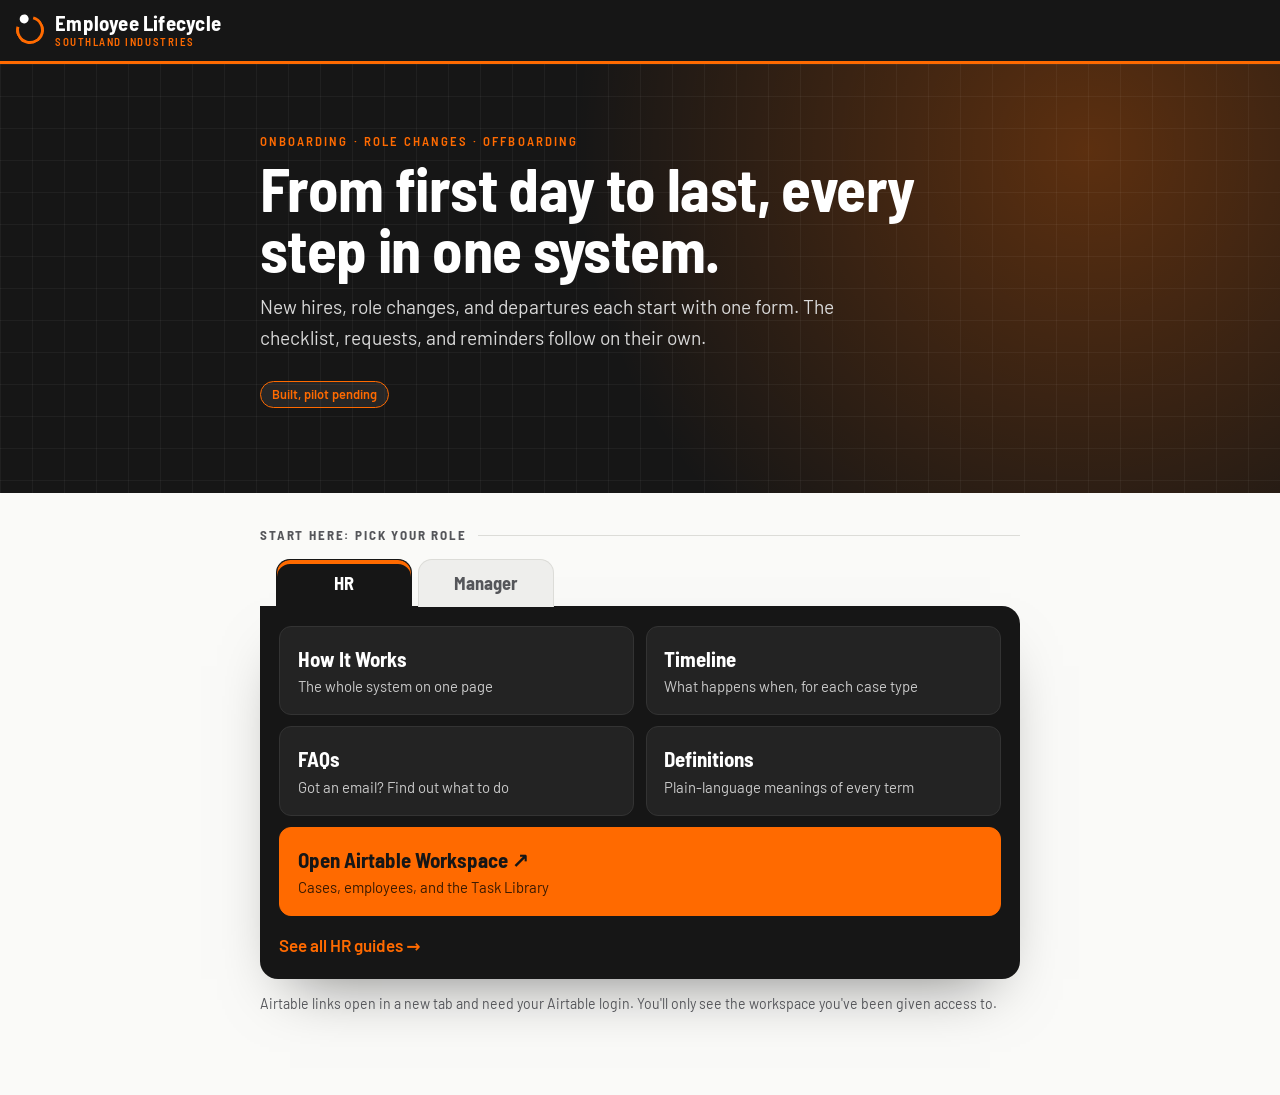
==== commit 68dae248: "Add files via upload" ====
--- a/index.html
+++ b/index.html
@@ -4,969 +4,91 @@
 <meta charset="UTF-8">
 <meta name="robots" content="noindex, nofollow">
 <meta name="viewport" content="width=device-width, initial-scale=1.0">
-<title>Crystal Jeffers · Systems & Workflow Design</title>
-<meta name="description" content="Crystal Jeffers: thoughtful systems that help a growing service team work consistently, stay connected and serve customers well.">
-<link rel="stylesheet" href="assets/style.css?v=21">
-<script>
-  /* Set up the My Focus fly-in before first paint. Safety net: if anything
-     goes wrong, the cards are revealed after 4 seconds regardless. */
-  document.documentElement.classList.add("js");
+<title>Employee Lifecycle Guides</title>
+<meta name="description" content="Southland employee lifecycle guides: onboarding, role changes, and offboarding.">
+<link rel="preconnect" href="https://fonts.googleapis.com">
+<link rel="preconnect" href="https://fonts.gstatic.com" crossorigin>
+<link href="https://fonts.googleapis.com/css2?family=Barlow:ital,wght@0,400;0,500;0,600;1,400&family=Barlow+Semi+Condensed:wght@500;600;700&display=swap" rel="stylesheet">
+<link rel="stylesheet" href="assets/style.css?v=22">
+</head>
+<body class="landing">
+<header class="topbar">
+  <a class="brand" href="index.html"><span class="brand-mark" aria-hidden="true"></span><span class="brand-text">Employee Lifecycle<small>Southland Industries</small></span></a>
+</header>
+<main>
+  <section class="hero">
+    <div class="hero-inner">
+      <p class="hero-kicker">Onboarding · Role changes · Offboarding</p>
+      <h1>From first day to last, every step in one system.</h1>
+      <p class="hero-sub">New hires, role changes, and departures each start with one form. The checklist, requests, and reminders follow on their own.</p>
+      <p><span class="status-pill">Built, pilot pending</span></p>
+    </div>
+  </section>
+
+  <h2 class="home-label binder-label">Start here: pick your role</h2>
+  <div class="binder">
+    <div class="binder-tabs" role="tablist" aria-label="Choose your role">
+      <button type="button" class="binder-tab" role="tab" id="tab-hr" aria-controls="panel-hr" aria-selected="true">HR</button>
+      <button type="button" class="binder-tab" role="tab" id="tab-manager" aria-controls="panel-manager" aria-selected="false" tabindex="-1">Manager</button>
+    </div>
+    <section class="folder-panel" id="panel-hr" role="tabpanel" aria-labelledby="tab-hr" tabindex="0">
+      <h3 class="folder-title">HR</h3>
+      <ul class="folder-links">
+        <li><a href="guide.html?role=hr&amp;file=guides%2Fhow-it-works.md"><strong>How It Works</strong><span>The whole system on one page</span></a></li>
+        <li><a href="guide.html?role=hr&amp;file=guides%2Ftimeline.md"><strong>Timeline</strong><span>What happens when, for each case type</span></a></li>
+        <li><a href="guide.html?role=hr&amp;file=guides%2Ffaq.md"><strong>FAQs</strong><span>Got an email? Find out what to do</span></a></li>
+        <li><a href="guide.html?role=hr&amp;file=guides%2Fdefinitions.md"><strong>Definitions</strong><span>Plain-language meanings of every term</span></a></li>
+        <li class="folder-app"><a href="https://airtable.com/appe3ibHthgBJFYUs/pagb67uM6Sj2c2F8r" target="_blank" rel="noopener"><strong>Open Airtable Workspace ↗</strong><span>Cases, employees, and the Task Library</span></a></li>
+      </ul>
+      <p class="folder-more"><a href="hr.html">See all HR guides &rarr;</a></p>
+    </section>
+    <section class="folder-panel" id="panel-manager" role="tabpanel" aria-labelledby="tab-manager" tabindex="0">
+      <h3 class="folder-title">Manager</h3>
+      <ul class="folder-links">
+        <li><a href="guide.html?role=manager&amp;file=guides%2Fhow-it-works.md"><strong>How It Works</strong><span>The whole system on one page</span></a></li>
+        <li><a href="guide.html?role=manager&amp;file=guides%2Ftimeline.md"><strong>Timeline</strong><span>What happens when, for each case type</span></a></li>
+        <li><a href="guide.html?role=manager&amp;file=guides%2Ffaq.md"><strong>FAQs</strong><span>Got an email? Find out what to do</span></a></li>
+        <li><a href="guide.html?role=manager&amp;file=guides%2Fdefinitions.md"><strong>Definitions</strong><span>Plain-language meanings of every term</span></a></li>
+        <li class="folder-app"><a href="https://airtable.com/appe3ibHthgBJFYUs/pagBMobE9qylDhqsc" target="_blank" rel="noopener"><strong>Open Airtable Workspace ↗</strong><span>Your team's steps, drafts, and settings</span></a></li>
+      </ul>
+      <p class="folder-more"><a href="manager.html">See all Manager guides &rarr;</a></p>
+    </section>
+  </div>
+    <p class="home-note">Airtable links open in a new tab and need your Airtable login. You'll only see the workspace you've been given access to.</p>
+
+  <script>
+  /* Binder tabs: click, or use the arrow keys, Home, and End. The chosen tab
+     is kept in the address (#manager) so a link can open straight to it. */
   (function () {
-    var calm = window.matchMedia && window.matchMedia("(prefers-reduced-motion: reduce)").matches;
-    if (!("IntersectionObserver" in window) || calm) return;
-    document.documentElement.classList.add("anim-ready");
-    setTimeout(function () {
-      var items = document.querySelectorAll(".pillars li");
-      for (var i = 0; i < items.length; i++) items[i].classList.add("flown");
-    }, 4000);
+    var tabs = Array.prototype.slice.call(document.querySelectorAll(".binder-tab"));
+    var panels = tabs.map(function (t) { return document.getElementById(t.getAttribute("aria-controls")); });
+    if (!tabs.length) return;
+    document.documentElement.classList.add("tabs-ready");
+    function pick(i, focus) {
+      tabs.forEach(function (t, k) {
+        var on = k === i;
+        t.setAttribute("aria-selected", on ? "true" : "false");
+        t.tabIndex = on ? 0 : -1;
+        panels[k].hidden = !on;
+      });
+      if (focus) tabs[i].focus();
+      if (history.replaceState) history.replaceState(null, "", i === 0 ? location.pathname : "#" + tabs[i].id.replace("tab-", ""));
+    }
+    tabs.forEach(function (t, i) {
+      t.addEventListener("click", function () { pick(i, false); });
+      t.addEventListener("keydown", function (e) {
+        var n = tabs.length, j = null;
+        if (e.key === "ArrowRight") j = (i + 1) % n;
+        else if (e.key === "ArrowLeft") j = (i - 1 + n) % n;
+        else if (e.key === "Home") j = 0;
+        else if (e.key === "End") j = n - 1;
+        if (j !== null) { e.preventDefault(); pick(j, true); }
+      });
+    });
+    var start = location.hash === "#manager" ? 1 : 0;
+    pick(start, false);
   })();
-</script>
-</head>
-<body>
-
-<header class="sticky">
-  <div class="top-row">
-    <div>
-      <h1><a class="home-link" href="index.html">Crystal Jeffers</a></h1>
-      <span class="role-tag">Systems &amp; workflow design</span>
-    </div>
-    <nav aria-label="Site">
-      <a href="index.html" aria-current="page">Portfolio</a>
-      <a href="about.html">About me</a>
-    </nav>
-  </div>
-</header>
-
-<!-- ===================== HERO BANNER ===================== -->
-<section class="hero-banner">
-  <div class="hero-inner">
-    <p class="kicker">Service Department · Southland Industries, Northern California</p>
-    <h2>Thoughtful systems that help a growing service team work as one.</h2>
-    <p>Southland's Northern California Service Department is growing, and every new hire, job and customer adds another hand-off to coordinate. I design tools and guides that keep that work consistent and connected across roles and departments, so the team can stay focused on excellent execution and an outstanding customer experience.</p>
-    <p class="hero-sub">I study how a team gets its work done, spot where time and information slip, and build the system that fixes it. The service manager invited me to help with start-up technician tracking, then with field procedures, then with onboarding. Each one builds on the last. <a class="hero-link" href="about.html">How I work &rarr;</a></p>
-  </div>
-</section>
-
-<main>
-
-  <!-- ===================== PROJECTS =====================
-       Card: text + buttons left, image right. A .rotator is the animated
-       "revolving door" thumbnail: add or remove .slide blocks freely; the
-       first slide shows if the script can't run. data-label is the page
-       name shown on the little caption chip.
-       Inside <details>: a folder of tabbed panels (<section class="card-panel"
-       data-label="Tab name">): The Challenge, What I Built, Details (bubbles
-       and skill tags), Business Impact, and Gallery (the carousel, copy a
-       <figure> to add a photo). site.js builds the tabs and the orange +
-       toggle beside the card's buttons. Clicking a card's thumbnail opens it
-       straight to Gallery, where photos open full size.
-       data-lens on each card lists the audience views it appears in; each
-       view's order and description live on its button in the lens bar. -->
-  <p class="section-label" id="work">Portfolio Work</p>
-  <div class="lens-bar" role="group" aria-label="Filter projects by what matters most to you">
-    <p class="lens-ask">See the work that matters most to you. Filter with the buttons below:</p>
-    <div class="lens-buttons">
-      <button type="button" class="lens" data-lens-id="all" aria-pressed="true"
-        data-note="All ten projects.">All work</button>
-      <button type="button" class="lens" data-lens-id="growth" aria-pressed="false"
-        data-order="lifecycle,dispatch,site-security,pm-parts,follow-ups,pm-reporting,database,dispatch-onboarding"
-        data-note="For leaders whose departments are growing: systems that let a team take on more people, more work and more customers without the coordination load growing at the same rate.">Managing growth</button>
-      <button type="button" class="lens" data-lens-id="operations" aria-pressed="false"
-        data-order="lifecycle,dispatch,site-security,follow-ups,pm-parts,migration,database,pm-reporting"
-        data-note="For leaders running the division: consistent hand-offs across HR, IT, Safety, Fleet and the field, and capacity that grows without adding coordination overhead.">Division operations</button>
-      <button type="button" class="lens" data-lens-id="people" aria-pressed="false"
-        data-order="dispatch-onboarding,lifecycle,sops,migration"
-        data-note="For leaders investing in people: new hires productive sooner, clear expectations by role, and knowledge that stays when people move on.">People &amp; onboarding</button>
-      <button type="button" class="lens" data-lens-id="systems" aria-pressed="false"
-        data-order="lifecycle,sops,dispatch,site-security,follow-ups,dispatch-onboarding,database"
-        data-note="For anyone weighing design and analysis skills: research with the people who do the work, information architecture, data modeling, and automation that keeps a person in the loop.">Systems &amp; UX design</button>
-    </div>
-    <p class="lens-note" aria-live="polite"></p>
-    <button type="button" class="lens-share" hidden>Copy a link to this view</button>
-  </div>
-  <div class="work-list">
-
-  <!-- 1. Employee Lifecycle System -->
-  <article class="project" id="lifecycle" data-lens="growth operations people systems">
-    <div class="card-top">
-      <div class="card-text">
-        <div class="project-head">
-          <h3>Employee Lifecycle System</h3>
-        </div>
-        <p class="meta-row"><span class="status-pill done">Archived</span><span class="improves">Cohesion · Efficiency</span></p>
-        <p class="lede">A complete management interface designed to automate routine steps, track case progress, and support faster turnaround for every new hire, role change, and departure.</p>
-        <div class="project-links">
-          <a class="btn btn-dark" href="https://crystal-jeffers.github.io/onboarding/" target="_blank" rel="noopener">View user guides ↗</a>
-          <a class="btn btn-light" href="https://crystal-jeffers.github.io/onboarding/guide.html?role=hr&amp;file=guides%2Fhow-it-works.md" target="_blank" rel="noopener">How it works ↗</a>
-        </div>
-      </div>
-      <div class="card-media rotator" role="group" aria-label="A walk through the HR workspace">
-        <div class="slide" data-label="HR Home"><img src="https://crystal-jeffers.github.io/onboarding/assets/img/hr/hr-home-dashboard.png" alt="HR home dashboard: active hires, overdue and due-soon steps" loading="lazy"></div>
-        <div class="slide" data-label="Upcoming Risk"><img src="https://crystal-jeffers.github.io/onboarding/assets/img/hr/hr-program-insights.png" alt="Program insights: hires starting soon who are not yet ready" loading="lazy"></div>
-        <div class="slide" data-label="Case Progress"><img src="https://crystal-jeffers.github.io/onboarding/assets/img/hr/hr-case-progress.png" alt="Case progress: each step, its owner and status" loading="lazy"></div>
-        <div class="slide" data-label="Task Library"><img src="https://crystal-jeffers.github.io/onboarding/assets/img/hr/hr-task-library.png" alt="The shared task library" loading="lazy"></div>
-        <div class="slide" data-label="New Hire Kickoff"><img src="https://crystal-jeffers.github.io/onboarding/assets/img/forms/form-new-hire-kickoff.png" alt="New Hire Kickoff form" loading="lazy"></div>
-        <div class="slide" data-label="New Hire Email"><img src="https://crystal-jeffers.github.io/onboarding/assets/img/emails/email-new-case.png" alt="Email telling a manager a new hire was added to their team" loading="lazy"></div>
-        <div class="slide" data-label="Manager Triage"><img src="https://crystal-jeffers.github.io/onboarding/assets/img/manager/mgr-triage-detail.png" alt="Manager triage board with a step opened in detail" loading="lazy"></div>
-        <div class="slide" data-label="Draft Queue"><img src="https://crystal-jeffers.github.io/onboarding/assets/img/manager/mgr-draft-draft.png" alt="A drafted request email open and ready to edit" loading="lazy"></div>
-      </div>
-    </div>
-
-    <details class="case">
-      <summary><span class="when-closed">Challenge, build &amp; impact</span><span class="when-open">Close</span></summary>
-      <div class="case-body">
-        <div class="card-folder">
-        <section class="card-panel" data-tab="challenge" data-label="The Challenge">
-          <h4 class="panel-title">The challenge</h4>
-          <p>Bringing on a new hire involves IT, Safety, Fleet, Facilities, Accounting, and sometimes the union hall. The steps were written down, but not who owned each one across teams. People relied on memory or assumption to know who handled what, which made it hard to follow up and work as a team to make sure every new hire was fully set up on day one. Role changes and departures raised the same coordination needs, with added care for confidentiality. With Workday still months away and the workforce changing, Start-Up and Service needed something to hold the process together in the meantime.</p>
-        </section>
-        <section class="card-panel" data-tab="built" data-label="What I Built">
-          <h4 class="panel-title">What I built</h4>
-          <p class="built-summary">Every team can see which steps it owns, and every step is tracked through to confirmation, so new hires are fully set up on day one without relying on memory.</p>
-        </section>
-        <section class="card-panel" data-tab="details" data-label="Details">
-          <h4 class="panel-title">Details</h4>
-          <ul class="build-list">
-          <li class="build-item"><strong>One engine, three case types</strong><span>Onboarding, role change, and offboarding each start with one form and build their own checklist from a shared step library, filtered by role, location, union, vehicle, and more.</span></li>
-          <li class="build-item"><strong>One owner per step</strong><span>Every hand-off is split into a request step and a confirmation step, so nothing stalls between teams.</span></li>
-          <li class="build-item"><strong>Automation with judgment</strong><span>Managers choose whether routine emails send for them or wait as drafts. Sensitive cases, like involuntary exits, always wait for a person.</span></li>
-          <li class="build-item"><strong>Docs for each audience</strong><span>A guide site with separate paths for HR and managers, a timeline, an FAQ keyed to every email, and plain-language definitions.</span></li>
-          </ul>
-          <ul class="tags" aria-label="Skills used">
-          <li>Requirements from stakeholder docs</li><li>Data model</li><li>Rules engine</li><li>Human-in-the-loop</li><li>Role-based UX</li><li>Documentation</li>
-        </ul>
-        </section>
-        <section class="card-panel" data-tab="impact" data-label="Business Impact">
-          <h4 class="panel-title">Business impact</h4>
-          <p>The Manager Workspace carried Start-Up and Service through a period of workforce changes, so new hires were set up on day one while the company prepared for Workday. Clear ownership turned the hand-offs between HR, IT, Safety, Fleet, and Accounting into one shared checklist that every team could see and follow up on. Now that Workday handles most of the tracking, drafting, and request emails, the system is archived. The HR side was a design exercise in how two systems can share one process without confusion, and that thinking about visibility and ownership carries into onboarding readiness today.</p>
-        </section>
-        <section class="card-panel" data-tab="media" data-label="Media">
-          <h4 class="panel-title">Media</h4>
-          <div class="media-set">
-        <div class="media-pane" data-pane="video" data-label="Video">
-          <h5 class="pane-title">Video</h5>
-          <div class="video-soon"><span class="video-soon-icon" aria-hidden="true"></span><strong>Video coming soon</strong><span>A walkthrough of a case, from the first form to the completion email.</span></div>
-        </div>
-        <div class="media-pane" data-pane="starting" data-label="Starting Cases">
-          <h5 class="pane-title">Starting Cases</h5>
-          <p class="pane-intro">Managers start every case with a form, and HR approves it before any steps go out.</p>
-          <div class="carousel" aria-label="Starting cases">
-          <div class="carousel-track" tabindex="0">
-            <figure><img src="https://crystal-jeffers.github.io/onboarding/assets/img/forms/form-new-hire-kickoff.png" alt="New Hire Kickoff form" loading="lazy"><figcaption>New hire: one short form with the start date, role, and location. Every step for that hire is built from those answers, so no one retypes the details.</figcaption></figure>
-            <figure><img src="https://crystal-jeffers.github.io/onboarding/assets/img/emails/email-new-case.png" alt="Email telling a manager a new hire was added to their team" loading="lazy"><figcaption>The hiring manager hears right away, with a link to their steps, so they know what is coming before day one.</figcaption></figure>
-            <figure><img src="https://crystal-jeffers.github.io/onboarding/assets/img/forms/form-role-change.png" alt="Role Change form" loading="lazy"><figcaption>Role change: the manager picks the employee, and their current role, department, and manager fill in on their own. The manager only enters what is changing.</figcaption></figure>
-            <figure><img src="https://crystal-jeffers.github.io/onboarding/assets/img/emails/email-role-change-review.png" alt="Role change review email sent to HR" loading="lazy"><figcaption>HR approves before anything moves. The review email lists exactly what is changing, and no steps go out until HR marks it approved.</figcaption></figure>
-            <figure><img src="https://crystal-jeffers.github.io/onboarding/assets/img/forms/form-offboarding.png" alt="Offboarding form" loading="lazy"><figcaption>Departure: the manager starts it the same way, with the employee and their last day. HR adds separation notes, approves, and the offboarding steps go out.</figcaption></figure>
-          </div>
-          </div>
-        </div>
-        <div class="media-pane" data-pane="tracking" data-label="Tracking Cases">
-          <h5 class="pane-title">Tracking Cases</h5>
-          <p class="pane-intro">Once a case is approved, every step has an owner and a due date. Here is how a manager keeps up, from the first notice to the finish.</p>
-          <div class="carousel" aria-label="Tracking cases">
-          <div class="carousel-track" tabindex="0">
-            <figure><img src="https://crystal-jeffers.github.io/onboarding/assets/img/manager/mgr-dashboard.png" alt="Manager dashboard with hire progress" loading="lazy"><figcaption>Manager dashboard: active hires, overdue steps, steps due soon, and drafts ready to send, with each hire's progress bar below.</figcaption></figure>
-            <figure><img src="https://crystal-jeffers.github.io/onboarding/assets/img/manager/mgr-triage-detail.png" alt="Manager triage board with a step opened in detail" loading="lazy"><figcaption>Triage: the manager's own steps, sorted by status. One click opens a step with its instructions and notes.</figcaption></figure>
-            <figure><img src="https://crystal-jeffers.github.io/onboarding/assets/img/manager/mgr-draft-queue.png" alt="Draft queue of pre-written requests" loading="lazy"><figcaption>Draft queue: requests to other teams, like building access or a mobile device, come pre-written. The manager reviews and sends instead of starting from scratch.</figcaption></figure>
-            <figure><img src="https://crystal-jeffers.github.io/onboarding/assets/img/manager/mgr-quick-deploy.png" alt="Quick Deploy list of drafts by start date" loading="lazy"><figcaption>Quick Deploy: every draft for upcoming starts in one list, so a whole week of requests goes out in a few clicks.</figcaption></figure>
-            <figure><img src="https://crystal-jeffers.github.io/onboarding/assets/img/emails/email-hr-remind-manager.png" alt="HR check-in email listing overdue steps" loading="lazy"><figcaption>Overdue email: a check-in lists everything overdue on the team's cases, and who is responsible for each step.</figcaption></figure>
-            <figure><img src="https://crystal-jeffers.github.io/onboarding/assets/img/manager/mgr-overdue.png" alt="Overdue tasks grouped by hire" loading="lazy"><figcaption>Overdue tasks: the same list inside the workspace, grouped by hire, so steps get closed out right there.</figcaption></figure>
-            <figure><img src="https://crystal-jeffers.github.io/onboarding/assets/img/hr/hr-case-progress.png" alt="Case progress: each step, its owner and status" loading="lazy"><figcaption>Case progress: every step for one hire, its owner, and its status, so anyone can see what is left without asking.</figcaption></figure>
-            <figure><img src="https://crystal-jeffers.github.io/onboarding/assets/img/manager/mgr-email-settings.png" alt="Manager email settings" loading="lazy"><figcaption>Email settings: each manager chooses which notices they get. Security and audit emails always stay on.</figcaption></figure>
-            <figure><img src="https://crystal-jeffers.github.io/onboarding/assets/img/emails/email-case-complete.png" alt="Case complete email" loading="lazy"><figcaption>Complete: when every step is done, the case closes and a confirmation goes out.</figcaption></figure>
-          </div>
-          </div>
-        </div>
-        <div class="media-pane" data-pane="hr" data-label="HR Oversight">
-          <h5 class="pane-title">HR Oversight</h5>
-          <p class="pane-intro">HR sees every case at once, and keeps the step library current.</p>
-          <div class="carousel" aria-label="HR oversight">
-          <div class="carousel-track" tabindex="0">
-            <figure><img src="https://crystal-jeffers.github.io/onboarding/assets/img/hr/hr-home-dashboard.png" alt="HR home dashboard: active hires, overdue and due-soon steps" loading="lazy"><figcaption>HR home: every open case, and what is overdue, in one view.</figcaption></figure>
-            <figure><img src="https://crystal-jeffers.github.io/onboarding/assets/img/hr/hr-program-insights.png" alt="Program insights: hires starting soon who are not yet ready" loading="lazy"><figcaption>Upcoming risk: hires starting soon whose steps are behind, flagged before day one.</figcaption></figure>
-            <figure><img src="https://crystal-jeffers.github.io/onboarding/assets/img/hr/hr-task-library.png" alt="The shared task library" loading="lazy"><figcaption>The shared step library HR maintains. Every new case is built from it.</figcaption></figure>
-          </div>
-          </div>
-        </div>
-          </div>
-        </section>
-        </div>
-      </div>
-    </details>
-  </article>
-
-  <!-- 2. Start-Up Tracking & Dispatch -->
-  <article class="project" id="dispatch" data-lens="growth operations systems">
-    <div class="card-top">
-      <div class="card-text">
-        <div class="project-head">
-          <h3>Start-Up Tracking &amp; Dispatch</h3>
-        </div>
-        <p class="meta-row"><span class="status-pill live">In Use</span><span class="improves">Cohesion · Access</span></p>
-        <p class="lede">A shared scheduling board for the Start-Up crew that tracks every job and accounts for each technician's union holidays, so scheduling stays consistent as the crew grows.</p>
-        <div class="project-links">
-          <a class="btn btn-dark" href="https://crystal-jeffers.github.io/start-up-procedures/supervisor.html" target="_blank" rel="noopener">Supervisor guide ↗</a>
-        </div>
-      </div>
-      <div class="card-media rotator" role="group" aria-label="A walk through the dispatch board">
-        <div class="slide" data-label="Timeline"><img src="https://crystal-jeffers.github.io/start-up-procedures/assets/img/supervisor/timeline-overview.png" alt="Dispatch timeline of each technician's jobs" loading="lazy"></div>
-        <div class="slide" data-label="Calendar"><img src="https://crystal-jeffers.github.io/start-up-procedures/assets/img/supervisor/calendar-holiday.png" alt="Calendar with a union holiday conflict flagged" loading="lazy"></div>
-        <div class="slide" data-label="Job Tracker"><img src="https://crystal-jeffers.github.io/start-up-procedures/assets/img/supervisor/job-tracker.png" alt="Job tracker cards with phase and schedule status" loading="lazy"></div>
-        <div class="slide" data-label="Job Detail"><img src="https://crystal-jeffers.github.io/start-up-procedures/assets/img/supervisor/job-tracker-detail.png" alt="One job opened with progress, deadline and contacts" loading="lazy"></div>
-        <div class="slide" data-label="Checklist"><img src="https://crystal-jeffers.github.io/start-up-procedures/assets/img/supervisor/job-checklist.png" alt="Start-up checklist for a job" loading="lazy"></div>
-      </div>
-    </div>
-
-    <details class="case">
-      <summary><span class="when-closed">Challenge, build &amp; impact</span><span class="when-open">Close</span></summary>
-      <div class="case-body">
-        <div class="card-folder">
-        <section class="card-panel" data-tab="challenge" data-label="The Challenge">
-          <h4 class="panel-title">The challenge</h4>
-          <p>Crew schedules and job status lived in a monthly spreadsheet. It was time-consuming to update, hard to view at a glance, difficult to search, visually overwhelming, and not viewable on mobile. It offered limited functions and awkward back-end upkeep, and union holidays, which vary by local and agreement, were all tracked by hand. Checking one technician's availability meant cross-referencing on the fly.</p>
-        </section>
-        <section class="card-panel" data-tab="built" data-label="What I Built">
-          <h4 class="panel-title">What I built</h4>
-          <p class="built-summary">The spreadsheet became a live board: supervisors plan, track, and adjust the whole crew in one place, and every technician sees their own schedule from a phone.</p>
-        </section>
-        <section class="card-panel" data-tab="details" data-label="Details">
-          <h4 class="panel-title">Details</h4>
-          <ul class="build-list">
-          <li class="build-item"><strong>The whole crew at a glance</strong><span>Timeline view: one row per technician and one bar per assignment, color-coded by union. Gaps, overlaps, and open capacity show up before a date is committed.</span></li>
-          <li class="build-item"><strong>Coverage by date</strong><span>Calendar view: filter to see who's out and when, so coverage for a holiday week or a long job is clear before it's booked.</span></li>
-          <li class="build-item"><strong>Every job's progress, without a phone call</strong><span>Job tracker: phase, schedule status, deadline, and contacts on every job, each with its own start-up checklist, so progress is visible without asking for an update.</span></li>
-          <li class="build-item"><strong>Holidays that fill themselves in</strong><span>Each technician's own local's paid holidays and off days are added automatically, about 90 days ahead. New crew members get theirs the moment they're added.</span></li>
-          <li class="build-item"><strong>Conflicts caught at booking</strong><span>If a job lands on someone's holiday, a warning appears right on the assignment and clears when the job moves. The supervisor still makes the final call.</span></li>
-          <li class="build-item"><strong>A view-only board in every pocket</strong><span>Technicians open a read-only live feed on their phones that shows only their own assignments. They always see the current schedule, and the board stays accurate because only the supervisor edits it.</span></li>
-          <li class="build-item"><strong>Two weeks of coverage, planned ahead</strong><span>Built with the superintendents: a labor forecasting board looks two weeks out, flags any job without a crew and any technician without work, and lets the supervisor fill the gap in one click.</span></li>
-          <li class="build-item"><strong>Next week, in their inbox every Friday</strong><span>An automated email every Friday afternoon lists each technician's jobs for the coming week, so Monday starts with a plan instead of a phone call.</span></li>
-          </ul>
-          <ul class="tags" aria-label="Skills used">
-          <li>Spreadsheet-to-database migration</li><li>Rules modeling</li><li>Scheduling UX</li><li>Exception handling</li><li>Mobile access</li><li>Automated email</li>
-        </ul>
-        </section>
-        <section class="card-panel" data-tab="impact" data-label="Business Impact">
-          <h4 class="panel-title">Business impact</h4>
-          <p>After one demo, the superintendents and service manager adopted the board on the spot, and it is now how the Start-Up crew is scheduled. Scheduling moved from manual upkeep to a board that maintains itself, so supervisor time goes to planning the work instead of updating cells. Technicians see their own schedule anytime and get next week's plan every Friday, which cuts the calls and texts that used to fill the gaps. Holiday conflicts are caught at booking instead of on the day, avoiding last-minute reschedules with customers. And the board grows with the crew: at launch, 132 holiday entries for 16 union technicians, with new crew members added automatically. The labor forecasting board, built with the superintendents, keeps every job and every technician covered two weeks into the future.</p>
-        </section>
-        <section class="card-panel" data-tab="media" data-label="Media">
-          <h4 class="panel-title">Media</h4>
-          <div class="media-set">
-        <div class="media-pane" data-pane="video" data-label="Video">
-          <h5 class="pane-title">Video</h5>
-          <div class="video-soon"><span class="video-soon-icon" aria-hidden="true"></span><strong>Video coming soon</strong><span>A walkthrough of booking and moving a crew on the dispatch board.</span></div>
-        </div>
-        <div class="media-pane" data-pane="gallery" data-label="Gallery">
-          <h5 class="pane-title">Gallery</h5>
-          <div class="carousel" aria-label="Dispatch board screenshots">
-          <div class="carousel-track" tabindex="0">
-            <figure><img src="https://crystal-jeffers.github.io/start-up-procedures/assets/img/supervisor/timeline-overview.png" alt="Dispatch timeline" loading="lazy"><figcaption>Timeline: the whole crew at a glance.</figcaption></figure>
-            <figure><img src="https://crystal-jeffers.github.io/start-up-procedures/assets/img/supervisor/calendar-filter-out.png" alt="Dispatch calendar filtered to show who is out" loading="lazy"><figcaption>Calendar filtered to who's out, and when.</figcaption></figure>
-            <figure><img src="https://crystal-jeffers.github.io/start-up-procedures/assets/img/supervisor/calendar-holiday.png" alt="Dispatch calendar with a holiday conflict warning" loading="lazy"><figcaption>A job that overlaps a union holiday is flagged right on the assignment.</figcaption></figure>
-            <figure><img src="https://crystal-jeffers.github.io/start-up-procedures/assets/img/supervisor/job-tracker.png" alt="Job tracker gallery" loading="lazy"><figcaption>Job tracker: phase and schedule status for every job.</figcaption></figure>
-            <figure><img src="https://crystal-jeffers.github.io/start-up-procedures/assets/img/supervisor/job-checklist.png" alt="Job checklist" loading="lazy"><figcaption>Each job carries its own start-up checklist.</figcaption></figure>
-            <figure><img src="https://crystal-jeffers.github.io/start-up-procedures/assets/img/supervisor/holidays-list.png" alt="Holiday list by union local" loading="lazy"><figcaption>Holiday rules by local, maintained in one list.</figcaption></figure>
-            <figure><img src="https://crystal-jeffers.github.io/start-up-procedures/assets/img/supervisor/my-schedule-email.png" alt="Weekly schedule email to a technician" loading="lazy"><figcaption>Every Friday, each technician gets next week's schedule by email.</figcaption></figure>
-          </div>
-          </div>
-        </div>
-          </div>
-        </section>
-        </div>
-      </div>
-    </details>
-  </article>
-
-  <!-- 3. Security & Reliability Hardening -->
-  <article class="project" id="site-security" data-lens="growth operations systems">
-    <div class="card-top">
-      <div class="card-text">
-        <div class="project-head">
-          <h3>Security &amp; Reliability Hardening</h3>
-        </div>
-        <p class="meta-row"><span class="status-pill live">In Use</span><span class="improves">Access · Cohesion</span></p>
-        <p class="lede">The safeguards behind the Dispatch Hub, Start-Up SOPs, and Employee Lifecycle sites: every control mapped to a type of risk, an IT-style security review, and a costed plan for private hosting as the team grows.</p>
-        <div class="project-links">
-          <a class="btn btn-dark" href="assets/docs/internal-sites-security-plan.pdf" target="_blank" rel="noopener">View the security plan ↗</a>
-        </div>
-      </div>
-      <div class="card-media rotator" role="group" aria-label="Risk framework, IT security review, and page history">
-        <div class="slide" data-label="Risk framework"><img src="assets/img/security/security-risk-framework.png" alt="Nine risk categories, each with its question and the controls that answer it" loading="lazy"></div>
-        <div class="slide" data-label="IT review"><img src="assets/img/security/security-it-review.png" alt="IT security review: 19 checks in place, 3 that need GitHub Enterprise, 1 that needs private hosting" loading="lazy"></div>
-        <div class="slide" data-label="Audit trail"><img src="assets/img/security/security-audit-trail.png" alt="Page history showing a blocked save, the corrected save, a before-and-after edit, and restore buttons" loading="lazy"></div>
-      </div>
-    </div>
-
-    <details class="case">
-      <summary><span class="when-closed">Challenge, build &amp; impact</span><span class="when-open">Close</span></summary>
-      <div class="case-body">
-        <div class="card-folder">
-        <section class="card-panel" data-tab="challenge" data-label="The Challenge">
-          <h4 class="panel-title">The challenge</h4>
-          <p>The sites debuted in a private demo with the service manager and field supervisors. They loved them right away and wanted to put them into use. Before the first day of official use, I proactively worked through what an IT team would want to see: who can edit, what belongs on a public page, and what happens when something goes wrong. The goal was quality and integrity from day one, on a free plan, with a clear path for when the company is ready to fund private hosting.</p>
-        </section>
-        <section class="card-panel" data-tab="built" data-label="What I Built">
-          <h4 class="panel-title">What I built</h4>
-          <p class="built-summary">I treated the sites like any internal system an IT team would review, and built each control around a type of risk instead of a checklist alone. If one control misses, another catches it.</p>
-        </section>
-        <section class="card-panel" data-tab="details" data-label="Details">
-          <h4 class="panel-title">Details</h4>
-          <ul class="build-list">
-          <li class="build-item"><strong>Integrity</strong><span>Every save is signed by the editor, checked automatically, and reversible in one click. Broken or unsafe changes never go live.</span></li>
-          <li class="build-item"><strong>Confidentiality</strong><span>A classification rule decides what belongs on a page and what stays on SharePoint. Screenshots use anonymized sample data, and the publish check blocks phone numbers and emails.</span></li>
-          <li class="build-item"><strong>Identity and access</strong><span>A company-owned organization, required two-step sign-in, edit-only rights, same-day removal, and a quarterly access review.</span></li>
-          <li class="build-item"><strong>Supply chain</strong><span>Outside code is pinned, integrity-checked, and served from the site itself, with alerts for known vulnerabilities.</span></li>
-          <li class="build-item"><strong>People and process</strong><span>Plain-language error messages and an editor guide, so a blocked save tells the editor exactly how to fix it.</span></li>
-          <li class="build-item"><strong>Continuity and scale</strong><span>Ownership sits with the company, with two owners and written guides. Capacity math and four costed hosting options show what changes as the team grows.</span></li>
-        </ul>
-          <ul class="tags" aria-label="Skills used">
-          <li>Risk assessment</li><li>Security controls</li><li>Access management</li><li>Change control</li><li>Vendor evaluation</li><li>Cost modeling</li>
-        </ul>
-        </section>
-        <section class="card-panel" data-tab="impact" data-label="Business Impact">
-          <h4 class="panel-title">Business impact</h4>
-          <p>19 of 23 IT security checks are met on the free plan, at $0. The other four are mapped to paid hosting, with a funding plan that compares four options. The cheapest gives company sign-in for $0, against about $3,500 a year for GitHub Enterprise at the same team size. Capacity math puts plan limits in plain terms: a 14-person team could publish about 1,000 edits a month on the free private tier.</p>
-        </section>
-        <section class="card-panel" data-tab="media" data-label="Media">
-          <h4 class="panel-title">Media</h4>
-          <div class="media-set">
-        <div class="media-pane" data-pane="video" data-label="Video">
-          <h5 class="pane-title">Video</h5>
-          <div class="video-soon"><span class="video-soon-icon" aria-hidden="true"></span><strong>Video coming soon</strong><span>A walkthrough of a blocked save, the fix, and a one-click restore.</span></div>
-        </div>
-        <div class="media-pane" data-pane="gallery" data-label="Gallery">
-          <h5 class="pane-title">Gallery</h5>
-          <div class="carousel" aria-label="Security plan visuals">
-          <div class="carousel-track" tabindex="0">
-            <figure><img src="assets/img/security/security-risk-framework.png" alt="Nine risk categories, each with its question and the controls that answer it" loading="lazy"><figcaption>Risk framework: nine categories, each with the question it asks and the controls that answer it.</figcaption></figure>
-            <figure><img src="assets/img/security/security-it-review.png" alt="IT security review status bar and key checks" loading="lazy"><figcaption>IT security review: 23 checks an IT team would confirm. 19 are in place on the free plan, and the rest are mapped to paid hosting.</figcaption></figure>
-            <figure><img src="assets/img/security/security-audit-trail.png" alt="Page history with a blocked save, the corrected save, and restore buttons" loading="lazy"><figcaption>Audit trail: every save shows who made it and what changed. A save with a phone number is blocked with fix steps, and any version restores in one click. Names are samples.</figcaption></figure>
-          </div>
-          </div>
-        </div>
-          </div>
-        </section>
-        </div>
-      </div>
-    </details>
-  </article>
-
-  <!-- 4. Start-Up Procedures Site -->
-  <article class="project" id="sops" data-lens="people systems">
-    <div class="card-top">
-      <div class="card-text">
-        <div class="project-head">
-          <h3>Start-Up Procedures Site</h3>
-        </div>
-        <p class="meta-row"><span class="status-pill live">In Use</span><span class="improves">Access</span></p>
-        <p class="lede">Start-up procedures reorganized into a phone-friendly site, with a focused view for each role so technicians can find their steps right from the field.</p>
-        <div class="project-links">
-          <a class="btn btn-dark" href="https://crystal-jeffers.github.io/start-up-procedures/" target="_blank" rel="noopener">Open the site ↗</a>
-        </div>
-      </div>
-      <figure class="card-media">
-        <img src="assets/img/sops/now-three-views.png" alt="Three phone screens: the apprentice, technician, and lead technician home pages" loading="lazy">
-      </figure>
-    </div>
-
-    <details class="case">
-      <summary><span class="when-closed">Challenge, build &amp; impact</span><span class="when-open">Close</span></summary>
-      <div class="case-body">
-        <div class="card-folder">
-        <section class="card-panel" data-tab="challenge" data-label="The Challenge">
-          <h4 class="panel-title">The challenge</h4>
-          <p>The start-up procedures lived in a thorough 12-page document written for every role at once, and nobody was reading it. It wasn't easy to reach on a job site, copies drifted out of date, and dense paragraphs meant high cognitive load and low retention. Finding one detail took a time-consuming search, and the important steps didn't jump out. The team needed a way to relay these details that people would actually use and actually read.</p>
-        </section>
-        <section class="card-panel" data-tab="built" data-label="What I Built">
-          <h4 class="panel-title">What I built</h4>
-          <p class="built-summary">A technician on a job site can find their own steps in seconds, on a phone, without calling the office.</p>
-        </section>
-        <section class="card-panel" data-tab="details" data-label="Details">
-          <h4 class="panel-title">Details</h4>
-          <ul class="build-list">
-          <li class="build-item"><strong>Role-based views</strong><span>Apprentices, technicians, lead technicians, and supervisors each see their own procedures first.</span></li>
-          <li class="build-item"><strong>Built to be scanned on site</strong><span>Large text that respects phone settings, collapsible sections, jump-to navigation, and chunked checklists.</span></li>
-          <li class="build-item"><strong>One current version</strong><span>Procedures live online in one place, so everyone reads the same steps and every update reaches every role at once, instead of copies drifting apart.</span></li>
-          </ul>
-          <ul class="tags" aria-label="Skills used">
-          <li>Information architecture</li><li>Content design</li><li>Mobile-first</li><li>Accessibility</li><li>Docs-as-code</li>
-        </ul>
-        </section>
-        <section class="card-panel" data-tab="impact" data-label="Business Impact">
-          <h4 class="panel-title">Business impact</h4>
-          <p>Helps people understand what's expected of them to succeed in their role, right from the field. Procedures people actually read are procedures people actually follow: fewer missed steps, less time spent searching, and new hires learning the same current steps from day one.</p>
-        </section>
-        <section class="card-panel" data-tab="media" data-label="Media">
-          <h4 class="panel-title">Media</h4>
-          <div class="media-set">
-        <div class="media-pane" data-pane="video" data-label="Video">
-          <h5 class="pane-title">Video</h5>
-          <div class="video-soon"><span class="video-soon-icon" aria-hidden="true"></span><strong>Video coming soon</strong><span>A walkthrough of the site from a technician's phone.</span></div>
-        </div>
-        <div class="media-pane" data-pane="early" data-label="Early Iterations">
-          <h5 class="pane-title">Early Iterations</h5>
-          <p class="pane-intro">Each pair shows the first version on the left and today's version on the right.</p>
-          <div class="carousel compare-carousel" aria-label="Before and after">
-          <div class="carousel-track" tabindex="0">
-            <figure class="compare">
-              <div class="compare-pair">
-                <div class="compare-side"><span class="compare-tag">Before</span><img src="assets/img/sops/desktop-roles.png" alt="Earlier start page with three role links" loading="lazy"></div>
-                <span class="compare-arrow" aria-hidden="true">→</span>
-                <div class="compare-side is-after"><span class="compare-tag">After</span><img src="assets/img/sops/now-roles.png" alt="Current start page" loading="lazy"></div>
-              </div>
-              <figcaption><strong>Start page.</strong> A plain list of three roles became a home page with each role's view, the supervisor's tools, and the five stages of a job.</figcaption>
-            </figure>
-            <figure class="compare">
-              <div class="compare-pair">
-                <div class="compare-side"><span class="compare-tag">Before</span><img src="assets/img/sops/desktop-three-views.png" alt="Earlier role views on phones" loading="lazy"></div>
-                <span class="compare-arrow" aria-hidden="true">→</span>
-                <div class="compare-side is-after"><span class="compare-tag">After</span><img src="assets/img/sops/now-three-views.png" alt="Current role views on phones" loading="lazy"></div>
-              </div>
-              <figcaption><strong>Role views.</strong> Each role still sees its own procedures first, and now gets search and a step count on every card.</figcaption>
-            </figure>
-            <figure class="compare">
-              <div class="compare-pair">
-                <div class="compare-side"><span class="compare-tag">Before</span><img src="assets/img/sops/desktop-field-tasking.png" alt="Earlier Field Tasking numbered list" loading="lazy"></div>
-                <span class="compare-arrow" aria-hidden="true">→</span>
-                <div class="compare-side is-after"><span class="compare-tag">After</span><img src="assets/img/sops/now-field-tasking.png" alt="Current Field Tasking checklist" loading="lazy"></div>
-              </div>
-              <figcaption><strong>Field Tasking.</strong> A numbered list became a checklist that saves each technician's progress on their device.</figcaption>
-            </figure>
-            <figure class="compare">
-              <div class="compare-pair">
-                <div class="compare-side"><span class="compare-tag">Before</span><img src="assets/img/sops/desktop-lifecycle.png" alt="Earlier Start-Up Lifecycle text boxes" loading="lazy"></div>
-                <span class="compare-arrow" aria-hidden="true">→</span>
-                <div class="compare-side is-after"><span class="compare-tag">After</span><img src="assets/img/sops/now-lifecycle.png" alt="Current Start-Up Lifecycle stages" loading="lazy"></div>
-              </div>
-              <figcaption><strong>Start-Up Lifecycle.</strong> Stacked text boxes became five named stages, each with its own steps.</figcaption>
-            </figure>
-            <figure class="compare">
-              <div class="compare-pair">
-                <div class="compare-side"><span class="compare-tag">Before</span><img src="assets/img/sops/desktop-best-safety.png" alt="Earlier Best Practices with Safety open" loading="lazy"></div>
-                <span class="compare-arrow" aria-hidden="true">→</span>
-                <div class="compare-side is-after"><span class="compare-tag">After</span><img src="assets/img/sops/now-best-practices.png" alt="Current Best Practices with key numbers" loading="lazy"></div>
-              </div>
-              <figcaption><strong>Best Practices.</strong> Collapsed sections now sit under the key numbers, so the most-asked answers show first.</figcaption>
-            </figure>
-          </div>
-          </div>
-        </div>
-        <div class="media-pane" data-pane="final" data-label="Final Product">
-          <h5 class="pane-title">Final Product</h5>
-          <div class="carousel" aria-label="Procedures site screenshots">
-          <div class="carousel-track" tabindex="0">
-            <figure><img src="assets/img/sops/now-roles.png" alt="Current start page with supervisor tools, the five stages of a job, and a link to each role's view" loading="lazy"><figcaption>Today: the start page leads with the supervisor's tools, the five stages of a job, and a link to each role's view.</figcaption></figure>
-            <figure><img src="assets/img/sops/now-three-views.png" alt="Apprentice, Technician, and Lead Technician home pages on phones" loading="lazy"><figcaption>Today: each role's home page leads with its most relevant procedures, with search and a step count on every card.</figcaption></figure>
-            <figure><img src="assets/img/sops/now-field-tasking.png" alt="Field Tasking as a checklist with progress saved on the device" loading="lazy"><figcaption>Today: Field Tasking is a checklist technicians tick off as they go, saved on their device.</figcaption></figure>
-            <figure><img src="assets/img/sops/now-lifecycle.png" alt="Start-Up Lifecycle with five named stages" loading="lazy"><figcaption>Today: the Start-Up Lifecycle walks through five named stages, one at a time.</figcaption></figure>
-            <figure><img src="assets/img/sops/now-best-practices.png" alt="Best Practices with key numbers above numbered sections" loading="lazy"><figcaption>Today: Best Practices opens with the numbers to know, above numbered sections.</figcaption></figure>
-          </div>
-          </div>
-        </div>
-          </div>
-        </section>
-        </div>
-      </div>
-    </details>
-  </article>
-
-  <!-- 5. Dispatch Onboarding Hub -->
-  <article class="project" id="dispatch-onboarding" data-lens="growth people systems">
-    <div class="card-top">
-      <div class="card-text">
-        <div class="project-head">
-          <h3>Dispatch Onboarding Hub</h3>
-        </div>
-        <p class="meta-row"><span class="status-pill live">In Use</span><span class="improves">Access · Cohesion</span></p>
-        <p class="lede">A task-based onboarding path and knowledge base for new dispatchers, organized by job lifecycle stage so new team members learn the tasks and the big picture together. Now a searchable website, the Dispatch Hub.</p>
-        <div class="project-links">
-          <a class="btn btn-dark" href="https://crystal-jeffers.github.io/dispatch-hub/" target="_blank" rel="noopener">Open the Dispatch Hub ↗</a>
-        </div>
-      </div>
-      <div class="card-media rotator" role="group" aria-label="A walk through the Dispatch Hub">
-        <div class="slide" data-label="Search"><img src="assets/img/dispatch-onboarding/01a-search-menu-open.png" alt="Dispatch Hub home page with a live search for cost code" loading="lazy"></div>
-        <div class="slide" data-label="Your First Month"><img src="assets/img/dispatch-onboarding/02-first-month-progress.png" alt="Week one checklist with a progress bar" loading="lazy"></div>
-        <div class="slide" data-label="Check Yourself"><img src="assets/img/dispatch-onboarding/04-check-yourself.png" alt="Self-check quiz with the right answer and the reasoning shown" loading="lazy"></div>
-        <div class="slide" data-label="Completion Checklist"><img src="assets/img/dispatch-onboarding/05-job-completion-checklist.png" alt="Job completion checklist with items ticked" loading="lazy"></div>
-        <div class="slide" data-label="Email Templates"><img src="assets/img/dispatch-onboarding/08-email-templates-copied.png" alt="Email templates with a Copy button" loading="lazy"></div>
-        <div class="slide" data-label="Before: OneNote"><img src="assets/img/dispatch-onboarding/early/onenote-collage.png" alt="Three earlier OneNote pages layered on top of one another" loading="lazy"></div>
-      </div>
-    </div>
-
-    <details class="case">
-      <summary><span class="when-closed">Challenge, build &amp; impact</span><span class="when-open">Close</span></summary>
-      <div class="case-body">
-        <div class="card-folder">
-        <section class="card-panel" data-tab="challenge" data-label="The Challenge">
-          <h4 class="panel-title">The challenge</h4>
-          <p>Dispatch reference material lived across OneNote pages written for people who already knew the work. Some pages were brief or still in progress, and the department was changing platforms at the same time. The Service Business Supervisor expected it would take three months to get a new dispatcher onboarded.</p>
-        </section>
-        <section class="card-panel" data-tab="built" data-label="What I Built">
-          <h4 class="panel-title">What I built</h4>
-          <p class="built-summary">A new dispatcher can learn the role in the order the work happens and find answers on their own, so experienced staff stay on the work. It started as a Word guide, became a linked PDF, and is now a searchable website anyone on the team can update.</p>
-        </section>
-        <section class="card-panel" data-tab="details" data-label="Details">
-          <h4 class="panel-title">Details</h4>
-          <ul class="build-list">
-          <li class="build-item"><strong>Onboarding checklist</strong><span>High-level onboarding topics covered in a structured, workflow-first order.</span></li>
-          <li class="build-item"><strong>Onboarding guide</strong><span>Process maps, escalation chains, policies, how-tos, and troubleshooting, organized by job lifecycle stage and task. Internal links let it navigate like a knowledge center.</span></li>
-          <li class="build-item"><strong>A reference folder</strong><span>This year's union holidays, labor rates, accounting codes, and service forms, all in one place.</span></li>
-          <li class="build-item"><strong>The Dispatch Hub</strong><span>The guide rebuilt as a website: 58 active articles with search, a four-week path with saved checklists, a self-check quiz, copy-ready email templates, and an archive that legacy steps move into on their own.</span></li>
-          <li class="build-item"><strong>Easy to keep current</strong><span>Every page is plain text that anyone can edit, with a built-in writing guide. Sensitive details stay in SharePoint, one click away behind a Southland login.</span></li>
-        </ul>
-          <ul class="tags" aria-label="Skills used">
-          <li>Learning experience design</li><li>Task-based scaffolding</li><li>Information architecture</li><li>Knowledge management</li><li>Docs-as-code</li><li>Search and navigation</li>
-        </ul>
-        </section>
-        <section class="card-panel" data-tab="impact" data-label="Business Impact">
-          <h4 class="panel-title">Business impact</h4>
-          <p>Supports the goal of enhancing onboarding and ongoing support as new hires learn the NorCal Way. The Service Business Supervisor expected onboarding a new dispatcher to take three months. After three weeks with this guide, our newest dispatcher was feeling confident and supported. A structured path replaces piecing pages together, every new hire gets the same foundation in both the tasks and the bigger picture, and experienced staff get their time back.</p>
-        </section>
-        <section class="card-panel" data-tab="media" data-label="Media">
-          <h4 class="panel-title">Media</h4>
-          <div class="media-set">
-        <div class="media-pane" data-pane="video" data-label="Video">
-          <h5 class="pane-title">Video</h5>
-          <div class="video-soon"><span class="video-soon-icon" aria-hidden="true"></span><strong>Video coming soon</strong><span>A walkthrough of a new dispatcher's first week in the Hub.</span></div>
-        </div>
-        <div class="media-pane" data-pane="early" data-label="Early Iterations">
-          <h5 class="pane-title">Early Iterations</h5>
-          <div class="carousel" aria-label="Early versions: OneNote, the Word guide, and the linked PDF">
-          <div class="carousel-track" tabindex="0">
-            <figure><img src="assets/img/dispatch-onboarding/early/onenote-collage.png" alt="Three OneNote pages layered together" loading="lazy"><figcaption>Before: dispatch protocols in OneNote, written for experienced staff. Some pages held a line or two of guidance, and some were still in progress.</figcaption></figure>
-            <figure><img src="assets/img/dispatch-onboarding/combined/toc-v1-v2-v3.png" alt="Three tables of contents side by side: the Word guide, the linked PDF, and the Hub menu" loading="lazy"><figcaption>Table of contents, left to right: V1, V2, and V3. A page-number list in Word became clickable links in the PDF, then a menu that follows the job lifecycle from the first call to Ready to Bill.</figcaption></figure>
-            <figure><img src="assets/img/dispatch-onboarding/combined/job-lifecycle-v2-v3.png" alt="Job Lifecycle Overview in the PDF guide next to the same article in the Hub" loading="lazy"><figcaption>Job Lifecycle Overview, V2 to V3: the written steps stayed, and a process map now shows how each job type moves from request to Ready to Bill.</figcaption></figure>
-            <figure><img src="assets/img/dispatch-onboarding/combined/cross-platform-v2-v3.png" alt="Cross-Platform Workflow Overview in the PDF guide next to the same article in the Hub Archive" loading="lazy"><figcaption>Cross-Platform Workflow Overview, V2 to V3: the phased migration plan moved into the Hub's Archive, labeled as legacy so no one follows it on a new job.</figcaption></figure>
-            <figure><img src="assets/img/dispatch-onboarding/combined/requests-v1-v2.png" alt="Request handling task list from the Word guide next to the Direct Line page from the PDF guide" loading="lazy"><figcaption>Requests, V1 to V2: one long task list covering every channel split into an article per channel, starting with overnight Direct Line calls.</figcaption></figure>
-            <figure><img src="assets/img/dispatch-onboarding/combined/setup-steps-v1.png" alt="Three Word guide pages layered: adding a location, adding a customer, and submitting timecards" loading="lazy"><figcaption>V1 setup pages: adding a location, adding a customer, and the payroll export, each a dense field-by-field walkthrough. V3 breaks the same tasks into short, numbered steps with screenshots.</figcaption></figure>
-            <figure><img src="assets/img/dispatch-onboarding/combined/email-templates-v1-v3.png" alt="Email templates page from the Word guide next to the Hub templates with a Copied confirmation" loading="lazy"><figcaption>Email templates, V1 to V3: templates copied by hand out of a long document became Copy buttons that grab each template in one click.</figcaption></figure>
-            <figure><img src="assets/img/dispatch-onboarding/combined/timecards-v1-v3.png" alt="Technician timecards page from the Word guide next to the Hub's archived article" loading="lazy"><figcaption>Technician timecards, V1 to V3: one dense page became numbered steps, a short rules list, and deadlines. It now sits in the Archive, since it covers the legacy ServiceTrade process.</figcaption></figure>
-            <figure><img src="assets/img/dispatch-onboarding/combined/pm-workflow-v2-v3.png" alt="PM workflow and PM checklist pages from the PDF guide next to the Hub checklist with items ticked" loading="lazy"><figcaption>PM workflow, V2 to V3: a workflow page and a separate checklist became one interactive checklist that tracks progress as items are ticked off.</figcaption></figure>
-            <figure><img src="assets/img/dispatch-onboarding/combined/job-tracking-v2.png" alt="Three PDF guide pages layered: job prioritization, job tagging, and the job completion checklist" loading="lazy"><figcaption>V2 tracking pages: prioritization, tagging, and the completion checklist each moved onto their own linked page, instead of sharing one long Word document.</figcaption></figure>
-            <figure><img src="assets/img/dispatch-onboarding/combined/closing-v2.png" alt="Three PDF guide pages layered: technician documentation, technician incentives, and billing readiness" loading="lazy"><figcaption>V2 closing pages: documentation standards, technician incentives, and billing readiness each got their own page and annotated screenshots, so every step before Ready to Review had a clear reference.</figcaption></figure>
-            <figure><img src="assets/img/dispatch-onboarding/combined/notes-pcards-v2.png" alt="Two PDF guide pages layered: start-up job notes and PCard reconciliation" loading="lazy"><figcaption>V2 reference pages: start-up job notes and PCard reconciliation gained annotated screenshots, so each step can be matched to what's on screen.</figcaption></figure>
-          </div>
-          </div>
-        </div>
-        <div class="media-pane" data-pane="evolved" data-label="How It Evolved">
-          <h5 class="pane-title">How It Evolved</h5>
-          <div class="carousel compare-carousel" aria-label="How it evolved">
-          <div class="carousel-track" tabindex="0">
-            <figure class="compare">
-              <div class="compare-pair">
-                <div class="compare-side"><span class="compare-tag">Before · OneNote</span><img src="assets/img/dispatch-onboarding/early/onenote-collage.png" alt="OneNote dispatch protocols" loading="lazy"></div>
-                <span class="compare-arrow" aria-hidden="true">→</span>
-                <div class="compare-side is-after"><span class="compare-tag">V3 · Hub</span><img src="assets/img/dispatch-onboarding/combined/hub-v3-search-map.png" alt="The Hub home page with search and the left menu, next to the job lifecycle process map" loading="lazy"></div>
-              </div>
-              <figcaption><strong>OneNote to V3.</strong> <strong>Searchability:</strong> one search box covers every article, where OneNote pages had to be opened one at a time. <strong>Content structure:</strong> the left menu follows the job lifecycle in order, from the first call to Ready to Bill. <strong>Visual aids:</strong> the Job Lifecycle Overview opens with a process map of each job type.</figcaption>
-            </figure>
-            <figure class="compare">
-              <div class="compare-pair">
-                <div class="compare-side"><span class="compare-tag">V2 · PDF</span><img src="assets/img/dispatch-onboarding/early/v2-billing-readiness.png" alt="PDF billing readiness list" loading="lazy"></div>
-                <span class="compare-arrow" aria-hidden="true">→</span>
-                <div class="compare-side is-after"><span class="compare-tag">V3 · Hub</span><img src="assets/img/dispatch-onboarding/combined/billing-v3-checked.png" alt="Hub billing readiness checklist with six items ticked off" loading="lazy"></div>
-              </div>
-              <figcaption><strong>V2 to V3.</strong> A numbered list became an interactive checklist: items tick off as they're confirmed, and a progress bar shows what's left before Ready to Review.</figcaption>
-            </figure>
-            <figure class="compare">
-              <div class="compare-pair">
-                <div class="compare-side"><span class="compare-tag">V2 · PDF</span><img src="assets/img/dispatch-onboarding/early/v1-direct-line.png" alt="PDF guide Direct Line steps" loading="lazy"></div>
-                <span class="compare-arrow" aria-hidden="true">→</span>
-                <div class="compare-side is-after"><span class="compare-tag">V3 · Hub</span><img src="assets/img/dispatch-onboarding/12-direct-line-article.png" alt="Hub Direct Line decision tree" loading="lazy"></div>
-              </div>
-              <figcaption><strong>V2 to V3.</strong> Nested if-then steps became a decision tree, with the steps every case shares in one box.</figcaption>
-            </figure>
-          </div>
-          </div>
-        </div>
-        <div class="media-pane" data-pane="final" data-label="Final Product">
-          <h5 class="pane-title">Final Product</h5>
-          <div class="carousel" aria-label="The Dispatch Hub">
-          <div class="carousel-track" tabindex="0">
-            <figure><img src="assets/img/dispatch-onboarding/01b-search-menu-collapsed.png" alt="Dispatch Hub with the menu collapsed" loading="lazy"><figcaption>Collapsible menu groups keep 58 articles easy to scan.</figcaption></figure>
-            <figure><img src="assets/img/dispatch-onboarding/02-first-month-progress.png" alt="Your First Month checklist with progress bar" loading="lazy"><figcaption>Your First Month: a week-by-week path with checklists that save as you go.</figcaption></figure>
-            <figure><img src="assets/img/dispatch-onboarding/03-workflow-overview.png" alt="Job lifecycle workflow diagram" loading="lazy"><figcaption>The job lifecycle at a glance, by job type.</figcaption></figure>
-            <figure><img src="assets/img/dispatch-onboarding/12-direct-line.png" alt="Direct Line page with a decision tree" loading="lazy"><figcaption>Direct Line: a decision tree you can read at a glance.</figcaption></figure>
-            <figure><img src="assets/img/dispatch-onboarding/04-check-yourself.png" alt="Self-check quiz" loading="lazy"><figcaption>Test Your Knowledge: scenario questions that explain the right answer.</figcaption></figure>
-            <figure><img src="assets/img/dispatch-onboarding/05-job-completion-checklist.png" alt="Job completion checklist" loading="lazy"><figcaption>The Job Completion Checklist, ticked off before a job goes to review.</figcaption></figure>
-            <figure><img src="assets/img/dispatch-onboarding/06-jst-safety-forms.png" alt="Resolving incomplete JST safety forms" loading="lazy"><figcaption>Every article follows one pattern: when it's used, numbered steps, and screenshots.</figcaption></figure>
-            <figure><img src="assets/img/dispatch-onboarding/07-abbreviations.png" alt="Abbreviations reference" loading="lazy"><figcaption>Reference pages for the shorthand used in jobs, POs, and emails.</figcaption></figure>
-            <figure><img src="assets/img/dispatch-onboarding/08-email-templates-copied.png" alt="Email templates with copy buttons" loading="lazy"><figcaption>Email templates copy with one click.</figcaption></figure>
-            <figure><img src="assets/img/dispatch-onboarding/09b-editing-callouts-templates.png" alt="Editing guide showing what to type and what it becomes" loading="lazy"><figcaption>The editing guide: type plain text, and the site handles the design.</figcaption></figure>
-            <figure><img src="assets/img/dispatch-onboarding/10-archived-cost-code-structure.png" alt="An archived COINS article" loading="lazy"><figcaption>Legacy COINS and ServiceTrade steps move to the archive on their own.</figcaption></figure>
-          </div>
-          </div>
-        </div>
-          </div>
-        </section>
-        </div>
-      </div>
-    </details>
-  </article>
-
-  <!-- 6. Migration Documentation -->
-  <article class="project" id="migration" data-lens="operations people">
-    <div class="card-top">
-      <div class="card-text">
-        <div class="project-head">
-          <h3>Migration Documentation</h3>
-        </div>
-        <p class="meta-row"><span class="status-pill done">Archived</span><span class="improves">Cohesion · Access</span></p>
-        <p class="lede">Documentation that carries a team through a platform change. Here, a department moving from COINS and ServiceTrade to ServiceTitan got one iterative, searchable reference: Active articles for how the work is done today, and an archive for context on older jobs.</p>
-      </div>
-      <div class="card-media rotator" role="group" aria-label="Week-one documentation email and the Director's reply">
-        <div class="slide" data-label="Week one: SOPs shared"><img src="assets/img/migration/week-one-sops-email.png" alt="Email sharing the first week of Service Coordinator SOPs, also converted to editable OneNote pages" loading="lazy"></div>
-        <div class="slide" data-label="Director's reply"><img src="assets/img/migration/manager-endorsement.png" alt="Director's reply: Wow, this is great! Can you update this through the ServiceTitan rollout?" loading="lazy"></div>
-        <div class="slide fit" data-label="Migration plan"><img src="assets/img/dispatch-onboarding/combined/cross-platform-v2-v3.png" alt="Cross-Platform Workflow Overview in the PDF guide and in the Hub Archive" loading="lazy"></div>
-      </div>
-    </div>
-
-    <details class="case">
-      <summary><span class="when-closed">Challenge, build &amp; impact</span><span class="when-open">Close</span></summary>
-      <div class="case-body">
-        <div class="card-folder">
-        <section class="card-panel" data-tab="challenge" data-label="The Challenge">
-          <h4 class="panel-title">The challenge</h4>
-          <p>Shortly after I joined, the department began migrating from COINS and ServiceTrade to ServiceTitan. For months, work ran across all three systems while processes changed month to month. Much of the know-how was tribal knowledge: it lived in experienced people's memory and traveled by word of mouth, so the answer depended on who you asked and when they'd last checked. When details didn't match, small misses carried real costs: a PO coded as material instead of subcontractor, an invoice never uploaded and billing held up, parts that arrived without the technician hearing about it, or a job tracked in the wrong system.</p>
-        </section>
-        <section class="card-panel" data-tab="built" data-label="What I Built">
-          <h4 class="panel-title">What I built</h4>
-          <p class="built-summary">The team gained one reference it could trust: current steps in one place, with the history kept for context.</p>
-        </section>
-        <section class="card-panel" data-tab="details" data-label="Details">
-          <h4 class="panel-title">Details</h4>
-          <ol class="timeline">
-          <li><strong>Week-one SOPs</strong><span>Documented each Service Coordinator workflow in the existing systems and shared it with the Director.</span></li>
-          <li><strong>Living pages in the team's tools</strong><span>Converted into editable OneNote pages, where the team keeps its reference material, so anyone could add to them.</span></li>
-          <li><strong>Kept current through the rollout</strong><span>At the Director's request, updated each process as it moved to ServiceTitan, including a phased plan for which jobs closed out in ServiceTrade and which moved over.</span></li>
-          <li><strong>One consolidated ServiceTitan reference</strong><span>Revised and combined the SOPs shared by the Texas team into one cohesive document that's easier to search and scan.</span></li>
-          <li><strong>Active and Archive</strong><span>Organized into one searchable knowledge base: Active articles show how the work is done today, and an archive keeps the COINS and ServiceTrade steps for older jobs.</span></li>
-          <li class="is-end"><strong>Closeout</strong><span>As the last ServiceTrade jobs closed, legacy steps were archived and links pointed to the ServiceTitan articles. COINS steps stayed only where exception workflows still use it. My maintenance ended with the rollout.</span></li>
-        </ol>
-          <ul class="tags" aria-label="Skills used">
-          <li>Knowledge base design</li><li>Change management</li><li>Version control (Active / Archive)</li><li>Content consolidation</li>
-        </ul>
-        </section>
-        <section class="card-panel" data-tab="impact" data-label="Business Impact">
-          <h4 class="panel-title">Business impact</h4>
-          <p>Replaced tribal knowledge with a reference people could trust through the whole transition: fewer check-ins and less waiting for answers, fewer tasks redone because a small detail was forgotten, and coordinators who worked with confidence while every process was changing. The Director endorsed it in week one and asked that it continue through the rollout.</p>
-        </section>
-        <section class="card-panel" data-tab="media" data-label="Media">
-          <h4 class="panel-title">Media</h4>
-          <div class="media-set">
-        <div class="media-pane" data-pane="video" data-label="Video">
-          <h5 class="pane-title">Video</h5>
-          <div class="video-soon"><span class="video-soon-icon" aria-hidden="true"></span><strong>Video coming soon</strong><span>A walkthrough of how the reference moved from one platform to the next.</span></div>
-        </div>
-        <div class="media-pane" data-pane="gallery" data-label="Gallery">
-          <h5 class="pane-title">Gallery</h5>
-          <div class="carousel" aria-label="Migration documentation screenshots">
-          <div class="carousel-track" tabindex="0">
-            <figure><img src="assets/img/dispatch-onboarding/combined/cross-platform-v2-v3.png" alt="Cross-Platform Workflow Overview in the PDF guide and in the Hub Archive" loading="lazy"><figcaption>The phased plan for moving work from ServiceTrade and COINS to ServiceTitan, first in the PDF guide and now in the Hub's Archive.</figcaption></figure>
-            <figure><img src="assets/img/migration/archive-coins-overview.png" alt="Archived COINS Workflow Overview in the Hub" loading="lazy"><figcaption>Legacy COINS steps live in the Archive, marked so no one follows them on a new job.</figcaption></figure>
-            <figure><img src="assets/img/migration/archive-servicetrade-jobs.png" alt="Archived Creating Jobs in ServiceTrade article in the Hub" loading="lazy"><figcaption>ServiceTrade job steps, kept for older jobs that started before the migration.</figcaption></figure>
-            <figure><img src="assets/img/dispatch-onboarding/10-archived-cost-code-structure.png" alt="Archived COINS cost code structure article" loading="lazy"><figcaption>COINS cost codes, kept for reading older jobs.</figcaption></figure>
-            <figure><img src="assets/img/migration/week-one-sops-email.png" alt="Week-one SOP email" loading="lazy"><figcaption>End of week one: Service Coordinator SOPs shared, plus editable OneNote pages.</figcaption></figure>
-            <figure><img src="assets/img/migration/manager-endorsement.png" alt="Director's reply" loading="lazy"><figcaption>The Director asked for it to continue through the ServiceTitan rollout.</figcaption></figure>
-          </div>
-          </div>
-        </div>
-          </div>
-        </section>
-        </div>
-      </div>
-    </details>
-  </article>
-
-  <!-- 7. PM Efficiency, Visibility, and Reporting -->
-  <article class="project" id="pm-reporting" data-lens="growth operations">
-    <div class="card-top">
-      <div class="card-text">
-        <div class="project-head">
-          <h3>PM Efficiency, Visibility, and Reporting</h3>
-        </div>
-        <p class="meta-row"><span class="status-pill live">In Use</span><span class="improves">Cohesion · Efficiency</span></p>
-        <p class="lede">Preventive maintenance status for every audience: each technician's own list, an all-staff summary, and a management view with parts and coverage.</p>
-      </div>
-      <div class="card-media rotator" role="group" aria-label="PM reports for staff, management and technicians">
-        <div class="slide" data-label="All-staff summary"><img src="assets/img/emails/pm-all-staff.png" alt="All-staff email listing outstanding PMs by month, technician, and status" loading="lazy"></div>
-        <div class="slide" data-label="Management view"><img src="assets/img/emails/pm-management-status.png" alt="Management status table color-coded by stage, with technician, backup, account manager, and parts" loading="lazy"></div>
-        <div class="slide" data-label="Technician email"><img src="assets/img/emails/pm-monthly-v1.png" alt="Monthly email listing one technician's PMs" loading="lazy"></div>
-      </div>
-    </div>
-
-    <details class="case">
-      <summary><span class="when-closed">Challenge, build &amp; impact</span><span class="when-open">Close</span></summary>
-      <div class="case-body">
-        <div class="card-folder">
-        <section class="card-panel" data-tab="challenge" data-label="The Challenge">
-          <h4 class="panel-title">The challenge</h4>
-          <p>Preventive maintenance is the work that's easiest to put off: the lowest margin and lowest priority, buried under quoted work. Visits get pushed down the road until the backlog is massive. In October 2026, some visits from August 2025 were still incomplete. That costs three ways. Revenue is lost, because past a certain point a missed visit can't be recouped. Trust breaks, when customers have to reach out themselves to get their maintenance scheduled. And risk grows, because PMs exist to catch problems early, and a missed one can become a costly failure. Lead technicians had no line of sight into which PMs had been started, stalled, or completed.</p>
-        </section>
-        <section class="card-panel" data-tab="built" data-label="What I Built">
-          <h4 class="panel-title">What I built</h4>
-          <p class="built-summary">Technicians, account managers, and leadership all see which PMs are started, stalled, or completed, so visits get scheduled, finished, and billed instead of buried.</p>
-        </section>
-        <section class="card-panel" data-tab="details" data-label="Details">
-          <h4 class="panel-title">Details</h4>
-          <ul class="build-list">
-          <li class="build-item"><strong>A monthly email per technician</strong><span>Only their outstanding and upcoming PMs, with sales and backup technicians copied so everyone covering the account stays informed.</span></li>
-          <li class="build-item"><strong>An all-staff summary</strong><span>Every outstanding PM by month, with the technician and its status: ready to schedule, pending customer OK, or return visit needed.</span></li>
-          <li class="build-item"><strong>A management view</strong><span>Color-coded by stage, with the job, technician, backup, account manager, and parts status on one line.</span></li>
-          </ul>
-          <ul class="tags" aria-label="Skills used">
-          <li>Reporting by audience</li><li>Excel VBA</li><li>Email automation</li><li>Information design</li>
-        </ul>
-        </section>
-        <section class="card-panel" data-tab="impact" data-label="Business Impact">
-          <h4 class="panel-title">Business impact</h4>
-          <p>PMs are where customer trust is kept or lost. With one shared view of every visit, the backlog stays visible and shrinks instead of growing. Many stalled PMs only need notes or tasking to close, and each one closed is billable work that would otherwise be left on the table. Keeping visits on schedule protects recurring maintenance revenue, keeps customers from having to chase us, and catches equipment problems while they're still small.</p>
-        </section>
-        <section class="card-panel" data-tab="media" data-label="Media">
-          <h4 class="panel-title">Media</h4>
-          <div class="media-set">
-        <div class="media-pane" data-pane="video" data-label="Video">
-          <h5 class="pane-title">Video</h5>
-          <div class="video-soon"><span class="video-soon-icon" aria-hidden="true"></span><strong>Video coming soon</strong><span>A walkthrough of how each PM email is built and read.</span></div>
-        </div>
-        <div class="media-pane" data-pane="gallery" data-label="Gallery">
-          <h5 class="pane-title">Gallery</h5>
-          <div class="carousel" aria-label="PM reporting screenshots">
-          <div class="carousel-track" tabindex="0">
-            <figure><img src="assets/img/emails/pm-all-staff.png" alt="All-staff outstanding PM summary" loading="lazy"><figcaption>All-staff summary: outstanding PMs by month, technician, and status.</figcaption></figure>
-            <figure><img src="assets/img/emails/pm-management-status.png" alt="Management PM status table" loading="lazy"><figcaption>Management view: stage, coverage, and parts at a glance.</figcaption></figure>
-            <figure><img src="assets/img/emails/pm-monthly-v1.png" alt="Technician monthly PM email" loading="lazy"><figcaption>First version of the monthly technician email.</figcaption></figure>
-          </div>
-          </div>
-        </div>
-          </div>
-        </section>
-        </div>
-      </div>
-    </details>
-  </article>
-
-  <!-- 8. Technician Follow-Ups -->
-  <article class="project" id="follow-ups" data-lens="growth operations systems">
-    <div class="card-top">
-      <div class="card-text">
-        <div class="project-head">
-          <h3>Technician Follow-Ups</h3>
-        </div>
-        <p class="meta-row"><span class="status-pill live">In Use</span><span class="improves">Cohesion · Efficiency</span></p>
-        <p class="lede">Personalized emails that show each technician their open service jobs, grouped by what's needed to close them: notes, a return visit, parts, or scheduling.</p>
-      </div>
-      <div class="card-media rotator" role="group" aria-label="A follow-up email, a technician's reply, and a thank-you">
-        <div class="slide" data-label="Follow-up email"><img src="assets/img/emails/followup-v2.png" alt="Follow-up email with open jobs in tables: missing notes and return visits needed" loading="lazy"></div>
-        <div class="slide" data-label="Technician replies"><img src="assets/img/emails/followup-tech-reply.png" alt="A technician's reply with an answer added under each job" loading="lazy"></div>
-        <div class="slide" data-label="Feedback"><img src="assets/img/emails/followup-feedback.png" alt="A technician replies 'I appreciate this. Thank you!!!' to a color-coded follow-up email" loading="lazy"></div>
-      </div>
-    </div>
-
-    <details class="case">
-      <summary><span class="when-closed">Challenge, build &amp; impact</span><span class="when-open">Close</span></summary>
-      <div class="case-body">
-        <div class="card-folder">
-        <section class="card-panel" data-tab="challenge" data-label="The Challenge">
-          <h4 class="panel-title">The challenge</h4>
-          <p>With 200 open jobs, follow-up was grouped by hand where possible. Because it was all manual, technicians inevitably heard from dispatch several times, with different orders or follow-up questions each time, and every round trip held up closing the job.</p>
-        </section>
-        <section class="card-panel" data-tab="built" data-label="What I Built">
-          <h4 class="panel-title">What I built</h4>
-          <p class="built-summary">Every open question for a technician goes out in one message with one click, so technicians answer once and jobs move to billing sooner.</p>
-        </section>
-        <section class="card-panel" data-tab="details" data-label="Details">
-          <h4 class="panel-title">Details</h4>
-          <ul class="build-list">
-          <li class="build-item"><strong>One email per technician</strong><span>Open jobs grouped by status: missing notes or confirmation, return visits needed, parts, and customer scheduling.</span></li>
-          <li class="build-item"><strong>A specific question on every line</strong><span>Each job shows its last visit and exactly what's needed to move it forward, so a reply can be one line.</span></li>
-          <li class="build-item"><strong>One click from note to send</strong><span>Dispatcher notes and clarification requests are linked to each job. Once a job has a note, a status, and an assigned technician, one click groups everything for that technician and sends it. No more manual consolidating.</span></li>
-          <li class="build-item"><strong>Refined with use</strong><span>The first version was color-coded by status. I realized the colors helped me more than the technicians, so the current version breaks each list into separate tables by category: cleaner and easier to scan, especially for long lists.</span></li>
-          </ul>
-          <ul class="tags" aria-label="Skills used">
-          <li>Excel VBA</li><li>Email automation</li><li>Information design</li><li>Iterating from feedback</li>
-        </ul>
-        </section>
-        <section class="card-panel" data-tab="impact" data-label="Business Impact">
-          <h4 class="panel-title">Business impact</h4>
-          <p>Closing jobs is how service work becomes revenue. Consolidated follow-up shortens the time between finished work and a billable job, so more jobs reach billing, revenue comes in sooner, and the department stays on pace with its revenue goals. Technicians spend less time on scattered requests and more on billable work, customer records stay current, and a 200-job backlog becomes a list that moves. Technicians have thanked me for the lists, a sign the format works for the people using it.</p>
-        </section>
-        <section class="card-panel" data-tab="media" data-label="Media">
-          <h4 class="panel-title">Media</h4>
-          <div class="media-set">
-        <div class="media-pane" data-pane="video" data-label="Video">
-          <h5 class="pane-title">Video</h5>
-          <div class="video-soon"><span class="video-soon-icon" aria-hidden="true"></span><strong>Video coming soon</strong><span>A walkthrough of a follow-up run, from notes to replies.</span></div>
-        </div>
-        <div class="media-pane" data-pane="gallery" data-label="Gallery">
-          <h5 class="pane-title">Gallery</h5>
-          <div class="carousel" aria-label="Follow-up email screenshots">
-          <div class="carousel-track" tabindex="0">
-            <figure><img src="assets/img/emails/followup-v2.png" alt="Follow-up email with open jobs in tables: missing notes and return visits needed" loading="lazy"><figcaption>What a technician receives: one email with only their open jobs, split into tables by what each job needs, like missing notes or a return visit. They see what to do at a glance, without searching job by job.</figcaption></figure>
-            <figure><img src="assets/img/emails/followup-tech-reply.png" alt="A technician's reply with an answer added under each job" loading="lazy"><figcaption>How they answer: right under each job, in the same table. Every answer stays tied to its job number, so dispatch can update the record without a back-and-forth.</figcaption></figure>
-            <figure><img src="assets/img/emails/followup-feedback.png" alt="A technician replies with thanks to a color-coded follow-up email" loading="lazy"><figcaption>The first, color-coded version, and a technician's reply: "I appreciate this. Thank you!!!" The colors were later traded for separate tables, which are faster to scan on a long list.</figcaption></figure>
-          </div>
-          </div>
-        </div>
-          </div>
-        </section>
-        </div>
-      </div>
-    </details>
-  </article>
-
-  <!-- 9. PM Parts Auditing and Automations -->
-  <article class="project" id="pm-parts" data-lens="growth operations">
-    <div class="card-top">
-      <div class="card-text">
-        <div class="project-head">
-          <h3>PM Parts Auditing and Automations</h3>
-        </div>
-        <p class="meta-row"><span class="status-pill live">In Use</span><span class="improves">Efficiency · Cohesion</span></p>
-        <p class="lede">Every customer's parts list standardized, then built into an automated ordering system with a technician review, so each order is checked by the person who knows the equipment before it's placed.</p>
-      </div>
-      <div class="card-media rotator" role="group" aria-label="Parts lists before and after, the ordering sheet, audit tracking and the technician audit email">
-        <div class="slide" data-label="Before: per-customer Word doc"><img src="assets/img/parts/before-word-doc.png" alt="Original parts document mixing notes, vendors and quantities" loading="lazy"></div>
-        <div class="slide" data-label="After: standardized doc"><img src="assets/img/parts/after-standardized-doc.png" alt="Rewritten parts document organized by service type and vendor" loading="lazy"></div>
-        <div class="slide" data-label="PM parts list"><img src="assets/img/parts/pm-parts-list.png" alt="Excel parts list by customer, type, vendor, and parts" loading="lazy"></div>
-        <div class="slide" data-label="Audit tracking"><img src="assets/img/parts/part-list-audit.png" alt="Part list audit sheet with each technician's monthly sign-off" loading="lazy"></div>
-        <div class="slide" data-label="Technician audit"><img src="assets/img/emails/pm-parts-audit.png" alt="PM Part Audit email for technician review" loading="lazy"></div>
-      </div>
-    </div>
-
-    <details class="case">
-      <summary><span class="when-closed">Challenge, build &amp; impact</span><span class="when-open">Close</span></summary>
-      <div class="case-body">
-        <div class="card-folder">
-        <section class="card-panel" data-tab="challenge" data-label="The Challenge">
-          <h4 class="panel-title">The challenge</h4>
-          <p>Each customer's PM parts lived in its own Word document, with vendors, quantities, part numbers, and inventory notes mixed together, and every document laid out differently. Keeping them current took constant attention, and when one customer had several orders in a month, telling the orders apart took extra effort.</p>
-        </section>
-        <section class="card-panel" data-tab="built" data-label="What I Built">
-          <h4 class="panel-title">What I built</h4>
-          <p class="built-summary">Any coordinator can order any customer's PM parts correctly, and the technician who knows the equipment verifies each order before money is spent.</p>
-        </section>
-        <section class="card-panel" data-tab="details" data-label="Details">
-          <h4 class="panel-title">Details</h4>
-          <ul class="build-list">
-          <li class="build-item"><strong>Every parts document rewritten to one standard</strong><span>I reorganized each customer's document by service type and vendor, matching how the team already worked, so any coordinator can read any list.</span></li>
-          <li class="build-item"><strong>An ordering system on top</strong><span>An Excel parts list by customer, type, and vendor, with macros that build each order and give it its own correct PO number, even when one customer has several orders in a month.</span></li>
-          <li class="build-item"><strong>A parts audit before ordering</strong><span>Each technician gets the upcoming parts lists for their sites to confirm or edit. Their sign-off is tracked month by month before anything is ordered.</span></li>
-          <li class="build-item"><strong>Order tracking through pickup</strong><span>Each order's status, from sent to received to will-call pickup, is visible at a glance.</span></li>
-        </ul>
-          <ul class="tags" aria-label="Skills used">
-          <li>Content standardization</li><li>Excel VBA</li><li>Quality control design</li><li>Human-in-the-loop</li>
-        </ul>
-        </section>
-        <section class="card-panel" data-tab="impact" data-label="Business Impact">
-          <h4 class="panel-title">Business impact</h4>
-          <p>Reflects a commitment to excellence, with no shortcuts on what goes to a customer's site. Standard lists make the work transferable, the technician who knows the equipment reviews each order, and clear PO numbers make every order easy to trace.</p>
-        </section>
-        <section class="card-panel" data-tab="media" data-label="Media">
-          <h4 class="panel-title">Media</h4>
-          <div class="media-set">
-        <div class="media-pane" data-pane="video" data-label="Video">
-          <h5 class="pane-title">Video</h5>
-          <div class="video-soon"><span class="video-soon-icon" aria-hidden="true"></span><strong>Video coming soon</strong><span>A walkthrough of a parts audit, from review to order.</span></div>
-        </div>
-        <div class="media-pane" data-pane="gallery" data-label="Gallery">
-          <h5 class="pane-title">Gallery</h5>
-          <div class="carousel" aria-label="PM parts screenshots">
-          <div class="carousel-track" tabindex="0">
-            <figure><img src="assets/img/parts/before-after.png" alt="The same customer's parts document before and after: mixed notes on the left, organized by service type and vendor on the right" loading="lazy"><figcaption>Before and after: the same customer's parts document, rewritten to one standard by service type and vendor.</figcaption></figure>
-            <figure><img src="assets/img/parts/pm-parts-list.png" alt="Excel PM parts list" loading="lazy"><figcaption>The ordering system: every customer's parts by type and vendor.</figcaption></figure>
-            <figure><img src="assets/img/parts/part-list-audit.png" alt="Part list audit sheet with monthly OK and Sent marks" loading="lazy"><figcaption>Audit tracking: each technician's sign-off, month by month.</figcaption></figure>
-            <figure><img src="assets/img/emails/pm-parts-audit.png" alt="PM Part Audit email" loading="lazy"><figcaption>The audit email technicians review before anything is ordered.</figcaption></figure>
-            <figure><img src="assets/img/parts/parts-order-tracker.png" alt="Order tracker color-coded by status" loading="lazy"><figcaption>Order tracking: sent, received, or ready for will-call pickup.</figcaption></figure>
-          </div>
-          </div>
-        </div>
-          </div>
-        </section>
-        </div>
-      </div>
-    </details>
-  </article>
-
-  <!-- 10. Service Coordination Database -->
-  <article class="project" id="database" data-lens="growth operations systems">
-    <div class="card-top">
-      <div class="card-text">
-        <div class="project-head">
-          <h3>Service Coordination Database</h3>
-        </div>
-        <p class="meta-row"><span class="status-pill live">In Use</span><span class="improves">Efficiency</span></p>
-        <p class="lede">The workbook behind the emails: one set of records for service calls, PM visits, and PM parts, with macros that turn those records into each report and follow-up.</p>
-      </div>
-      <div class="card-media rotator" role="group" aria-label="Service calls, PM visits, parts, and invoice request sheets">
-        <div class="slide" data-label="Service calls"><img src="assets/img/database/service-dispatch.png" alt="Service call sheet with status, technician, and notes" loading="lazy"></div>
-        <div class="slide" data-label="PM visits"><img src="assets/img/database/pm-dispatch.png" alt="PM visit sheet with month, type, technician, backup, and parts status" loading="lazy"></div>
-        <div class="slide" data-label="PM parts"><img src="assets/img/database/pm-parts-lists.png" alt="PM parts list by customer, vendor, and order type" loading="lazy"></div>
-        <div class="slide" data-label="Invoice requests"><img src="assets/img/database/consolidated-invoice-request-data.png" alt="Open purchase orders by vendor with the date each request was sent" loading="lazy"></div>
-        <div class="slide" data-label="Vendor email"><img src="assets/img/database/consolidated-invoice-request-email.png" alt="Email to a vendor listing every PO that needs an invoice" loading="lazy"></div>
-      </div>
-    </div>
-
-    <details class="case">
-      <summary><span class="when-closed">Challenge, build &amp; impact</span><span class="when-open">Close</span></summary>
-      <div class="case-body">
-        <div class="card-folder">
-        <section class="card-panel" data-tab="challenge" data-label="The Challenge">
-          <h4 class="panel-title">The challenge</h4>
-          <p>Dispatch notes, PM schedules, and parts lists lived in separate places, so every report and follow-up started with gathering information by hand.</p>
-        </section>
-        <section class="card-panel" data-tab="built" data-label="What I Built">
-          <h4 class="panel-title">What I built</h4>
-          <p class="built-summary">Every report and follow-up starts from one set of records, so time once spent gathering information goes to technicians and customers.</p>
-        </section>
-        <section class="card-panel" data-tab="details" data-label="Details">
-          <h4 class="panel-title">Details</h4>
-          <ul class="build-list">
-          <li class="build-item"><strong>One home for service records</strong><span>Service calls, PM visits, PM parts, POs, and vendor contacts on linked sheets, with my notes on each job.</span></li>
-          <li class="build-item"><strong>Records become emails</strong><span>Macros build each email from the records: job follow-ups, PM reports, parts audits, and orders. I start each run, review it, and send.</span></li>
-        </ul>
-          <ul class="tags" aria-label="Skills used">
-          <li>Data modeling</li><li>Excel VBA</li><li>Process automation</li>
-        </ul>
-        </section>
-        <section class="card-panel" data-tab="impact" data-label="Business Impact">
-          <h4 class="panel-title">Business impact</h4>
-          <p>A single source of truth for service coordination. Every audience gets consistent information from the same records, and time once spent re-typing goes to following up with technicians and customers.</p>
-        </section>
-        <section class="card-panel" data-tab="media" data-label="Media">
-          <h4 class="panel-title">Media</h4>
-          <div class="media-set">
-        <div class="media-pane" data-pane="video" data-label="Video">
-          <h5 class="pane-title">Video</h5>
-          <div class="video-soon"><span class="video-soon-icon" aria-hidden="true"></span><strong>Video coming soon</strong><span>A walkthrough of one macro run, from records to sent emails.</span></div>
-        </div>
-        <div class="media-pane" data-pane="gallery" data-label="Gallery">
-          <h5 class="pane-title">Gallery</h5>
-          <div class="carousel" aria-label="Database screenshots">
-          <div class="carousel-track" tabindex="0">
-            <figure><img src="assets/img/database/service-dispatch.png" alt="Service call sheet with status, technician, and notes" loading="lazy"><figcaption>Service calls: one row per job, with its status, technician, and latest note. Color shows status at a glance, and these rows feed the follow-up emails.</figcaption></figure>
-            <figure><img src="assets/img/database/pm-dispatch.png" alt="PM visit sheet with month, type, technician, backup, and parts status" loading="lazy"><figcaption>PM visits: each visit's month, type, technician, backup, sales rep, and parts status in one place. The PM emails and reports are built from these rows.</figcaption></figure>
-            <figure><img src="assets/img/database/pm-parts-lists.png" alt="PM parts list by customer, vendor, and order type" loading="lazy"><figcaption>PM parts: what each visit needs, from which vendor, and whether it orders automatically or the technician sources it. Parts orders and audits run from this list.</figcaption></figure>
-            <figure><img src="assets/img/database/consolidated-invoice-request-data.png" alt="Open purchase orders by vendor with the date each request was sent" loading="lazy"><figcaption>Invoice requests: open purchase orders grouped by vendor, with the date each request went out, so missing invoices are chased in one pass, not one PO at a time.</figcaption></figure>
-            <figure><img src="assets/img/database/consolidated-invoice-request-email.png" alt="Email to a vendor listing every PO that needs an invoice" loading="lazy"><figcaption>One macro run turns those rows into a single request to each vendor, listing every PO that needs an invoice.</figcaption></figure>
-          </div>
-          </div>
-        </div>
-          </div>
-        </section>
-        </div>
-      </div>
-    </details>
-  </article>
-
-  </div><!-- /work-list -->
-
+  </script>
 </main>
-
-<footer>
-  Systems shown were built at Southland Industries. Screenshots are shared for internal review. Status labels reflect each project's current stage.
-</footer>
-
-<script src="assets/site.js?v=15" defer></script>
 </body>
 </html>
--- a/assets/style.css
+++ b/assets/style.css
@@ -1,1805 +1,899 @@
-/* Portfolio landing page. Same palette and type as the Start-Up SOP and
-   Employee Lifecycle sites, so all three read as one body of work.
-
-   COLOR SCHEME: change these values to re-theme the whole page. */
+/* =========================================================================
+   EMPLOYEE LIFECYCLE GUIDES: the style guide in code form.
+   Writers never touch this file. Plain Markdown is styled automatically.
+
+   To re-theme the whole site, change the colors below.
+   ========================================================================= */
 :root {
-  --color-black: #161616;
-  --color-grey: #55565a;
-  --color-grey-light: #eeeeee;
-  --color-orange: #ff6a00;
-  --color-orange-tint: #fff7f0;
-  --color-accent-off: #c9c9c9;   /* left edge of cards not in focus */
-  --ink: #1a1a1a;                /* body text */
-  --ink-dim: #6b6b6b;            /* text on cards not in focus (still AA contrast) */
-  --lede: #5e5e5e;               /* card description (6.5:1 on white) */
-  --lede-dim: #767676;           /* card description, card not in focus (4.5:1, AA) */
+  --ink: #161616;          /* Southland black */
+  --steel: #55565a;        /* Southland grey */
+  --mist: #eeeeec;
+  --line: #dcdcd8;
+  --paper: #fafaf8;
+  --card: #ffffff;
+  --orange: #ff6a00;       /* Southland orange: accents */
+  --orange-ink: #b84a00;   /* readable orange for text and links */
+  --orange-wash: #fff3ea;
+  --green: #1f7a3d;
+  --green-wash: #eaf6ee;
+  --red: #b42318;
+  --red-wash: #fdecea;
+  --blue: #1f5fa8;
+  --blue-wash: #eaf2fb;
+
+  --font: "Barlow", system-ui, -apple-system, "Segoe UI", Roboto, sans-serif;
+  --font-head: "Barlow Semi Condensed", "Barlow", system-ui, sans-serif;
+  --radius: 12px;
+  --top: 64px;
+  --side: 272px;
+  --ease: cubic-bezier(.2, .7, .2, 1);
 }
 
 * { box-sizing: border-box; }
-
-html { scroll-behavior: smooth; }
-
+html { scroll-padding-top: calc(var(--top) + 20px); }
 body {
   margin: 0;
-  font-family: -apple-system, BlinkMacSystemFont, "Segoe UI", Roboto, sans-serif;
-  font-size: 1rem;
-  line-height: 1.55;
+  font-family: var(--font);
+  font-size: 1.0625rem;
+  line-height: 1.6;
   color: var(--ink);
-  background: #f6f6f5;
-}
-
-a { color: var(--color-orange); }
-a:focus-visible, button:focus-visible, summary:focus-visible, [tabindex]:focus-visible {
-  outline: 2px solid var(--color-orange);
-  outline-offset: 2px;
-}
-
-/* ---------- Sticky header ---------- */
-header.sticky {
-  position: sticky;
-  top: 0;
-  z-index: 50;
-  background: var(--color-black);
-  color: #fff;
-  padding: 0.75rem 1rem;
-  box-shadow: 0 2px 6px rgba(0,0,0,0.3);
-}
-header.sticky .top-row {
-  display: flex;
-  align-items: center;
-  justify-content: space-between;
-  gap: 1rem;
-  max-width: 960px;
-  margin: 0 auto;
-}
-header.sticky h1 { font-size: 1.1rem; margin: 0; }
-header.sticky .role-tag {
-  display: block;
-  font-size: 0.75rem;
-  text-transform: uppercase;
-  letter-spacing: 0.04em;
-  color: var(--color-orange);
-}
-header.sticky nav { display: flex; gap: 1rem; flex-wrap: wrap; }
-header.sticky nav a { color: #fff; text-decoration: none; font-size: 0.9rem; }
-header.sticky nav a:hover { color: var(--color-orange); }
-header.sticky nav a[aria-current="page"] { color: var(--color-orange); font-weight: 700; }
-header.sticky .home-link { color: #fff; text-decoration: none; }
-@media (max-width: 560px) { header.sticky nav { gap: 0.75rem; } header.sticky nav a { font-size: 0.85rem; } }
-
-/* ---------- Page ---------- */
-main {
-  max-width: 960px;
-  margin: 0 auto;
-  padding: 1.5rem 1rem 4rem;
-}
-main h2, main h3 { color: var(--color-black); scroll-margin-top: 80px; }
-main p, main li { font-size: 1.05rem; }
+  background: var(--paper);
+  -webkit-font-smoothing: antialiased;
+}
+a { color: var(--orange-ink); text-underline-offset: 2px; }
+a:hover { color: var(--ink); }
+:focus-visible { outline: 3px solid var(--orange); outline-offset: 2px; border-radius: 4px; }
 img { max-width: 100%; height: auto; }
-
-.section-label {
-  font-size: 0.8rem;
-  font-weight: 700;
-  text-transform: uppercase;
-  letter-spacing: 0.06em;
-  color: var(--color-grey);
-  margin: 2.75rem 0 0.9rem;
-  scroll-margin-top: 80px;
-}
-
-/* ---------- Hero banner (full width, below the header) ---------- */
-.hero-banner {
-  position: relative;
-  overflow: hidden;
+kbd { font-family: var(--font); font-size: 0.75rem; border: 1px solid currentColor; border-radius: 4px; padding: 0 0.35rem; opacity: 0.7; }
+.skip-link { position: absolute; left: -999px; top: 8px; background: var(--orange); color: var(--ink); padding: 0.5rem 1rem; z-index: 100; }
+.skip-link:focus { left: 8px; }
+.loading { color: var(--steel); }
+
+/* ---------- top bar ---------- */
+.topbar {
+  position: sticky; top: 0; z-index: 60;
+  height: var(--top);
+  display: flex; align-items: center; gap: 1rem;
+  padding: 0 1rem;
+  background: var(--ink); color: #fff;
+  border-bottom: 3px solid var(--orange);
+}
+.brand { display: flex; align-items: center; gap: 0.7rem; color: #fff; text-decoration: none; flex-shrink: 0; }
+.brand:hover { color: #fff; }
+/* A ring with a dot travelling round it: the lifecycle. */
+.brand-mark { position: relative; width: 28px; height: 28px; border-radius: 50%; border: 3px solid var(--orange); border-top-color: transparent; transform: rotate(-30deg); transition: transform .5s var(--ease); }
+.brand-mark::after { content: ""; position: absolute; left: 50%; top: -6px; width: 9px; height: 9px; margin-left: -4.5px; background: #fff; border-radius: 50%; box-shadow: 0 0 0 3px var(--ink); }
+.brand:hover .brand-mark { transform: rotate(330deg); }
+.brand-text { font-family: var(--font-head); font-weight: 700; font-size: 1.3rem; letter-spacing: 0.01em; line-height: 1; }
+.brand-text small { display: block; font-size: 0.68rem; font-weight: 600; letter-spacing: 0.14em; text-transform: uppercase; color: var(--orange); margin-top: 3px; }
+.menu-btn { display: none; background: none; border: 0; padding: 10px 6px; cursor: pointer; }
+.menu-btn span { display: block; width: 22px; height: 2px; background: #fff; margin: 5px 0; border-radius: 2px; transition: transform .2s, opacity .2s; }
+body.menu-open .menu-btn span:nth-child(1) { transform: translateY(7px) rotate(45deg); }
+body.menu-open .menu-btn span:nth-child(2) { opacity: 0; }
+body.menu-open .menu-btn span:nth-child(3) { transform: translateY(-7px) rotate(-45deg); }
+
+.search { position: relative; margin-left: auto; width: min(420px, 100%); }
+.search input {
+  width: 100%; height: 40px;
+  border-radius: 999px; border: 1px solid #3a3a3a;
+  background: #262626; color: #fff;
+  padding: 0 2.6rem 0 1rem;
+  font: inherit; font-size: 0.98rem;
+  transition: border-color .15s, background .15s;
+}
+.search input::placeholder { color: #a9a9a9; }
+.search input:focus { outline: none; border-color: var(--orange); background: #2e2e2e; }
+.search-key { position: absolute; right: 14px; top: 10px; color: #bbb; }
+.search-results {
+  position: absolute; top: 48px; right: 0; width: min(540px, 92vw);
+  background: var(--card); color: var(--ink);
+  border-radius: var(--radius);
+  box-shadow: 0 18px 50px rgba(0,0,0,0.28);
+  max-height: 70vh; overflow: auto; padding: 0.4rem;
+  animation: drop .16s var(--ease);
+}
+@keyframes drop { from { opacity: 0; transform: translateY(-6px); } }
+.sr { display: block; padding: 0.7rem 0.85rem; border-radius: 8px; text-decoration: none; color: var(--ink); }
+.sr:hover, .sr:focus { background: var(--orange-wash); color: var(--ink); }
+.sr-sec { display: block; font-family: var(--font-head); font-size: 0.72rem; font-weight: 600; letter-spacing: 0.1em; text-transform: uppercase; color: var(--orange-ink); }
+.sr-title { display: block; font-weight: 600; font-size: 1.02rem; }
+.sr-snip { display: block; font-size: 0.9rem; color: var(--steel); margin-top: 2px; }
+.sr mark { background: #ffe1c7; color: inherit; border-radius: 2px; }
+.sr-empty { padding: 1rem; color: var(--steel); }
+
+/* ---------- layout ---------- */
+.layout { display: grid; grid-template-columns: var(--side) minmax(0, 1fr) 230px; align-items: start; }
+body.no-toc .layout { grid-template-columns: var(--side) minmax(0, 1fr); }
+body.no-toc .toc { display: none; }
+main { min-width: 0; padding: 2rem clamp(1rem, 4vw, 3rem) 5rem; }
+main:focus, main:focus-visible { outline: none; }
+
+/* ---------- left menu ---------- */
+.sidebar {
+  position: sticky; top: var(--top);
+  height: calc(100vh - var(--top));
+  overflow-y: auto;
+  padding: 1rem 0.75rem 2rem;
+  background: var(--card);
+  border-right: 1px solid var(--line);
+  font-size: 0.96rem;
+}
+.side-home, .side-link {
+  display: block; text-decoration: none; color: var(--ink);
+  padding: 0.42rem 0.75rem; border-radius: 8px; border-left: 3px solid transparent;
+  line-height: 1.35; transition: background .15s, padding-left .15s;
+}
+.side-home { font-weight: 600; margin-bottom: 0.4rem; }
+.side-link:hover, .side-home:hover { background: var(--mist); color: var(--ink); padding-left: 0.95rem; }
+.side-link.active, .side-home.active { background: var(--orange-wash); border-left-color: var(--orange); font-weight: 600; }
+.side-group { margin: 0.4rem 0 0.6rem; }
+.side-group > summary {
+  list-style: none; cursor: pointer;
+  display: flex; justify-content: space-between; align-items: center;
+  border-radius: 8px;
+  font-family: var(--font-head); font-weight: 700; font-size: 0.8rem;
+  letter-spacing: 0.12em; text-transform: uppercase;
+  color: var(--orange-ink); padding: 0.5rem 0.75rem;
+}
+.side-group > summary::-webkit-details-marker { display: none; }
+.side-group > summary:hover { background: var(--mist); }
+.side-group > summary::after {
+  content: ""; width: 7px; height: 7px; margin-right: 3px;
+  border-right: 2px solid var(--orange); border-bottom: 2px solid var(--orange);
+  transform: rotate(-45deg); transition: transform .15s;
+}
+.side-group[open] > summary::after { transform: rotate(45deg); }
+.side-role::before { content: "◐ "; color: var(--orange); }
+.side-foot { border-top: 1px solid var(--line); margin-top: 1rem; padding: 0.9rem 0.75rem 0; font-size: 0.88rem; }
+.scrim { display: none; }
+
+/* ---------- right rail: on this page ---------- */
+.toc { position: sticky; top: calc(var(--top) + 2rem); padding: 0 1rem 0 0; font-size: 0.9rem; }
+.toc-title { font-family: var(--font-head); font-weight: 700; font-size: 0.75rem; letter-spacing: 0.12em; text-transform: uppercase; color: var(--steel); margin-bottom: 0.5rem; }
+.toc-list a { display: block; color: var(--steel); text-decoration: none; padding: 0.3rem 0 0.3rem 0.8rem; border-left: 2px solid var(--line); line-height: 1.3; transition: color .15s, border-color .15s, padding-left .15s; }
+.toc-list a:hover { color: var(--ink); border-left-color: var(--steel); }
+.toc-list a.active { color: var(--ink); font-weight: 600; border-left: 3px solid var(--orange); padding-left: 1rem; }
+.toc-mobile { display: none; }
+
+/* ---------- article ---------- */
+.article { max-width: 780px; margin: 0 auto; }
+.page-head {
+  position: relative; margin: -2rem calc(-1 * clamp(1rem, 4vw, 3rem)) 1.8rem; padding: 2rem clamp(1rem, 4vw, 3rem) 1.4rem;
   background:
-    radial-gradient(ellipse 80% 120% at 100% 0%, rgba(255,106,0,0.34), rgba(255,106,0,0.12) 38%, transparent 72%),
-    linear-gradient(160deg, #1f1f1f 0%, #121212 100%);
-  color: #fff;
-  border-bottom: 4px solid var(--color-orange);
-}
-.hero-inner {
-  max-width: 960px;
-  margin: 0 auto;
-  padding: 4.5rem 1rem 4rem;
-}
-.hero-banner .kicker {
-  margin: 0 0 1rem;
-  font-size: 0.78rem;
-  font-weight: 700;
-  text-transform: uppercase;
-  letter-spacing: 0.1em;
-  color: var(--color-orange);
-}
-.hero-banner h2 {
-  max-width: 21ch;
-  margin: 0 0 1.4rem;
-  font-size: clamp(2.1rem, 5.2vw, 3.4rem);
-  line-height: 1.08;
-  letter-spacing: -0.02em;
-  color: #fff;
-}
-.hero-banner p { max-width: 44rem; margin: 0 0 0.9rem; font-size: 1.12rem; line-height: 1.6; color: #e6e6e6; }
-.hero-banner p.hero-sub { color: #b4b4b4; font-size: 1.02rem; margin-bottom: 0; }
-.hero-banner .hero-link { color: var(--color-orange); font-weight: 700; text-decoration: none; white-space: nowrap; }
-.hero-banner .hero-link:hover { text-decoration: underline; }
-.hero-short .hero-inner { padding: 3.25rem 1rem 3rem; }
-@media (max-width: 560px) { .hero-inner { padding: 3rem 1rem 2.75rem; } }
-
-.section-intro { margin: -0.4rem 0 1rem; max-width: 46rem; color: var(--color-grey); font-size: 1.02rem; }
-.section-intro.intro-full { max-width: none; font-size: 0.98rem; }
-.page-section { scroll-margin-top: 80px; }
-
-.cta-row { display: flex; flex-wrap: wrap; gap: 0.6rem; margin-top: 1.25rem; }
-.btn {
-  display: inline-flex;
-  align-items: center;
-  min-height: 38px;
-  padding: 0.4rem 0.9rem;
-  border-radius: 7px;
-  font-weight: 700;
-  font-size: 0.9rem;
-  text-decoration: none;
-}
-.btn-dark { background: var(--color-black); color: #fff; }
-.btn-dark:hover { background: #333; }
-.btn-light { background: #fff; color: var(--color-black); border: 1px solid #c4c4c4; }
-.btn-light:hover { border-color: var(--color-orange); }
-
-/* ---------- What I bring to the table: a ripple, top to bottom ----------
-   Titles sit in a left column, joined by straight down arrows. Each bubble
-   steps a little further right than the one before (wide screens), and
-   "The result" drops in when it scrolls into view. */
-.bring-intro { max-width: 48rem; color: var(--ink); margin-bottom: 2.1rem; }
-.ripple { list-style: none; margin: 1.1rem 0 0; padding: 0; max-width: 56rem; }
-.ripple > li { position: relative; display: grid; grid-template-columns: 1fr; gap: 0.3rem; padding-bottom: 2rem; }
-.ripple > li:not(.ripple-last)::after {
-  content: "";
-  position: absolute;
-  left: 0.3rem;
-  bottom: 0.3rem;
-  width: 14px;
-  height: 1.45rem;
-  background: url("data:image/svg+xml,%3Csvg xmlns='http://www.w3.org/2000/svg' viewBox='0 0 14 24'%3E%3Cpath d='M7 1v20M2 16l5 6 5-6' fill='none' stroke='%23ff6a00' stroke-width='2.4' stroke-linecap='round' stroke-linejoin='round'/%3E%3C/svg%3E") center / contain no-repeat;
-}
-.ripple-tag {
-  position: relative;
-  justify-self: start;
-  white-space: nowrap;
-  font-size: 0.85rem;
-  font-weight: 700;
-  text-transform: uppercase;
-  letter-spacing: 0.08em;
-  color: var(--color-grey);
-  background: #ebebea;
-  border-radius: 8px;
-  padding: 0.3rem 0.7rem;
-}
-.ripple-last .ripple-tag { color: var(--color-black); }
-@media (min-width: 700px) {
-  .ripple > li { grid-template-columns: 10rem 1fr; gap: 0 1rem; padding-bottom: 0; align-items: start; }
-  .ripple > li:not(.ripple-last)::after { display: none; }
-  .ripple-tag {
-    align-self: stretch;
-    justify-self: stretch;
-    background: none;
-    border-radius: 0;
-    position: relative;
-    z-index: 1;
-    display: flex;
-    flex-direction: column;
-    align-items: flex-start;
-    padding: 1.05rem 0 0 0.85rem;
+    linear-gradient(rgba(22,22,22,0.035) 1px, transparent 1px) 0 0 / 28px 28px,
+    linear-gradient(90deg, rgba(22,22,22,0.035) 1px, transparent 1px) 0 0 / 28px 28px,
+    radial-gradient(circle at 92% 0%, rgba(255,106,0,0.14), transparent 45%);
+  border-bottom: 1px solid var(--line);
+}
+.crumbs { display: flex; flex-wrap: wrap; gap: 0.4rem; font-family: var(--font-head); font-size: 0.78rem; font-weight: 600; letter-spacing: 0.12em; text-transform: uppercase; color: var(--orange-ink); }
+.crumbs a { color: var(--orange-ink); text-decoration: none; }
+.crumbs a:hover { color: var(--ink); }
+.crumbs > * + *::before { content: "›"; margin-right: 0.4rem; color: var(--steel); }
+.article h1 { font-family: var(--font-head); font-weight: 700; font-size: clamp(2.1rem, 4.4vw, 2.9rem); line-height: 1.05; margin: 0.35rem 0 0.8rem; letter-spacing: -0.005em; animation: rise .5s var(--ease) both; }
+@keyframes rise { from { opacity: 0; transform: translateY(10px); } }
+.meta-row { display: flex; flex-wrap: wrap; align-items: center; gap: 0.45rem; }
+.chip { display: inline-flex; align-items: center; gap: 0.35rem; font-size: 0.8rem; font-weight: 600; padding: 0.15rem 0.65rem; border-radius: 999px; border: 1px solid var(--line); background: var(--card); }
+.chip-count { background: var(--ink); color: #fff; border-color: var(--ink); }
+.edit-link { margin-left: auto; font-size: 0.85rem; color: var(--steel); }
+
+.article-body > p:first-child, .article-body > p:first-of-type { font-size: 1.15rem; color: #333; }
+.article-body h2 { font-family: var(--font-head); font-weight: 700; font-size: 1.5rem; line-height: 1.2; margin: 0 0 0.8rem; }
+.article-body h3 { font-family: var(--font-head); font-weight: 700; font-size: 1.18rem; margin: 1.6rem 0 0.5rem; }
+.article-body h4 { font-size: 1rem; margin: 1.2rem 0 0.4rem; }
+.article-body ul, .article-body ol { padding-left: 1.4rem; }
+.article-body li { margin: 0.25rem 0; }
+.article-body li > ul, .article-body li > ol { margin: 0.25rem 0; }
+.article-body hr { border: 0; border-top: 1px solid var(--line); margin: 2rem 0; }
+.article-body code { background: var(--mist); padding: 0.1rem 0.35rem; border-radius: 4px; font-size: 0.92em; }
+.spacer, .md-spacer { height: 1.5rem; }
+.clear { clear: both; }
+mark.hit { background: #ffd2ad; color: inherit; border-radius: 3px; padding: 0 2px; box-shadow: 0 0 0 2px #ffd2ad; }
+
+/* every "## Heading" block */
+.sec { position: relative; margin: 0 0 1.4rem; padding: 1.4rem 1.5rem; background: var(--card); border: 1px solid var(--line); border-radius: var(--radius); }
+.sec > :last-child { margin-bottom: 0; }
+.sec-plain > h2::after, .sec-steps > h2::after { content: ""; display: block; width: 36px; height: 3px; background: var(--orange); margin-top: 0.45rem; border-radius: 2px; transition: width .5s var(--ease); }
+.sec.in > h2::after { width: 56px; }
+
+/* Steps: numbered lists become markers on a rail */
+.article-body ol { list-style: none; counter-reset: step; padding-left: 0; }
+.article-body .ck-list, .article-body .ck-sub { padding-left: 0; }
+.article-body ol:not(.ck-list):not(.tl-track) > li {
+  counter-increment: step; position: relative;
+  padding: 0.18rem 0 0.95rem 3rem; margin: 0;
+}
+.article-body ol:not(.ck-list):not(.tl-track) > li::before {
+  content: counter(step);
+  position: absolute; left: 0; top: 0;
+  width: 2rem; height: 2rem; border-radius: 50%;
+  display: grid; place-items: center;
+  background: var(--ink); color: #fff;
+  font-family: var(--font-head); font-weight: 700; font-size: 1rem;
+  box-shadow: 0 0 0 3px var(--card), 0 0 0 5px var(--orange);
+  transition: background .2s, color .2s, transform .2s;
+}
+.article-body ol:not(.ck-list):not(.tl-track) > li:hover::before { background: var(--orange); color: var(--ink); transform: scale(1.06); }
+.article-body ol:not(.ck-list):not(.tl-track) > li:not(:last-child)::after { content: ""; position: absolute; left: calc(1rem - 1px); top: 2.3rem; bottom: 0.1rem; width: 2px; background: var(--line); }
+.article-body ol ol { list-style: lower-alpha; padding-left: 1.3rem; }
+.article-body ol ol > li { padding: 0; counter-increment: none; }
+.article-body ol ol > li::before, .article-body ol ol > li::after { content: none; }
+/* group labels between numbered lists */
+.sec > h3 {
+  display: flex; align-items: center; gap: 0.6rem;
+  font-size: 0.85rem; letter-spacing: 0.12em; text-transform: uppercase; color: var(--orange-ink);
+  margin: 1.5rem 0 0.9rem;
+}
+.sec > h3::after { content: ""; flex: 1; height: 1px; background: var(--line); }
+.sec > h2 + h3 { margin-top: 0.6rem; }
+
+/* Nested short bullets become chips */
+ul.chips { list-style: none; padding: 0; margin: 0.5rem 0 0.2rem; display: flex; flex-wrap: wrap; gap: 0.4rem; }
+ul.chips li { margin: 0; padding: 0.15rem 0.7rem; background: var(--paper); border: 1px solid var(--line); border-radius: 999px; font-size: 0.9rem; font-weight: 500; }
+
+/* Numbers to know: tiles */
+.sec-numbers { background: var(--ink); color: #fff; border-color: var(--ink); }
+.sec-numbers h2 { color: #fff; }
+.sec-numbers h2::after { content: ""; display: block; width: 36px; height: 3px; background: var(--orange); margin-top: 0.45rem; border-radius: 2px; }
+ul.tiles { list-style: none; padding: 0; margin: 0; display: grid; grid-template-columns: repeat(auto-fill, minmax(190px, 1fr)); gap: 0.7rem; }
+ul.tiles li { margin: 0; padding: 0.9rem 1rem; border-radius: 10px; background: #232323; border: 1px solid #333; display: flex; flex-direction: column; gap: 0.2rem; transition: border-color .2s, transform .2s; }
+ul.tiles li:hover { border-color: var(--orange); transform: translateY(-2px); }
+.tile-value { font-family: var(--font-head); font-weight: 700; font-size: 1.55rem; line-height: 1.05; color: var(--orange); }
+.tile-label { font-size: 0.93rem; color: #d6d6d6; line-height: 1.35; }
+
+/* Label rows: "**Label:** text" lists */
+ul.kv { list-style: none; padding: 0; margin: 0.6rem 0; display: grid; gap: 0.6rem; }
+ul.kv > li { margin: 0; display: grid; grid-template-columns: minmax(110px, 9.5rem) minmax(0, 1fr); align-items: stretch; gap: 0.6rem; }
+.kv-tag {
+  display: flex; align-items: center; justify-content: center; text-align: center;
+  background: var(--ink); color: #fff; border-radius: 10px; padding: 0.55rem 0.7rem;
+  font-family: var(--font-head); font-weight: 700; font-size: 0.92rem; letter-spacing: 0.08em; text-transform: uppercase;
+  border-bottom: 3px solid var(--orange);
+}
+.kv-body {
+  background: var(--card); border: 1px solid var(--line); border-radius: 10px; padding: 0.55rem 0.9rem;
+  box-shadow: 0 1px 2px rgba(0,0,0,0.04);
+}
+.kv-body > ul { margin: 0.3rem 0 0; }
+.sec ul.kv .kv-body { background: var(--paper); }
+
+/* Callouts: "> Tip:", "> Note:", "> Important:", "> Warning:" */
+.callout { margin: 1.1rem 0; padding: 0.85rem 1.1rem; border-radius: 10px; border-left: 4px solid var(--orange); background: var(--orange-wash); }
+.callout p { margin: 0.3rem 0; }
+.callout-label { font-family: var(--font-head); font-weight: 700; font-size: 0.78rem; letter-spacing: 0.12em; text-transform: uppercase; }
+.callout-tip { background: var(--green-wash); border-color: var(--green); }
+.callout-tip .callout-label { color: var(--green); }
+.callout-note { background: var(--blue-wash); border-color: var(--blue); }
+.callout-note .callout-label { color: var(--blue); }
+.callout-important { background: var(--orange-wash); border-color: var(--orange); }
+.callout-important .callout-label { color: var(--orange-ink); }
+.callout-warning { background: var(--red-wash); border-color: var(--red); }
+.callout-warning .callout-label { color: var(--red); }
+
+/* SharePoint links get a lock. Links still to be added show as a dashed placeholder. */
+a.sp-link { font-weight: 600; }
+a.sp-link::before { content: "🔒"; font-size: 0.8em; margin-right: 0.25rem; }
+a.sp-link::after { content: "Southland login"; font-size: 0.68rem; font-weight: 600; letter-spacing: 0.04em; text-transform: uppercase; color: var(--steel); background: var(--mist); border-radius: 999px; padding: 0.05rem 0.45rem; margin-left: 0.4rem; vertical-align: 2px; }
+a.todo-link { color: var(--steel); border-bottom: 2px dashed var(--line); text-decoration: none; cursor: help; }
+a.todo-link::after { content: "link coming"; font-size: 0.68rem; font-weight: 600; text-transform: uppercase; letter-spacing: 0.04em; background: var(--mist); border-radius: 999px; padding: 0.05rem 0.45rem; margin-left: 0.4rem; vertical-align: 2px; }
+
+/* Pictures */
+figure.shot { margin: 1.2rem 0; }
+figure.shot img { display: block; width: 100%; border-radius: 10px; border: 1px solid var(--line); background: #fff; cursor: zoom-in; box-shadow: 0 6px 20px rgba(0,0,0,0.06); transition: box-shadow .2s; }
+figure.shot img:hover { box-shadow: 0 10px 28px rgba(0,0,0,0.12); }
+figure.shot figcaption { font-size: 0.9rem; color: var(--steel); margin-top: 0.45rem; }
+figure.shot.thumb { max-width: 200px; }
+figure.shot.compact { max-width: 210px; }
+@media (min-width: 560px) { figure.shot.compact { float: right; margin: 0 0 1rem 1.25rem; } }
+/* Slideshow */
+.slides { margin: 1.4rem 0; outline: none; }
+.slides:focus-visible .slides-stage { box-shadow: 0 0 0 3px var(--orange); border-radius: 12px; }
+.slides-stage { position: relative; padding: 0 1.4rem; }
+.slides-stage figure.shot { display: none; margin: 0; }
+.slides-stage figure.shot.is-current { display: block; animation: fadein .3s var(--ease); }
+@keyframes fadein { from { opacity: 0.2; } }
+.slides-arrow {
+  position: absolute; top: calc(50% - 14px); transform: translateY(-50%);
+  width: 46px; height: 46px; border-radius: 50%;
+  display: grid; place-items: center;
+  background: var(--ink); color: #fff; border: 3px solid var(--orange);
+  font-size: 1.9rem; line-height: 1; cursor: pointer; z-index: 2;
+  box-shadow: 0 6px 16px rgba(0,0,0,0.18);
+}
+.slides-arrow span { margin-top: -4px; }
+.slides-arrow.prev { left: -6px; }
+.slides-arrow.next { right: -6px; }
+.slides-arrow:hover:not(:disabled) { background: var(--orange); color: var(--ink); }
+.slides-arrow:disabled { opacity: 0.25; cursor: default; }
+.slides-bar { display: flex; align-items: center; justify-content: center; gap: 0.9rem; margin-top: 0.7rem; }
+.slides-count { font-size: 0.85rem; font-weight: 600; color: var(--steel); min-width: 4.5rem; text-align: right; }
+.slides-dots { display: flex; gap: 0.4rem; flex-wrap: wrap; }
+.slides-dot { width: 10px; height: 10px; border-radius: 50%; border: 0; padding: 0; background: var(--line); cursor: pointer; transition: width .2s; }
+.slides-dot.active { background: var(--orange); width: 24px; border-radius: 999px; }
+.lightbox { position: fixed; inset: 0; z-index: 200; background: rgba(10,10,10,0.9); display: flex; flex-direction: column; align-items: center; justify-content: center; padding: 1rem; cursor: zoom-out; animation: fadein .15s; }
+.lightbox img { max-width: 100%; max-height: 86vh; border-radius: 8px; background: #fff; }
+.lightbox p { color: #fff; margin: 0.75rem 0 0; text-align: center; }
+.lb-close { position: absolute; top: 0.5rem; right: 0.75rem; background: none; border: 0; color: #fff; font-size: 2.2rem; min-width: 44px; min-height: 44px; cursor: pointer; }
+
+/* Tables */
+.table-wrap { overflow-x: auto; margin: 1rem 0; border: 1px solid var(--line); border-radius: 10px; background: var(--card); }
+table { border-collapse: collapse; width: 100%; font-size: 0.97rem; }
+th { background: var(--ink); color: #fff; text-align: left; font-family: var(--font-head); font-weight: 600; letter-spacing: 0.02em; }
+th, td { padding: 0.6rem 0.85rem; vertical-align: top; border-bottom: 1px solid var(--line); }
+tr:last-child td { border-bottom: 0; }
+tbody tr:nth-child(even) td { background: #fbfbfa; }
+tbody tr:hover td { background: var(--orange-wash); }
+
+/* Checklists: "- [ ] item" */
+ul.checklist { list-style: none; padding-left: 0; }
+ul.checklist li { margin: 0.15rem 0; border-radius: 10px; }
+ul.checklist ul.checklist { margin: 0.1rem 0 0.3rem 2.2rem; }
+.check-row { display: flex; gap: 0.8rem; align-items: flex-start; padding: 0.55rem 0.7rem; border-radius: 10px; cursor: pointer; transition: background .15s; }
+.check-row:hover { background: var(--paper); }
+.check-row input {
+  -webkit-appearance: none; appearance: none; flex-shrink: 0;
+  width: 1.4rem; height: 1.4rem; margin: 0.12rem 0 0; border-radius: 6px;
+  border: 2px solid #b9b9b4; background: #fff; cursor: pointer;
+  display: grid; place-items: center; transition: background .15s, border-color .15s, transform .15s;
+}
+.check-row input::after { content: ""; width: 0.38rem; height: 0.72rem; border: solid var(--ink); border-width: 0 3px 3px 0; transform: rotate(45deg) scale(0); margin-top: -0.15rem; transition: transform .18s var(--ease); }
+.check-row input:checked { background: var(--orange); border-color: var(--orange); }
+.check-row input:checked::after { transform: rotate(45deg) scale(1); }
+.check-row:hover input { border-color: var(--orange); }
+.check-mark { display: none; }
+li.done > .check-row .check-text { color: var(--steel); text-decoration: line-through; text-decoration-color: var(--orange); text-decoration-thickness: 2px; }
+li.pop > .check-row input { animation: pop .3s var(--ease); }
+@keyframes pop { 50% { transform: scale(1.25); } }
+.check-text > ul.chips { margin-top: 0.4rem; }
+li > ul.chips { margin-left: 2.9rem; }
+.sec .checklist + h3, .sec h3 + .checklist { margin-top: 0.4rem; }
+.progress { position: sticky; top: calc(var(--top) + 6px); z-index: 5; background: var(--paper); padding: 0.55rem 0.9rem 0.75rem; margin: 0 0 1.2rem; border: 1px solid var(--line); border-radius: var(--radius); box-shadow: 0 6px 18px rgba(0,0,0,0.05); }
+.progress-row { display: flex; align-items: center; gap: 0.75rem; margin-bottom: 0.4rem; }
+.progress-text { font-family: var(--font-head); font-size: 1rem; font-weight: 700; }
+.progress-note { font-size: 0.8rem; color: var(--steel); }
+.progress-clear { margin-left: auto; font: inherit; font-size: 0.82rem; font-weight: 600; color: var(--orange-ink); background: none; border: 0; cursor: pointer; padding: 0.2rem 0.4rem; }
+.progress-clear:hover { text-decoration: underline; }
+.progress-track { height: 8px; background: var(--mist); border-radius: 999px; overflow: hidden; }
+.progress-fill { height: 100%; width: 0; background: var(--orange); border-radius: 999px; transition: width .35s var(--ease); }
+.progress.is-complete .progress-fill { background: var(--green); }
+.progress.is-complete .progress-text::after { content: "  ✓ All done"; color: var(--green); }
+
+/* ---------- Timeline ("Type: Timeline") ---------- */
+.stage-nav {
+  position: sticky; top: calc(var(--top) + 6px); z-index: 6;
+  display: flex; gap: 0.4rem; overflow-x: auto; scrollbar-width: none;
+  margin: 0 -0.4rem 1.4rem; padding: 0.45rem 0.4rem;
+  background: rgba(250,250,248,0.94); backdrop-filter: blur(6px); border-radius: 999px;
+}
+.stage-nav::-webkit-scrollbar { display: none; }
+@media (min-width: 1000px) { .stage-chip { font-size: 0.9rem; padding-right: 0.7rem; } }
+.stage-chip {
+  display: inline-flex; align-items: center; gap: 0.45rem; white-space: nowrap; flex-shrink: 0;
+  padding: 0.3rem 0.85rem 0.3rem 0.35rem; border-radius: 999px; text-decoration: none;
+  background: var(--card); border: 1px solid var(--line); color: var(--ink);
+  font-family: var(--font-head); font-weight: 600; font-size: 0.95rem;
+  transition: background .2s, border-color .2s, color .2s;
+}
+.stage-chip-n { width: 1.55rem; height: 1.55rem; border-radius: 50%; display: grid; place-items: center; background: var(--mist); font-size: 0.85rem; transition: background .2s, color .2s; }
+.stage-chip:hover { border-color: var(--orange); color: var(--ink); }
+.stage-chip.is-past .stage-chip-n { background: var(--ink); color: #fff; }
+.stage-chip.is-current { background: var(--ink); border-color: var(--ink); color: #fff; }
+.stage-chip.is-current .stage-chip-n { background: var(--orange); color: var(--ink); }
+
+.timeline { position: relative; --fill: 0%; padding-left: 0.2rem; }
+.timeline::before, .timeline::after { content: ""; position: absolute; left: calc(1.55rem - 1.5px); top: 1.6rem; width: 3px; border-radius: 3px; }
+.timeline::before { bottom: 1.6rem; background: var(--line); }
+.timeline::after { height: calc(var(--fill) - 1.6rem); max-height: calc(100% - 3.2rem); background: var(--orange); transition: height .15s linear; }
+.stage { position: relative; display: grid; grid-template-columns: 3.1rem minmax(0, 1fr); gap: 1.1rem; padding: 0 0 1.4rem; scroll-margin-top: calc(var(--top) + 80px); }
+.stage-num {
+  position: relative; z-index: 1;
+  width: 3.1rem; height: 3.1rem; border-radius: 50%;
+  display: grid; place-items: center;
+  background: var(--card); color: var(--ink); border: 3px solid var(--line);
+  font-family: var(--font-head); font-weight: 700; font-size: 1.35rem;
+  transition: background .3s, border-color .3s, color .3s, transform .3s var(--ease);
+}
+.stage.is-past .stage-num { background: var(--ink); color: #fff; border-color: var(--ink); }
+.stage.is-current .stage-num { background: var(--orange); border-color: var(--orange); color: var(--ink); transform: scale(1.08); box-shadow: 0 0 0 6px var(--orange-wash); }
+.stage-body {
+  background: var(--card); border: 1px solid var(--line); border-radius: var(--radius);
+  padding: 1rem 1.3rem 0.8rem; transition: border-color .3s, box-shadow .3s;
+}
+.stage.is-current .stage-body { border-color: #f3c8a6; box-shadow: 0 10px 30px rgba(255,106,0,0.08); }
+.stage-kicker { font-family: var(--font-head); font-weight: 600; font-size: 0.74rem; letter-spacing: 0.14em; text-transform: uppercase; color: var(--orange-ink); }
+.stage-body h3 { margin: 0.1rem 0 0.55rem; font-size: 1.4rem; }
+.stage-body ul { list-style: none; padding: 0; margin: 0; }
+.stage-body ul > li { position: relative; padding: 0.35rem 0 0.35rem 1.4rem; margin: 0; border-top: 1px dashed var(--line); }
+.stage-body ul > li:first-child { border-top: 0; }
+.stage-body ul > li::before { content: ""; position: absolute; left: 0.15rem; top: 0.92rem; width: 0.5rem; height: 0.5rem; border-radius: 2px; background: var(--orange); transform: rotate(45deg); }
+.type-timeline .sec { background: transparent; border: 0; padding: 0; }
+
+/* ---------- Reference pages ("Type: Reference"): numbered fold-out sections ---------- */
+details.ref > summary { justify-content: flex-start; gap: 0.8rem; }
+.acc-n { font-family: var(--font-head); font-weight: 700; font-size: 0.95rem; color: var(--orange); min-width: 1.6rem; }
+.acc-title { flex: 1; }
+.acc-count { font-family: var(--font); font-size: 0.75rem; font-weight: 600; color: #cfcfcf; background: #2c2c2c; border-radius: 999px; padding: 0.05rem 0.55rem; }
+details.ref[open] > summary { border-bottom: 3px solid var(--orange); }
+.ref-body > ul { list-style: none; padding: 0; margin: 0; }
+.ref-body > ul > li { position: relative; padding: 0.55rem 0 0.55rem 1.9rem; margin: 0; border-top: 1px solid var(--mist); }
+.ref-body > ul > li:first-child { border-top: 0; }
+.ref-body > ul > li::before { content: "→"; position: absolute; left: 0.1rem; top: 0.5rem; color: var(--orange); font-weight: 700; }
+details.ref[open] .ref-body > ul > li { animation: rise .35s var(--ease) both; }
+details.ref[open] .ref-body > ul > li:nth-child(2) { animation-delay: .03s; }
+details.ref[open] .ref-body > ul > li:nth-child(3) { animation-delay: .06s; }
+details.ref[open] .ref-body > ul > li:nth-child(4) { animation-delay: .09s; }
+details.ref[open] .ref-body > ul > li:nth-child(5) { animation-delay: .12s; }
+details.ref[open] .ref-body > ul > li:nth-child(n+6) { animation-delay: .15s; }
+.ref-body strong { background: linear-gradient(transparent 62%, #ffe1c7 62%); }
+.ref-body > p > em:only-child { display: inline-block; font-style: normal; font-size: 0.9rem; color: var(--steel); background: var(--mist); border-radius: 999px; padding: 0.1rem 0.7rem; }
+
+/* ---------- older pages: accordions, grouped steps, bubbles ---------- */
+details.accordion { background: var(--card); border: 1px solid var(--line); border-radius: var(--radius); margin: 0 0 0.9rem; overflow: hidden; scroll-margin-top: calc(var(--top) + 20px); }
+details.accordion > summary {
+  cursor: pointer; list-style: none;
+  display: flex; justify-content: space-between; align-items: center; gap: 1rem;
+  padding: 0.85rem 1.1rem; background: var(--ink); color: #fff;
+  font-family: var(--font-head); font-weight: 600; font-size: 1.12rem;
+}
+details.accordion > summary::-webkit-details-marker { display: none; }
+details.accordion > summary::after { content: "+"; display: grid; place-items: center; width: 1.6rem; height: 1.6rem; border-radius: 50%; background: var(--orange); color: var(--ink); font-size: 1.1rem; font-weight: 700; transition: transform .25s var(--ease); flex-shrink: 0; }
+details.accordion[open] > summary::after { transform: rotate(45deg); }
+details.accordion > summary:hover { background: #262626; }
+.accordion-body { padding: 1rem 1.2rem; }
+details.accordion[open] .accordion-body { animation: rise .3s var(--ease); }
+.numbered-group { background: var(--card); border: 1px solid var(--line); border-left: 4px solid var(--orange); border-radius: var(--radius); padding: 1rem 1.2rem 0.4rem; margin: 1rem 0; }
+.numbered-group h4 { margin: 0 0 0.7rem; font-family: var(--font-head); font-size: 0.85rem; letter-spacing: 0.12em; text-transform: uppercase; color: var(--orange-ink); }
+.bubble-columns { display: flex; gap: 1rem; flex-wrap: wrap; margin: 1rem 0; }
+.bubble-column { flex: 1 1 220px; border-radius: var(--radius); padding: 0.75rem; background: var(--mist); }
+.bubble { background: #fff; border-left: 4px solid var(--orange); border-radius: 10px; padding: 0.6rem 0.8rem; margin-bottom: 0.6rem; box-shadow: 0 1px 3px rgba(0,0,0,0.06); }
+ol.chunked-list > li:nth-child(3n):not(:last-child) { margin-bottom: 0.6rem; }
+
+/* Previous / next */
+.prev-next { display: grid; grid-template-columns: 1fr 1fr; gap: 0.75rem; margin-top: 2.5rem; padding-top: 1.5rem; border-top: 1px solid var(--line); }
+.pn { display: block; padding: 0.85rem 1rem; border: 1px solid var(--line); border-radius: 10px; text-decoration: none; color: var(--ink); font-weight: 600; background: var(--card); transition: border-color .15s, transform .15s; }
+.pn small { display: block; font-weight: 500; color: var(--steel); font-size: 0.8rem; }
+.pn.next { text-align: right; }
+.pn:hover { border-color: var(--orange); color: var(--ink); transform: translateY(-2px); }
+
+/* ---------- role home ---------- */
+.hero {
+  margin: -2rem calc(-1 * clamp(1rem, 4vw, 3rem)) 2rem;
+  padding: clamp(2.5rem, 6vw, 4.2rem) clamp(1rem, 4vw, 3rem);
+  background-color: var(--ink);
+  background-image:
+    linear-gradient(rgba(255,255,255,0.045) 1px, transparent 1px),
+    linear-gradient(90deg, rgba(255,255,255,0.045) 1px, transparent 1px),
+    radial-gradient(circle at 85% 20%, rgba(255,106,0,0.3), transparent 45%);
+  background-size: 32px 32px, 32px 32px, 100% 100%;
+  color: #fff; overflow: hidden;
+}
+.hero-inner { max-width: 1000px; margin: 0 auto; }
+.hero-kicker { font-family: var(--font-head); font-weight: 600; font-size: 0.8rem; letter-spacing: 0.16em; text-transform: uppercase; color: var(--orange); margin: 0; }
+.hero h1 { font-family: var(--font-head); font-size: clamp(2.8rem, 7vw, 4.4rem); line-height: 1; margin: 0.4rem 0 0.8rem; letter-spacing: -0.01em; animation: rise .6s var(--ease) both; }
+.hero-sub { font-size: 1.2rem; max-width: 34em; color: #d9d9d9; margin: 0 0 1.6rem; animation: rise .6s .08s var(--ease) both; }
+.hero-search {
+  display: flex; align-items: center; justify-content: space-between; gap: 1rem;
+  width: min(440px, 100%); height: 50px; padding: 0 1.2rem;
+  font: inherit; font-size: 1.05rem; color: #bdbdbd; text-align: left;
+  background: #fff1; border: 1px solid #fff3; border-radius: 999px; cursor: text;
+  animation: rise .6s .16s var(--ease) both; transition: border-color .15s;
+}
+.hero-search:hover { border-color: var(--orange); }
+.home { max-width: 1000px; margin: 0 auto; }
+.home-block { margin: 0 0 2.4rem; }
+.home-label { font-family: var(--font-head); font-weight: 700; font-size: 0.82rem; letter-spacing: 0.14em; text-transform: uppercase; color: var(--steel); margin: 0 0 0.8rem; display: flex; align-items: center; gap: 0.7rem; }
+.home-label::after { content: ""; flex: 1; height: 1px; background: var(--line); }
+.home-cards { display: grid; grid-template-columns: repeat(auto-fill, minmax(270px, 1fr)); gap: 1rem; }
+.home-card {
+  position: relative; display: flex; flex-direction: column; gap: 0.35rem;
+  padding: 1.25rem 1.3rem 1.1rem; text-decoration: none; color: var(--ink);
+  background: var(--card); border: 1px solid var(--line); border-radius: var(--radius);
+  border-top: 4px solid var(--ink); transition: transform .2s var(--ease), box-shadow .2s, border-color .2s;
+}
+.home-card:hover { color: var(--ink); transform: translateY(-3px); box-shadow: 0 14px 34px rgba(0,0,0,0.09); border-top-color: var(--orange); }
+.home-card-top { display: flex; justify-content: space-between; align-items: center; gap: 0.5rem; }
+.home-card-kicker { font-family: var(--font-head); font-weight: 600; font-size: 0.72rem; letter-spacing: 0.12em; text-transform: uppercase; color: var(--orange-ink); }
+.home-card-count { font-size: 0.78rem; font-weight: 600; background: var(--mist); border-radius: 999px; padding: 0.05rem 0.55rem; }
+.home-card h3 { font-family: var(--font-head); font-size: 1.5rem; line-height: 1.1; margin: 0.15rem 0 0; }
+.home-card p { margin: 0; color: #3c3c3c; font-size: 1rem; }
+.home-card-go { margin-top: auto; padding-top: 0.7rem; font-size: 0.88rem; font-weight: 600; color: var(--orange-ink); }
+.home-card-go span { display: inline-block; transition: transform .2s var(--ease); }
+.home-card:hover .home-card-go span { transform: translateX(5px); }
+.home-cards.is-small { grid-template-columns: repeat(auto-fill, minmax(220px, 1fr)); }
+.home-cards.is-small .home-card { border-top-width: 1px; padding: 0.95rem 1.1rem; }
+.home-cards.is-small .home-card h3 { font-size: 1.2rem; }
+.home-cards.is-small .home-card p { font-size: 0.93rem; }
+
+/* The job at a glance */
+ol.glance { list-style: none; margin: 0; padding: 0; display: grid; grid-template-columns: repeat(auto-fit, minmax(150px, 1fr)); gap: 0.6rem; counter-reset: none; }
+ol.glance li { position: relative; margin: 0; }
+ol.glance li:not(:last-child)::after { content: ""; position: absolute; top: 50%; right: -0.6rem; width: 0.6rem; height: 2px; background: var(--orange); }
+ol.glance a {
+  display: flex; align-items: center; gap: 0.6rem; height: 100%;
+  padding: 0.75rem 0.9rem; border-radius: var(--radius); text-decoration: none; color: var(--ink);
+  background: var(--card); border: 1px solid var(--line);
+  font-family: var(--font-head); font-weight: 600; font-size: 1.05rem; line-height: 1.15;
+  transition: background .2s, color .2s, border-color .2s;
+}
+.glance-n { flex-shrink: 0; width: 2rem; height: 2rem; border-radius: 50%; display: grid; place-items: center; background: var(--ink); color: #fff; font-weight: 700; transition: background .2s, color .2s; }
+ol.glance a:hover { background: var(--ink); color: #fff; border-color: var(--ink); }
+ol.glance a:hover .glance-n { background: var(--orange); color: var(--ink); }
+
+/* Role buttons: all the same size. The description sits below the label
+   and lights up on hover. On touch screens it's always showing. */
+.role-switcher { display: grid; grid-template-columns: repeat(3, minmax(0, 1fr)); gap: 0.8rem; }
+.role-switch {
+  display: grid; grid-template-rows: auto 1fr; gap: 0.35rem;
+  min-height: 7.2rem; padding: 1rem 1.1rem;
+  background: var(--ink); color: #fff; text-decoration: none; border-radius: var(--radius);
+  border-bottom: 4px solid var(--orange); transition: transform .2s var(--ease), box-shadow .2s, background .2s;
+}
+.role-switch:hover, .role-switch:focus-visible { color: #fff; background: #222; transform: translateY(-3px); box-shadow: 0 14px 30px rgba(0,0,0,0.18); }
+.role-switch-name { display: flex; justify-content: space-between; align-items: center; font-family: var(--font-head); font-weight: 700; font-size: 1.3rem; }
+.role-switch-go { color: var(--orange); transition: transform .2s var(--ease); }
+.role-switch:hover .role-switch-go { transform: translateX(4px); }
+.role-switch-desc { font-size: 0.95rem; line-height: 1.4; color: #cfcfcf; opacity: 0.35; transform: translateY(4px); transition: opacity .2s, transform .2s var(--ease); }
+.role-switch:hover .role-switch-desc, .role-switch:focus-visible .role-switch-desc { opacity: 1; transform: none; }
+@media (hover: none) { .role-switch-desc { opacity: 1; transform: none; } }
+
+/* ---------- motion: things ease in as they scroll into view ---------- */
+html.motion .reveal { opacity: 0; transform: translateY(14px); transition: opacity .5s var(--ease), transform .5s var(--ease); }
+html.motion .reveal.in { opacity: 1; transform: none; }
+
+/* ---------- smaller screens ---------- */
+@media (max-width: 1240px) {
+  .layout, body.no-toc .layout { grid-template-columns: var(--side) minmax(0, 1fr); }
+  .toc { display: none; }
+  .toc-mobile { display: block; margin: -0.6rem 0 1.4rem; background: var(--card); border: 1px solid var(--line); border-radius: var(--radius); }
+  .toc-mobile > summary { cursor: pointer; list-style: none; display: flex; align-items: center; gap: 0.5rem; padding: 0.65rem 1rem; font-family: var(--font-head); font-weight: 700; font-size: 0.82rem; letter-spacing: 0.12em; text-transform: uppercase; }
+  .toc-mobile > summary::-webkit-details-marker { display: none; }
+  .toc-mobile > summary span { font-family: var(--font); letter-spacing: 0; font-size: 0.78rem; background: var(--mist); border-radius: 999px; padding: 0 0.5rem; }
+  .toc-mobile > summary::after { content: ""; margin-left: auto; width: 7px; height: 7px; border-right: 2px solid var(--orange); border-bottom: 2px solid var(--orange); transform: rotate(45deg); transition: transform .15s; }
+  .toc-mobile[open] > summary::after { transform: rotate(-135deg); }
+  .toc-mobile .toc-list { padding: 0 1rem 0.8rem; }
+}
+@media (max-width: 900px) {
+  :root { --top: 58px; }
+  .layout, body.no-toc .layout { grid-template-columns: minmax(0, 1fr); }
+  .menu-btn { display: block; }
+  .brand-text small { display: none; }
+  .search-key { display: none; }
+  .sidebar {
+    position: fixed; left: 0; top: var(--top); bottom: 0; height: auto; width: min(320px, 86vw);
+    z-index: 55; transform: translateX(-102%); transition: transform .25s var(--ease);
+    box-shadow: 0 0 40px rgba(0,0,0,0.25);
   }
-  /* a light grey band ties each title to its bubble */
-  .ripple > li::before {
-    content: "";
-    position: absolute;
-    left: 0;
-    right: 0;
-    top: 0;
-    height: 54px;
-    border-radius: 12px;
-    background: #ebebea;
-    z-index: 0;
-  }
-  .ripple > li.ripple-last::before { height: auto; bottom: 1.4rem; }
-  .ripple > li > .bring-item,
-  .ripple > li > .ripple-result { position: relative; z-index: 1; }
-  /* the arrow runs from under this title down to the next one */
-  .ripple > li:not(.ripple-last) .ripple-tag::after {
-    content: "";
-    flex: 1;
-    width: 14px;
-    min-height: 1.5rem;
-    margin: 1.25rem 0 0.35rem 0.3rem;
-    background:
-      url("data:image/svg+xml,%3Csvg xmlns='http://www.w3.org/2000/svg' viewBox='0 0 14 9'%3E%3Cpath d='M2 2l5 5.5L12 2' fill='none' stroke='%23ff6a00' stroke-width='2.4' stroke-linecap='round' stroke-linejoin='round'/%3E%3C/svg%3E") bottom center / 14px 9px no-repeat,
-      linear-gradient(var(--color-orange), var(--color-orange)) top center / 2.4px calc(100% - 4px) no-repeat;
-  }
-  .ripple > li > .bring-item { margin: 0 0 1.4rem calc(var(--step, 0) * 1.6rem); }
-  .ripple .ripple-tag .ripple-cover { inset: 0 auto auto 0; width: calc(100% + 1rem + var(--step, 0) * 1.6rem); height: 54px; border-radius: 12px; }
-  .ripple > li > .ripple-result { margin: 0 0 1.4rem; justify-self: end; }
-}
-.ripple-result {
-  position: relative;
-  max-width: 35rem;
-  background: var(--color-black);
-  border-left: 8px solid var(--color-orange);
-  border-radius: 14px;
-  padding: 1rem 1.3rem 1.1rem;
-  box-shadow: 0 18px 40px -18px rgba(0,0,0,0.45);
-}
-.ripple-result p { margin: 0; color: #fff; font-size: clamp(1.2rem, 2.3vw, 1.4rem); font-weight: 400; line-height: 1.3; letter-spacing: -0.01em; text-wrap: balance; }
-@keyframes drop-in {
-  from { opacity: 0; transform: translateY(-34px) scale(0.98); }
-  to   { opacity: 1; transform: none; }
-}
-.anim-ready .ripple-result { opacity: 0; }
-.anim-ready .ripple-result.flown { opacity: 1; animation: drop-in 0.8s cubic-bezier(0.2, 0.75, 0.25, 1.05) both; }
-
-/* What I bring: an orange bar covers each title, then slides right (under
-   the bubble) as the row scrolls into view. The arrows then drop down.
-   site.js adds the covers and the .revealed class. */
-.ripple-cover {
-  position: absolute;
-  inset: 0;
-  z-index: 2;
-  border-radius: 8px;
-  background: var(--color-orange);
-  pointer-events: none;
-  transition: transform 0.75s cubic-bezier(0.65, 0, 0.25, 1), opacity 0.35s ease 0.45s;
-}
-.revealed .ripple-cover { transform: translateX(calc(100% + 2rem)); opacity: 0; }
-.ripple.drop-ready > li:not(.ripple-last)::after,
-.ripple.drop-ready > li:not(.ripple-last) .ripple-tag::after {
-  clip-path: inset(0 0 100% 0);
-  transition: clip-path 0.7s cubic-bezier(0.3, 0.6, 0.3, 1) 0.4s;
-}
-.ripple.drop-ready > li.revealed:not(.ripple-last)::after,
-.ripple.drop-ready > li.revealed:not(.ripple-last) .ripple-tag::after { clip-path: inset(0 0 0 0); }
-
-/* ---------- What I bring to the table: expanding bubbles ---------- */
-.bring-stack { display: grid; gap: 0.6rem; max-width: 46rem; }
-.bring-item {
-  background: var(--color-orange-tint);
-  border: 1px solid #ffd2b0;
-  border-left: 5px solid var(--color-orange);
-  border-radius: 12px;
-  transition: background-color 0.15s ease;
-}
-.bring-item:hover, .bring-item[open] { background: #ffefe2; }
-.bring-item > summary {
-  cursor: pointer;
-  list-style: none;
-  display: flex;
-  align-items: center;
-  justify-content: space-between;
-  gap: 1rem;
-  min-height: 52px;
-  padding: 0.6rem 0.85rem 0.6rem 1rem;
-  font-weight: 700;
-  font-size: 0.95rem;
-  color: var(--color-black);
-}
-.bring-item > summary::-webkit-details-marker { display: none; }
-.bring-item > summary::after {
-  content: "";
-  flex: 0 0 auto;
-  width: 30px;
-  height: 30px;
-  border-radius: 50%;
-  background: var(--color-orange) url("data:image/svg+xml,%3Csvg xmlns='http://www.w3.org/2000/svg' viewBox='0 0 16 16'%3E%3Cpath d='M4 6l4 4 4-4' fill='none' stroke='%23161616' stroke-width='2' stroke-linecap='round' stroke-linejoin='round'/%3E%3C/svg%3E") center / 16px no-repeat;
-  transition: transform 0.25s ease;
-}
-.bring-item[open] > summary::after { transform: rotate(180deg); }
-.bring-item > p { margin: 0; padding: 0 1rem 0.9rem; color: var(--color-grey); font-size: 0.93rem; }
-.bring-item[open] > p { animation: drawer-in 0.3s ease both; }
-.bring-close { margin: 1rem 0 0; max-width: 46rem; font-weight: 700; color: var(--color-black); }
-
-/* ---------- My Focus: three flip cards ----------
-   Hover (mouse) or tap / Enter (touch, keyboard) turns a card over to its
-   business case. Both faces share one grid cell, so the card is always as
-   tall as its longer side. Reduced motion: a cross-fade, no rotation. */
-.flip-hint { margin: 0 0 0.6rem; font-size: 0.85rem; color: var(--color-grey); }
-.flip-hint .hint-touch { display: none; }
-@media (hover: none) { .flip-hint .hint-hover { display: none; } .flip-hint .hint-touch { display: inline; } }
-.pillars { display: grid; grid-template-columns: 1fr; gap: 0.75rem; padding: 0; margin: 0; list-style: none; }
-@media (min-width: 640px) { .pillars { grid-template-columns: repeat(3, 1fr); } }
-.pillars li { display: flex; }
-.flip {
-  flex: 1;
-  display: block;
-  margin: 0;
-  padding: 0;
-  border: 0;
-  background: none;
-  font: inherit;
-  color: inherit;
-  text-align: left;
-  cursor: pointer;
-  perspective: 1200px;
-  border-radius: 12px;
-}
-.flip-inner {
-  display: grid;
-  height: 100%;
-  transform-style: preserve-3d;
-  transition: transform 0.75s cubic-bezier(0.3, 0.7, 0.2, 1);
-}
-.flip.flipped .flip-inner { transform: rotateY(180deg); }
-@media (hover: hover) and (pointer: fine) {
-  .flip:hover .flip-inner { transform: rotateY(180deg); }
-}
-.face {
-  grid-area: 1 / 1;
-  display: flex;
-  flex-direction: column;
-  position: relative;
-  border-radius: 12px;
-  padding: 1rem 1.1rem 1.15rem;
-  -webkit-backface-visibility: hidden;
-  backface-visibility: hidden;
-}
-.face.front { background: var(--color-black); color: #fff; border-bottom: 5px solid var(--color-orange); }
-/* Back: #c45100 keeps white text at 4.6:1 (AA); brand orange would be 2.9:1 */
-.face.back { background: #c45100; color: #fff; border-bottom: 5px solid var(--color-black); transform: rotateY(180deg); }
-.face strong { display: block; font-size: 1.15rem; margin-bottom: 0.25rem; color: #fff; }
-.face .face-text { display: block; font-size: 0.98rem; }
-.face.front .face-text { opacity: 0.9; margin-bottom: 0.8rem; }
-.face-callout {
-  display: block;
-  margin-top: auto;
-  padding: 0.7rem 0.85rem;
-  border-radius: 10px;
-  background: var(--color-orange);
-  color: var(--color-black);
-  font-size: 0.95rem;
-  font-weight: 600;
-  line-height: 1.45;
-}
-.face-label {
-  display: block;
-  margin: 0 0 0.45rem;
-  font-size: 0.68rem;
-  font-weight: 700;
-  text-transform: uppercase;
-  letter-spacing: 0.09em;
-  color: var(--color-orange);
-}
-.flip-cue { position: absolute; right: 0.8rem; top: 0.65rem; color: var(--color-orange); font-size: 1.1rem; }
-.back-lead { display: block; font-weight: 800; font-size: 1.05rem; margin-bottom: 0.25rem; white-space: nowrap; }
-.return-label {
-  display: block;
-  margin: auto 0 0.45rem;
-  font-size: 0.68rem;
-  font-weight: 700;
-  text-transform: uppercase;
-  letter-spacing: 0.09em;
-  color: #fff;
-}
-.return-chips { display: flex; flex-wrap: wrap; gap: 0.35rem; }
-.return-chips > span {
-  display: inline-block;
-  background: #fff;
-  color: var(--color-black);
-  border-left: 4px solid var(--color-black);
-  border-radius: 6px;
-  padding: 0.2rem 0.55rem;
-  font-size: 0.85rem;
-  font-weight: 600;
-  line-height: 1.35;
-}
-.face.back .face-text { margin-bottom: 0.8rem; }
-
-/* ---------- Skill chips ---------- */
-.chips-live li { transition: background-color 0.2s ease, color 0.2s ease, transform 0.2s ease, box-shadow 0.2s ease, border-color 0.2s ease; cursor: default; }
-@media (hover: hover) and (pointer: fine) {
-  .chips-live li:hover {
-    background: var(--color-black);
-    color: #fff;
-    border-color: var(--color-black);
-    border-left-color: var(--color-orange);
-    transform: translateY(-3px);
-    box-shadow: 0 8px 16px -8px rgba(0,0,0,0.45);
-  }
-}
-.chips { display: flex; flex-wrap: wrap; gap: 0.5rem; padding: 0; margin: 0; list-style: none; }
-.chips li {
-  background: #fff;
-  border: 1px solid var(--color-grey-light);
-  border-left: 4px solid var(--color-orange);
-  border-radius: 8px;
-  padding: 0.35rem 0.75rem;
-  font-size: 0.95rem;
-}
+  body.menu-open .sidebar { transform: none; }
+  .scrim { display: block; position: fixed; inset: var(--top) 0 0 0; background: rgba(0,0,0,0.35); z-index: 50; }
+  .scrim[hidden] { display: none; }
+  main { padding-top: 1.25rem; }
+  .hero, .page-head { margin-top: -1.25rem; }
+  .sec { padding: 1.1rem 1rem; }
+  .edit-link { margin-left: 0; width: 100%; }
+  .role-switcher { grid-template-columns: 1fr; }
+  .role-switch { min-height: 0; }
+}
+@media (max-width: 600px) {
+  ul.kv > li { grid-template-columns: 1fr; gap: 0; }
+  .kv-tag { justify-content: flex-start; border-radius: 10px 10px 0 0; border-bottom: 0; padding: 0.4rem 0.8rem; }
+  .kv-body { border-radius: 0 0 10px 10px; border-top: 3px solid var(--orange); }
+  .stage { grid-template-columns: 2.4rem minmax(0, 1fr); gap: 0.7rem; }
+  .stage-num { width: 2.4rem; height: 2.4rem; font-size: 1.1rem; }
+  .timeline::before, .timeline::after { left: calc(1.2rem - 1.5px); }
+  .stage-body { padding: 0.85rem 0.95rem 0.6rem; }
+  ol.glance { grid-template-columns: 1fr; }
+  ol.glance li:not(:last-child)::after { top: auto; bottom: -0.6rem; left: 1.9rem; right: auto; width: 2px; height: 0.6rem; }
+}
+@media (max-width: 520px) {
+  .brand-text { font-size: 1.1rem; }
+  .topbar { gap: 0.6rem; padding: 0 0.6rem; }
+  .prev-next { grid-template-columns: 1fr; }
+  .pn.next { text-align: left; }
+  .progress-note { display: none; }
+  .slides-stage { padding: 0; }
+  .slides-arrow { top: auto; bottom: -58px; transform: none; width: 44px; height: 44px; font-size: 1.6rem; }
+  .slides-arrow.prev { left: 0; }
+  .slides-arrow.next { right: 0; }
+  .slides-bar { min-height: 44px; margin-top: 14px; padding: 0 52px; }
+}
+@media (prefers-reduced-motion: reduce) { * { transition: none !important; animation: none !important; scroll-behavior: auto !important; } }
+
+/* ---------- printing a page ---------- */
+@media print {
+  .topbar, .sidebar, .toc, .toc-mobile, .prev-next, .edit-link, .scrim, .stage-nav, .slides-arrow, .slides-bar, .progress-clear { display: none !important; }
+  body { background: #fff; }
+  .layout { display: block; }
+  main { padding: 0; }
+  .page-head { margin: 0 0 1rem; padding: 0; background: none; border: 0; }
+  .reveal { opacity: 1 !important; transform: none !important; }
+  .sec, .stage { break-inside: avoid; }
+  .slides-stage figure.shot { display: block; }
+  a.sp-link::after { content: " (" attr(href) ")"; text-transform: none; background: none; }
+}
+
 
 /* =========================================================================
-   PROJECT CARDS
-   Default (no script): every card has a shadow and an orange edge, and the
-   first card sits highest. With site.js, the card in focus stands up and
-   the rest settle back and dim slightly. Nothing is ever hidden.
+   ONBOARDING COMPONENTS
    ========================================================================= */
-.project {
-  --card-ink: var(--ink);
-  --card-ink-strong: var(--color-black);
-  position: relative;
-  background: #fff;
-  border: 1px solid #e4e4e4;
-  border-left: 6px solid var(--color-orange);
-  border-radius: 14px;
-  padding: 1.5rem 1.5rem 1.5rem 1.6rem;
-  margin-bottom: 2rem;
-  color: var(--card-ink);
-  box-shadow: 0 4px 14px rgba(0,0,0,0.07), 0 1px 3px rgba(0,0,0,0.05);
-}
-.project:first-of-type {
-  box-shadow: 0 18px 40px -14px rgba(0,0,0,0.25), 0 4px 12px rgba(0,0,0,0.06);
-}
-
-/* Focus mode (added by site.js) */
-.focus-ready .project {
-  border-left-color: var(--color-accent-off);
-  box-shadow: 0 2px 8px rgba(0,0,0,0.06), 0 1px 2px rgba(0,0,0,0.04);
-  transform: translateY(4px) scale(0.993);
-  transition:
-    transform 0.5s cubic-bezier(0.2, 0.7, 0.2, 1),
-    box-shadow 0.5s cubic-bezier(0.2, 0.7, 0.2, 1),
-    border-color 0.35s ease,
-    color 0.35s ease;
-}
-.focus-ready .project:not(.is-active) {
-  --lede: var(--lede-dim);
-  --card-ink: var(--ink-dim);
-  --card-ink-strong: #4d4d4d;
-}
-/* Hovering or tabbing into a resting card brings its text back to full strength */
-.focus-ready .project:not(.is-active):hover,
-.focus-ready .project:not(.is-active):focus-within {
-  --lede: #5e5e5e;
-  --card-ink: var(--ink);
-  --card-ink-strong: var(--color-black);
-}
-.focus-ready .project.is-active {
-  z-index: 2;
-  border-left-color: var(--color-orange);
-  transform: translateY(-6px);
-  box-shadow: 0 24px 48px -16px rgba(0,0,0,0.3), 0 6px 16px rgba(0,0,0,0.08);
-}
-
-/* Card top: text left, one image right; image on top on phones */
-.card-top { display: grid; grid-template-columns: 1fr; gap: 1rem; }
-.card-media { order: -1; }
+
+/* Quick links at the top of the left menu */
+.side-quick { display: grid; gap: 0.35rem; margin: 0.2rem 0 0.8rem; padding: 0 0.1rem; }
+.side-quick-link { display: flex; align-items: center; justify-content: space-between; gap: 0.5rem; padding: 0.5rem 0.75rem; border-radius: 8px; text-decoration: none; font-weight: 600; font-size: 0.92rem; background: var(--ink); color: #fff; transition: background .15s, transform .15s; }
+.side-quick-link::after { content: "→"; color: var(--orange); }
+.side-quick-link.is-external { background: var(--orange); color: var(--ink); }
+.side-quick-link.is-external::after { content: ""; }
+.side-quick-link:hover { color: #fff; background: #2a2a2a; transform: translateX(2px); }
+.side-quick-link.is-external:hover { color: var(--ink); background: #ff8a3d; }
+
+/* Home: buttons beside the search */
+.hero-actions { display: flex; flex-wrap: wrap; gap: 0.7rem; align-items: center; }
+.hero-actions .hero-search { animation: rise .6s .16s var(--ease) both; }
+.hero-btn { display: inline-flex; align-items: center; height: 50px; padding: 0 1.3rem; border-radius: 999px; background: var(--orange); color: var(--ink); font-weight: 600; text-decoration: none; animation: rise .6s .22s var(--ease) both; transition: background .15s, transform .15s; }
+.hero-btn:hover { background: #ff8a3d; color: var(--ink); transform: translateY(-2px); }
+.role-switcher.is-one { grid-template-columns: minmax(0, 420px); }
+
+/* Screenshot placeholder, until the picture is uploaded */
+.shot-placeholder { display: flex; flex-direction: column; align-items: center; justify-content: center; gap: 0.25rem; min-height: 150px; padding: 1rem; border: 2px dashed var(--line); border-radius: 10px; background: repeating-linear-gradient(135deg, var(--card) 0 14px, var(--paper) 14px 28px); color: var(--steel); text-align: center; font-size: 0.92rem; }
+.shot-placeholder strong { font-family: var(--font-head); letter-spacing: 0.08em; text-transform: uppercase; font-size: 0.8rem; }
+.shot-placeholder span { font-family: ui-monospace, Menlo, monospace; font-size: 0.8rem; word-break: break-all; }
+.status-pill { display: inline-block; background: var(--orange-wash); border: 1px solid var(--orange); color: var(--orange-ink); border-radius: 999px; padding: 0.15rem 0.7rem; font-size: 0.8rem; font-weight: 600; }
+.mermaid { background: var(--card); border: 1px solid var(--line); border-radius: 10px; padding: 1rem; margin: 1rem 0; overflow-x: auto; text-align: center; }
+.mermaid:not([data-processed]) { white-space: pre; font-family: ui-monospace, Menlo, monospace; font-size: 0.8rem; color: var(--steel); text-align: left; }
+.mermaid-failed { white-space: pre; }
+.table-scroll { overflow-x: auto; }
+
+/* "Who" chips: a colored dot and the name */
+.tl, .who-scope { --sys: #ff6a00; --hr: #1f7a6d; --mgr: #2f5fb3; --emp: #7a4fb5; --team: #55565a; }
+.who { display: inline-flex; align-items: center; gap: 0.35rem; font-size: 0.8rem; font-weight: 700; color: var(--ink); white-space: nowrap; margin-right: 0.35rem; padding: 0.05rem 0.55rem 0.05rem 0.45rem; border-radius: 999px; background: var(--paper); border: 1px solid var(--line); }
+.who::before { content: ""; width: 0.6rem; height: 0.6rem; border-radius: 50%; background: currentColor; flex: none; }
+.who-sys::before { background: var(--sys, #ff6a00); } .who-hr::before { background: var(--hr, #1f7a6d); }
+.who-mgr::before { background: var(--mgr, #2f5fb3); } .who-emp::before { background: var(--emp, #7a4fb5); }
+.who-team::before { background: var(--team, #55565a); }
+
+/* ---------- Timeline page ---------- */
+.tl { margin: 1.25rem 0 2rem; }
+.tl > input[type="radio"] { position: absolute; opacity: 0; pointer-events: none; }
+.tl-switch {
+  position: sticky; top: calc(var(--top) + 8px); z-index: 6;
+  display: inline-flex; gap: 3px; padding: 4px; border-radius: 999px;
+  background: rgba(255,255,255,0.95); backdrop-filter: blur(6px);
+  border: 1px solid var(--line); box-shadow: 0 8px 22px rgba(0,0,0,0.08);
+}
+.tl-switch label { padding: 0.5rem 1.15rem; border-radius: 999px; cursor: pointer; font-family: var(--font-head); font-weight: 600; font-size: 1.02rem; color: var(--steel); transition: background .2s, color .2s; }
+.tl-switch label:hover { color: var(--ink); background: var(--mist); }
+#tl-on:checked ~ .tl-switch label[for="tl-on"],
+#tl-rc:checked ~ .tl-switch label[for="tl-rc"],
+#tl-off:checked ~ .tl-switch label[for="tl-off"] { background: var(--ink); color: #fff; box-shadow: inset 0 -3px 0 var(--orange); }
+#tl-on:focus-visible ~ .tl-switch label[for="tl-on"],
+#tl-rc:focus-visible ~ .tl-switch label[for="tl-rc"],
+#tl-off:focus-visible ~ .tl-switch label[for="tl-off"] { outline: 3px solid var(--orange); outline-offset: 2px; }
+.tl-legend { display: flex; flex-wrap: wrap; gap: 0.4rem 0.3rem; margin: 1rem 0 0.25rem; }
+.tl-panel { display: none; }
+#tl-on:checked ~ .tl-panel-on, #tl-rc:checked ~ .tl-panel-rc, #tl-off:checked ~ .tl-panel-off { display: block; animation: rise .4s var(--ease); }
+.tl-key { color: var(--steel); margin: 0.9rem 0 1.4rem; padding: 0.6rem 0.9rem; background: var(--orange-wash); border-radius: 10px; border-left: 4px solid var(--orange); }
+.tl-key strong { color: var(--ink); }
+
+.tl-track { list-style: none; margin: 0; padding: 0; position: relative; counter-reset: none; }
+.article-body .tl-track > li { padding: 0 0 1.6rem 2.2rem; counter-increment: none; }
+.article-body .tl-track > li::before, .article-body .tl-track > li::after { counter-increment: none; }
+.tl-stop { position: relative; display: grid; grid-template-columns: 1fr; }
+.article-body .tl-stop::before { content: ""; position: absolute; left: 0.62rem; top: 0.6rem; bottom: -0.6rem; width: 3px; height: auto; border-radius: 3px; background: var(--line); box-shadow: none; transition: background .4s; display: block; }
+.article-body .tl-end::before { display: none; }
+.article-body .tl-stop::after { content: ""; position: absolute; left: 0.2rem; top: 0.3rem; width: 1.15rem; height: 1.15rem; border-radius: 50%; background: var(--card); border: 3px solid var(--steel); transition: transform .35s var(--ease), background .3s, border-color .3s, box-shadow .3s; display: block; }
+.article-body .tl-key-stop::after { background: var(--orange); border-color: var(--orange); box-shadow: 0 0 0 5px var(--orange-wash); }
+.article-body .tl-gate::after { border-radius: 3px; transform: rotate(45deg); background: var(--ink); border-color: var(--ink); }
+.article-body .tl-end::after { background: var(--ink); border-color: var(--ink); }
+.tl-when { margin-bottom: 0.45rem; }
+.tl-day { display: block; font-family: var(--font-head); font-weight: 700; font-size: 1.35rem; line-height: 1.15; font-variant-numeric: tabular-nums; }
+.tl-key-stop .tl-day { color: var(--orange-ink); }
+.tl-sub { display: block; font-size: 0.84rem; color: var(--steel); line-height: 1.35; margin-top: 0.15rem; }
+.tl-body { background: var(--card); border: 1px solid var(--line); border-radius: var(--radius); padding: 0.95rem 1.15rem 0.45rem; }
+.tl-key-stop .tl-body { border-color: #ffc9a3; }
+.tl-gate .tl-body { border-color: var(--ink); }
+.tl-body h3 { margin: 0 0 0.55rem; font-family: var(--font-head); font-size: 1.25rem; }
+.tl-body p { margin: 0 0 0.65rem; }
 @media (min-width: 760px) {
-  .card-top { grid-template-columns: minmax(0, 1.05fr) minmax(0, 1fr); gap: 1.5rem; align-items: start; }
-  .card-media { order: 0; }
-}
-.card-text { min-width: 0; }
-
-.project-head { display: flex; flex-wrap: wrap; align-items: baseline; justify-content: space-between; gap: 0.5rem; }
-.project h3 { font-size: 1.72rem; line-height: 1.2; margin: 0; color: var(--card-ink-strong); transition: color 0.35s ease; }
-.project .improves {
-  margin: 0.3rem 0 0;
-  font-size: 0.68rem;
-  font-weight: 600;
-  text-transform: uppercase;
-  letter-spacing: 0.09em;
-  color: #a6a6a6;
-}
-.project .lede,
-.card-panel p {
-  text-align: left;
-}
-.project .lede {
-  font-size: 0.97rem;
-  font-weight: 400;
-  line-height: 1.55;
-  color: var(--lede);
-  margin: 1rem 0 1.5rem;
-  transition: color 0.35s ease;
-}
-.status-row { margin: 0.5rem 0 0; line-height: 1; }
-.meta-row { display: flex; flex-wrap: wrap; align-items: center; gap: 0.5rem 0.75rem; margin: 0.5rem 0 0; }
-.meta-row .improves { margin: 0; }
-.project-links { display: flex; flex-wrap: wrap; gap: 0.5rem; }
-
-.card-media {
-  margin: 0;
-  aspect-ratio: 16 / 10;
-  border: 1px solid #dedede;
-  border-radius: 10px;
-  overflow: hidden;
-  background: #f1f1f1;
-}
-.card-media img {
-  display: block;
-  width: 100%;
-  height: 100%;
-  object-fit: cover;
-  object-position: top left;
-}
-.card-media.placeholder {
-  display: flex;
-  align-items: center;
-  justify-content: center;
-  border: 2px dashed #d0d0d0;
-  background: repeating-linear-gradient(135deg, #f6f6f6 0 12px, #f1f1f1 12px 24px);
-}
-.placeholder-inner { text-align: center; color: var(--color-grey); }
-.placeholder-inner strong { display: block; color: var(--card-ink-strong); }
-.placeholder-inner span { font-size: 0.9rem; }
-
-.status-pill {
-  display: inline-block;
-  background: var(--color-orange-tint);
-  border: 1px solid var(--color-orange);
-  color: #8a3a00;
-  border-radius: 999px;
-  padding: 0.15rem 0.65rem;
-  font-size: 0.8rem;
-  font-weight: 600;
-  white-space: nowrap;
-}
-.status-pill.live { background: #eef7ee; border-color: #3c8d3c; color: #1f5a1f; }
-.status-pill.done { background: #f1f1f1; border-color: #9a9a9a; color: #3d3d3d; }
-.status-pill.soon { background: var(--color-grey-light); border-color: #c4c4c4; color: var(--color-grey); }
-
-/* ---------- Audience views (lens bar) ----------
-   Shown only with the script; without it every card simply shows. */
-.lens-bar { display: none; margin: 0 0 1.75rem; }
-.js .lens-bar { display: block; }
-.lens-ask { margin: 0 0 0.55rem; font-weight: 700; color: var(--color-black); }
-.lens-buttons { display: flex; flex-wrap: wrap; gap: 0.45rem; }
-.lens {
-  min-height: 40px;
-  padding: 0.4rem 0.95rem;
-  border: 1px solid #c9c9c9;
-  border-radius: 999px;
-  background: #fff;
-  color: var(--color-black);
-  font: inherit;
-  font-size: 0.92rem;
-  font-weight: 600;
-  cursor: pointer;
-  transition: background-color 0.15s ease, border-color 0.15s ease, color 0.15s ease;
-}
-.lens:hover { border-color: var(--color-orange); }
-.lens[aria-pressed="true"] { background: var(--color-black); border-color: var(--color-black); color: #fff; }
-.lens-note { margin: 0.75rem 0 0; max-width: 46rem; font-size: 0.98rem; color: var(--color-grey); }
-.lens-note b { color: var(--color-black); }
-.lens-share {
-  margin-top: 0.5rem;
-  padding: 0.25rem 0;
-  border: 0;
-  background: none;
-  font: inherit;
-  font-size: 0.88rem;
-  font-weight: 600;
-  color: #b34a00;
-  text-decoration: underline;
-  cursor: pointer;
-}
-@keyframes card-in {
-  from { opacity: 0; transform: translateY(14px); }
-  to   { opacity: 1; transform: none; }
-}
-.work-list.swapped .project:not([hidden]) { animation: card-in 0.45s cubic-bezier(0.2, 0.7, 0.2, 1) both; }
-
-/* ---------- Revolving-door thumbnail (.rotator) ----------
-   The front screenshot drifts left and behind; the next one comes forward
-   from the right. Without the script the first slide simply shows, with
-   the next two peeking out behind it. */
-.card-media.rotator {
-  position: relative;
-  border: 0;
-  background: transparent;
-  overflow: visible;
-  perspective: 1400px;
-  cursor: pointer;
-  margin-bottom: 0.6rem;
-}
-.rotator .slide {
-  position: absolute;
-  top: 4%;
-  left: 12%;
-  width: 76%;
-  height: 92%;
-  border: 1px solid #d6d6d6;
-  border-radius: 10px;
-  overflow: hidden;
-  background: #fff;
-  box-shadow: 0 10px 26px -10px rgba(0,0,0,0.3);
-  transform-origin: 50% 50%;
-  transition:
-    transform 1s cubic-bezier(0.45, 0.05, 0.25, 1),
-    opacity 1s ease,
-    filter 1s ease;
-  /* default: tucked away behind */
-  opacity: 0;
-  z-index: 0;
-  transform: translateX(0) scale(0.7);
-  pointer-events: none;
-}
-.rotator .slide img { display: block; width: 100%; height: 100%; object-fit: cover; object-position: top left; }
-.rotator .slide.fit img { object-fit: contain; object-position: center; background: #fff; }
-
-/* No script: first slide front, second peeks right, last peeks left */
-.rotator:not(.is-live) .slide:first-child,
-.rotator .slide[data-pos="front"] {
-  opacity: 1; z-index: 3; filter: none; pointer-events: auto;
-  transform: translateX(0) rotateY(0deg) scale(1);
-}
-.rotator:not(.is-live) .slide:nth-child(2),
-.rotator .slide[data-pos="next"] {
-  opacity: 0.85; z-index: 2; filter: brightness(0.94);
-  transform: translateX(22%) rotateY(-26deg) scale(0.8);
-}
-.rotator:not(.is-live) .slide:last-child:not(:nth-child(2)),
-.rotator .slide[data-pos="prev"] {
-  opacity: 0.85; z-index: 1; filter: brightness(0.94);
-  transform: translateX(-22%) rotateY(26deg) scale(0.8);
-}
-.rotator .slide[data-pos="hidden"] { opacity: 0; z-index: 0; transform: scale(0.7); }
-
-/* Page-name chip on the front slide */
-.rotator-label {
-  position: absolute;
-  left: 50%;
-  bottom: -0.4rem;
-  transform: translateX(-50%);
-  z-index: 5;
-  background: var(--color-black);
-  color: #fff;
-  font-size: 0.75rem;
-  font-weight: 600;
-  letter-spacing: 0.02em;
-  padding: 0.25rem 0.7rem;
-  border-radius: 999px;
-  white-space: nowrap;
-  box-shadow: 0 2px 6px rgba(0,0,0,0.2);
-}
-.rotator-label::before {
-  content: "";
-  display: inline-block;
-  width: 6px; height: 6px;
-  margin-right: 0.45rem;
-  border-radius: 50%;
-  background: var(--color-orange);
-  vertical-align: middle;
-}
-
-/* ---------- My Focus cards fly up, left to right ----------
-   Only when the script is running (.anim-ready). A safety timer shows them
-   anyway after a few seconds, so they can never stay hidden. */
-@keyframes fly-up {
-  from { opacity: 0; transform: translateY(48px) scale(0.97); }
-  to   { opacity: 1; transform: none; }
-}
-.anim-ready .pillars li { opacity: 0; transform: translateY(48px); }
-.anim-ready .pillars li.flown {
-  opacity: 1;
-  transform: none;
-  animation: fly-up 0.75s cubic-bezier(0.2, 0.7, 0.2, 1) both;
-  animation-delay: calc(var(--i, 0) * 0.16s);
-}
-
-/* ---------- Challenge, build & impact toggle ----------
-   site.js adds an orange button at the bottom right of each card's top
-   section (.case-toggle) and hides the plain summary. While a card is open
-   on a wide screen, the button stays pinned in view so it can always close
-   the card. Without the script, the summary below works on its own. */
-details.case { margin: 0; }
-details.case > summary {
-  cursor: pointer;
-  list-style: none;
-  display: flex;
-  justify-content: space-between;
-  align-items: center;
-  min-height: 44px;
-  margin-top: 0.9rem;
-  padding: 0.55rem 1rem;
-  border-radius: 10px;
-  background: var(--color-orange);
-  color: var(--color-black);
-  font-weight: 700;
-  font-size: 0.95rem;
-}
-details.case > summary::-webkit-details-marker { display: none; }
-details.case > summary::after { content: "+"; font-size: 1.25rem; line-height: 1; }
-details.case[open] > summary::after { content: "\2013"; }
-details.case .when-open { display: none; }
-details.case[open] .when-open { display: inline; }
-details.case[open] .when-closed { display: none; }
-details.case.has-toggle > summary { display: none; }
-
-/* The orange + beside a card's buttons (site.js) */
-.case-plus {
-  position: relative;
-  display: inline-flex;
-  align-items: center;
-  justify-content: center;
-  width: 38px;
-  height: 38px;
-  padding: 0;
-  border: 0;
-  border-radius: 10px;
-  background: var(--color-orange);
-  color: var(--color-black);
-  font: inherit;
-  font-size: 1.45rem;
-  font-weight: 800;
-  line-height: 1;
-  cursor: pointer;
-  box-shadow: 0 4px 10px -5px rgba(0,0,0,0.45);
-  transition: background-color 0.15s ease, transform 0.2s ease;
-}
-.case-plus:hover { background: #ff8533; transform: rotate(90deg); }
-/* The + is drawn with two bars so it sits dead center at any size. */
-.case-plus .plus-icon { position: relative; display: block; width: 16px; height: 16px; }
-.case-plus .plus-icon::before,
-.case-plus .plus-icon::after {
-  content: "";
-  position: absolute;
-  left: 50%;
-  top: 50%;
-  width: 16px;
-  height: 3px;
-  border-radius: 2px;
-  background: var(--color-black);
-  transform: translate(-50%, -50%);
-  transition: transform 0.2s ease;
-}
-.case-plus .plus-icon::after { transform: translate(-50%, -50%) rotate(90deg); }
-.project.is-open .case-plus .plus-icon::after { transform: translate(-50%, -50%) rotate(0deg); }
-.project.is-open .case-plus:hover { transform: none; }
-.project-links { align-items: center; }
-
-/* Binder tabs over a folder, the same style as the onboarding site.
-   Without the script, every panel shows in order with its own heading. */
-.card-tabs {
-  display: flex;
-  gap: 0.3rem;
-  padding: 0 0.6rem;
-  overflow-x: auto;
-  scrollbar-width: none;
-  position: relative;
-  z-index: 1;
-}
-.card-tabs::-webkit-scrollbar { display: none; }
-.card-tab {
-  flex: 0 0 auto;
-  position: relative;
-  top: 1px;
-  min-height: 40px;
-  padding: 0.45rem 0.95rem 0.5rem;
-  border: 1px solid #d9d9d9;
-  border-bottom: 0;
-  border-radius: 10px 10px 0 0;
-  background: #ececec;
-  color: var(--color-grey);
-  font: inherit;
-  font-size: 0.85rem;
-  font-weight: 700;
-  white-space: nowrap;
-  cursor: pointer;
-  transition: background-color 0.15s ease, color 0.15s ease;
-}
-.card-tab:hover { background: #f4f4f4; color: var(--color-black); }
-.card-tab[aria-selected="true"] {
-  background: var(--color-orange-tint);
-  color: var(--color-black);
-  border-color: #ffc9a3;
-  box-shadow: inset 0 4px 0 var(--color-orange);
-}
-.card-folder { display: grid; gap: 1rem; }
-.tabs-on .card-folder {
-  display: block;
-  background: var(--color-orange-tint);
-  border: 1px solid #ffc9a3;
-  border-radius: 0 14px 14px 14px;
-  padding: 1rem 1.2rem 1.1rem;
-}
-.card-panel:focus-visible { outline: 2px solid var(--color-orange); outline-offset: 4px; border-radius: 6px; }
-.panel-title {
-  font-size: 0.75rem;
-  font-weight: 700;
-  text-transform: uppercase;
-  letter-spacing: 0.06em;
-  color: var(--color-orange);
-  margin: 0.6rem 0 0.4rem;
-}
-.tabs-on .panel-title { position: absolute; width: 1px; height: 1px; overflow: hidden; clip: rect(0 0 0 0); white-space: nowrap; }
-.tabs-on .card-panel .tags { margin-bottom: 0; }
-.tabs-on .card-panel .carousel { margin-top: 0; }
-.to-gallery { cursor: pointer; }
-.tabs-on .build-item { background: #fff; }
-.tabs-on .build-item:hover { background: #fff3ea; }
-
-@keyframes drawer-in {
-  from { opacity: 0; transform: translateY(-10px); }
-  to   { opacity: 1; transform: none; }
-}
-/* Inner margins are wider than the card's top so lines stay a comfortable
-   length to read. */
-.case-body {
-  margin-top: 1rem;
-  padding: 0.25rem clamp(0rem, 4vw, 2.75rem) 0.5rem;
-}
-.case-body > * { max-width: 46rem; }
-details.case[open] > .case-body { animation: drawer-in 0.4s cubic-bezier(0.2, 0.7, 0.2, 1) both; }
-.case-body h4 {
-  font-size: 0.75rem;
-  font-weight: 700;
-  text-transform: uppercase;
-  letter-spacing: 0.06em;
-  color: var(--color-orange);
-  margin: 1.1rem 0 0.4rem;
-}
-.case-body p { margin: 0; font-size: 0.98rem; font-weight: 400; color: var(--lede); line-height: 1.5; }
-.case-body p.built-summary { font-size: 0.98rem; font-weight: 400; color: var(--lede); line-height: 1.5; }
-
-/* Nested "Details" under What I built: same style as the section labels,
-   with a caret. */
-details.more { margin-top: 0.7rem; }
-details.more > summary {
-  cursor: pointer;
-  list-style: none;
-  display: inline-flex;
-  align-items: center;
-  gap: 0.35rem;
-  min-height: 32px;
-  font-size: 0.75rem;
-  font-weight: 700;
-  text-transform: uppercase;
-  letter-spacing: 0.06em;
-  color: var(--color-orange);
-}
-details.more > summary::-webkit-details-marker { display: none; }
-details.more > summary::after { content: "\25BE"; font-size: 0.85rem; transition: transform 0.2s ease; }
-details.more[open] > summary::after { transform: rotate(180deg); }
-details.more > summary:hover { color: #c45100; }
-details.more[open] > .build-list { margin-top: 0.4rem; animation: drawer-in 0.3s ease both; }
-
-/* "What I built": each item is its own callout bubble, header on line one */
-.build-list { list-style: none; padding: 0; margin: 0; display: grid; gap: 0.45rem; }
-.build-item {
-  background: var(--color-orange-tint);
-  border: 1px solid #ffd2b0;
-  border-left: 4px solid var(--color-orange);
-  border-radius: 8px;
-  padding: 0.5rem 0.75rem;
-  transition: background-color 0.15s ease, transform 0.15s ease, box-shadow 0.15s ease;
-}
-.build-item strong { display: block; color: var(--card-ink-strong); font-size: 0.93rem; margin-bottom: 0.1rem; }
-.build-item span { display: block; font-size: 0.9rem; line-height: 1.5; color: var(--card-ink); }
-@media (hover: hover) and (pointer: fine) {
-  .build-item:hover { background: #ffe9d8; transform: translateY(-1px); box-shadow: 0 2px 6px rgba(0,0,0,0.08); }
-}
-
-.tags { display: flex; flex-wrap: wrap; gap: 0.4rem; list-style: none; padding: 0; margin: 1rem 0 0.75rem; }
-.tags li {
-  background: var(--color-grey-light);
-  color: var(--color-black);
-  border-radius: 999px;
-  padding: 0.15rem 0.6rem;
-  font-size: 0.82rem;
-}
-
-/* ---------- Carousel ----------
-   Works with no script (swipe, trackpad, or arrow keys once focused).
-   site.js adds the arrow buttons and dots. */
-.carousel { margin-top: 1rem; }
-.carousel-track {
-  display: flex;
-  overflow-x: auto;
-  scroll-snap-type: x mandatory;
-  -webkit-overflow-scrolling: touch;
-  scrollbar-width: thin;
-  border-radius: 8px;
-}
-.carousel.has-controls .carousel-track { scrollbar-width: none; }
-.carousel.has-controls .carousel-track::-webkit-scrollbar { display: none; }
-.carousel-track > figure {
-  flex: 0 0 100%;
-  scroll-snap-align: start;
-  margin: 0;
-}
-.carousel-track img {
-  display: block;
-  width: 100%;
-  aspect-ratio: 16 / 10;
-  object-fit: contain;
-  background: #f1f1f1;
-  border: 1px solid #dedede;
-  border-radius: 8px;
-}
-.carousel-track figcaption { font-size: 0.88rem; color: var(--color-grey); margin-top: 0.4rem; }
-.carousel-controls { display: flex; align-items: center; justify-content: center; gap: 0.75rem; margin-top: 0.6rem; }
-.carousel-btn {
-  background: var(--color-black);
-  color: #fff;
-  border: 0;
-  border-radius: 50%;
-  width: 40px;
-  height: 40px;
-  font-size: 1.3rem;
-  line-height: 1;
-  cursor: pointer;
-}
-.carousel-btn:disabled { opacity: 0.3; cursor: default; }
-.carousel-dots { display: flex; gap: 0.4rem; flex-wrap: wrap; justify-content: center; }
-.carousel-dot {
-  width: 10px;
-  height: 10px;
-  border-radius: 50%;
-  border: 0;
-  padding: 0;
-  background: #c4c4c4;
-  cursor: pointer;
-}
-.carousel-dot.active { background: var(--color-orange); }
-
-/* How I work: the signals I listen for */
-.signals { list-style: none; padding: 0; margin: 0.2rem 0 0.7rem; display: flex; flex-wrap: wrap; gap: 0.4rem; }
-.signals li {
-  background: var(--color-orange-tint);
-  border: 1px solid #ffd2b0;
-  border-radius: 999px;
-  padding: 0.2rem 0.7rem;
-  font-size: 0.9rem;
-  color: #6b2e00;
-}
-
-/* Emphasized phrases in How I work: slightly larger and darker */
-.tw { font-size: 1.09em; color: #0d0d0d; }
-
-/* ---------- (retired) Typed emphasis ----------
-   site.js wraps each word of a .tw phrase; as the phrase scrolls into view
-   the words darken and bolden one at a time, hold, then settle back. The
-   stroke adds weight without changing the text's width, so nothing shifts. */
-.tw-word { transition: color 0.18s ease, -webkit-text-stroke-width 0.18s ease; -webkit-text-stroke: 0 currentColor; }
-.tw-word.on { color: var(--color-black); -webkit-text-stroke: 0.6px currentColor; }
-
-/* ---------- Side navigation (About page, wide screens) ---------- */
-.side-nav { display: none; }
-@media (min-width: 1260px) {
-  .side-nav {
-    display: block;
-    position: fixed;
-    top: 50%;
-    left: max(0.75rem, calc((100vw - 960px) / 2 - 10.25rem));
-    width: 9.25rem;
-    z-index: 20;
-    transform: translateY(-50%);
-    opacity: 0;
-    visibility: hidden;
-    transition: opacity 0.3s ease, visibility 0.3s;
-  }
-  .side-nav.is-shown { opacity: 1; visibility: visible; }
-}
-.side-nav-title { margin: 0 0 0.5rem; font-size: 0.68rem; font-weight: 700; text-transform: uppercase; letter-spacing: 0.09em; color: var(--color-grey); }
-.side-nav ol { list-style: none; margin: 0; padding: 0 0 0 0.75rem; border-left: 2px solid #e0e0e0; }
-.side-nav li { margin: 0; }
-.side-nav a {
-  position: relative;
-  display: block;
-  padding: 0.35rem 0;
-  color: var(--color-grey);
-  font-size: 0.88rem;
-  text-decoration: none;
-  transition: color 0.2s ease;
-}
-.side-nav a::before {
-  content: "";
-  position: absolute;
-  left: calc(-0.75rem - 5px);
-  top: 50%;
-  width: 8px;
-  height: 8px;
-  border-radius: 50%;
-  background: #d0d0d0;
-  transform: translateY(-50%);
-  transition: background-color 0.2s ease, transform 0.2s ease;
-}
-.side-nav a:hover { color: var(--color-black); }
-.side-nav a[aria-current="location"] { color: var(--color-black); font-weight: 700; }
-.side-nav a[aria-current="location"]::before { background: var(--color-orange); transform: translateY(-50%) scale(1.35); }
-
-/* ---------- About me ---------- */
-.about-me {
-  background: var(--color-black);
-  color: #e9e9e9;
-  border-left: 6px solid var(--color-orange);
-  border-radius: 14px;
-  padding: 1.4rem 1.6rem 1.5rem;
-  box-shadow: 0 18px 40px -20px rgba(0,0,0,0.5);
-}
-.about-me p { color: #e9e9e9; max-width: 52rem; }
-.about-me p { margin: 0 0 0.85rem; }
-.about-me p:last-child { margin-bottom: 0; }
-.about-me .about-me-lead { font-size: 1.3rem; font-weight: 800; line-height: 1.35; color: #fff; letter-spacing: -0.01em; }
-.about-sub { margin: 2.25rem 0 0.75rem; font-size: 1.15rem; color: var(--color-black); }
-
-/* About me as a deck of three cards. Without the script they stack in order.
-   With it (.deck-live), they sit on top of one another, offset so all three
-   show, and the white arrow sends the front card to the back. */
-.about-deck { background: none; border: 0; box-shadow: none; padding: 0; }
-.deck-cards { display: grid; gap: 1rem; }
-.deck-card {
-  position: relative;
-  background: var(--color-black);
-  color: #e9e9e9;
-  border-left: 6px solid var(--color-orange);
-  border-radius: 14px;
-  padding: 1.4rem 1.6rem 1.5rem;
-  box-shadow: 0 18px 40px -20px rgba(0,0,0,0.5);
-}
-.deck-kicker { font-size: 0.72rem !important; font-weight: 700; text-transform: uppercase; letter-spacing: 0.1em; color: var(--color-orange) !important; margin: 0 0 0.5rem !important; }
-.deck-live .deck-cards { display: grid; gap: 0; padding: 0 22px 26px 0; }
-.deck-live .deck-card {
-  grid-area: 1 / 1;
-  padding-bottom: 4.4rem;
-  transition: transform 0.45s cubic-bezier(0.2, 0.7, 0.2, 1), opacity 0.35s ease, background-color 0.3s ease;
-}
-.deck-live .deck-card[data-pos="0"] { z-index: 3; transform: none; }
-.deck-live .deck-card[data-pos="1"] { z-index: 2; transform: translate(12px, 12px) rotate(1.4deg); background: #2b2b2b; }
-.deck-live .deck-card[data-pos="2"] { z-index: 1; transform: translate(22px, 24px) rotate(-1.2deg); background: #3c3c3c; }
-.deck-live .deck-card[data-pos="1"] > *,
-.deck-live .deck-card[data-pos="2"] > * { visibility: hidden; }
-.deck-live .deck-card.is-leaving { transform: translateX(-36px) rotate(-3deg); opacity: 0; }
-.deck-nav {
-  position: absolute;
-  right: calc(22px + 1.1rem);
-  bottom: calc(26px + 1rem);
-  z-index: 4;
-  display: flex;
-  align-items: center;
-  gap: 0.75rem;
-}
-.deck-count { color: #bdbdbd; font-size: 0.82rem; font-weight: 600; letter-spacing: 0.04em; }
-.deck-next {
-  width: 46px;
-  height: 46px;
-  border: 0;
-  border-radius: 50%;
-  background: #fff url("data:image/svg+xml,%3Csvg xmlns='http://www.w3.org/2000/svg' viewBox='0 0 12 18'%3E%3Cpath d='M3 3l6 6-6 6' fill='none' stroke='%23161616' stroke-width='3' stroke-linecap='round' stroke-linejoin='round'/%3E%3C/svg%3E") 55% center / 0.7rem no-repeat;
-  cursor: pointer;
-  box-shadow: 0 6px 16px -6px rgba(0,0,0,0.6);
-  transition: transform 0.2s ease, background-color 0.2s ease;
-}
-.deck-next:hover { transform: translateX(3px); background-color: #ffe4cf; }
-.deck-next:focus-visible { outline: 3px solid var(--color-orange); outline-offset: 3px; }
-.about-deck { position: relative; }
-
-/* ---------- Click to enlarge ---------- */
-.zoomable { cursor: zoom-in; }
-.zoom-btn {
-  position: absolute;
-  top: 0.4rem;
-  right: 0.4rem;
-  z-index: 6;
-  display: inline-flex;
-  align-items: center;
-  justify-content: center;
-  width: 36px;
-  height: 36px;
-  border: 0;
-  border-radius: 50%;
-  background: rgba(22,22,22,0.82);
-  color: #fff;
-  font-size: 1.05rem;
-  cursor: zoom-in;
-}
-.zoom-btn:hover { background: var(--color-orange); color: var(--color-black); }
-.lightbox {
-  position: fixed;
-  inset: 0;
-  z-index: 100;
-  display: flex;
-  flex-direction: column;
-  align-items: center;
-  justify-content: center;
-  gap: 0.75rem;
-  padding: 3.5rem 1rem 1.25rem;
-  background: rgba(14,14,14,0.92);
-}
-.lightbox[hidden] { display: none; }
-.lightbox img {
-  max-width: min(1400px, 100%);
-  max-height: calc(100vh - 9rem);
-  width: auto;
-  height: auto;
-  object-fit: contain;
-  background: #fff;
-  border-radius: 8px;
-  box-shadow: 0 20px 60px rgba(0,0,0,0.5);
-  cursor: zoom-out;
-}
-.lightbox-caption { max-width: 60rem; margin: 0; color: #e6e6e6; font-size: 0.95rem; text-align: center; }
-.lightbox-close, .lightbox-nav {
-  position: absolute;
-  border: 0;
-  border-radius: 50%;
-  width: 44px;
-  height: 44px;
-  background: rgba(255,255,255,0.12);
-  color: #fff;
-  font-size: 1.5rem;
-  line-height: 1;
-  cursor: pointer;
-  z-index: 2;
-}
-.lightbox-close { top: 0.75rem; right: 0.75rem; }
-.lightbox-nav.prev { left: 0.75rem; top: 50%; }
-.lightbox-nav.next { right: 0.75rem; top: 50%; }
-.lightbox-close:hover, .lightbox-nav:hover { background: var(--color-orange); color: var(--color-black); }
-.lightbox-count { position: absolute; top: 1.1rem; left: 1rem; color: #b4b4b4; font-size: 0.85rem; }
-body.lightbox-open { overflow: hidden; }
-
-/* ---------- Timeline (Platform Migration) ---------- */
-.timeline { list-style: none; margin: 0.7rem 0 0; padding: 0 0 0 1.6rem; position: relative; }
-.timeline::before {
-  content: "";
-  position: absolute;
-  left: 0.42rem;
-  top: 0.55rem;
-  bottom: 0.9rem;
-  width: 2px;
-  background: linear-gradient(var(--color-grey-light), #ffb37d);
-}
-.timeline li { position: relative; padding: 0 0 1rem; }
-.timeline li::before {
-  content: "";
-  position: absolute;
-  left: -1.6rem;
-  top: 0.32rem;
-  width: 14px;
-  height: 14px;
-  border-radius: 50%;
-  background: #fff;
-  border: 3px solid var(--color-orange);
-}
-.timeline li.is-end::before { background: var(--color-black); border-color: var(--color-black); }
-.timeline strong { display: block; color: var(--card-ink-strong); font-size: 1rem; }
-.timeline span { display: block; color: var(--card-ink); font-size: 0.95rem; }
-
-/* ---------- How I work: steps come into focus as you scroll ----------
-   Like the portfolio cards: site.js marks the step nearest the focus line
-   .is-active (raised, full strength) and earlier steps .is-past (their
-   number and connector turn orange). Others rest back in grey, still AA.
-   Without the script every step shows at full strength. */
-.process { list-style: none; counter-reset: step; margin: 0; padding: 0; }
-.process > li {
-  --step-ink: var(--ink);
-  --step-strong: var(--color-black);
-  --step-sub: var(--color-grey);
-  counter-increment: step;
-  position: relative;
-  margin: 0 0 1.4rem 3.6rem;
-  padding: 1rem 1.15rem 1.1rem;
-  background: #fff;
-  border: 1px solid #e4e4e4;
-  border-radius: 14px;
-  color: var(--step-ink);
-  box-shadow: 0 4px 14px rgba(0,0,0,0.06);
-  transition: transform 0.5s cubic-bezier(0.2, 0.7, 0.2, 1), box-shadow 0.5s cubic-bezier(0.2, 0.7, 0.2, 1), color 0.35s ease, border-color 0.35s ease;
-}
-.process > li::before {
-  content: counter(step);
-  position: absolute;
-  left: -3.6rem;
-  top: 0.8rem;
-  width: 2.5rem;
-  height: 2.5rem;
-  border-radius: 50%;
-  display: flex;
-  align-items: center;
-  justify-content: center;
-  background: var(--color-black);
-  color: #fff;
-  font-weight: 800;
-  font-size: 1.05rem;
-  border: 3px solid var(--color-orange);
-  transition: background-color 0.35s ease, border-color 0.35s ease, color 0.35s ease;
-}
-.process > li:not(:last-child)::after {
-  content: "";
-  position: absolute;
-  left: calc(-3.6rem + 1.2rem);
-  top: 3.5rem;
-  bottom: -1.4rem;
-  width: 2px;
-  background: #d9d9d9;
-  transition: background-color 0.35s ease;
-}
-.process .step-name { display: block; font-size: 1.25rem; font-weight: 800; color: var(--step-strong); margin: 0.1rem 0 0.3rem; transition: color 0.35s ease; }
-.process p { margin: 0 0 0.6rem; max-width: 48rem; color: var(--step-ink); }
-.process .step-proof {
-  margin: 0.4rem 0 0;
-  font-size: 0.95rem;
-  color: var(--step-sub);
-  background: #fafafa;
-  border: 1px solid var(--color-grey-light);
-  border-radius: 10px;
-  padding: 0.6rem 0.8rem;
-}
-.process .step-proof b { color: var(--step-strong); }
-
-/* Focus mode */
-.process.focus-on > li:not(.is-active) {
-  --step-ink: var(--ink-dim);
-  --step-strong: #4d4d4d;
-  --step-sub: #6b6b6b;
-  border-color: #ececec;
-  box-shadow: none;
-  transform: scale(0.985);
-}
-.process.focus-on > li:not(.is-active)::before { background: #fff; color: #6b6b6b; border-color: #c9c9c9; }
-.process.focus-on > li.is-past::before { background: #fff; color: #8a3a00; border-color: var(--color-orange); }
-.process.focus-on > li.is-past::after,
-.process.focus-on > li.is-active:not(:last-child)::after { background: linear-gradient(var(--color-orange), #d9d9d9); }
-.process.focus-on > li.is-past::after { background: var(--color-orange); }
-.process.focus-on > li.is-active {
-  border-color: #ffd2b0;
-  border-left: 6px solid var(--color-orange);
-  transform: translateY(-4px);
-  box-shadow: 0 24px 48px -18px rgba(0,0,0,0.28), 0 6px 16px rgba(0,0,0,0.06);
-}
-.process.focus-on > li:not(.is-active):hover,
-.process.focus-on > li:not(.is-active):focus-within {
-  --step-ink: var(--ink);
-  --step-strong: var(--color-black);
-  --step-sub: var(--color-grey);
-}
-@media (max-width: 520px) {
-  .process > li { margin-left: 2.9rem; }
-  .process > li::before { left: -2.9rem; width: 2.2rem; height: 2.2rem; font-size: 0.95rem; }
-  .process > li:not(:last-child)::after { left: calc(-2.9rem + 1.05rem); top: 3.2rem; }
-}
-
-/* "In practice" bubbles. One example: label inside the bubble.
-   Several: label above, and each bubble links to the full details with an
-   orange tab on its right that widens to read "Full Details". */
-.proof-label {
-  margin: 0.9rem 0 0.4rem !important;
-  font-size: 0.75rem;
-  font-weight: 700;
-  text-transform: uppercase;
-  letter-spacing: 0.08em;
-  color: var(--step-strong) !important;
-}
-.proofs { list-style: none; margin: 0; padding: 0; display: grid; grid-template-columns: minmax(0, 1fr); gap: 0.5rem; }
-.proofs > li, .proof-link { min-width: 0; }
-.proof-link {
-  display: flex;
-  align-items: stretch;
-  overflow: hidden;
-  background: #fafafa;
-  border: 1px solid var(--color-grey-light);
-  border-radius: 10px;
-  color: var(--step-sub);
-  text-decoration: none;
-  font-size: 0.95rem;
-  line-height: 1.5;
-  transition: border-color 0.2s ease, background-color 0.2s ease, color 0.35s ease;
-}
-.proof-text { flex: 1; min-width: 0; padding: 0.6rem 0.85rem; }
-a.proof-link:hover { border-color: #e9a473; background: #fff; color: var(--color-grey); }
-/* Bright orange tab with black chevron and label (6.4:1). */
-.proof-go {
-  flex: 0 0 auto;
-  display: flex;
-  align-items: center;
-  justify-content: center;
-  padding: 0 0.8rem;
-  background: var(--color-orange);
-  color: var(--color-black);
-  font-size: 0.85rem;
-  font-weight: 700;
-  transition: background-color 0.2s ease;
-}
-a.proof-link:hover .proof-go { background: #ff8533; }
-.proof-chev {
-  display: inline-block;
-  width: 0.8rem;
-  height: 1.1rem;
-  background: url("data:image/svg+xml,%3Csvg xmlns='http://www.w3.org/2000/svg' viewBox='0 0 12 18'%3E%3Cpath d='M3 3l6 6-6 6' fill='none' stroke='%23161616' stroke-width='3.2' stroke-linecap='round' stroke-linejoin='round'/%3E%3C/svg%3E") center / contain no-repeat;
-  transition: transform 0.25s ease;
-}
-a.proof-link:hover .proof-chev { transform: translateX(2px); }
-.proof-arrow { font-size: 1.1rem; line-height: 1; transition: transform 0.25s ease; }
-.proof-go-label {
-  max-width: 0;
-  overflow: hidden;
-  white-space: nowrap;
-  opacity: 0;
-  transition: max-width 0.35s cubic-bezier(0.2, 0.7, 0.2, 1), opacity 0.25s ease, margin 0.35s ease;
-}
-a.proof-link:hover .proof-go-label,
-a.proof-link:focus-visible .proof-go-label { max-width: 7rem; opacity: 1; margin-right: 0.45rem; }
-a.proof-link:hover .proof-arrow { transform: translateX(2px); }
-@media (hover: none) {
-  .proof-go-label { max-width: 7rem; opacity: 1; margin-right: 0.4rem; }
-}
-@media (max-width: 520px) {
-  .proof-go { padding: 0 0.6rem; }
-  .proof-go-label { display: none; }
-}
-
-/* The reference material's versions: a sideways timeline. About two and a
-   half cards show at once, the next one fading under the arrow. */
-.versions-block .proof-text { min-width: 0; }
-.ver-scroller { position: relative; margin-top: 0.6rem; }
-.versions {
-  list-style: none;
-  margin: 0;
-  padding: 0 0 0.4rem;
-  display: flex;
-  gap: 1rem;
-  overflow-x: auto;
-  scroll-snap-type: x mandatory;
-  scrollbar-width: thin;
-  background: linear-gradient(#ffb37d, #ffb37d) no-repeat 0 0.5rem / 100% 2px;
-}
-.ver-scroller.is-live .versions { scrollbar-width: none; }
-.ver-scroller.is-live .versions::-webkit-scrollbar { display: none; }
-.ver { flex: 0 0 calc((100% - 1rem) / 2); min-width: 0; scroll-snap-align: start; display: flex; flex-direction: column; }
-.ver-name {
-  position: relative;
-  display: block;
-  padding: 1.15rem 0 0.4rem;
-  font-size: 0.72rem;
-  font-weight: 700;
-  text-transform: uppercase;
-  letter-spacing: 0.07em;
-  color: #8a3a00;
-}
-.ver-name::before {
-  content: "";
-  position: absolute;
-  left: 0;
-  top: 0.1rem;
-  width: 12px;
-  height: 12px;
-  border-radius: 50%;
-  background: #fff;
-  border: 3px solid var(--color-orange);
-}
-.ver-now .ver-name { color: #c45100; }
-.ver-now .ver-name::before { background: var(--color-orange); }
-.ver-card { flex: 1; display: flex; flex-direction: column; background: #fff; border: 1px solid var(--color-grey-light); border-radius: 10px; overflow: hidden; }
-.ver-shot { display: block; width: 100%; aspect-ratio: 16 / 10; object-fit: cover; object-position: top left; border-bottom: 1px solid var(--color-grey-light); background: #f4f4f4; }
-.ver-placeholder { display: flex; align-items: center; justify-content: center; background: repeating-linear-gradient(135deg, #fbf3ec 0 12px, #fff7f0 12px 24px); color: #8a3a00; font-size: 0.8rem; font-weight: 700; }
-.ver-row { display: block; padding: 0.4rem 0.65rem; font-size: 0.85rem; line-height: 1.4; }
-.ver-row + .ver-row { border-top: 1px solid var(--color-grey-light); }
-.ver-row b { display: block; font-size: 0.66rem; text-transform: uppercase; letter-spacing: 0.07em; color: var(--step-strong); }
-.ver-start .ver-card { background: #f7f7f7; }
-.ver-shot.fit { object-fit: contain; object-position: center top; background: #fff; }
-.ver-now .ver-card { border-color: var(--color-orange); }
-/* fades and arrows */
-.ver-scroller::before,
-.ver-scroller::after {
-  content: "";
-  position: absolute;
-  top: 0;
-  bottom: 0.4rem;
-  width: 4.5rem;
-  pointer-events: none;
-  opacity: 0;
-  transition: opacity 0.25s ease;
-  z-index: 1;
-}
-.ver-scroller::before { left: 0; background: linear-gradient(90deg, #fafafa, rgba(250,250,250,0)); }
-.ver-scroller::after { right: 0; background: linear-gradient(270deg, #fafafa 15%, rgba(250,250,250,0)); }
-.ver-scroller.can-prev::before, .ver-scroller.can-next::after { opacity: 0; }
-.ver-nav {
-  position: absolute;
-  top: 50%;
-  z-index: 2;
-  width: 40px;
-  height: 40px;
-  border: 0;
-  border-radius: 50%;
-  background: var(--color-orange) url("data:image/svg+xml,%3Csvg xmlns='http://www.w3.org/2000/svg' viewBox='0 0 12 18'%3E%3Cpath d='M3 3l6 6-6 6' fill='none' stroke='%23161616' stroke-width='3.2' stroke-linecap='round' stroke-linejoin='round'/%3E%3C/svg%3E") center / 0.7rem no-repeat;
-  box-shadow: 0 6px 14px -6px rgba(0,0,0,0.45);
-  cursor: pointer;
-  transform: translateY(-50%);
-}
-.ver-nav:hover { background-color: #ff8533; }
-.ver-nav-next { right: -14px; }
-.ver-nav-prev { left: -14px; transform: translateY(-50%) scaleX(-1); }
-.ver-count { display: block; text-align: center; margin-top: 0.4rem; font-size: 0.8rem; font-weight: 600; color: var(--color-grey); }
-.ver-nav[hidden] { display: none; }
-@media (max-width: 640px) { .ver { flex-basis: 100%; } }
-.page-next { margin: 2.5rem 0 0; }
-
-/* ---------- How I work ---------- */
-.principles { display: grid; grid-template-columns: 1fr; gap: 0.75rem; padding: 0; margin: 0; list-style: none; }
-@media (min-width: 640px) { .principles { grid-template-columns: 1fr 1fr; } }
-.principles li {
-  background: #fff;
-  border: 1px solid var(--color-grey-light);
-  border-radius: 12px;
-  padding: 1rem 1.1rem;
-}
-.principles strong { display: block; color: var(--color-black); margin-bottom: 0.25rem; font-size: 1.05rem; }
-.principles span { color: var(--color-grey); font-size: 1rem; }
-
-/* ---------- About ---------- */
-.about {
-  background: var(--color-orange-tint);
-  border-left: 5px solid var(--color-orange);
-  border-radius: 8px;
-  padding: 1rem 1.15rem;
-}
-.about p { margin: 0 0 0.6rem; }
-.about-strong { padding: 1.3rem 1.4rem 1.2rem; }
-.about-lead { font-size: 1.2rem; font-weight: 700; color: var(--color-black); line-height: 1.45; }
-.about-built { list-style: none; margin: 0.5rem 0 1rem; padding: 0; display: grid; gap: 0.45rem; }
-.about-built li {
-  background: #fff;
-  border: 1px solid #ffd2b0;
-  border-left: 4px solid var(--color-orange);
-  border-radius: 8px;
-  padding: 0.5rem 0.8rem;
-  font-size: 0.98rem;
-}
-.about-why { display: grid; grid-template-columns: 1fr; gap: 0.75rem; margin-top: 1rem; }
-@media (min-width: 760px) { .about-why { grid-template-columns: repeat(3, 1fr); } }
-.about-why > div { background: var(--color-black); border-radius: 12px; padding: 0.95rem 1.05rem 1.05rem; border-top: 4px solid var(--color-orange); box-shadow: 0 14px 30px -18px rgba(0,0,0,0.55); }
-.about-why h3 { margin: 0 0 0.35rem; font-size: 0.78rem; text-transform: uppercase; letter-spacing: 0.08em; color: var(--color-orange); }
-.about-why p { margin: 0; font-size: 0.98rem; color: #f0f0f0; }
-.about p:last-child { margin-bottom: 0; }
-
-footer {
-  max-width: 960px;
-  margin: 0 auto;
-  padding: 1.5rem 1rem 3rem;
-  color: var(--color-grey);
-  font-size: 0.9rem;
-  border-top: 1px solid var(--color-grey-light);
-}
-
-/* ---------- Reduced motion ----------
-   No movement, no animated transitions. The card in focus is still marked
-   by its orange edge, shadow and full-strength text. */
-@media (prefers-reduced-motion: reduce) {
-  html { scroll-behavior: auto; }
-  *, *::before, *::after { transition: none !important; animation: none !important; }
-  .focus-ready .project,
-  .focus-ready .project.is-active,
-  .build-item:hover { transform: none !important; }
-  .anim-ready .pillars li { opacity: 1 !important; transform: none !important; }
-  .flip .flip-inner, .flip:hover .flip-inner, .flip.flipped .flip-inner { transform: none !important; }
-  .face.back { transform: none; opacity: 0; }
-  .flip.flipped .face.back { opacity: 1; }
-  .flip.flipped .face.front { opacity: 0; }
-  @media (hover: hover) and (pointer: fine) {
-    .flip:hover .face.back { opacity: 1; }
-    .flip:hover .face.front { opacity: 0; }
-  }
-  .process.focus-on > li, .process.focus-on > li.is-active { transform: none !important; }
-  .anim-ready .ripple-result { opacity: 1 !important; }
-  .ripple-cover { display: none; }
-  .ripple.drop-ready > li::after, .ripple.drop-ready .ripple-tag::after { clip-path: none !important; }
-  .chips-live li:hover { transform: none !important; }
-}
-
-/* =========================================================================
-   SPACING SCALE (Oct 21)
-   Everything inside a card sits on an 8px grid: 8px (0.5rem) between things
-   that belong together (a title and its status chips), 16px (1rem) before the
-   description, 24px (1.5rem) before the buttons and around the card edge,
-   and 32px (2rem) between cards. More space between groups than within them.
-   ========================================================================= */
-@media (max-width: 560px) {
-  .project { padding: 1.25rem 1.15rem 1.25rem 1.25rem; }
-  .project .lede { margin: 0.75rem 0 1.25rem; }
-}
-
-/* ---------- Gallery: side-by-side comparisons ("How it evolved") ---------- */
-.evolve { margin-top: 2rem; padding-top: 1.5rem; border-top: 1px solid #e4e4e4; }
-.evolve-title { margin: 0 0 1rem; font-size: 0.8rem; font-weight: 700; letter-spacing: 0.1em; text-transform: uppercase; color: var(--color-grey); }
-.compare { margin: 0 0 1.75rem; }
-.compare-pair { display: grid; grid-template-columns: minmax(0, 1fr) auto minmax(0, 1fr); align-items: center; gap: 0.75rem; }
-.compare-side { position: relative; margin: 0; }
-.compare-side img {
-  display: block; width: 100%; aspect-ratio: 4 / 3; object-fit: cover; object-position: top center;
-  background: #fff; border: 1px solid #dedede; border-radius: 10px; box-shadow: 0 6px 18px -10px rgba(0,0,0,0.35);
-}
-.compare-tag {
-  display: inline-block; margin: 0 0 0.4rem;
-  font-size: 0.72rem; font-weight: 700; letter-spacing: 0.06em; text-transform: uppercase;
-  padding: 0.2rem 0.55rem; border-radius: 999px; background: #ebebea; color: var(--color-black);
-}
-.compare-side.is-after .compare-tag { background: var(--color-orange); }
-.compare-side.is-after img { border-color: #ffc9a3; }
-.compare-arrow { font-size: 1.5rem; font-weight: 700; color: var(--color-orange); }
-.compare figcaption { margin-top: 0.6rem; font-size: 0.9rem; color: var(--color-grey); }
-.compare figcaption strong { color: var(--color-black); }
-@media (max-width: 560px) {
-  .compare-pair { grid-template-columns: 1fr; gap: 0.4rem; }
-  .compare-arrow { justify-self: center; transform: rotate(90deg); }
-}
-
-/* ---------- What I bring: grey title bands, black result row ----------
-   Each title sits on a light grey band that runs under its bubble, so title
-   and bubble read as one connected piece. The orange cover reaches all the
-   way under the bubble before it slides away. Only the result row is black. */
-.ripple-last .ripple-tag { background: var(--color-black); color: #fff; font-size: 1.05rem; }
-@media (min-width: 700px) {
-  .ripple-last .ripple-tag { background: none; color: #fff; font-size: 1.15rem; padding-top: 1rem; }
-  .ripple > li.ripple-last::before { background: var(--color-black); }
-  .ripple > li::before { height: 54px; }
-  .ripple .ripple-tag .ripple-cover { width: calc(100% + 1rem + var(--step, 0) * 1.6rem + 14px); height: 54px; }
-  .ripple-last .ripple-tag .ripple-cover { background: var(--color-orange); }
-  .ripple > li > .bring-item { border-top-left-radius: 4px; border-bottom-left-radius: 4px; }
-  .ripple-result { box-shadow: 0 18px 40px -18px rgba(0,0,0,0.55); }
-}
-
-/* ---------- Card spacing, round 2 (Oct 21): more air at the top and after the description ---------- */
-.project { padding-top: 2rem; }
-.project .lede { margin: 1rem 0 2rem; }
-@media (max-width: 560px) {
-  .project { padding-top: 1.5rem; }
-  .project .lede { margin: 0.75rem 0 1.5rem; }
-}
-
-/* ---------- How it evolved: a divider between each comparison ---------- */
-.compare + .compare { border-top: 1px solid #e4e4e4; padding-top: 1.75rem; }
-
-/* ---------- About me deck: black, grey, and orange cards ---------- */
-.deck-card:nth-child(1) { background: var(--color-black); color: #e9e9e9; }
-.deck-card:nth-child(2) { background: #dcdcda; color: var(--color-black); }
-.deck-card:nth-child(2) p, .deck-card:nth-child(2) .about-me-lead { color: var(--color-black); }
-.deck-card:nth-child(2) .deck-kicker { color: #a84300 !important; }
-.deck-card:nth-child(3) { background: var(--color-orange); color: #fff; border-left-color: var(--color-black); }
-.deck-card:nth-child(3) p, .deck-card:nth-child(3) .about-me-lead { color: #fff; }
-.deck-card:nth-child(3) .deck-kicker { color: var(--color-black) !important; }
-.deck-live .deck-card:nth-child(1)[data-pos] { background: var(--color-black); }
-.deck-live .deck-card:nth-child(2)[data-pos] { background: #dcdcda; }
-.deck-live .deck-card:nth-child(3)[data-pos] { background: var(--color-orange); }
-.deck-count { background: rgba(22,22,22,0.82); color: #fff; padding: 0.25rem 0.6rem; border-radius: 999px; }
-
-/* ---------- A Year in Review: grey cards instead of black ---------- */
-.about-why > div { background: #ebebea; box-shadow: 0 10px 24px -18px rgba(0,0,0,0.35); }
-.about-why h3 { color: #a84300; }
-.about-why p { color: var(--color-black); }
-.carousel-count { min-width: 5.5rem; text-align: center; font-size: 0.88rem; font-weight: 600; color: var(--color-grey); }
-
-/* =========================================================================
-   ROUND 3 (Oct 22)
-   ========================================================================= */
-:root { --color-orange-deep: #b5470b; }
-
-/* Bigger card titles */
-.project h3 { font-size: clamp(1.75rem, 2.6vw, 2.15rem); }
-
-/* Inner tabs: grey when resting, deep orange with white text when chosen.
-   The folder drops its orange edge, since the card already has one. */
-.card-tab { border-color: #dcdcdc; }
-.card-tab[aria-selected="true"] { background: var(--color-orange-deep); color: #fff; border-color: var(--color-orange-deep); box-shadow: none; }
-.card-tab[aria-selected="true"]:hover { background: #9f3e09; color: #fff; }
-.tabs-on .card-folder { background: #f7f7f5; border-color: #e1e1df; }
-
-/* Play button beside the + */
-.case-play {
-  display: inline-flex; align-items: center; justify-content: center;
-  width: 38px; height: 38px; padding: 0; border: 0; border-radius: 10px;
-  background: var(--color-black); cursor: pointer;
-  box-shadow: 0 4px 10px -5px rgba(0,0,0,0.45);
-  transition: background-color 0.15s ease, transform 0.2s ease;
-}
-.case-play:hover { background: var(--color-orange-deep); transform: scale(1.06); }
-.case-play:focus-visible, .case-plus:focus-visible { outline: 3px solid var(--color-orange); outline-offset: 3px; }
-.play-icon { width: 0; height: 0; margin-left: 3px; border-style: solid; border-width: 8px 0 8px 13px; border-color: transparent transparent transparent #fff; }
-
-/* Media: story pills inside the Media tab */
-.media-set .pane-title { margin: 1.25rem 0 0.5rem; font-size: 0.8rem; font-weight: 700; letter-spacing: 0.08em; text-transform: uppercase; color: var(--color-grey); }
-.media-set.pills-on .pane-title { position: absolute; width: 1px; height: 1px; overflow: hidden; clip: rect(0 0 0 0); white-space: nowrap; }
-.media-pills { display: flex; flex-wrap: wrap; gap: 0.5rem; margin: 0 0 1rem; }
-.media-pill {
-  min-height: 36px; padding: 0.35rem 0.9rem; border: 0; border-radius: 999px;
-  background: #e6e6e4; color: var(--color-black); font: inherit; font-size: 0.85rem; font-weight: 700; cursor: pointer;
-}
-.media-pill:hover { background: #d9d9d7; }
-.media-pill[aria-selected="true"] { background: var(--color-orange-deep); color: #fff; }
-.media-pill:focus-visible { outline: 3px solid var(--color-orange); outline-offset: 2px; }
-.pane-intro { margin: 0 0 0.75rem; color: var(--ink); font-size: 0.95rem; }
-.video-soon {
-  display: flex; flex-direction: column; align-items: center; justify-content: center; gap: 0.4rem;
-  aspect-ratio: 16 / 9; border-radius: 10px; background: var(--color-black); color: #d9d9d9; text-align: center; padding: 1rem;
-}
-.video-soon strong { color: #fff; font-size: 1.15rem; }
-.video-soon span:last-child { max-width: 28rem; font-size: 0.9rem; }
-.video-soon-icon {
-  width: 64px; height: 64px; border-radius: 50%; background: var(--color-orange-deep); position: relative; margin-bottom: 0.4rem;
-}
-.video-soon-icon::after { content: ""; position: absolute; left: 26px; top: 20px; border-style: solid; border-width: 12px 0 12px 19px; border-color: transparent transparent transparent #fff; }
-
-/* Before-and-after pairs as a one-at-a-time carousel */
-.compare-carousel .carousel-track > figure.compare { margin: 0; padding: 0.25rem 0.1rem 0; }
-.compare-carousel .compare + .compare { border-top: 0; padding-top: 0.25rem; }
-.compare-carousel .compare-side img { aspect-ratio: 4 / 3; }
-
-/* What I bring: the result slides out from behind THE RESULT */
-.result-slot { overflow: hidden; padding: 0 0.5rem 1.6rem; margin: 0 -0.5rem; }
-.anim-ready .ripple-result, .anim-ready .ripple-result.flown { opacity: 1; animation: none; }
-.ripple.drop-ready .ripple-last .ripple-result { transform: translateX(-110%); transition: transform 0.9s cubic-bezier(0.2, 0.75, 0.25, 1) 0.15s; }
-.ripple.drop-ready .ripple-last.revealed .ripple-result { transform: none; }
-@media (min-width: 700px) {
-  .ripple > li > .result-slot { position: relative; z-index: 1; display: flex; justify-content: flex-end; margin: 0 0 0 -0.5rem; padding: 0 0.5rem 1.4rem; }
-  .ripple > li > .result-slot > .ripple-result { margin: 0; }
-}
-
-/* About me: the third card in a deeper orange */
-.deck-card:nth-child(3), .deck-live .deck-card:nth-child(3)[data-pos] { background: var(--color-orange-deep); }
-
-/* Year in Review: message thread */
-.thread {
-  position: relative; max-width: 40rem; margin: 0.75rem 0 1.5rem;
-  background: #fff; border: 1px solid #e4e4e4; border-radius: 16px; padding: 1rem;
-}
-.thread-list { list-style: none; margin: 0; padding: 0; display: flex; flex-direction: column; gap: 0.55rem; transition: transform 0.6s cubic-bezier(0.2, 0.7, 0.2, 1); }
-.msg { max-width: 80%; padding: 0.55rem 0.85rem 0.6rem; border-radius: 16px; font-size: 0.95rem; line-height: 1.4; }
-.msg-who { display: block; font-size: 0.7rem; font-weight: 700; letter-spacing: 0.05em; text-transform: uppercase; margin-bottom: 0.15rem; opacity: 0.8; }
-.msg-in { align-self: flex-start; background: #ececea; color: var(--color-black); border-bottom-left-radius: 4px; }
-.msg-out { align-self: flex-end; background: var(--color-orange-deep); color: #fff; border-bottom-right-radius: 4px; }
-.msg-topic { align-self: center; font-size: 0.72rem; font-weight: 700; letter-spacing: 0.08em; text-transform: uppercase; color: var(--color-grey); padding: 0.4rem 0 0.1rem; }
-.thread-live { height: 26rem; overflow: hidden; }
-.thread-live .thread-list > li { display: none; }
-.thread-live .thread-list > li.in { display: block; animation: msg-in 0.35s ease both; }
-.thread-live .thread-list > li.msg-topic.in { display: block; }
-@keyframes msg-in { from { opacity: 0; transform: translateY(10px) scale(0.97); } to { opacity: 1; transform: none; } }
-.thread-live::before { content: ""; position: absolute; left: 0; right: 0; top: 0; height: 2.5rem; z-index: 1; border-radius: 16px 16px 0 0; background: linear-gradient(#fff, rgba(255,255,255,0)); pointer-events: none; }
-.thread-reset .thread-list { opacity: 0; transition: opacity 0.5s ease; }
-@media (max-width: 560px) { .thread-live { height: 30rem; } .msg { max-width: 88%; } }
-
-/* Year in Review: a vertical deck of three cards that cycles top-down */
-.why-deck > div:nth-child(1) { background: var(--color-black); }
-.why-deck > div:nth-child(1) h3 { color: var(--color-orange); }
-.why-deck > div:nth-child(1) p { color: #f0f0f0; }
-.why-deck > div:nth-child(2) { background: #dcdcda; }
-.why-deck > div:nth-child(3) { background: var(--color-orange-deep); border-top-color: var(--color-black); }
-.why-deck > div:nth-child(3) h3 { color: #fff; }
-.why-deck > div:nth-child(3) p { color: #fff; }
-.why-live { display: grid !important; grid-template-columns: 1fr !important; gap: 0 !important; max-width: 34rem; padding-bottom: 2.4rem; }
-.why-live > div {
-  grid-area: 1 / 1; padding: 1.4rem 1.5rem 1.5rem; border-radius: 14px;
-  transition: transform 0.45s cubic-bezier(0.2, 0.7, 0.2, 1), opacity 0.35s ease;
-}
-.why-live > div h3 { font-size: 0.85rem; }
-.why-live > div p { font-size: 1.1rem; }
-.why-live > div[data-pos="0"] { z-index: 3; transform: none; }
-.why-live > div[data-pos="1"] { z-index: 2; transform: translateY(16px) scale(0.96); }
-.why-live > div[data-pos="2"] { z-index: 1; transform: translateY(32px) scale(0.92); }
-.why-live > div[data-pos="1"] > *, .why-live > div[data-pos="2"] > * { visibility: hidden; }
-.why-live > div.is-dropping { transform: translateY(60px) scale(0.96); opacity: 0; }
-.why-nav { display: flex; align-items: center; gap: 0.75rem; margin: 0.25rem 0 0; }
-.why-btn {
-  width: 40px; height: 40px; border: 0; border-radius: 50%; background: var(--color-black); cursor: pointer; position: relative;
-}
-.why-btn::after { content: ""; position: absolute; left: 50%; top: 50%; width: 9px; height: 9px; border: solid #fff; border-width: 0 3px 3px 0; }
-.why-prev::after { transform: translate(-50%, -30%) rotate(-135deg); }
-.why-next::after { transform: translate(-50%, -70%) rotate(45deg); }
-.why-btn:hover { background: var(--color-orange-deep); }
-.why-btn:focus-visible { outline: 3px solid var(--color-orange); outline-offset: 3px; }
-.why-count { font-size: 0.85rem; font-weight: 600; color: var(--color-grey); min-width: 3.5rem; text-align: center; }
-@media (prefers-reduced-motion: reduce) {
-  .ripple.drop-ready .ripple-last .ripple-result { transform: none; transition: none; }
-}
-
-/* =========================================================================
-   ROUND 4 (Oct 23)
-   ========================================================================= */
-/* The Result: no shadow under the black row */
-.ripple-result { box-shadow: none !important; }
-
-/* About me deck: white middle card, light orange third card */
-.deck-card:nth-child(2), .deck-live .deck-card:nth-child(2)[data-pos] { background: #fff; border: 1px solid #e4e4e4; border-left: 6px solid var(--color-orange); }
-.deck-card:nth-child(3), .deck-live .deck-card:nth-child(3)[data-pos] { background: #ffdcc2; border-left-color: var(--color-orange-deep); }
-.deck-card:nth-child(3) p, .deck-card:nth-child(3) .about-me-lead { color: var(--color-black); }
-.deck-card:nth-child(3) .deck-kicker { color: #9a3d00 !important; }
-
-/* A Year in Review: no callout box, summary, phone thread beside three tall cards */
-.about.about-strong { background: none; border: 0; border-radius: 0; padding: 0; }
-.yir-summary { max-width: 68ch; font-size: 1.02rem; color: var(--ink); margin: 0 0 1.1rem !important; }
-.yir-grid { display: grid; gap: 0.9rem; grid-template-columns: minmax(0, 1.55fr) repeat(3, minmax(0, 1fr)); align-items: stretch; }
-.yir-grid .about-why { display: contents; }
-.yir-grid .about-why > div { display: flex; flex-direction: column; justify-content: flex-start; min-width: 0; padding: 1.1rem 0.95rem; }
-.yir-grid .about-why h3 { font-size: 0.74rem; line-height: 1.3; }
-.yir-grid .about-why p { font-size: 0.95rem; line-height: 1.5; }
-@media (max-width: 1000px) { .yir-grid { grid-template-columns: repeat(3, minmax(0, 1fr)); } .yir-grid .phone { grid-column: 1 / -1; justify-self: center; width: min(100%, 26rem); } }
-@media (max-width: 640px) { .yir-grid { grid-template-columns: 1fr; } }
-
-.phone { background: #fff; border: 9px solid #161616; border-radius: 40px; overflow: hidden; display: flex; flex-direction: column; min-width: 0; box-shadow: 0 16px 34px -22px rgba(0,0,0,0.5); font-family: -apple-system, BlinkMacSystemFont, "SF Pro Text", "Helvetica Neue", system-ui, sans-serif; }
-.phone-bar { position: relative; display: grid; justify-items: center; gap: 2px; padding: 34px 12px 10px; background: #f6f6f8; border-bottom: 1px solid #e3e3e6; }
-.phone-island { position: absolute; top: 8px; left: 50%; width: 84px; height: 22px; margin-left: -42px; background: #161616; border-radius: 999px; }
-.phone-avatar { width: 38px; height: 38px; border-radius: 50%; display: grid; place-items: center; background: linear-gradient(#a5a9b3, #868a94); color: #fff; font-size: 0.82rem; font-weight: 600; }
-.phone-name { font-size: 0.78rem; font-weight: 600; color: #161616; }
-.phone-sub { font-size: 0.66rem; color: #8e8e93; }
-.phone .thread { max-width: none; margin: 0; border: 0; border-radius: 0; padding: 0.8rem 0.8rem 1rem; flex: 1 0 auto; }
-.phone .thread-live::before { border-radius: 0; }
-.phone .msg { border-radius: 18px; font-size: 0.92rem; line-height: 1.35; padding: 0.45rem 0.8rem 0.5rem; max-width: 78%; }
-.phone .msg-in { background: #e9e9eb; color: #161616; border-bottom-left-radius: 5px; }
-.phone .msg-out { background: #0a84ff; color: #fff; border-bottom-right-radius: 5px; }
-.phone .msg-who { text-transform: none; letter-spacing: 0; font-size: 0.68rem; font-weight: 600; color: #6e6e73; opacity: 1; margin-bottom: 0.1rem; }
-.phone .msg-out .msg-who { position: absolute; width: 1px; height: 1px; overflow: hidden; clip: rect(0 0 0 0); white-space: nowrap; }
-.phone .msg-topic { text-transform: none; letter-spacing: 0; font-size: 0.68rem; font-weight: 600; color: #8e8e93; padding: 0.5rem 0 0.1rem; }
-
-/* Sections fly off to the right once scrolled past, and back in from the left */
-main { overflow-x: clip; }
-.fly-item { transition: transform 0.55s cubic-bezier(0.55, 0, 0.8, 0.2), opacity 0.45s ease; transition-delay: calc(var(--fly-i, 0) * 45ms); }
-.fly-out { transform: translateX(65vw); opacity: 0; }
-.fly-prep { transform: translateX(-65vw); opacity: 0; transition: none !important; }
-.fly-back { transition-timing-function: cubic-bezier(0.2, 0.75, 0.25, 1); }
-@media (prefers-reduced-motion: reduce) { .fly-out, .fly-prep { transform: none; opacity: 1; } }
-.chips-live li.fly-item { transition: transform 0.55s cubic-bezier(0.55, 0, 0.8, 0.2), opacity 0.45s ease, background-color 0.2s ease, color 0.2s ease, box-shadow 0.2s ease, border-color 0.2s ease; transition-delay: calc(var(--fly-i, 0) * 45ms); }
-.chips-live li.fly-back { transition-timing-function: cubic-bezier(0.2, 0.75, 0.25, 1); }
-.why-trio > div:nth-child(1) { background: var(--color-black); }
-.why-trio > div:nth-child(1) h3 { color: var(--color-orange); }
-.why-trio > div:nth-child(1) p { color: #f0f0f0; }
-.why-trio > div:nth-child(2) { background: #dcdcda; }
-.why-trio > div:nth-child(3) { background: var(--color-orange-deep); border-top-color: var(--color-black); }
-.why-trio > div:nth-child(3) h3, .why-trio > div:nth-child(3) p { color: #fff; }
-
-/* =========================================================================
-   ROUND 5 (Oct 23, restored Oct 28)
-   ========================================================================= */
-.case-play { background: #fff; border: 2.5px solid var(--color-black); box-shadow: none; }
-.case-play:hover { background: #fff; }
-.case-play .play-icon { border-color: transparent transparent transparent var(--color-black); }
-.deck-card:nth-child(2) p:not(.about-me-lead):not(.deck-kicker) { color: #4a4a4a; }
-.deck-more { margin-top: 0.6rem; }
-.deck-more > summary { list-style: none; display: inline-flex; align-items: center; gap: 0.5rem; cursor: pointer; font-size: 0.8rem; font-weight: 700; letter-spacing: 0.08em; text-transform: uppercase; color: inherit; }
-.deck-more > summary::-webkit-details-marker { display: none; }
-.deck-more > summary:focus-visible { outline: 3px solid var(--color-orange); outline-offset: 3px; border-radius: 4px; }
-.deck-more-arrow { width: 28px; height: 28px; border-radius: 50%; border: 2px solid currentColor; position: relative; transition: transform 0.25s ease; }
-.deck-more-arrow::after { content: ""; position: absolute; left: 50%; top: 45%; width: 7px; height: 7px; border-right: 2px solid currentColor; border-bottom: 2px solid currentColor; transform: translate(-50%, -50%) rotate(45deg); }
-.deck-more[open] .deck-more-arrow { transform: rotate(180deg); }
-.deck-more-label::before { content: "More"; }
-.deck-more[open] .deck-more-label::before { content: "Less"; }
-.deck-more-body { padding-top: 0.5rem; }
-.deck-card:nth-child(1) .deck-more > summary { color: var(--color-orange); }
-.deck-card:nth-child(2) .deck-more > summary { color: #a84300; }
-.deck-card:nth-child(3) .deck-more > summary { color: #9a3d00; }
-.yir-summary { max-width: none; margin: 0 0 1.5rem !important; }
-.yir-grid { grid-template-columns: minmax(0, 23rem) minmax(0, 1fr); gap: 1rem; }
-.yir-grid .about-why { display: flex; flex-direction: column; gap: 0.9rem; margin: 0; perspective: 1100px; }
-.yir-grid .about-why > div { flex: 1; justify-content: center; padding: 1.1rem 1.3rem; }
-.yir-grid .about-why h3 { font-size: 0.8rem; }
-.yir-grid .about-why p { font-size: 1rem; max-width: 60ch; }
-@media (max-width: 1000px) { .yir-grid { grid-template-columns: minmax(0, 21rem) minmax(0, 1fr); } .yir-grid .phone { grid-column: auto; justify-self: stretch; width: auto; } }
-@media (max-width: 720px) { .yir-grid { grid-template-columns: 1fr; } .yir-grid .phone { justify-self: center; width: min(100%, 23rem); } }
-.anim-ready .why-trio > div { transform-origin: top center; transform: rotateX(-85deg); opacity: 0; transition: transform 0.75s cubic-bezier(0.2, 0.8, 0.25, 1.12), opacity 0.35s ease; }
-.anim-ready .why-trio > div:nth-child(2) { transition-delay: 0.22s; }
-.anim-ready .why-trio > div:nth-child(3) { transition-delay: 0.44s; }
-.anim-ready .why-trio.fallen > div { transform: none; opacity: 1; }
-@media (prefers-reduced-motion: reduce) { .anim-ready .why-trio > div { transform: none; opacity: 1; } }
-.phone .msg-img { padding: 0; background: none; max-width: 70%; }
-.phone .msg-img img { display: block; width: 100%; border-radius: 16px; border: 1px solid #e3e3e6; }
-.phone .msg-emoji { background: none; padding: 0; font-size: 2.1rem; line-height: 1.1; }
-.phone .msg-emoji.msg-in .msg-who { font-size: 0.68rem; line-height: 1.3; }
-
-/* =========================================================================
-   ROUND 6 (Oct 28): readable tab panels
-   ========================================================================= */
-/* The tab folder runs the full width of the card, lined up with the title */
-.case-body { padding-left: 0; padding-right: 0; }
-.case-body > * { max-width: none; }
-/* Larger, darker text on the panels */
-.case-body p, .case-body p.built-summary { font-size: 1.06rem; line-height: 1.6; color: #1f1f1f; }
-.build-item strong { font-size: 1rem; color: #111; }
-.build-item span { font-size: 0.98rem; color: #2a2a2a; }
-.tabs-on .card-folder { background: #f3f3f1; border-color: #d6d6d3; }
-/* Details: no orange left edge, since the folder already frames them */
-.build-item { border-left: 1px solid #ffd2b0; }
-
-/* Round 6b: Details show headlines only, tap to open */
-.bi-ready .build-item { cursor: pointer; position: relative; padding-right: 2.4rem; }
-.bi-ready .build-item > span { display: none; }
-.bi-ready .build-item.open > span { display: block; animation: drawer-in 0.25s ease both; }
-.bi-ready .build-item::after { content: "+"; position: absolute; right: 0.85rem; top: 0.45rem; font-size: 1.25rem; font-weight: 700; color: var(--color-orange); transition: transform 0.2s ease; }
-.bi-ready .build-item.open::after { transform: rotate(45deg); }
-.bi-ready .build-item:focus-visible { outline: 2px solid var(--color-orange); outline-offset: 2px; }
-.bi-hint { margin: 0 0 0.6rem; font-size: 0.85rem; color: #555; }
-@media print { .bi-ready .build-item > span { display: block; } }
+  .tl-stop { grid-template-columns: 10.5rem minmax(0, 1fr); column-gap: 1.25rem; }
+  .tl-when { margin: 0; padding-top: 0.1rem; }
+}
+
+/* Focus: as you scroll, the stop nearest the focus line stands up,
+   the ones above it turn the rail orange, and the rest settle back. */
+.tl.focus-on .tl-body, .tl.focus-on .tl-when { transition: transform .5s var(--ease), box-shadow .5s var(--ease), border-color .35s, color .35s, opacity .35s; }
+.tl.focus-on .tl-stop:not(.is-active) .tl-body { color: #5c5c5c; transform: translateY(3px) scale(0.99); box-shadow: 0 1px 2px rgba(0,0,0,0.04); }
+.tl.focus-on .tl-stop:not(.is-active) .tl-body .who { color: #5c5c5c; }
+.tl.focus-on .tl-stop:not(.is-active) .tl-when { opacity: 0.6; }
+.tl.focus-on .tl-stop:not(.is-active):hover .tl-body { color: var(--ink); }
+.tl.focus-on .tl-stop.is-active .tl-body { transform: translateY(-4px); border-color: var(--orange); box-shadow: 0 24px 48px -18px rgba(0,0,0,0.28), 0 6px 16px rgba(0,0,0,0.06); }
+.tl.focus-on .tl-stop.is-active::after { transform: scale(1.25); border-color: var(--orange); background: var(--orange); box-shadow: 0 0 0 6px var(--orange-wash); }
+.tl.focus-on .tl-gate.is-active::after { transform: rotate(45deg) scale(1.25); }
+.tl.focus-on .tl-stop.is-past::before { background: var(--orange); }
+.tl.focus-on .tl-stop.is-past::after { border-color: var(--orange); }
+.tl.focus-on .tl-stop.is-active .tl-day { color: var(--orange-ink); }
+
+/* Running the whole time: bright orange bubbles, one line each */
+.tl-always { margin-top: 1.2rem; padding: 1.2rem 1.3rem; border-radius: var(--radius); background: var(--ink); color: #fff; }
+.tl-always h3 { margin: 0 0 0.85rem; font-family: var(--font-head); font-size: 1.25rem; display: flex; align-items: center; gap: 0.6rem; }
+.tl-always h3::before { content: ""; width: 0.7rem; height: 0.7rem; border-radius: 50%; background: var(--orange); box-shadow: 0 0 0 0 rgba(255,106,0,0.6); animation: pulse 2s infinite; }
+@keyframes pulse { 70% { box-shadow: 0 0 0 10px rgba(255,106,0,0); } 100% { box-shadow: 0 0 0 0 rgba(255,106,0,0); } }
+.article-body .tl-always ul { list-style: none; padding: 0; margin: 0; display: grid; gap: 0.6rem; }
+/* Two bubbles per line, joined by a white line that runs behind them */
+.article-body .tl-always li { position: relative; display: grid; grid-template-columns: 13.5rem minmax(0, 1fr); gap: 1.6rem; align-items: stretch; margin: 0; }
+.article-body .tl-always li::before { content: ""; position: absolute; left: 6rem; right: 50%; top: 50%; height: 2px; margin-top: -1px; background: #fff; z-index: 0; }
+.always-when, .always-what { position: relative; z-index: 1; display: flex; align-items: center; border-radius: 999px; line-height: 1.3; }
+.always-when { justify-content: center; text-align: center; padding: 0.55rem 0.9rem; background: #fff; color: var(--ink); font-family: var(--font-head); font-weight: 700; font-size: 1rem; }
+.always-what { padding: 0.55rem 1.1rem; background: #ffd9bd; color: var(--ink); font-weight: 500; transition: transform .2s var(--ease), background .2s; }
+.article-body .tl-always li:hover .always-what { transform: translateX(4px); background: #ffc9a0; }
+@media (max-width: 700px) {
+  .article-body .tl-always li { grid-template-columns: 1fr; gap: 0.7rem; }
+  .article-body .tl-always li::before { left: 50%; right: auto; top: 1.2rem; bottom: 1.2rem; width: 2px; height: auto; margin: 0 0 0 -1px; }
+  .always-when { justify-self: center; }
+  .always-what { border-radius: 16px; }
+}
+
+/* Timeline stop: who does what, as a light table */
+.tl-rows { margin: 0.1rem 0 0.6rem; }
+.tl-row { display: grid; grid-template-columns: 7.6rem minmax(0, 1fr); gap: 0.9rem; align-items: start; padding: 0.55rem 0; border-top: 1px solid #ececea; }
+.tl-row:first-child { border-top: 0; padding-top: 0.15rem; }
+.tl-who .who { margin: 0.1rem 0 0; }
+.tl-what { line-height: 1.5; }
+@media (max-width: 520px) { .tl-row { grid-template-columns: 1fr; gap: 0.3rem; } }
+
+/* ---------- Definitions page ---------- */
+.g-search { position: sticky; top: calc(var(--top) + 8px); z-index: 6; display: flex; align-items: center; gap: 0.8rem; flex-wrap: wrap; margin: 1rem 0 0.6rem; padding: 0.55rem; border-radius: 16px; background: rgba(250,250,248,0.95); backdrop-filter: blur(6px); }
+.g-search-field { position: relative; flex: 1 1 280px; }
+.g-search input { width: 100%; height: 48px; padding: 0 2.8rem 0 2.8rem; font: inherit; font-size: 1.05rem; border-radius: 999px; border: 2px solid var(--line); background: var(--card) no-repeat 1rem 50% / 1.1rem url("data:image/svg+xml,%3Csvg xmlns='http://www.w3.org/2000/svg' viewBox='0 0 24 24' fill='none' stroke='%23b84a00' stroke-width='2.5' stroke-linecap='round'%3E%3Ccircle cx='11' cy='11' r='7'/%3E%3Cpath d='m20 20-3.5-3.5'/%3E%3C/svg%3E"); color: var(--ink); transition: border-color .15s, box-shadow .15s; }
+.g-search input:focus { outline: none; border-color: var(--orange); box-shadow: 0 0 0 4px var(--orange-wash); }
+.g-search input::-webkit-search-cancel-button { display: none; }
+.g-clear { position: absolute; right: 0.5rem; top: 50%; transform: translateY(-50%); width: 34px; height: 34px; border-radius: 50%; border: 0; background: var(--mist); font-size: 1.3rem; line-height: 1; cursor: pointer; color: var(--ink); }
+.g-clear:hover { background: var(--orange); }
+.g-count { font-size: 0.88rem; font-weight: 600; color: var(--steel); }
+.glossary-jump { display: flex; flex-wrap: wrap; gap: 0.3rem; margin: 0.2rem 0 1.4rem; }
+.glossary-jump a { display: inline-grid; place-items: center; min-width: 2.1rem; height: 2.1rem; border: 1px solid var(--line); border-radius: 8px; background: var(--card); color: var(--ink); text-decoration: none; font-family: var(--font-head); font-weight: 700; transition: background .15s, color .15s, border-color .15s, opacity .2s; }
+.glossary-jump a:hover { background: var(--ink); color: #fff; border-color: var(--ink); }
+.glossary-jump a.is-off { opacity: 0.3; pointer-events: none; }
+dl.glossary { margin: 0; }
+dl.glossary .g-letter { display: flex; align-items: center; gap: 0.7rem; font-family: var(--font-head); font-size: 1.6rem; font-weight: 700; color: var(--orange); margin: 1.6rem 0 0.4rem; scroll-margin-top: calc(var(--top) + 90px); }
+dl.glossary .g-letter::after { content: ""; flex: 1; height: 2px; background: var(--mist); }
+dl.glossary dt { font-family: var(--font-head); font-weight: 700; font-size: 1.18rem; margin-top: 0.7rem; padding: 0.7rem 1rem 0; background: var(--card); border: 1px solid var(--line); border-bottom: 0; border-radius: 12px 12px 0 0; scroll-margin-top: calc(var(--top) + 90px); }
+dl.glossary dt .g-also { font-family: var(--font); font-weight: 500; color: var(--steel); font-size: 0.85rem; background: var(--mist); border-radius: 999px; padding: 0.05rem 0.55rem; margin-left: 0.3rem; vertical-align: 2px; }
+dl.glossary dd { margin: 0; padding: 0.2rem 1rem 0.8rem; background: var(--card); border: 1px solid var(--line); border-top: 0; border-radius: 0 0 12px 12px; color: #2a2a2a; }
+dl.glossary dt:target, dl.glossary dt:target + dd { background: var(--orange-wash); border-color: #ffc9a3; }
+dl.glossary [hidden] { display: none; }
+.g-empty { padding: 1.2rem; text-align: center; color: var(--steel); background: var(--card); border: 2px dashed var(--line); border-radius: 12px; }
+
+/* ---------- Landing page (index.html) ---------- */
+.landing main { max-width: none; }
+.landing .hero { margin-top: -2rem; }
+.binder { max-width: 760px; margin: 0 auto; }
+.home-note { font-size: 0.88rem; color: var(--steel); margin: 0.9rem auto 0; max-width: 760px; }
+.landing-foot { max-width: 760px; margin: 1.5rem auto 0; }
+.binder-tabs { display: none; }
+.tabs-ready .binder-tabs { display: flex; gap: 0.4rem; padding-left: 1rem; position: relative; z-index: 1; }
+.binder-tab { position: relative; top: 1px; min-width: 8.5rem; min-height: 48px; padding: 0.55rem 1.4rem 0.6rem; border: 1px solid var(--line); border-bottom: 0; border-radius: 14px 14px 0 0; background: var(--mist); color: var(--steel); font-family: var(--font-head); font-weight: 700; font-size: 1.15rem; cursor: pointer; transition: background .15s, color .15s; }
+.binder-tab:hover { background: #f4f4f2; color: var(--ink); }
+.binder-tab[aria-selected="true"] { background: var(--ink); color: #fff; border-color: var(--ink); box-shadow: inset 0 4px 0 var(--orange); }
+.folder-panel { background: var(--ink); color: #fff; border-radius: 18px; padding: 1.2rem; box-shadow: 0 30px 60px -30px rgba(0,0,0,0.5); }
+.tabs-ready .folder-panel { border-top-left-radius: 0; }
+.folder-panel:not([hidden]) { animation: rise .35s var(--ease); }
+.folder-title { margin: 0 0 0.6rem; font-family: var(--font-head); font-size: 1.2rem; }
+.tabs-ready .folder-title { position: absolute; width: 1px; height: 1px; overflow: hidden; clip: rect(0 0 0 0); white-space: nowrap; }
+.folder-links { list-style: none; margin: 0; padding: 0; display: grid; grid-template-columns: repeat(2, minmax(0, 1fr)); gap: 0.7rem; }
+.folder-links a { display: block; height: 100%; padding: 0.95rem 1.1rem; border-radius: 12px; background: #232323; border: 1px solid #333; text-decoration: none; color: #fff; transition: border-color .2s, transform .2s var(--ease), background .2s; }
+.folder-links a:hover, .folder-links a:focus-visible { border-color: var(--orange); transform: translateY(-3px); color: #fff; background: #282828; }
+.folder-links strong { display: block; font-family: var(--font-head); font-size: 1.3rem; }
+.folder-links span { display: block; font-size: 0.93rem; color: #c9c9c9; }
+.folder-links .folder-app { grid-column: 1 / -1; }
+.folder-links .folder-app a { background: var(--orange); border-color: var(--orange); color: var(--ink); }
+.folder-links .folder-app a span { color: #3a1a00; }
+.folder-more { margin: 1rem 0 0; }
+.folder-more a { color: var(--orange); font-weight: 600; text-decoration: none; }
+.folder-more a:hover { color: #fff; }
+@media (max-width: 600px) {
+  .folder-links { grid-template-columns: 1fr; }
+  .tabs-ready .binder-tabs { padding-left: 0.5rem; }
+  .binder-tab { min-width: 0; flex: 1; }
+  .tl-switch { display: grid; grid-template-columns: repeat(3, 1fr); width: 100%; border-radius: 14px; }
+  .tl-switch label { text-align: center; padding: 0.5rem 0.2rem; font-size: 0.92rem; border-radius: 10px; }
+}
+.landing .hero h1 { font-size: clamp(2.3rem, 5.5vw, 3.8rem); max-width: 14em; }
+.landing .hero .status-pill { background: #fff1; color: var(--orange); border-color: var(--orange); }
+.binder-label { max-width: 760px; margin: 0 auto 0.8rem; }
+.landing .hero-inner { max-width: 760px; }
+
+
+/* ---------- Quick buttons (bright orange links, side by side) ---------- */
+.quick-buttons { display: grid; grid-template-columns: repeat(3, minmax(0, 1fr)); gap: 0.8rem; margin: 1.2rem 0 1.6rem; }
+.quick-buttons a { display: flex; flex-direction: column; gap: 0.15rem; padding: 0.95rem 1.15rem; border-radius: var(--radius); background: var(--orange); color: var(--ink); text-decoration: none; box-shadow: 0 10px 24px -14px rgba(255,106,0,0.9); transition: transform .2s var(--ease), background .2s, box-shadow .2s; }
+.quick-buttons a:hover { background: #ff8a3d; color: var(--ink); transform: translateY(-3px); box-shadow: 0 16px 30px -14px rgba(255,106,0,0.9); }
+.quick-buttons strong { font-family: var(--font-head); font-size: 1.35rem; line-height: 1.1; }
+.quick-buttons span { font-size: 0.9rem; color: #3a1a00; }
+@media (max-width: 700px) { .quick-buttons { grid-template-columns: 1fr; } }
+
+/* ---------- Binder tabs inside a guide ---------- */
+.article-body .binder { max-width: none; margin: 1.4rem 0 1.6rem; }
+.article-body .binder-ready .binder-tabs { display: flex; gap: 0.35rem; padding-left: 0.9rem; position: relative; z-index: 1; overflow-x: auto; scrollbar-width: none; }
+.article-body .binder-tabs::-webkit-scrollbar { display: none; }
+.article-body .binder-tab { min-width: 0; min-height: 46px; padding: 0.5rem 1.15rem; font-size: 1.05rem; white-space: nowrap; display: inline-flex; align-items: center; gap: 0.5rem; flex-shrink: 0; }
+.binder-count { font-family: var(--font); font-size: 0.75rem; font-weight: 600; background: rgba(0,0,0,0.08); border-radius: 999px; padding: 0 0.5rem; }
+.binder-tab[aria-selected="true"] .binder-count { background: var(--orange); color: var(--ink); }
+.article-body .folder-panel { background: var(--card); color: var(--ink); border: 1px solid var(--line); border-top: 3px solid var(--ink); border-radius: 0 16px 16px 16px; box-shadow: 0 18px 40px -28px rgba(0,0,0,0.4); padding: 1.3rem 1.4rem; }
+.article-body .binder-ready .folder-title { position: absolute; width: 1px; height: 1px; overflow: hidden; clip: rect(0 0 0 0); white-space: nowrap; }
+.article-body .folder-panel > :first-child:not(.folder-title), .article-body .folder-panel > .folder-title + * { margin-top: 0; }
+.article-body .folder-panel > :last-child { margin-bottom: 0; }
+@media (max-width: 600px) { .article-body .binder-ready .binder-tabs { padding-left: 0.3rem; } .article-body .folder-panel { padding: 1rem; border-radius: 0 0 14px 14px; } }
+
+/* ---------- Manager Checklist ---------- */
+.ck { --auto: #ff6a00; --you: #2f5fb3; --conf: #1f7a6d; margin: 1.25rem 0 2rem; }
+.ck-tools { display: flex; flex-wrap: wrap; align-items: center; gap: 0.6rem 1rem; padding: 0.8rem 1rem; margin: 0 0 1rem; background: var(--card); border: 1px solid var(--line); border-radius: var(--radius); }
+.ck-tools-label { font-weight: 600; font-size: 0.92rem; }
+.ck-switch { display: inline-flex; gap: 3px; padding: 3px; border-radius: 999px; background: var(--mist); }
+.ck-switch button { font: inherit; font-weight: 600; font-size: 0.92rem; border: 0; border-radius: 999px; padding: 0.35rem 0.9rem; background: none; color: var(--steel); cursor: pointer; }
+.ck-switch button[aria-pressed="true"] { background: var(--ink); color: #fff; }
+.ck-tools .btn-print { margin-left: auto; font: inherit; font-weight: 600; font-size: 0.92rem; border: 0; border-radius: 999px; padding: 0.45rem 1rem; background: var(--orange); color: var(--ink); cursor: pointer; }
+.ck-tools .btn-quiet { font: inherit; font-size: 0.88rem; font-weight: 600; border: 0; background: none; color: var(--orange-ink); cursor: pointer; }
+.ck-tools-note { flex-basis: 100%; margin: 0; font-size: 0.85rem; color: var(--steel); }
+.ck-legend { display: grid; grid-template-columns: repeat(auto-fill, minmax(320px, 1fr)); gap: 0.5rem 1rem; margin: 0 0 1.2rem; font-size: 0.9rem; color: var(--steel); }
+.ck-legend div { display: flex; gap: 0.5rem; align-items: baseline; }
+.ck .tag { display: inline-flex; align-items: center; gap: 0.3rem; font-size: 0.76rem; font-weight: 700; padding: 0.12rem 0.55rem; border-radius: 999px; background: #f1f1f1; color: #333; white-space: nowrap; flex-shrink: 0; }
+.ck .tag-auto { background: #ffe9d9; color: #a84400; }
+.ck .tag-you { background: #e3ebf8; color: #23498a; }
+.ck .tag-conf { background: #dff0ec; color: #17594f; }
+.ck .tag-rev { background: var(--ink); color: #fff; }
+.ck .tag-if { background: #fff; border: 1px dashed #b5b5b5; color: #555; }
+.ck .tag-wd { background: #e6eefb; color: #1f4f9c; }
+.article-body ol.ck-list { list-style: none; margin: 0; padding: 0; }
+.ck-item { background: var(--card); border: 1px solid var(--line); border-left: 4px solid var(--you); border-radius: var(--radius); padding: 1rem 1.15rem 0.6rem; margin: 0 0 0.9rem; }
+.ck-item.is-auto { border-left-color: var(--auto); }
+.ck-head { display: flex; align-items: flex-start; justify-content: space-between; gap: 0.8rem; }
+.ck-tags { display: flex; flex-wrap: wrap; justify-content: flex-end; gap: 0.3rem; padding-top: 0.2rem; max-width: 46%; }
+.ck-row { display: flex; align-items: flex-start; gap: 0.65rem; cursor: pointer; }
+.ck-row input { width: 1.25rem; height: 1.25rem; margin: 0.3rem 0 0; accent-color: var(--orange); flex: none; }
+.ck-num { flex: none; min-width: 1.9rem; height: 1.9rem; border-radius: 50%; background: var(--ink); color: #fff; font-family: var(--font-head); font-weight: 700; font-size: 0.95rem; display: inline-flex; align-items: center; justify-content: center; }
+.ck-title { font-family: var(--font-head); font-weight: 700; font-size: 1.3rem; line-height: 1.25; padding-top: 0.1rem; }
+.ck-row input:checked ~ .ck-title { text-decoration: line-through; text-decoration-color: var(--orange); color: #8a8a8a; }
+.ck-item > p, .ck-item > .ck-sub, .ck-item > details, .ck-item > .ck-contacts { margin-left: 4.6rem; }
+.ck-item > p { margin-top: 0.35rem; margin-bottom: 0.5rem; }
+.ck-mode { font-size: 0.92rem; font-weight: 600; color: #a84400; }
+.ck-mode .m-fa, .ck-mode .m-rs { display: none; }
+.ck[data-mode="fa"] .ck-mode .m-fa, .ck[data-mode="rs"] .ck-mode .m-rs { display: inline; }
+.ck-mode::before { content: "⚡ "; }
+.ck-sub { list-style: none; padding: 0; margin: 0.4rem 0 0.6rem; }
+.ck-sub li { display: flex; justify-content: space-between; align-items: flex-start; gap: 0.8rem; flex-wrap: wrap; border-top: 1px solid #efefef; padding: 0.5rem 0 0.4rem; margin: 0; }
+.ck-sub .ck-row { flex: 1 1 18rem; gap: 0.55rem; }
+.ck-sub .ck-row input { margin-top: 0.2rem; }
+.ck-sub .ck-title { font-family: var(--font); font-size: 1rem; font-weight: 600; padding-top: 0; }
+.ck-sub .ck-tags { max-width: none; padding-top: 0; }
+.ck-sub p { flex-basis: 100%; margin: 0.1rem 0 0.2rem 1.8rem; font-size: 0.95rem; color: #444; }
+.ck-more { background: var(--paper); border: 1px solid var(--line); border-radius: 10px; padding: 0.45rem 0.85rem; margin-bottom: 0.6rem; }
+.ck-more summary { cursor: pointer; font-weight: 600; font-size: 0.92rem; color: var(--orange-ink); }
+.ck-more dl { display: grid; grid-template-columns: max-content 1fr; gap: 0.25rem 0.9rem; margin: 0.6rem 0 0.3rem; font-size: 0.93rem; }
+.ck-more dt { font-weight: 600; color: #555; }
+.ck-more dd { margin: 0; }
+.ck-more p { margin: 0.5rem 0 0.3rem; font-size: 0.93rem; }
+.ck-contacts { display: grid; grid-template-columns: repeat(auto-fill, minmax(200px, 1fr)); gap: 0.6rem; margin-bottom: 0.6rem; }
+.ck-card { background: var(--paper); border: 1px solid var(--line); border-radius: 10px; padding: 0.55rem 0.75rem; font-size: 0.92rem; line-height: 1.4; }
+.ck-card b { display: block; font-size: 0.74rem; text-transform: uppercase; letter-spacing: 0.04em; color: #777; }
+.ck-note { font-size: 0.86rem; color: #666; }
+/* Focus: the card you're on floats, the rest settle back */
+.ck.focus-on .ck-item { transition: transform .5s var(--ease), box-shadow .5s var(--ease), border-color .35s, opacity .35s, filter .35s; }
+.ck.focus-on .ck-item:not(.is-active) { transform: scale(0.985); box-shadow: none; filter: saturate(0.4); opacity: 0.72; }
+.ck.focus-on .ck-item:not(.is-active):hover { opacity: 1; filter: none; }
+.ck.focus-on .ck-item.is-active { position: relative; z-index: 2; transform: translateY(-4px); box-shadow: 0 26px 50px -20px rgba(0,0,0,0.32), 0 6px 16px rgba(0,0,0,0.06); }
+@media (max-width: 640px) {
+  .ck-head { flex-direction: column; gap: 0.45rem; }
+  .ck-tags { max-width: none; justify-content: flex-start; margin-left: 4.6rem; padding-top: 0; }
+  .ck-item > p, .ck-item > .ck-sub, .ck-item > details, .ck-item > .ck-contacts, .ck-tags { margin-left: 0; }
+  .ck-tools .btn-print { margin-left: 0; }
+  .ck-more dl { grid-template-columns: 1fr; }
+}
+
+/* ---------- Printing a guide: every tab, one after another ---------- */
+@media print {
+  .binder-tabs, .ck-tools, .quick-buttons { display: none !important; }
+  .folder-panel[hidden] { display: block !important; }
+  .article-body .binder-ready .folder-title { position: static; width: auto; height: auto; clip: auto; font-family: var(--font-head); font-size: 1.3rem; margin: 1rem 0 0.5rem; }
+  .article-body .folder-panel { border: 0; box-shadow: none; padding: 0; }
+  .ck-item { break-inside: avoid; opacity: 1 !important; filter: none !important; transform: none !important; box-shadow: none !important; }
+  .ck-legend { font-size: 0.8rem; }
+}
+@media (max-width: 600px) { .article-body .binder-tab { flex: 0 0 auto; min-width: 0; } }
